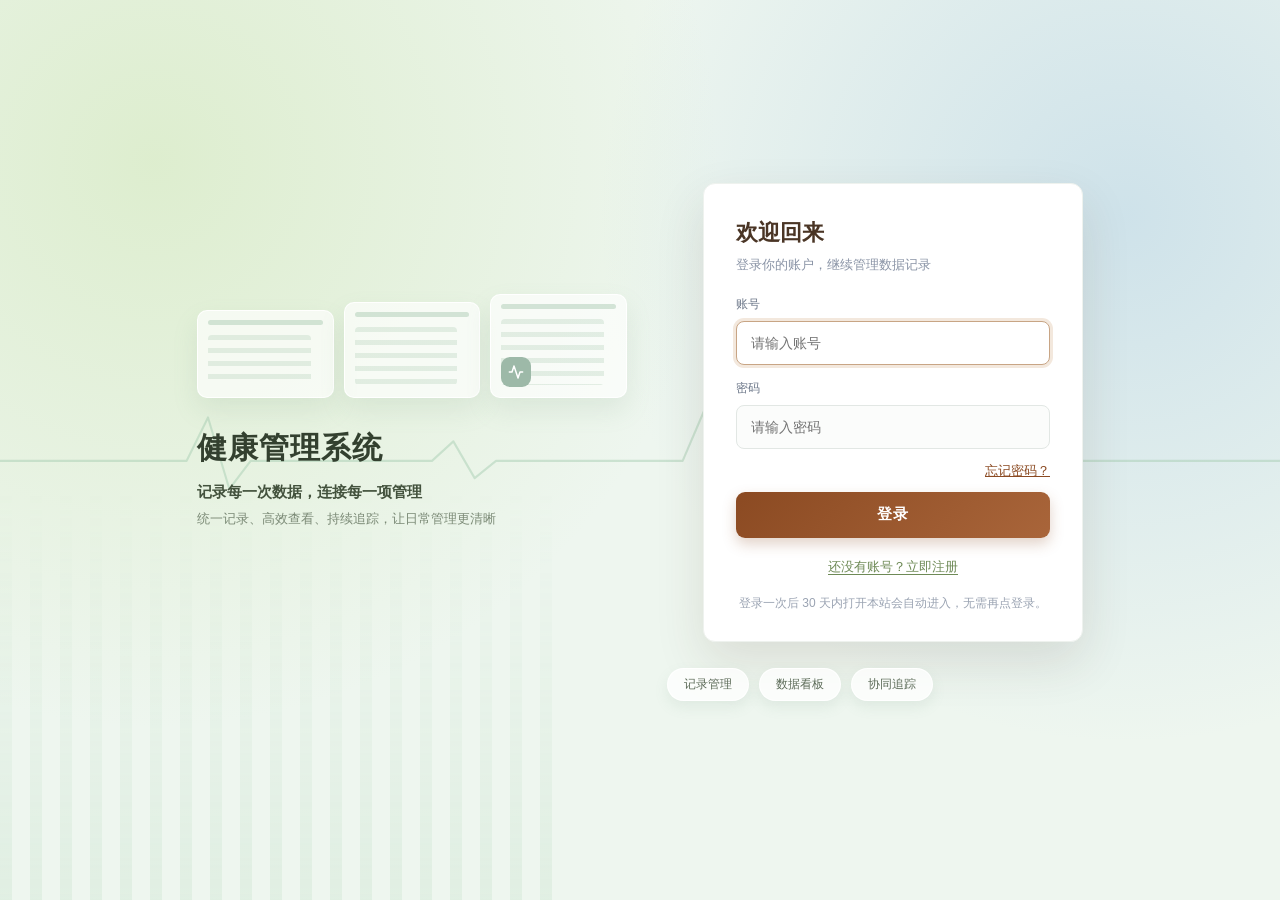
==== index.html @ 3d92cdf7 "fix: 评分空态改为待完善，科普封面补齐 alt 描述，侧边栏去掉写死的女/165cm" ====
<!DOCTYPE html>
<html lang="zh-CN">
<head>
<meta charset="UTF-8">
<meta name="viewport" content="width=device-width, initial-scale=1.0">
<title>健康管理系统</title>
<style>
/* ==========================================================
   1. 全局基础样式
   ========================================================== */
* { margin: 0; padding: 0; box-sizing: border-box; }

[hidden] { display: none !important; }

:root {
  --teal: #8b4a22;
  --teal-dark: #6e3a18;
  --text: #433326;
  --muted: #8b7d70;
  --line: #e4ece4;
  --bg: #edf5ee;
  --shadow: 0 2px 14px rgba(74, 53, 37, 0.06);
}

body {
  font-family: -apple-system, BlinkMacSystemFont, "Segoe UI", "PingFang SC",
               "Microsoft YaHei", "Helvetica Neue", Arial, sans-serif;
  background: var(--bg);
  color: var(--text);
  -webkit-font-smoothing: antialiased;
}

button, input, textarea, select { font-family: inherit; }
button { cursor: pointer; }
a { text-decoration: none; }

/* 通用线性图标（配合页面顶部的 SVG symbol 雪碧图使用） */
.icon {
  width: 18px;
  height: 18px;
  display: inline-block;
  vertical-align: middle;
  fill: none;
  stroke: currentColor;
  stroke-width: 1.8;
  stroke-linecap: round;
  stroke-linejoin: round;
  flex: none;
}

.container {
  max-width: 1180px;
  margin: 0 auto;
  padding: 0 24px;
}

/* ==========================================================
   2. 侧边导航
   ========================================================== */
.sidebar {
  position: fixed;
  top: 0;
  left: 0;
  bottom: 0;
  z-index: 50;
  width: 220px;
  padding: 22px 16px 18px;
  background: #fff;
  border-right: 1px solid var(--line);
  display: flex;
  flex-direction: column;
  gap: 26px;
}

.side-brand {
  display: flex;
  align-items: center;
  gap: 10px;
  padding: 0 8px;
  font-size: 17px;
  font-weight: 700;
  white-space: nowrap;
}

.logo {
  width: 34px;
  height: 34px;
  border-radius: 10px;
  background: linear-gradient(135deg, #4ed3b0, #35b9a1);
  color: #fff;
  display: flex;
  align-items: center;
  justify-content: center;
  flex: none;
}

.logo .icon { width: 19px; height: 19px; stroke-width: 2.2; }

.side-nav {
  display: flex;
  flex-direction: column;
  gap: 6px;
  flex: 1;
}

.side-nav button {
  position: relative;
  display: flex;
  align-items: center;
  gap: 10px;
  width: 100%;
  padding: 11px 12px;
  border: 0;
  border-radius: 10px;
  background: transparent;
  color: #6b7688;
  font-size: 14px;
  text-align: left;
  transition: background 0.2s, color 0.2s;
}

.side-nav button .icon { opacity: 0.8; }

.side-nav button:hover { background: #f5f8f7; color: var(--text); }

.side-nav button.active {
  background: #eefaf6;
  color: #1f2d3d;
  font-weight: 600;
}

.side-nav button.active::before {
  content: '';
  position: absolute;
  left: 0;
  top: 9px;
  bottom: 9px;
  width: 3px;
  border-radius: 3px;
  background: var(--teal);
}

.side-user {
  display: flex;
  align-items: center;
  gap: 10px;
  padding: 10px;
  border-radius: 12px;
  cursor: pointer;
  transition: background 0.2s;
}

.side-user:hover { background: #f5f7fa; }

.avatar {
  width: 34px;
  height: 34px;
  border-radius: 50%;
  background: #e3e8ef;
  color: #7b8798;
  display: flex;
  align-items: center;
  justify-content: center;
  flex: none;
}

.avatar .icon { width: 16px; height: 16px; }

.side-user-info {
  display: flex;
  flex-direction: column;
  flex: 1;
  min-width: 0;
}

.side-user-name {
  font-size: 13px;
  font-weight: 600;
  color: #39404f;
  white-space: nowrap;
  overflow: hidden;
  text-overflow: ellipsis;
}

.side-user-sub {
  font-size: 11px;
  color: #8a94a6;
  margin-top: 2px;
  white-space: nowrap;
  overflow: hidden;
  text-overflow: ellipsis;
}

.caret { width: 14px; height: 14px; color: #8a94a6; }

.main-area { margin-left: 220px; min-height: 100vh; }

/* ==========================================================
   3. 顶部横幅（浅绿卡片式，含插画与三条评分）
   ========================================================== */
.hero {
  margin-top: 20px;
  border-radius: 14px;
  padding: 16px 24px;
  position: relative;
  overflow: hidden;
  color: #24512f;
  display: flex;
  align-items: center;
  gap: 26px;
  background:
    radial-gradient(90% 130% at 94% 4%, #ffffff 0%, rgba(255, 255, 255, 0) 58%),
    linear-gradient(112deg, #f0f8e7 0%, #f7fbf2 38%, #eef7f1 68%, #e6f2f5 100%);
  border: 1px solid #e3eedd;
  box-shadow: 0 8px 22px rgba(84, 112, 74, 0.07);
}

/* 底部柔和的草地与水色弧线 */
.hero::before {
  content: '';
  position: absolute;
  left: -12%;
  right: -12%;
  bottom: -104px;
  height: 130px;
  background:
    radial-gradient(58% 100% at 28% 100%, #dfefd3, rgba(223, 239, 211, 0) 72%),
    radial-gradient(52% 100% at 84% 100%, #d4e9f3, rgba(212, 233, 243, 0) 72%);
  pointer-events: none;
}

.hero-head {
  position: relative;
  z-index: 2;
  flex: none;
}

.hero-title h1 {
  font-size: 22px;
  font-weight: 800;
  letter-spacing: 2px;
  color: #1c5a30;
  line-height: 1.25;
  white-space: nowrap;
}

.hero-title p {
  font-size: 12.5px;
  font-weight: 500;
  letter-spacing: 1px;
  color: #47704f;
  margin-top: 4px;
}

.hero-underline {
  width: 42px;
  height: 3px;
  border-radius: 3px;
  background: #6ea75b;
  margin-top: 7px;
}

/* 新用户提示：还没记录时解释评分为何偏低 */
.hero-hint {
  margin-top: 7px;
  font-size: 11.5px;
  line-height: 1.5;
  color: #6f7f66;
  letter-spacing: 0.2px;
}

/* 顶部插画与角落装饰在紧凑版中不再展示 */
.hero-illus, .hero-leaf, .hero-leaf-sm, .hero-bowl, .hero-glass { display: none; }
.hero-illus {
  position: relative;
  flex: none;
  width: 336px;
  height: 110px;
}

.hi-heart {
  position: absolute;
  left: 6px;
  top: 2px;
  width: 64px;
  height: 60px;
}

.hi-heart svg { width: 100%; height: 100%; }

.hi-slogan {
  position: absolute;
  left: 76px;
  top: 8px;
  font-size: 15px;
  line-height: 1.55;
  letter-spacing: 1px;
  color: #2f6b45;
  font-style: italic;
  transform: rotate(-7deg);
  white-space: nowrap;
}

.hi-runner {
  position: absolute;
  right: 4px;
  top: -4px;
  width: 100px;
  height: 100px;
  border-radius: 50%;
  background: radial-gradient(circle at 42% 40%, rgba(180, 214, 239, 0.6), rgba(180, 214, 239, 0.04) 72%);
  color: #5b9ec9;
  display: flex;
  align-items: center;
  justify-content: center;
}

.hi-runner svg {
  width: 60px;
  height: 60px;
  stroke-width: 1.6;
}

.hi-runner::before,
.hi-runner::after {
  content: '';
  position: absolute;
  left: 0;
  height: 4px;
  border-radius: 4px;
  background: #c7e0f0;
  transform: rotate(-18deg);
}

.hi-runner::before { width: 28px; top: 62px; }
.hi-runner::after { width: 17px; top: 74px; left: -4px; opacity: 0.8; }

.hero-leaf {
  position: absolute;
  left: -14px;
  top: -14px;
  width: 132px;
  color: #8cbf6a;
  opacity: 0.7;
  z-index: 1;
  pointer-events: none;
}

.hero-leaf-sm {
  position: absolute;
  left: 196px;
  top: 30px;
  width: 46px;
  color: #8cbf6a;
  opacity: 0.55;
  z-index: 1;
  pointer-events: none;
}

/* 空状态提示与可点击引导 */
.hint-link {
  border: 0;
  background: none;
  padding: 0 2px;
  font-size: inherit;
  color: var(--teal-dark);
  font-weight: 600;
  text-decoration: underline;
  text-underline-offset: 2px;
}

.hint-link:hover { color: #4d2610; }

.vitals-tip {
  margin-top: 8px;
  font-size: 12px;
  color: var(--muted);
}

/* 三条评分：同一行排布，图标 + 标题 + 进度条 + 分数 */
.score-group {
  position: relative;
  z-index: 2;
  flex: 1;
  min-width: 0;
  display: grid;
  grid-template-columns: repeat(3, minmax(0, 1fr));
  gap: 10px;
  margin-top: 0;
}

.score {
  display: grid;
  grid-template-columns: 32px minmax(0, 1fr);
  align-items: center;
  gap: 9px;
  padding: 8px 12px 9px 9px;
  border-radius: 10px;
  border: 1px solid transparent;
  margin-top: 0;
  max-width: none;
  cursor: pointer;
  transition: transform 0.2s, box-shadow 0.2s;
}

.score:hover {
  transform: translateY(-1px);
  box-shadow: 0 6px 14px rgba(80, 100, 70, 0.1);
}

.score .score-ico {
  width: 32px;
  height: 32px;
  border-radius: 50%;
  display: flex;
  align-items: center;
  justify-content: center;
  color: #fff;
  flex: none;
}

.score .score-ico .icon { width: 17px; height: 17px; stroke-width: 2; }

.score .row {
  display: flex;
  justify-content: space-between;
  align-items: baseline;
  gap: 6px;
  font-size: 12px;
  color: #5b4636;
  margin-bottom: 5px;
  opacity: 1;
  white-space: nowrap;
}

.score .score-num {
  font-size: 10.5px;
  color: #9a8a7c;
  white-space: nowrap;
}

.score .score-num b {
  font-size: 17px;
  font-weight: 800;
  margin-right: 1px;
  letter-spacing: 0.3px;
}

.score .score-num b.is-empty {
  font-size: 11.5px;
  font-weight: 600;
  color: #9a8a7c;
  letter-spacing: 0;
}

.bar {
  height: 6px;
  border-radius: 99px;
  background: rgba(74, 53, 37, 0.08);
  overflow: hidden;
}

.bar i {
  display: block;
  height: 100%;
  width: 0;
  border-radius: 99px;
  transition: width 0.8s ease;
}

.score-total { background: #fdf2f3; border-color: #f8e2e6; }
.score-total .score-ico { background: linear-gradient(135deg, #f9808f, #ec4f6b); }
.score-total .score-num b { color: #e8465f; }
.score-total .bar i { background: linear-gradient(90deg, #f79aa9, #ec4f6b); }

.score-diet { background: #f2f8ec; border-color: #e1edd6; }
.score-diet .score-ico { background: linear-gradient(135deg, #93c96f, #5d9c43); }
.score-diet .score-num b { color: #4f8a37; }
.score-diet .bar i { background: linear-gradient(90deg, #a9d886, #5d9c43); }

.score-sport { background: #fdf7e9; border-color: #f6ebc9; }
.score-sport .score-ico { background: linear-gradient(135deg, #f4cf62, #dea31f); }
.score-sport .score-num b { color: #c58f13; }
.score-sport .bar i { background: linear-gradient(90deg, #f8d97e, #dea31f); }

/* 角落的蔬果碗与一杯水 */
.hero-bowl {
  position: absolute;
  left: -10px;
  bottom: -16px;
  width: 96px;
  z-index: 1;
  pointer-events: none;
}

.hero-glass {
  position: absolute;
  right: 16px;
  bottom: -6px;
  width: 40px;
  z-index: 1;
  pointer-events: none;
}

/* ==========================================================
   4. 页面切换与通用卡片
   ========================================================== */
.content { margin: 24px 0 48px; }

.page { display: none; }
.page.active { display: block; animation: fadeUp 0.35s ease both; }

@keyframes fadeUp {
  from { opacity: 0; transform: translateY(8px); }
  to   { opacity: 1; transform: translateY(0); }
}

.card {
  background: #fff;
  border-radius: 16px;
  box-shadow: var(--shadow);
  padding: 24px;
}

.card-head {
  display: flex;
  align-items: center;
  justify-content: space-between;
  margin-bottom: 20px;
}

.card-title {
  display: flex;
  align-items: center;
  gap: 8px;
  font-size: 18px;
  font-weight: 700;
}

.card-title .icon { width: 20px; height: 20px; }

.sub-title {
  font-size: 14px;
  font-weight: 500;
  color: #4a5568;
  margin: 24px 0 10px;
}

/* ==========================================================
   5. 健康数据页
   ========================================================== */
.health-card {
  display: flex;
  gap: 28px;
  align-items: flex-start;
  padding: 24px 28px;
}

.health-main { flex: 1; min-width: 0; }

.health-main .card-head { margin-bottom: 20px; }
.heart { color: #ef5b5b; }

.vitals {
  display: grid;
  grid-template-columns: repeat(3, 1fr);
  gap: 14px;
}

.vital {
  background: #f8f9fc;
  border-radius: 12px;
  padding: 16px 18px;
  transition: background 0.2s;
  min-width: 0;
}

.vital:hover { background: #f4f6fa; }

.vital .label {
  font-size: 12px;
  color: var(--muted);
  margin-bottom: 10px;
}

.vital .value {
  font-size: 22px;
  font-weight: 700;
  color: #222f3e;
  display: flex;
  align-items: center;
  flex-wrap: wrap;
  word-break: break-all;
}

.vital .unit {
  font-size: 12px;
  color: var(--muted);
  font-weight: 400;
  margin-left: 4px;
}

.badge {
  font-size: 12px;
  color: #27b389;
  background: #e8f8f2;
  border-radius: 6px;
  padding: 2px 8px;
  margin-left: 8px;
  font-weight: 500;
}

.badge.warn { color: #d99a3f; background: #fdf3e0; }

/* 右侧健康参考面板：正常值范围 + 异常提醒 + BMI 公式 */
.vital-side {
  width: 330px;
  flex: 0 0 330px;
  display: flex;
  flex-direction: column;
  gap: 12px;
  padding-top: 2px;
}

.range-head {
  display: flex;
  align-items: center;
  justify-content: space-between;
  gap: 10px;
  font-size: 13px;
  font-weight: 700;
  color: #4a3525;
}

.range-head .report-link { margin: 0; align-self: auto; }

.report-link {
  align-self: flex-end;
  background: none;
  border: 0;
  font-size: 12px;
  color: #2fbf9b;
  padding: 0;
  margin-bottom: 6px;
}

.report-link:hover { text-decoration: underline; }

.range-list {
  display: flex;
  flex-direction: column;
  gap: 6px;
}

.range-row {
  display: grid;
  grid-template-columns: 58px 1fr auto;
  gap: 8px;
  align-items: center;
  padding: 7px 10px;
  border-radius: 8px;
  background: #faf8f3;
  font-size: 12px;
}

.rr-name { color: #6f6154; white-space: nowrap; }
.rr-ref { color: #8b7d70; font-size: 11.5px; }

.rr-state {
  font-size: 11px;
  padding: 1px 7px;
  border-radius: 99px;
  background: #e8f8f2;
  color: #278f70;
  white-space: nowrap;
}

.rr-state.warn { background: #fdf3e0; color: #c07d20; }
.rr-state.muted { background: #f0efec; color: #8b7d70; }

.abnormal-box {
  background: #fff8f2;
  border: 1px solid #f4e2d3;
  border-radius: 10px;
  padding: 10px 12px;
  font-size: 12px;
  color: #866a58;
}

.abnormal-box b { display: block; font-size: 12px; color: #b4614a; margin-bottom: 6px; }
.abnormal-box ul { margin: 0; padding-left: 16px; line-height: 1.7; }

.abnormal-box.ok { background: #f2fbf7; border-color: #d8f3e7; color: #2b9a7d; }
.abnormal-box.ok b { color: #278f70; }

.bmi-formula {
  background: #f4f8f0;
  border-radius: 10px;
  padding: 10px 12px;
  font-size: 11.5px;
  line-height: 1.7;
  color: #7c7367;
}

.bmi-formula b { color: #6e3a18; font-size: 12px; }
.bmi-formula .formula-line { color: #6e3a18; font-weight: 600; }

/* 头像上传 + 裁剪 */
.avatar-option.avatar-upload {
  background: #f4f1ec;
  border: 1px dashed #d5c9bb;
  color: #9c8b7b;
  font-size: 17px;
}

.avatar-option img,
.side-user .avatar img {
  width: 100%;
  height: 100%;
  object-fit: cover;
  border-radius: inherit;
  display: block;
}

.side-user .avatar { overflow: hidden; }

.crop-modal { width: 348px; }

.crop-stage {
  position: relative;
  width: 240px;
  height: 240px;
  margin: 0 auto 14px;
  border-radius: 12px;
  overflow: hidden;
  background: #f1eee9;
  cursor: grab;
  touch-action: none;
  user-select: none;
}

.crop-stage.dragging { cursor: grabbing; }

.crop-stage img {
  position: absolute;
  left: 50%;
  top: 50%;
  transform: translate(-50%, -50%);
  pointer-events: none;
  user-select: none;
}

.crop-overlay {
  position: absolute;
  inset: 12px;
  pointer-events: none;
  border-radius: 50%;
  box-shadow: 0 0 0 2000px rgba(30, 22, 16, 0.38);
}

.crop-overlay::after {
  content: '';
  position: absolute;
  inset: 0;
  border: 2px dashed rgba(255, 255, 255, 0.9);
  border-radius: 50%;
}

.crop-zoom {
  display: flex;
  align-items: center;
  gap: 10px;
  font-size: 12px;
  color: #6b7688;
}

.crop-zoom input[type="range"] {
  flex: 1;
  accent-color: #8b4a22;
}

.crop-hint {
  font-size: 11.5px;
  color: #9c8b7b;
  text-align: center;
  margin-bottom: 4px;
}

/* AI 智能体标志：跑步插画 + 轻微律动，表现「正在跑」的智能体 */
.fab .ai-run {
  position: relative;
  display: block;
  width: 100%;
  height: 100%;
  animation: aiRun 0.95s ease-in-out infinite;
  transform-origin: 50% 80%;
}

.fab .ai-run img {
  display: block;
  width: 100%;
  height: 100%;
  border-radius: 50%;
  object-fit: cover;
  box-shadow: 0 0 0 2px #fff, 0 10px 22px rgba(76, 122, 82, 0.32);
}

@keyframes aiRun {
  0%, 100% { transform: translateY(0) rotate(-1.4deg); }
  50%      { transform: translateY(-3px) rotate(1.4deg); }
}

.fab .ai-tag {
  position: absolute;
  right: -7px;
  bottom: -6px;
  padding: 1px 4px;
  border-radius: 5px;
  background: #3f9c72;
  color: #fff;
  font-size: 9px;
  font-weight: 800;
  line-height: 1.25;
  letter-spacing: 0.2px;
  box-shadow: 0 2px 6px rgba(63, 156, 114, 0.4);
}

.chat-head .ico { background: #fff; }
.chat-head .ico img {
  display: block;
  width: 100%;
  height: 100%;
  border-radius: 50%;
  object-fit: cover;
}


/* ==========================================================
   6. 饮食页
   ========================================================== */
.diet-wrap { max-width: none; margin: 0; }

.fork { color: #d98b5f; }

.macros {
  display: grid;
  grid-template-columns: repeat(5, 1fr);
  gap: 12px;
}

.macro {
  background: #fdf7f1;
  border-radius: 10px;
  padding: 14px 6px;
  text-align: center;
}

.macro .label { font-size: 12px; color: #a58e7e; }

.macro .value {
  font-size: 17px;
  font-weight: 700;
  color: #c8834f;
  margin-top: 9px;
}

.meal {
  display: flex;
  align-items: center;
  gap: 14px;
  margin-top: 12px;
}

.meal-tag {
  width: 28px;
  height: 28px;
  border-radius: 50%;
  display: flex;
  align-items: center;
  justify-content: center;
  font-size: 12px;
  font-weight: 600;
  flex: none;
}

.meal-tag.morning { background: #eaf2ff; color: #5b8def; }
.meal-tag.noon    { background: #fdf4dd; color: #d9a340; }
.meal-tag.night   { background: #efeaff; color: #8a6cf0; }

.meal input {
  flex: 1;
  height: 42px;
  border: 0;
  border-radius: 10px;
  background: #f8f9fc;
  padding: 0 16px;
  font-size: 13px;
  color: #475467;
  outline: none;
  transition: box-shadow 0.2s, background 0.2s;
}

.meal input::placeholder { color: #aab2c0; }

.meal-btn {
  flex: none;
  height: 34px;
  padding: 0 14px;
  border: 1px solid #d9c3ae;
  border-radius: 9px;
  background: #fdf7f0;
  color: #8b4a22;
  font-size: 12.5px;
  font-weight: 600;
  transition: background 0.2s, border-color 0.2s;
}

.meal-btn:hover { background: #f7eee4; border-color: #c9a98d; }

.meal input:focus {
  background: #fff;
  box-shadow: 0 0 0 2px #d9f3ec;
}

.tip-card {
  margin-top: 20px;
  background: #f0fbf6;
  border: 1px solid #d8f3e7;
  border-radius: 12px;
  padding: 16px 18px;
  display: flex;
  align-items: flex-start;
  gap: 12px;
}

.tip-card .icon { color: #2fbf9b; margin-top: 2px; }

.tip-card b { font-size: 14px; color: #2b9a7d; }

.tip-card p {
  font-size: 12px;
  color: #7b8a86;
  line-height: 1.8;
  margin-top: 6px;
}

/* ==========================================================
   7. 运动页
   ========================================================== */
.exercise-wrap { max-width: none; margin: 0; }

.activity-icon { color: #6b7cf0; }

.btn-primary {
  display: inline-flex;
  align-items: center;
  gap: 6px;
  background: linear-gradient(135deg, #6b8cff, #5b6cf6);
  color: #fff;
  border: 0;
  border-radius: 10px;
  padding: 10px 18px;
  font-size: 13px;
  box-shadow: 0 6px 14px rgba(91, 108, 246, 0.25);
  transition: transform 0.15s, box-shadow 0.2s;
}

.btn-primary:hover {
  transform: translateY(-1px);
  box-shadow: 0 9px 18px rgba(91, 108, 246, 0.32);
}

.btn-primary .icon { width: 14px; height: 14px; }

.tabs {
  display: flex;
  gap: 28px;
  border-bottom: 1px solid var(--line);
  margin-bottom: 20px;
}

.tabs button {
  position: relative;
  background: none;
  border: 0;
  padding: 0 0 12px;
  font-size: 14px;
  color: #7c8698;
}

.tabs button.active { color: var(--text); font-weight: 600; }

.tabs button.active::after {
  content: '';
  position: absolute;
  left: 0;
  right: 0;
  bottom: -1px;
  height: 2px;
  background: var(--teal);
}

.ex-stats {
  display: grid;
  grid-template-columns: repeat(4, 1fr);
  gap: 14px;
}

.ex-stat {
  background: #f8f9fc;
  border-radius: 12px;
  padding: 20px 8px 18px;
  text-align: center;
}

.ex-stat .ico {
  height: 44px;
  display: flex;
  align-items: center;
  justify-content: center;
  margin-bottom: 8px;
}

.ex-stat .ico .icon { width: 26px; height: 26px; }
.ico-flame { color: #f08a4b; }
.ico-step  { color: #3fc7a4; }
.ico-clock { color: #5b8def; }

.ex-stat .value { font-size: 18px; font-weight: 700; color: #222f3e; }

/* 点「点击填写」后就地变成输入框 */
.ex-inline-input {
  width: 88px;
  height: 30px;
  padding: 0 8px;
  border: 1px solid #cbb9a4;
  border-radius: 8px;
  background: #fff;
  color: #222f3e;
  font-size: 16px;
  font-weight: 700;
}

.ex-stat .label {
  font-size: 12px;
  color: var(--muted);
  margin-top: 6px;
}

.mood {
  margin-top: 22px;
  background: #fdf9e9;
  border: 1px solid #fbf3d2;
  border-radius: 12px;
  padding: 18px;
}

.mood-title {
  display: flex;
  align-items: center;
  gap: 8px;
  font-size: 14px;
  font-weight: 600;
  color: #5c5340;
}

.mood-title .icon { color: #e8a93c; }

.mood textarea {
  width: 100%;
  height: 84px;
  border: 0;
  border-radius: 10px;
  background: #fff;
  padding: 12px 14px;
  font-size: 13px;
  color: #475467;
  resize: none;
  outline: none;
  margin-top: 12px;
  line-height: 1.7;
}

.mood textarea::placeholder { color: #b3ac97; }

/* ==========================================================
   8. 女性健康与家人健康页
   ========================================================== */
.female-wrap { max-width: 720px; margin: 0 auto; }

.female-card {
  background: #fdf1f6;
  border: 1px solid #fbe3ee;
  border-radius: 16px;
  padding: 24px;
}

.female-head {
  display: flex;
  align-items: center;
  justify-content: space-between;
  margin-bottom: 18px;
  gap: 12px;
}

.female-title {
  display: flex;
  align-items: center;
  gap: 8px;
  font-size: 18px;
  font-weight: 700;
  color: #39404f;
}

.female-title .icon { color: #e0679a; }

.btn-soft {
  background: #fff;
  border: 1px solid #f3d6e4;
  color: #e0679a;
  border-radius: 10px;
  padding: 9px 16px;
  font-size: 13px;
  transition: background 0.2s;
}

.btn-soft:hover { background: #fff6fa; }

.female-grid {
  display: grid;
  grid-template-columns: 1fr 1.1fr;
  gap: 20px;
}

.f-item {
  display: flex;
  align-items: center;
  justify-content: space-between;
  background: #fff;
  border-radius: 10px;
  padding: 14px 16px;
  margin-bottom: 12px;
  font-size: 13px;
  color: #6b7688;
}

.f-item:last-child { margin-bottom: 0; }

.f-item .left { display: flex; align-items: center; gap: 8px; }
.f-item .icon { color: #e0679a; width: 16px; height: 16px; }
.f-item b { font-size: 16px; color: #39404f; }

.status-card {
  background: #fff;
  border-radius: 12px;
  padding: 16px;
  position: relative;
}

.status-title {
  display: flex;
  align-items: center;
  gap: 8px;
  font-size: 14px;
  font-weight: 600;
  color: #39404f;
}

.status-title .icon { color: #e0679a; width: 16px; height: 16px; }

.tags {
  display: flex;
  flex-wrap: wrap;
  gap: 8px;
  margin: 12px 0;
}

.tag {
  background: #fdeaf2;
  color: #dd6d9c;
  border-radius: 6px;
  padding: 4px 10px;
  font-size: 12px;
}

.tag.add {
  background: #fff;
  border: 1px dashed #eabfd3;
  color: #c992ac;
  cursor: pointer;
}

.tag.add:hover { background: #fff7fb; }

.tip-pink {
  background: #fdeef5;
  border-radius: 8px;
  padding: 10px 12px;
  font-size: 12px;
  color: #a06c82;
  line-height: 1.8;
}

/* 可自由选择的周期字段（下拉框伪装成普通文字） */
.f-item select {
  border: 0;
  background-color: transparent;
  padding: 0 16px 0 0;
  font-size: 16px;
  font-weight: 700;
  color: #39404f;
  text-align: right;
  outline: none;
  cursor: pointer;
  appearance: none;
  -webkit-appearance: none;
  background-image: linear-gradient(45deg, transparent 50%, #b7bfcc 50%),
                    linear-gradient(135deg, #b7bfcc 50%, transparent 50%);
  background-position: calc(100% - 7px) 55%, calc(100% - 3px) 55%;
  background-size: 4px 4px, 4px 4px;
  background-repeat: no-repeat;
}

/* 标签移除小叉号（扩大点击区域） */
.tag .x {
  display: inline-flex;
  align-items: center;
  justify-content: center;
  width: 16px;
  height: 16px;
  margin-left: 4px;
  padding: 0;
  border: 0;
  border-radius: 50%;
  background: transparent;
  color: inherit;
  font-size: 12px;
  line-height: 1;
  font-style: normal;
  cursor: pointer;
  opacity: 0.6;
}

.tag .x:hover {
  opacity: 1;
  background: rgba(221, 109, 156, 0.14);
}

/* 标签多选浮层 */
.tag-menu {
  position: absolute;
  top: 46px;
  right: 12px;
  z-index: 30;
  display: none;
  width: 252px;
  padding: 14px;
  background: #fff;
  border: 1px solid var(--line);
  border-radius: 12px;
  box-shadow: 0 14px 34px rgba(30, 42, 70, 0.18);
}

.tag-menu.open { display: block; animation: pop 0.18s ease both; }

.tag-menu h4 {
  font-size: 12px;
  font-weight: 600;
  color: #6b7688;
  margin-bottom: 10px;
}

.tag-options { display: flex; flex-wrap: wrap; gap: 8px; }

.tag-option {
  border: 1px solid #eef0f5;
  background: #f8f9fc;
  color: #6b7688;
  border-radius: 6px;
  padding: 5px 10px;
  font-size: 12px;
  transition: all 0.15s;
}

.tag-option:hover { border-color: #d9dee8; }

.tag-option.selected {
  background: #fdeaf2;
  border-color: #f6d3e3;
  color: #d76596;
  font-weight: 600;
}

.tag-menu-foot {
  display: flex;
  justify-content: flex-end;
  margin-top: 12px;
}

.btn-mini {
  border: 0;
  border-radius: 6px;
  background: #4ecdc4;
  color: #fff;
  padding: 6px 14px;
  font-size: 12px;
}

/* 男性模式：家人健康关怀 */
.family-card {
  background: #f2f8ff;
  border: 1px solid #dfeaf8;
  border-radius: 16px;
  padding: 24px;
}

.family-title .icon { color: #5b8def; }

.family-card .btn-soft {
  border-color: #d5e5fb;
  color: #4f86e8;
}

.family-card .btn-soft:hover { background: #f6faff; }

.family-grid {
  display: grid;
  grid-template-columns: 1fr 1fr;
  gap: 16px;
  margin-bottom: 16px;
}

.person-card {
  background: #fff;
  border-radius: 12px;
  padding: 16px;
}

.person-head {
  display: flex;
  align-items: center;
  gap: 10px;
  margin-bottom: 14px;
}

.person-avatar {
  width: 36px;
  height: 36px;
  border-radius: 50%;
  background: #eaf2ff;
  color: #5b8def;
  display: flex;
  align-items: center;
  justify-content: center;
  font-size: 13px;
  font-weight: 700;
  flex: none;
}

.person-name { font-size: 14px; font-weight: 700; color: #39404f; }

.person-age { font-size: 11px; color: var(--muted); margin-left: 6px; }

.family-line {
  display: flex;
  align-items: center;
  justify-content: space-between;
  gap: 10px;
  font-size: 12px;
  color: #6b7688;
  padding: 8px 0;
  border-top: 1px dashed #eef1f6;
}

.family-line b {
  color: #39404f;
  font-weight: 600;
  max-width: 64%;
  text-align: right;
  line-height: 1.5;
}

/* 家人卡片可点击进入完整档案 */
.person-card {
  cursor: pointer;
  transition: transform 0.2s, box-shadow 0.2s;
}

.person-card:hover {
  transform: translateY(-2px);
  box-shadow: 0 8px 20px rgba(74, 53, 37, 0.1);
}

/* 家人健康档案弹窗 */
.member-detail-head {
  display: flex;
  align-items: center;
  gap: 12px;
  padding-bottom: 14px;
  border-bottom: 1px dashed #eef1f6;
  margin-bottom: 14px;
}

.member-detail-name { display: flex; flex-direction: column; gap: 3px; }
.member-detail-name b { font-size: 15px; color: #39404f; }
.member-detail-name span { font-size: 12px; color: #8a94a6; }

.detail-grid {
  display: grid;
  grid-template-columns: repeat(3, minmax(0, 1fr));
  gap: 10px;
  margin-bottom: 16px;
}

.detail-item {
  padding: 10px 12px;
  border-radius: 10px;
  background: #f8faf7;
  display: flex;
  flex-direction: column;
  gap: 5px;
}

.detail-item span { font-size: 11.5px; color: #8b7d70; }
.detail-item b { font-size: 13px; color: #39404f; line-height: 1.5; word-break: break-all; }

.detail-title {
  font-size: 13px;
  color: #433326;
  margin: 14px 0 8px;
}

@media (max-width: 620px) {
  .detail-grid { grid-template-columns: 1fr; }
}

.family-card .status-title .icon { color: #5b8def; }

.family-card .tag {
  background: #eaf2ff;
  color: #4f7fd0;
}

.family-card .tag.add {
  background: #fff;
  border-color: #c5daf7;
  color: #86a6ce;
}

.family-card .tag-option.selected {
  background: #eaf2ff;
  border-color: #d5e5fb;
  color: #4f7fd0;
}

.tip-blue {
  background: #eef5ff;
  border-radius: 8px;
  padding: 10px 12px;
  font-size: 12px;
  color: #6b84a3;
  line-height: 1.8;
}

.family-records {
  margin-top: 14px;
  background: #fff;
  border-radius: 10px;
  padding: 12px 14px;
}

.family-records h4 {
  font-size: 12px;
  font-weight: 600;
  color: #6b7688;
  margin-bottom: 6px;
}

.record-empty { font-size: 12px; color: #aab2c0; }

.record-item {
  display: flex;
  gap: 10px;
  font-size: 12px;
  color: #6b7688;
  padding: 5px 0;
  border-top: 1px dashed #f1f4f8;
}

.record-item .date { color: #9aa6b6; flex: none; }

/* 弹窗中的取消按钮与说明文字 */
.btn-cancel {
  background: #f1f3f7;
  color: #6b7688;
  border: 0;
  border-radius: 8px;
  padding: 9px 14px;
  font-size: 12px;
  margin-right: 10px;
}

.btn-cancel:hover { background: #e8ebf1; }

.form-hint {
  font-size: 12px;
  color: #9aa3b2;
  line-height: 1.7;
  margin: 2px 0 8px;
}

/* 女性健康档案嵌入「健康数据」页 */
.female-health { margin-top: 20px; }
.female-health .female-card { padding: 24px 28px; }

/* 家人健康页：关怀提醒 */
.family-wrap { max-width: none; margin: 0; }

.reminder-card {
  background: #fff;
  border-radius: 16px;
  box-shadow: var(--shadow);
  padding: 24px;
  margin-bottom: 20px;
}

.reminder-count {
  font-size: 12px;
  font-weight: 500;
  color: #d98a3f;
  background: #fdf3e0;
  border-radius: 999px;
  padding: 3px 9px;
  margin-left: 6px;
}

.reminder-list { display: flex; flex-direction: column; gap: 10px; }

.reminder-item {
  display: flex;
  align-items: center;
  gap: 12px;
  background: #f8f9fc;
  border-radius: 10px;
  padding: 12px 14px;
}

.reminder-item.done { opacity: 0.5; }

.reminder-check {
  width: 22px;
  height: 22px;
  border: 1.5px solid #cbd3df;
  border-radius: 50%;
  background: #fff;
  color: transparent;
  display: flex;
  align-items: center;
  justify-content: center;
  font-size: 11px;
  flex: none;
  padding: 0;
}

.reminder-item.done .reminder-check {
  background: #4ecdc4;
  border-color: #4ecdc4;
  color: #fff;
}

.reminder-main { flex: 1; min-width: 0; }

.reminder-title { font-size: 13px; font-weight: 600; color: #39404f; }
.reminder-item.done .reminder-title { text-decoration: line-through; color: #9aa3b2; }

.reminder-meta { font-size: 11px; color: #8a94a6; margin-top: 4px; }

.reminder-badge {
  flex: none;
  font-size: 11px;
  color: #e0679a;
  background: #fdeaf2;
  border-radius: 6px;
  padding: 3px 8px;
}

.reminder-badge.overdue { color: #d9534f; background: #fdeceb; }
.reminder-badge.today { color: #d98a3f; background: #fdf3e0; }
.reminder-badge.done { color: #8a94a6; background: #f1f3f7; }

.reminder-empty {
  font-size: 12px;
  color: #aab2c0;
  padding: 4px 0;
}

.head-actions { display: flex; gap: 8px; flex-wrap: wrap; }

.btn-small { padding: 8px 12px; font-size: 12px; }

.family-record-head {
  display: flex;
  align-items: center;
  justify-content: space-between;
  margin: 4px 0 10px;
}

.family-record-head h3 {
  font-size: 14px;
  font-weight: 600;
  color: #4a5568;
}

.family-card .family-records { margin-top: 0; }

/* 图片上传与识别 */
.upload-box {
  background: #f8f9fc;
  border: 1px dashed #d8dee9;
  border-radius: 12px;
  padding: 16px;
  transition: border-color 0.2s, background 0.2s;
}

.upload-box:hover {
  border-color: #9fe3d5;
  background: #f7fbfa;
}

.upload-empty { text-align: center; color: #8a94a6; font-size: 12px; }

.upload-empty .icon {
  width: 30px;
  height: 30px;
  color: #aab7c8;
  margin-bottom: 8px;
}

.upload-empty p { line-height: 1.7; margin-bottom: 10px; }

.upload-preview {
  display: flex;
  gap: 14px;
  align-items: flex-start;
}

.upload-preview img {
  width: 120px;
  height: 92px;
  object-fit: cover;
  border-radius: 10px;
  background: #e9edf3;
  flex: none;
}

.upload-info { flex: 1; min-width: 0; }

.upload-file {
  font-size: 12px;
  font-weight: 600;
  color: #4a5568;
  white-space: nowrap;
  overflow: hidden;
  text-overflow: ellipsis;
}

.upload-status { font-size: 12px; color: #8a94a6; margin-top: 6px; }

.upload-status.scanning { color: #2fbf9b; }

.upload-status.scanning::before {
  content: '';
  display: inline-block;
  width: 12px;
  height: 12px;
  margin-right: 6px;
  border: 2px solid #d9f3ec;
  border-top-color: #2fbf9b;
  border-radius: 50%;
  vertical-align: -2px;
  animation: spin 0.8s linear infinite;
}

@keyframes spin { to { transform: rotate(360deg); } }

.upload-result {
  margin-top: 8px;
  font-size: 12px;
  color: #4a5568;
  line-height: 1.9;
}

.chip {
  display: inline-block;
  background: #e8f8f2;
  color: #2b9a7d;
  border-radius: 6px;
  padding: 2px 8px;
  font-size: 11px;
  margin: 0 6px 6px 0;
}

.upload-actions { margin-top: 10px; display: flex; gap: 8px; flex-wrap: wrap; }

.upload-meal {
  margin-top: 10px;
  display: flex;
  align-items: center;
  gap: 8px;
  font-size: 12px;
  color: #6b7688;
}

.upload-meal select {
  border: 1px solid #d8dee9;
  border-radius: 7px;
  padding: 5px 8px;
  font-size: 12px;
  color: var(--text);
  background: #fff;
}

.ai-foods { margin-top: 6px; display: flex; flex-direction: column; gap: 4px; }

.ai-food {
  display: flex;
  justify-content: space-between;
  gap: 12px;
  font-size: 12px;
  color: var(--text);
}

.ai-food b { color: #2b9a7d; font-weight: 600; white-space: nowrap; }

.ai-total {
  margin-top: 8px;
  padding: 8px 10px;
  border-radius: 8px;
  background: #eefaf6;
  color: #2b7f6b;
  font-size: 12px;
  line-height: 1.7;
}

.ai-note { margin-top: 6px; font-size: 11.5px; color: #8a94a6; line-height: 1.7; }

.report-items {
  margin-top: 12px;
  display: flex;
  flex-direction: column;
  gap: 6px;
  max-height: 280px;
  overflow-y: auto;
}

.report-item-row {
  display: grid;
  grid-template-columns: minmax(0, 1fr) auto;
  gap: 2px 10px;
  padding: 7px 10px;
  border-radius: 8px;
  background: #f7faf5;
  font-size: 12px;
}

.report-item-row.is-abnormal { background: #fdf2f3; }

.report-item-row .ri-name { color: #4a5568; }

.report-item-row .ri-value {
  color: #2b7f6b;
  font-weight: 600;
  text-align: right;
  white-space: nowrap;
}

.report-item-row.is-abnormal .ri-value { color: #d9534f; }

.report-item-row .ri-unit { font-size: 11px; font-weight: 400; color: #8a94a6; }

.report-item-row .ri-ref {
  grid-column: 1 / -1;
  font-style: normal;
  font-size: 11px;
  color: #9aa7a0;
}

.report-summary.is-warn {
  background: #fdf2f3;
  border-color: #f8e2e6;
  color: #a94442;
}

.btn-ghost-sm {
  background: #fff;
  border: 1px solid #d8dee9;
  color: #6b7688;
  border-radius: 7px;
  padding: 6px 12px;
  font-size: 12px;
}

.btn-ghost-sm:hover { border-color: #9fe3d5; color: #2fbf9b; }

/* 体检报告分析 */
.report-card { margin-top: 20px; }

.report-sub { font-size: 12px; color: #8a94a6; }

.report-result {
  margin-top: 16px;
  border-top: 1px solid #f0f2f7;
  padding-top: 16px;
}

.report-meta {
  font-size: 12px;
  font-weight: 600;
  color: #4a5568;
  margin-bottom: 10px;
}

.report-grid {
  display: grid;
  grid-template-columns: repeat(5, 1fr);
  gap: 10px;
}

.report-item {
  background: #f8f9fc;
  border-radius: 10px;
  padding: 12px 14px;
}

.report-item .label { font-size: 11px; color: #8a94a6; }

.report-item .value {
  font-size: 17px;
  font-weight: 700;
  color: #222f3e;
  margin-top: 6px;
}

.report-item .value .unit {
  font-size: 11px;
  color: #8a94a6;
  font-weight: 400;
  margin-left: 3px;
}

.report-summary {
  margin-top: 12px;
  background: #f0fbf6;
  border: 1px solid #d8f3e7;
  border-radius: 10px;
  padding: 12px 14px;
  font-size: 12px;
  color: #5c7a72;
  line-height: 1.8;
}

.report-actions { display: flex; justify-content: flex-end; margin-top: 12px; }

/* 运动类型选择 */
.sport-modal { width: 560px; }

.sport-grid {
  display: grid;
  grid-template-columns: repeat(3, 1fr);
  gap: 10px;
}

.sport-option {
  display: flex;
  align-items: center;
  gap: 10px;
  text-align: left;
  background: #f8f9fc;
  border: 1px solid #eef0f5;
  border-radius: 10px;
  padding: 10px 12px;
  transition: border-color 0.15s, background 0.15s, box-shadow 0.15s;
}

.sport-option:hover { border-color: #cfd8e5; }

.sport-option.selected {
  background: #eefaf6;
  border-color: #9fe3d5;
  box-shadow: 0 0 0 2px #e6faf5;
}

.sport-avatar {
  width: 32px;
  height: 32px;
  border-radius: 50%;
  display: flex;
  align-items: center;
  justify-content: center;
  color: #fff;
  font-size: 12px;
  font-weight: 700;
  flex: none;
}

.sport-avatar .icon { width: 17px; height: 17px; stroke-width: 1.9; }

.sport-name { font-size: 13px; font-weight: 600; color: #39404f; }
.sport-cal { font-size: 10px; color: #8a94a6; margin-top: 2px; }

.active-sport {
  display: flex;
  align-items: center;
  gap: 8px;
  margin: 0 0 14px;
  padding: 10px 12px;
  border-radius: 10px;
  background: #eefaf6;
  border: 1px solid #d8f3e7;
  font-size: 12px;
  color: #2b9a7d;
}

.active-sport b { color: #1f8f75; }

.active-sport .end {
  margin-left: auto;
  background: none;
  border: 0;
  color: #8a94a6;
  font-size: 12px;
}

.active-sport .end:hover { color: #d9534f; }

/* ==========================================================
   登录界面
   ========================================================== */
.auth-layer {
  position: fixed;
  inset: 0;
  z-index: 100;
  overflow-y: auto;
  display: flex;
  flex-direction: column;
  align-items: center;
  /* 用 auto 外边距做垂直居中：内容超高时自动靠上，保证可以完整滚动查看 */
  justify-content: flex-start;
  padding: 40px 24px 56px;
  background:
    radial-gradient(70% 55% at 14% 16%, rgba(255, 255, 255, 0.96), rgba(255, 255, 255, 0) 62%),
    radial-gradient(58% 46% at 90% 84%, rgba(232, 246, 228, 0.92), rgba(232, 246, 228, 0) 70%),
    linear-gradient(135deg, #e6f4e2 0%, #f3fbf0 36%, #edf8f3 66%, #f8fcf5 100%);
}

/* 背景装饰：心电曲线（上）与柱状图（左下） */
.auth-layer::before {
  content: '';
  position: absolute;
  left: 0;
  right: 0;
  top: 50%;
  height: 130px;
  transform: translateY(-50%);
  background: url("data:image/svg+xml,%3Csvg xmlns='http://www.w3.org/2000/svg' viewBox='0 0 1200 120' preserveAspectRatio='none'%3E%3Cpolyline points='0,70 150,70 175,70 195,30 215,96 235,70 380,70 405,70 425,52 445,86 465,70 620,70 640,70 660,24 680,100 700,70 860,70 885,70 905,54 925,84 945,70 1200,70' fill='none' stroke='%23a9cfb4' stroke-width='2' stroke-linejoin='round'/%3E%3C/svg%3E") center / 100% 100% no-repeat;
  opacity: 0.5;
  pointer-events: none;
}

.auth-layer::after {
  content: '';
  position: absolute;
  left: 0;
  bottom: 0;
  width: 44%;
  height: 46%;
  background-image: repeating-linear-gradient(90deg, rgba(150, 200, 160, 0.26) 0 12px, transparent 12px 30px);
  -webkit-mask-image: linear-gradient(to top, rgba(0, 0, 0, 0.9), rgba(0, 0, 0, 0));
  mask-image: linear-gradient(to top, rgba(0, 0, 0, 0.9), rgba(0, 0, 0, 0));
  opacity: 0.65;
  pointer-events: none;
}

.login-shell {
  position: relative;
  z-index: 1;
  display: flex;
  align-items: center;
  justify-content: center;
  gap: 76px;
  width: 100%;
  max-width: 1040px;
  flex: none;
  margin-top: auto;
}

.login-hero {
  flex: 1;
  min-width: 0;
  max-width: 430px;
}

/* 左上角几层半透明“窗口”卡片 */
.lh-panes {
  display: flex;
  align-items: flex-end;
  gap: 10px;
  height: 104px;
  margin-bottom: 30px;
}

.lh-pane {
  flex: 1;
  height: 88px;
  border-radius: 10px;
  background: rgba(255, 255, 255, 0.66);
  border: 1px solid rgba(255, 255, 255, 0.92);
  box-shadow: 0 12px 26px rgba(118, 158, 128, 0.14);
  position: relative;
  overflow: hidden;
}

.lh-pane::before {
  content: '';
  position: absolute;
  left: 10px;
  right: 10px;
  top: 9px;
  height: 5px;
  border-radius: 3px;
  background: rgba(157, 194, 166, 0.42);
}

.lh-pane::after {
  content: '';
  position: absolute;
  left: 10px;
  right: 22px;
  top: 24px;
  bottom: 12px;
  border-radius: 4px;
  background: repeating-linear-gradient(180deg, rgba(167, 200, 174, 0.28) 0 5px, transparent 5px 13px);
}

.lh-pane:nth-child(2) { height: 96px; }
.lh-pane:nth-child(3) { height: 104px; }

.lh-pane .lh-mark {
  position: absolute;
  left: 10px;
  bottom: 10px;
  width: 30px;
  height: 30px;
  border-radius: 9px;
  background: #9db9a8;
  color: #fff;
  display: flex;
  align-items: center;
  justify-content: center;
  z-index: 1;
}

.lh-pane .lh-mark .icon { width: 16px; height: 16px; stroke-width: 2.2; }

.login-hero h2 {
  font-size: 30px;
  font-weight: 800;
  letter-spacing: 1px;
  color: #33402f;
}

.login-hero .lh-sub {
  margin-top: 14px;
  font-size: 15px;
  font-weight: 600;
  color: #43523d;
}

.login-hero .lh-desc {
  margin-top: 7px;
  font-size: 12.5px;
  line-height: 1.7;
  color: #7b8a76;
}

.login-chips {
  position: relative;
  z-index: 1;
  display: flex;
  gap: 10px;
  flex: none;
  margin-top: 26px;
  margin-bottom: auto;
  margin-left: 320px;
}

.login-chips span {
  padding: 7px 16px;
  border-radius: 99px;
  background: rgba(255, 255, 255, 0.78);
  border: 1px solid rgba(255, 255, 255, 0.95);
  box-shadow: 0 6px 14px rgba(118, 158, 128, 0.12);
  font-size: 12px;
  color: #5c6b58;
}

.login-card {
  width: 380px;
  max-width: 100%;
  background: #fff;
  border-radius: 12px;
  padding: 34px 32px 28px;
  border: 1px solid #eef2ee;
  box-shadow: 0 22px 54px rgba(84, 108, 88, 0.16);
}

.login-card h1 { font-size: 22px; color: #1f2d3d; font-weight: 700; }

.login-sub {
  font-size: 13px;
  color: #8a94a6;
  margin: 8px 0 22px;
}

.login-tip {
  font-size: 12px;
  line-height: 1.6;
  color: #9aa3b2;
  text-align: center;
  margin-top: 12px;
}

.login-field { margin-bottom: 15px; }

.login-field label {
  display: block;
  font-size: 12px;
  color: #6b7688;
  margin-bottom: 8px;
}

.login-field input {
  width: 100%;
  height: 44px;
  border: 1px solid #e2e7e4;
  border-radius: 8px;
  background: #fbfcfb;
  padding: 0 14px;
  font-size: 14px;
  color: #39404f;
  outline: none;
  transition: border-color 0.2s, background 0.2s, box-shadow 0.2s;
}

.login-field input:focus {
  background: #fff;
  border-color: #c8a585;
  box-shadow: 0 0 0 3px #f7ece2;
}

.login-error {
  font-size: 12px;
  color: #d9534f;
  margin: 2px 0 10px;
}

/* 忘记密码：文字入口 + 重置弹窗 */
.login-forgot-row {
  display: flex;
  justify-content: flex-end;
  margin: -4px 0 10px;
}

.login-forgot {
  border: 0;
  background: transparent;
  color: #8b4a22;
  font-size: 13px;
  padding: 8px 8px;
  margin: -6px -8px -6px 0;
  min-height: 34px;
  border-radius: 8px;
  text-decoration: underline;
}

.login-forgot:active { background: #f7efe8; }

.reset-layer {
  position: fixed;
  inset: 0;
  z-index: 200;
  background: rgba(38, 28, 20, 0.42);
  display: flex;
  align-items: center;
  justify-content: center;
  padding: 18px;
}

.reset-card {
  width: 100%;
  max-width: 380px;
  background: #fff;
  border-radius: 16px;
  padding: 22px 20px 18px;
  box-shadow: 0 18px 44px rgba(60, 40, 24, 0.24);
}

.reset-card h2 {
  font-size: 18px;
  color: #6e3a18;
  margin-bottom: 6px;
}

.reset-sub {
  font-size: 12px;
  color: #8b7d70;
  line-height: 1.6;
  margin-bottom: 14px;
}

.reset-field {
  margin-bottom: 12px;
}

.reset-field label {
  display: block;
  font-size: 12px;
  color: #8b7d70;
  margin-bottom: 5px;
}

.reset-field input {
  width: 100%;
  height: 40px;
  border: 1px solid #e4ece4;
  border-radius: 9px;
  padding: 0 12px;
  font-size: 14px;
  background: #fbfdfa;
  color: var(--text);
}

.reset-field input:focus {
  outline: none;
  border-color: #c8a585;
  background: #fff;
}

.reset-code-row {
  display: flex;
  gap: 8px;
}

.reset-code-row input { flex: 1; }

.reset-code-row button {
  flex: none;
  height: 40px;
  padding: 0 12px;
  border-radius: 9px;
  border: 1px solid #e0d3c6;
  background: #fdf7f1;
  color: #8b4a22;
  font-size: 12px;
  white-space: nowrap;
}

.reset-code-row button:disabled {
  color: #b3a89c;
  background: #f6f2ee;
}

.reset-error {
  font-size: 12px;
  line-height: 1.6;
  color: #b3482f;
  margin-bottom: 10px;
}

.reset-error.is-ok { color: #3f7a4f; }

.reset-actions {
  display: flex;
  gap: 10px;
  margin-top: 4px;
}

.reset-actions .btn-cancel {
  flex: 0 0 34%;
  height: 42px;
  border-radius: 10px;
  border: 1px solid #e4ece4;
  background: #fff;
  color: #6f6154;
  font-size: 14px;
}

.reset-actions .btn-primary {
  flex: 1;
  height: 42px;
  border-radius: 10px;
}

.login-notice {
  font-size: 12px;
  line-height: 1.7;
  padding: 8px 10px;
  margin: 2px 0 10px;
  border-radius: 8px;
  background: #eefaf6;  color: #2b7f6b;
}

.login-notice.is-warn { background: #fdf2f3; color: #a94442; }

.login-btn {
  width: 100%;
  justify-content: center;
  height: 46px;
  padding: 0 12px;
  border: 0;
  border-radius: 9px;
  background: linear-gradient(135deg, #a2652f, #8b4a22);
  color: #fff;
  font-size: 15px;
  font-weight: 600;
  letter-spacing: 1px;
  box-shadow: 0 10px 22px rgba(139, 74, 34, 0.22);
  transition: transform 0.15s, box-shadow 0.15s;
}

.login-btn:active {
  transform: translateY(1px);
  box-shadow: 0 6px 14px rgba(139, 74, 34, 0.2);
}

.login-switch {
  display: block;
  width: 100%;
  margin-top: 14px;
  border: 0;
  background: transparent;
  color: #8b4a22;
  font-size: 12.5px;
  padding: 6px 0;
}

/* 窄屏：装饰图案整体缩小保留，标题与卡片上下排列 */
@media (max-width: 900px) {
  .login-shell {
    flex-direction: column;
    gap: 18px;
  }
  .login-hero {
    display: block;
    max-width: 380px;
    text-align: center;
  }
  .lh-panes {
    height: 60px;
    gap: 8px;
    margin: 0 auto 14px;
    max-width: 300px;
  }
  .lh-pane {
    height: 50px;
    border-radius: 9px;
    box-shadow: 0 8px 18px rgba(118, 158, 128, 0.12);
  }
  .lh-pane:nth-child(2) { height: 55px; }
  .lh-pane:nth-child(3) { height: 60px; }
  .lh-pane::before { left: 7px; right: 7px; top: 7px; height: 4px; }
  .lh-pane::after { left: 7px; right: 14px; top: 17px; bottom: 9px; }
  .lh-pane .lh-mark {
    left: 6px;
    bottom: 6px;
    width: 20px;
    height: 20px;
    border-radius: 7px;
  }
  .lh-pane .lh-mark .icon { width: 12px; height: 12px; }
  .login-hero h2 { font-size: 21px; letter-spacing: 1px; }
  .login-hero .lh-sub { margin-top: 8px; font-size: 13px; }
  .login-hero .lh-desc { display: none; }
  .login-chips {
    display: flex;
    justify-content: center;
    gap: 8px;
    margin: 16px 0 auto;
  }
  .login-chips span { padding: 5px 13px; font-size: 11.5px; }
  .auth-layer { padding: 24px 18px 34px; }
}

.mobile-hint {
  margin-top: 10px;
  font-size: 12px;
  line-height: 1.7;
  color: #8b7d70;
  text-align: center;
  word-break: break-all;
}

.mobile-hint a { color: #8b4a22; text-decoration: underline; }

/* 睡眠板块并入健康数据 */
.sleep-inline { margin-top: 20px; }
.sleep-inline .sleep-card { padding: 34px 32px 32px; }

/* ==========================================================
   登录后的基本信息填写
   ========================================================== */
.onboarding-wrap {
  max-width: 1000px;
  margin: 0 auto;
  padding: 42px 24px 56px;
}

.onboarding-head {
  display: flex;
  align-items: center;
  justify-content: space-between;
  gap: 16px;
  margin-bottom: 26px;
}

.onboarding-head h1 { font-size: 24px; color: #1f2d3d; }

.onboarding-head p {
  font-size: 13px;
  color: #8a94a6;
  margin-top: 6px;
}

.onboarding-grid {
  display: grid;
  grid-template-columns: repeat(3, 1fr);
  gap: 18px;
  align-items: start;
}

.onboarding-card {
  background: #fff;
  border-radius: 16px;
  padding: 22px;
  box-shadow: var(--shadow);
}

.onboarding-card h2 {
  display: flex;
  align-items: center;
  gap: 8px;
  font-size: 15px;
  color: #2c3648;
  margin-bottom: 18px;
}

.onboarding-card h2 .icon { color: #4ecdc4; }

.ob-field { margin-bottom: 14px; }

.ob-field label {
  display: block;
  font-size: 12px;
  color: #6b7688;
  margin-bottom: 7px;
}

.ob-field input,
.ob-field select {
  width: 100%;
  height: 38px;
  border: 1px solid #e9edf2;
  border-radius: 8px;
  background: #f8f9fc;
  padding: 0 12px;
  font-size: 13px;
  color: #39404f;
  outline: none;
  transition: border-color 0.2s, background 0.2s;
}

.ob-field input:focus,
.ob-field select:focus {
  background: #fff;
  border-color: #7fdccd;
}

.ob-row {
  display: grid;
  grid-template-columns: 1fr 1fr;
  gap: 10px;
}

.pref-chips { display: flex; flex-wrap: wrap; gap: 8px; }

.pref-chip {
  border: 1px solid #eef0f5;
  background: #f8f9fc;
  color: #6b7688;
  border-radius: 6px;
  padding: 5px 10px;
  font-size: 12px;
  transition: all 0.15s;
}

.pref-chip:hover { border-color: #d9dee8; }

.pref-chip.selected {
  background: #eefaf6;
  border-color: #9fe3d5;
  color: #2b9a7d;
  font-weight: 600;
}

.onboarding-actions {
  display: flex;
  align-items: center;
  justify-content: flex-end;
  gap: 14px;
  margin-top: 24px;
}

.link-skip {
  background: none;
  border: 0;
  color: #8a94a6;
  font-size: 13px;
}

.link-skip:hover { color: #4a5568; }

.onboarding-actions .btn-primary { padding: 12px 24px; font-size: 14px; }

/* ==========================================================
   运动计划 · 目标与计划
   ========================================================== */
.beauty-card { margin-top: 20px; }

.beauty-sub { font-size: 12px; color: #8a94a6; }

.beauty-body {
  display: grid;
  grid-template-columns: 300px 1fr;
  gap: 22px;
  align-items: start;
}

.beauty-form .field { margin-bottom: 12px; }

.beauty-form .btn-primary {
  width: 100%;
  justify-content: center;
  margin-top: 4px;
}

.beauty-result {
  background: #f8f9fc;
  border-radius: 12px;
  padding: 18px;
  min-height: 210px;
}

.beauty-empty {
  height: 174px;
  display: flex;
  align-items: center;
  justify-content: center;
  text-align: center;
  font-size: 12px;
  color: #aab2c0;
  line-height: 1.8;
  padding: 0 24px;
}

.goal-stats {
  display: grid;
  grid-template-columns: repeat(3, 1fr);
  gap: 10px;
}

.goal-stat {
  background: #fff;
  border-radius: 10px;
  padding: 12px;
}

.goal-stat .label { font-size: 11px; color: #8a94a6; }

.goal-stat .value {
  font-size: 16px;
  font-weight: 700;
  color: #222f3e;
  margin-top: 6px;
}

.goal-stat .value .unit {
  font-size: 11px;
  color: #8a94a6;
  font-weight: 400;
  margin-left: 3px;
}

.progress-wrap { margin-top: 14px; }

.progress-label {
  display: flex;
  justify-content: space-between;
  font-size: 12px;
  color: #6b7688;
  margin-bottom: 7px;
}

.progress-label b { color: #2fbf9b; }

.progress-bar {
  height: 9px;
  border-radius: 999px;
  background: #e8edf4;
  overflow: hidden;
}

.progress-bar i {
  display: block;
  height: 100%;
  width: 0;
  border-radius: 999px;
  background: linear-gradient(90deg, #4ed3b0, #5b8def);
  transition: width 0.4s ease;
}

.plan-summary {
  font-size: 12px;
  color: #6b7688;
  line-height: 1.8;
  margin-top: 14px;
  background: #fff;
  border-radius: 8px;
  padding: 10px 12px;
}

.plan-week {
  display: grid;
  grid-template-columns: repeat(2, 1fr);
  gap: 8px;
  margin-top: 12px;
}

.plan-day {
  display: flex;
  justify-content: space-between;
  gap: 8px;
  background: #fff;
  border-radius: 8px;
  padding: 9px 12px;
  font-size: 12px;
  color: #4a5568;
}

.plan-day span:last-child { color: #8a94a6; text-align: right; }

.weight-log {
  display: flex;
  align-items: center;
  gap: 8px;
  margin-top: 14px;
  font-size: 12px;
  color: #6b7688;
}

.weight-log input {
  width: 92px;
  height: 34px;
  border: 1px solid #e9edf2;
  border-radius: 8px;
  background: #fff;
  padding: 0 10px;
  font-size: 12px;
  color: #39404f;
  outline: none;
}

.weight-log input:focus { border-color: #7fdccd; }

/* ==========================================================
   9. 睡眠页
   ========================================================== */
.sleep-wrap { max-width: 620px; margin: 0 auto; }

.sleep-card {
  background: linear-gradient(135deg, #3b2b7d, #4a3797);
  border-radius: 18px;
  padding: 46px 32px 42px;
  text-align: center;
  color: #fff;
  box-shadow: 0 18px 40px rgba(59, 43, 125, 0.28);
}

.sleep-icon {
  width: 64px;
  height: 64px;
  margin: 0 auto 20px;
  border-radius: 50%;
  background: rgba(255, 255, 255, 0.08);
  color: #b7a8ff;
  display: flex;
  align-items: center;
  justify-content: center;
}

.sleep-icon .icon { width: 32px; height: 32px; }

.sleep-card h2 { font-size: 24px; letter-spacing: 1px; }

.sleep-card p {
  font-size: 13px;
  color: #cfc8f2;
  margin-top: 12px;
  line-height: 1.8;
}

.btn-sleep {
  margin-top: 26px;
  background: #7f74e8;
  color: #fff;
  border: 0;
  border-radius: 999px;
  padding: 12px 28px;
  font-size: 13px;
  transition: background 0.2s, transform 0.15s;
}

.btn-sleep:hover {
  background: #8d83ef;
  transform: translateY(-1px);
}

/* 睡眠记录表单 */
.sleep-form {
  margin-top: 22px;
  display: flex;
  justify-content: center;
  gap: 10px;
  flex-wrap: wrap;
}

.sleep-form input,
.sleep-form select {
  height: 40px;
  padding: 0 16px;
  border-radius: 999px;
  border: 1px solid rgba(255, 255, 255, 0.28);
  background: rgba(255, 255, 255, 0.12);
  color: #fff;
  font-size: 13px;
  outline: none;
}

.sleep-form input { width: 180px; }

.sleep-form input::placeholder { color: rgba(255, 255, 255, 0.72); }

.sleep-form select option { color: #433326; }

.sleep-form .btn-sleep { margin-top: 0; }

.sleep-today {
  margin-top: 16px;
  min-height: 18px;
  font-size: 12.5px;
  color: #eadfce;
}

/* ==========================================================
   10. 科普资讯页
   ========================================================== */
.news-grid {
  display: grid;
  grid-template-columns: repeat(3, 1fr);
  gap: 20px;
}

.news-card {
  background: #fff;
  border-radius: 14px;
  overflow: hidden;
  box-shadow: var(--shadow);
  transition: transform 0.2s, box-shadow 0.2s;
  cursor: pointer;
}

.news-card:hover {
  transform: translateY(-4px);
  box-shadow: 0 12px 26px rgba(30, 42, 70, 0.12);
}

/* 科普封面：渐变底 + 白点纹理 + 光斑 + 主题图标，全部本地绘制，不依赖网络 */
.news-img {
  height: 150px;
  display: flex;
  align-items: center;
  justify-content: center;
  position: relative;
  overflow: hidden;
}

.news-img::before {
  content: '';
  position: absolute;
  inset: 0;
  background-image:
    radial-gradient(120px 120px at 88% -12%, rgba(255, 255, 255, 0.9), rgba(255, 255, 255, 0) 70%),
    radial-gradient(90px 90px at 4% 110%, rgba(255, 255, 255, 0.72), rgba(255, 255, 255, 0) 70%),
    radial-gradient(rgba(255, 255, 255, 0.5) 1.1px, transparent 1.2px);
  background-size: auto, auto, 14px 14px;
  pointer-events: none;
}

.news-img img {
  position: absolute;
  inset: 0;
  width: 100%;
  height: 100%;
  object-fit: cover;
  display: block;
  z-index: 1;
  opacity: 0;
  transition: opacity 0.3s ease;
}

.news-img img.is-ready { opacity: 1; }

.news-img::after {
  content: '健康 · 科普';
  position: absolute;
  right: 12px;
  bottom: 12px;
  padding: 3px 9px;
  border-radius: 99px;
  font-size: 11px;
  letter-spacing: 1px;
  font-weight: 600;
  color: #3b6152;
  background: rgba(255, 255, 255, 0.84);
  box-shadow: 0 2px 6px rgba(30, 50, 40, 0.14);
  pointer-events: none;
  z-index: 2;
}

.news-img .icon {
  width: 54px;
  height: 54px;
  stroke-width: 1.2;
  opacity: 0.8;
  position: relative;
  z-index: 1;
  filter: drop-shadow(0 8px 12px rgba(60, 90, 80, 0.16));
}
.news-img.green  { background: linear-gradient(135deg, #e8f8f2, #d6f2e8); color: #3fc7a4; }
.news-img.blue   { background: linear-gradient(135deg, #eaf2ff, #dbe8ff); color: #5b8def; }
.news-img.purple { background: linear-gradient(135deg, #efebff, #e2dcff); color: #7f74e8; }
.news-img.orange { background: linear-gradient(135deg, #fff1e6, #ffe3cc); color: #e98b3c; }
.news-img.pink   { background: linear-gradient(135deg, #ffeef4, #ffdfe9); color: #e8709a; }

.news-body { padding: 18px; }

.news-cat { font-size: 12px; font-weight: 600; }
.news-cat.green  { color: #27b389; }
.news-cat.blue   { color: #5b8def; }
.news-cat.purple { color: #7f74e8; }
.news-cat.orange { color: #e98b3c; }
.news-cat.pink   { color: #e8709a; }

.news-title mark {
  background: #fff3c4;
  color: inherit;
  border-radius: 3px;
  padding: 0 1px;
}

.news-title {
  font-size: 15px;
  font-weight: 700;
  color: var(--text);
  margin-top: 8px;
  line-height: 1.5;
}

.news-desc {
  font-size: 12px;
  color: #9099a8;
  line-height: 1.7;
  margin-top: 8px;
}

/* ==========================================================
   11. 个人信息档案弹窗
   ========================================================== */
.mask {
  position: fixed;
  inset: 0;
  z-index: 80;
  display: none;
  align-items: center;
  justify-content: center;
  padding: 20px;
  background: rgba(20, 28, 45, 0.35);
  backdrop-filter: blur(3px);
}

.mask.open { display: flex; }

.modal {
  width: 380px;
  max-width: 100%;
  max-height: calc(100vh - 40px);
  display: flex;
  flex-direction: column;
  background: #fff;
  border-radius: 14px;
  overflow: hidden;
  box-shadow: 0 24px 60px rgba(0, 0, 0, 0.25);
  animation: pop 0.25s ease both;
}

@keyframes pop {
  from { opacity: 0; transform: translateY(12px) scale(0.98); }
  to   { opacity: 1; transform: translateY(0) scale(1); }
}

.modal-head {
  display: flex;
  align-items: center;
  gap: 8px;
  flex: 0 0 auto;
  padding: 12px 16px;
  background: linear-gradient(135deg, #4ed3b0, #3bb8a3);
  color: #fff;
  font-size: 13px;
}

.modal-head .icon { width: 16px; height: 16px; }

.modal-close {
  margin-left: auto;
  background: none;
  border: 0;
  color: #fff;
  display: flex;
  padding: 2px;
}

.modal-close .icon { width: 16px; height: 16px; }

.modal-body { padding: 20px 20px 6px; overflow-y: auto; }

.field { margin-bottom: 14px; }

.field label {
  display: block;
  font-size: 12px;
  color: #6b7688;
  margin-bottom: 8px;
}

.field input,
.field select {
  width: 100%;
  height: 38px;
  border: 1px solid #e9edf2;
  border-radius: 8px;
  background: #f8f9fc;
  padding: 0 12px;
  font-size: 13px;
  color: #39404f;
  outline: none;
  transition: border-color 0.2s, background 0.2s, box-shadow 0.2s;
}

.field input:focus,
.field select:focus {
  background: #fff;
  border-color: #7fdccd;
  box-shadow: 0 0 0 2px #e6faf5;
}

/* 只读字段（如账号）：视觉上弱化，提示不可编辑 */
.field input[readonly] {
  background: #f1f3f6;
  color: #7b8798;
  cursor: not-allowed;
}

.field-row {
  display: grid;
  grid-template-columns: 1fr 1fr;
  gap: 14px;
}

/* 头像选择器：预设头像 + 当前选中态 */
.avatar-picker {
  display: grid;
  grid-template-columns: repeat(6, 1fr);
  gap: 9px;
}

.avatar-option {
  position: relative;
  height: 48px;
  border: 2px solid transparent;
  border-radius: 12px;
  display: flex;
  align-items: center;
  justify-content: center;
  font-size: 22px;
  line-height: 1;
  color: #fff;
  transition: transform 0.15s, border-color 0.15s, box-shadow 0.15s;
}

.avatar-option:hover { transform: translateY(-2px); }

.avatar-option.selected {
  border-color: #8b4a22;
  box-shadow: 0 0 0 2px rgba(139, 74, 34, 0.16);
}

.avatar-option.selected::after {
  content: '✓';
  position: absolute;
  right: -5px;
  bottom: -5px;
  width: 16px;
  height: 16px;
  border-radius: 50%;
  background: #8b4a22;
  color: #fff;
  font-size: 10px;
  display: flex;
  align-items: center;
  justify-content: center;
}

.side-user .avatar { font-size: 19px; line-height: 1; }

.modal-foot {
  display: flex;
  justify-content: flex-end;
  flex: 0 0 auto;
  padding: 2px 20px 18px;
}

.btn-save {
  background: #4ecdc4;
  color: #fff;
  border: 0;
  border-radius: 8px;
  padding: 9px 14px;
  font-size: 12px;
  transition: background 0.2s;
}

.btn-save:hover { background: #3fc0b6; }

/* 个人信息弹窗中的退出登录（仅连后端时显示） */
.btn-logout {
  margin-right: auto;
  background: #f2efe9;
  color: #8b7d70;
  border: 0;
  border-radius: 8px;
  padding: 9px 14px;
  font-size: 12px;
  transition: background 0.2s, color 0.2s;
}

.btn-logout:hover { background: #fbeee9; color: #b3482f; }

/* ==========================================================
   12. 悬浮客服按钮 + AI 聊天窗口
   ========================================================== */
.fab {
  position: fixed;
  right: 26px;
  bottom: 26px;
  z-index: 60;
  width: 58px;
  height: 58px;
  padding: 0;
  border: 0;
  border-radius: 50%;
  background: transparent;
  color: #fff;
  display: flex;
  align-items: center;
  justify-content: center;
  transition: transform 0.2s;
  touch-action: none;
  cursor: grab;
}

.fab.dragging { transition: none; cursor: grabbing; }
.fab.dragging .ai-run { animation-play-state: paused; }

.fab:hover { transform: scale(1.06); }

/* 弹窗打开时隐藏悬浮球，避免遮挡按钮与上传入口 */
body:has(.mask.open) .fab {
  opacity: 0;
  pointer-events: none;
}
.fab .icon { width: 26px; height: 26px; }

.fab .dot {
  position: absolute;
  top: 0;
  right: 0;
  width: 9px;
  height: 9px;
  border-radius: 50%;
  background: #ff5a5f;
  border: 2px solid #fff;
  animation: pulse 1.8s infinite;
}

@keyframes pulse {
  0%, 100% { transform: scale(1); opacity: 1; }
  50%      { transform: scale(1.35); opacity: 0.7; }
}

.chat {
  position: fixed;
  right: 24px;
  bottom: 94px;
  z-index: 60;
  width: 322px;
  height: 440px;
  background: #fff;
  border-radius: 16px;
  box-shadow: 0 24px 60px rgba(30, 42, 70, 0.22);
  display: none;
  flex-direction: column;
  overflow: hidden;
  animation: pop 0.25s ease both;
}

.chat.open { display: flex; }

.chat-head {
  display: flex;
  align-items: center;
  gap: 10px;
  padding: 14px 16px;
  background: linear-gradient(135deg, #4ed3b0, #3bb8a3);
  color: #fff;
}

.chat-head .ico {
  width: 30px;
  height: 30px;
  border-radius: 50%;
  background: rgba(255, 255, 255, 0.2);
  display: flex;
  align-items: center;
  justify-content: center;
  flex: none;
}

.chat-head .ico .icon { width: 17px; height: 17px; }
.chat-head .t { font-size: 14px; font-weight: 700; }
.chat-head .s { font-size: 11px; opacity: 0.85; margin-top: 2px; }

.chat-close {
  margin-left: auto;
  background: none;
  border: 0;
  color: #fff;
  display: flex;
  padding: 3px;
}

.chat-close .icon { width: 16px; height: 16px; }

.chat-body {
  flex: 1;
  overflow-y: auto;
  padding: 14px;
  background: #f7f8fb;
  display: flex;
  flex-direction: column;
  gap: 10px;
}

.msg {
  max-width: 82%;
  padding: 10px 12px;
  border-radius: 12px;
  font-size: 12px;
  line-height: 1.7;
  white-space: pre-wrap;
  word-break: break-word;
}

.msg.bot {
  align-self: flex-start;
  background: #fff;
  color: #4a5568;
  border-top-left-radius: 4px;
  box-shadow: 0 1px 4px rgba(30, 42, 70, 0.05);
}

.msg.user {
  align-self: flex-end;
  background: #4ecdc4;
  color: #fff;
  border-top-right-radius: 4px;
}

.msg.typing { color: #a3adbd; }

.chat-input {
  display: flex;
  align-items: center;
  gap: 8px;
  padding: 10px 12px;
  border-top: 1px solid var(--line);
  background: #fff;
}

.chat-input input {
  flex: 1;
  height: 36px;
  border: 1px solid #e6e9f0;
  border-radius: 999px;
  padding: 0 14px;
  font-size: 12px;
  color: #39404f;
  outline: none;
}

.chat-input input::placeholder { color: #aab2c0; }
.chat-input input:focus { border-color: #9fe3d5; }

.chat-mic {
  width: 34px;
  height: 34px;
  border: 1px solid #e6e9f0;
  border-radius: 50%;
  background: #fff;
  color: #7b8798;
  display: flex;
  align-items: center;
  justify-content: center;
  flex: none;
  transition: background 0.2s, color 0.2s, border-color 0.2s;
}

.chat-mic:hover { background: #f5f8f7; color: #4a9d8f; }
.chat-mic.listening {
  background: #fdecec;
  border-color: #f5b5b5;
  color: #e05656;
  animation: voicePulse 1.2s ease-in-out infinite;
}

.chat-note {
  padding: 7px 12px 0;
  font-size: 11px;
  line-height: 1.4;
  color: #9aa4b2;
  text-align: center;
  background: #fff;
}

.chat-send {
  width: 34px;
  height: 34px;
  border: 0;
  border-radius: 50%;
  background: #4ecdc4;
  color: #fff;
  display: flex;
  align-items: center;
  justify-content: center;
  flex: none;
  transition: background 0.2s;
}

.chat-send:hover { background: #3fc0b6; }
.chat-send .icon { width: 15px; height: 15px; }

/* ==========================================================
   13. 轻提示 Toast
   ========================================================== */
.toast {
  position: fixed;
  left: 50%;
  bottom: 40px;
  z-index: 99;
  transform: translate(-50%, 20px);
  background: rgba(35, 45, 60, 0.92);
  color: #fff;
  font-size: 13px;
  padding: 10px 18px;
  border-radius: 8px;
  opacity: 0;
  pointer-events: none;
  transition: opacity 0.3s, transform 0.3s;
  max-width: 80vw;
}

.toast.show {
  opacity: 1;
  transform: translate(-50%, 0);
}

/* ==========================================================
   主题配色：棕 / 薄荷 / 浅绿 / 浅蓝
   ========================================================== */
body { color: var(--text); }

/* 侧边栏 */
.sidebar { background: #e6f1e7; border-right-color: #d6e6d9; }
.side-brand { color: #6e3a18; }
.logo { background: linear-gradient(135deg, #8b4a22, #a9653a); }
.side-nav button { color: #6f6154; }
.side-nav button:hover { background: #dcebdc; color: #4a3525; }
.side-nav button.active { background: #d7e8b9; color: #6e3a18; }
.side-nav button.active::before { background: #8b4a22; }
.avatar { background: #cfe4f2; color: #4f7898; }
.side-user-name, .onboarding-card h2, .news-title { color: #4a3525; }

/* 图标 */
.heart { color: #8b4a22; }
.fork { color: #b06a3a; }
.activity-icon { color: #5f8fae; }

/* 核心体征 */
.vital { background: #f4f8f1; }
.vital:hover { background: #eef5e9; }
.vital .value { color: #4a3525; }
.badge { color: #6b8f3f; background: #e8f2d8; }
.badge.warn { color: #a9653a; background: #f8ece3; }
.report-link { color: #8b4a22; }

/* 按钮 */
.btn-primary {
  background: linear-gradient(135deg, #8b4a22, #a9653a);
  box-shadow: 0 6px 14px rgba(139, 74, 34, 0.25);
}
.btn-primary:hover { box-shadow: 0 9px 18px rgba(139, 74, 34, 0.32); }
.btn-soft { border-color: #e3d3c4; color: #8b4a22; }
.btn-soft:hover { background: #fdf7f2; }
.btn-mini { background: #8b4a22; }
.btn-ghost-sm:hover { border-color: #c8dcae; color: #6e3a18; }
.btn-cancel { background: #f2efe9; color: #7c7065; }
.btn-cancel:hover { background: #ebe6de; }
.btn-save { background: #8b4a22; }
.btn-save:hover { background: #a9653a; }

/* 饮食 */
.macro { background: #fbf3e9; }
.macro .label { color: #a08066; }
.macro .value { color: #8b4a22; }
.meal-tag.morning { background: #e3eff8; color: #4f7898; }
.meal-tag.noon { background: #edf5df; color: #6b8f3f; }
.meal-tag.night { background: #f6ede4; color: #8b4a22; }
.meal input { background: #f5f8f1; }
.meal input:focus { box-shadow: 0 0 0 2px #d7e8b9; }
.tip-card { background: #f1f8e9; border-color: #dfeacd; }
.tip-card .icon, .tip-card b { color: #6e3a18; }
.tip-card p { color: #7a6b4c; }

/* 运动 */
.tabs { border-bottom-color: #e4ece4; }
.tabs button { color: #8b7d70; }
.tabs button.active { color: #4a3525; }
.ex-stat { background: #f4f8f1; }
.ex-stat .value { color: #4a3525; }
.ico-flame { color: #b06a3a; }
.ico-step { color: #6b8f3f; }
.ico-clock { color: #5f8fae; }
.mood { background: #fbf6e8; border-color: #f1e7cd; }
.mood-title { color: #6f5a3a; }
.mood-title .icon { color: #a9653a; }
.mood textarea::placeholder { color: #b3a58c; }

/* 运动类型 */
.sport-option { background: #f5f8f1; border-color: #e4ece4; }
.sport-option:hover { border-color: #cfdcc7; }
.sport-option.selected {
  background: #e8f2d8;
  border-color: #c8dcae;
  box-shadow: 0 0 0 2px #edf5df;
}
.active-sport {
  background: #e8f2d8;
  border-color: #d5e6bd;
  color: #6e3a18;
}
.active-sport b { color: #8b4a22; }

.sport-strip {
  display: flex;
  flex-wrap: wrap;
  gap: 8px;
  margin: 0 0 16px;
}

.sport-pill {
  display: inline-flex;
  align-items: center;
  gap: 6px;
  background: #f1f7e8;
  color: #6e3a18;
  border-radius: 999px;
  padding: 6px 12px;
  font-size: 12px;
}

.sport-pill .icon { width: 15px; height: 15px; color: #8b4a22; }

/* 科学变美 */
.beauty-result { background: #f4f8f1; }
.goal-stat .value { color: #4a3525; }
.progress-label b { color: #8b4a22; }
.progress-bar { background: #e4ece0; }
.progress-bar i { background: linear-gradient(90deg, #8b4a22, #9fc6e4); }
.plan-summary { color: #7a6b4c; }
.plan-day { color: #4a3525; }

/* 女性健康 */
.female-card { background: #f1f7e8; border-color: #dfeacd; }
.female-title .icon, .f-item .icon, .status-title .icon { color: #8b4a22; }
.female-title { color: #4a3525; }
.f-item b { color: #4a3525; }
.f-item select { color: #4a3525; }
.tag { background: #e4f0cf; color: #6e3a18; }
.tag.add { background: #fff; border-color: #c9dcae; color: #8b6b4a; }
.tag.add:hover { background: #f8fbef; }
.tip-pink { background: #f3f8ea; color: #7a6b4c; }
.tag-option.selected { background: #e4f0cf; border-color: #c9dcae; color: #6e3a18; }
.tag .x:hover { background: rgba(110, 58, 24, 0.12); }

/* 家人健康 */
.family-card { background: #fff; border-color: var(--line); }

/* 家人档案空状态 */
.family-empty {
  grid-column: 1 / -1;
  padding: 26px 16px;
  border: 1px dashed #e2d6c8;
  border-radius: 12px;
  background: #fbfaf7;
  text-align: center;
  color: #8b7d70;
}

.family-empty p { font-size: 14px; font-weight: 600; color: #5b4636; margin-bottom: 4px; }
.family-empty span { display: block; font-size: 12.5px; margin-bottom: 12px; }
.family-title .icon { color: #5f8fae; }
.family-card .btn-soft { border-color: #cfe0ef; color: #4f7898; }
.family-card .btn-soft:hover { background: #f6faff; }
.family-card .tag { background: #dcecf8; color: #4f7898; }
.family-card .tag.add { background: #fff; border-color: #c5daf7; color: #86a6ce; }
.family-card .tag-option.selected { background: #dcecf8; border-color: #c5daf7; color: #4f7898; }
.tip-blue { background: #eef6fd; color: #5f7f96; }
.reminder-count { background: #f6ede4; color: #8b4a22; }
.reminder-badge.today { background: #f6ede4; color: #8b4a22; }
.reminder-check { border-color: #cfd8c5; }
.reminder-item.done .reminder-check {
  background: #8b4a22;
  border-color: #8b4a22;
  color: #fff;
}

/* 睡眠 */
.sleep-card {
  background: linear-gradient(135deg, #8b4a22, #6e3a18);
  box-shadow: 0 18px 40px rgba(110, 58, 24, 0.28);
}
.sleep-icon { background: rgba(255, 255, 255, 0.1); color: #d7e8b9; }
.sleep-card p { color: #eadfce; }
.btn-sleep { background: #d7e8b9; color: #6e3a18; }
.btn-sleep:hover { background: #e2f0c9; }

/* 科普 */
.news-img.purple { background: linear-gradient(135deg, #f7ece2, #f1e1d4); color: #8b4a22; }
.news-cat.purple { color: #8b4a22; }

/* 上传与识别 */
.upload-box { background: #f5f8f1; border-color: #dbe6d8; }
.upload-box:hover { border-color: #c8dcae; background: #f8fbf3; }
.upload-status.scanning { color: #8b4a22; }
.upload-status.scanning::before {
  border-color: #f0e4d7;
  border-top-color: #8b4a22;
}
.chip { background: #e4f0cf; color: #6e3a18; }
.report-summary { background: #f1f8e9; border-color: #dfeacd; color: #6e5a3a; }
.report-summary.is-warn { background: #fdf2f3; border-color: #f8e2e6; color: #a94442; }
.report-item { background: #f4f8f1; }
.report-item .value { color: #4a3525; }
.report-item-row { background: #f7faf5; }
.report-item-row.is-abnormal { background: #fdf2f3; }
.report-item-row .ri-name { color: #4a3525; }
.report-item-row .ri-value { color: #6e3a18; }
.report-item-row.is-abnormal .ri-value { color: #c0392b; }
.ai-total { background: #f1f8e9; color: #6e3a18; }
.ai-food b { color: #6e3a18; }

/* 弹窗与表单 */
.modal-head { background: linear-gradient(135deg, #8b4a22, #a9653a); }
.field input:focus, .field select:focus {
  border-color: #c8a585;
  box-shadow: 0 0 0 2px #f6ede4;
}
.modal { box-shadow: 0 24px 60px rgba(74, 53, 37, 0.25); }
.tag-menu { border-color: #e4ece4; box-shadow: 0 14px 34px rgba(74, 53, 37, 0.16); }
.tag-menu h4 { color: #8b7d70; }

/* 登录与资料填写 */
.auth-layer {
  background:
    radial-gradient(circle at 12% 18%, rgba(201, 227, 167, 0.45), transparent 42%),
    radial-gradient(circle at 88% 24%, rgba(147, 189, 224, 0.35), transparent 40%),
    #eef6ef;
}
.login-brand { color: #6e3a18; }
.login-card { box-shadow: 0 20px 50px rgba(74, 53, 37, 0.12); }
.login-card h1 { color: #4a3525; }
.login-field input:focus {
  border-color: #c8a585;
  box-shadow: 0 0 0 3px #f3e8dd;
}
.login-error { color: #b3482f; }
.login-notice { background: #f1f8e9; color: #6e3a18; }
.login-notice.is-warn { background: #fdf2f3; color: #a94442; }
.pref-chip { background: #f5f8f1; border-color: #e4ece4; color: #6f6154; }
.pref-chip.selected { background: #e4f0cf; border-color: #c8dcae; color: #6e3a18; }
.ob-field input:focus, .ob-field select:focus { border-color: #c8a585; }

/* 聊天 */
.chat-head { background: linear-gradient(135deg, #5d9c43, #3f9c72); }
.msg.user { background: #8b4a22; }
.chat-send { background: #8b4a22; }
.chat-send:hover { background: #a9653a; }
.chat-input input:focus { border-color: #c8a585; }
.chat-body { background: #f5f8f1; }
.msg.bot { color: #5c4d40; }

/* 轻提示 */
.toast { background: rgba(74, 53, 37, 0.94); }

/* ==========================================================
   14. 响应式适配（窄屏）
   ========================================================== */
/* 平板横屏：核心体征改为上下排列，避免右侧正常值范围被数值挤占 */
@media (max-width: 1120px) {
  .health-card { flex-direction: column; }
  .vital-side { width: 100%; flex: none; }
  .report-link { align-self: flex-end; }
  .vitals { grid-template-columns: repeat(2, minmax(0, 1fr)); }
}

@media (max-width: 900px) {
  /* 侧边栏在窄屏改为顶部两行导航，具体规则见样式表末尾「窄屏顶部导航」 */
  .main-area { margin-left: 0; }

  .health-card { flex-direction: column; }
  .vital-side { width: 100%; flex: none; }
  .report-link { align-self: flex-end; }
  .hero { gap: 14px; padding: 14px 16px; }
  .score-group { gap: 8px; }
  .vitals { grid-template-columns: repeat(2, 1fr); }
  .report-grid { grid-template-columns: repeat(2, 1fr); }
  .sport-modal { width: 100%; }
  .sport-grid { grid-template-columns: repeat(2, 1fr); }

  .ex-stats { grid-template-columns: repeat(2, 1fr); }
  .female-grid { grid-template-columns: 1fr; }
  .family-grid { grid-template-columns: 1fr; }
  .news-grid { grid-template-columns: 1fr; }
  .onboarding-grid { grid-template-columns: 1fr; }
  .beauty-body { grid-template-columns: 1fr; }
  .chat { right: 12px; left: 12px; width: auto; }
}

/* 窄屏：标题在上，三个评分仍保持一行 */
@media (max-width: 700px) {
  .hero { flex-direction: column; align-items: stretch; gap: 10px; padding: 14px 16px; }
  .score-group { grid-template-columns: repeat(3, minmax(0, 1fr)); }
}

@media (max-width: 560px) {
  .container { padding: 0 16px; }
  /* 顶部横幅压缩：标题、提示与三条评分同屏，避免首屏被挤占 */
  .hero { padding: 10px 12px; flex-direction: column; align-items: stretch; gap: 6px; }
  .hero-title h1 { font-size: 19px; letter-spacing: 1px; }
  .hero-title p { font-size: 11.5px; margin-top: 2px; }
  .hero-underline { width: 34px; height: 2px; margin-top: 4px; }
  .hero-hint { margin-top: 4px; font-size: 10.5px; }
  .score-group { grid-template-columns: repeat(3, minmax(0, 1fr)); gap: 6px; }
  .score { grid-template-columns: minmax(0, 1fr); padding: 7px 8px; gap: 0; }
  .score .score-ico { display: none; }
  .score .row { font-size: 10.5px; margin-bottom: 4px; gap: 2px; }
  .score .row span:first-child { overflow: hidden; text-overflow: ellipsis; }
  .score .score-num { font-size: 9px; }
  .score .score-num b { font-size: 14px; }
  .score .bar { height: 4px; }
  .side-nav button { padding: 7px 8px; font-size: 13px; }
  .fab { width: 52px; height: 52px; right: 16px; bottom: 16px; }
  .macros { grid-template-columns: repeat(2, 1fr); }
  .female-card { padding: 18px; }
  .family-card { padding: 18px; }
  .tag-menu { width: 230px; right: 6px; }
  .sleep-card { padding: 36px 20px; }
  .login-card { padding: 24px; }
  .onboarding-wrap { padding: 28px 16px 40px; }
  .onboarding-head { flex-direction: column; align-items: flex-start; }
  .goal-stats { grid-template-columns: 1fr; }
  .plan-week { grid-template-columns: 1fr; }
}
/* ==========================================================
   12. 新增功能样式：体征编辑 / 体重曲线 / 每日计划勾选 /
       饮食营养 / 每日心情 / 运动目标 / 科普详情 / 提醒删除
   ========================================================== */

/* 体征编辑 */
.vital-head {
  display: flex;
  align-items: center;
  justify-content: space-between;
  gap: 8px;
}

.vital-edit {
  border: none;
  border-radius: 6px;
  background: transparent;
  color: #a98a72;
  font-size: 12px;
  padding: 6px 8px;
  margin: -6px -8px;
  cursor: pointer;
}

.vital-edit:hover { color: #8b4a22; }

.vital-edit-box {
  display: flex;
  align-items: center;
  gap: 6px;
  margin-top: 8px;
  flex-wrap: wrap;
}

.vital-edit-box input {
  width: 62px;
  height: 32px;
  border: 1px solid #e2d6c8;
  border-radius: 8px;
  padding: 0 8px;
  font-size: 13px;
  color: #4a3525;
  background: #fff;
}

.vital-edit-box button {
  border: none;
  border-radius: 8px;
  background: #8b4a22;
  color: #fff;
  font-size: 12px;
  padding: 7px 12px;
  cursor: pointer;
}

.vital-edit-box button.ghost { background: #f1ece5; color: #8b6b52; }

/* 体重趋势图 */
.weight-chart {
  margin-top: 14px;
  background: #fbf7f1;
  border-radius: 12px;
  padding: 10px 8px 6px;
}

.weight-chart svg { width: 100%; height: auto; display: block; }
.weight-chart svg text { font-size: 9px; fill: #a08d7d; }

.weight-chart-head {
  display: flex;
  justify-content: space-between;
  align-items: center;
  font-size: 12px;
  color: #8b7d70;
  padding: 0 6px 4px;
}

.weight-chart-head b { color: #8b4a22; }

.weight-chart-empty {
  font-size: 12px;
  color: #a08d7d;
  text-align: center;
  padding: 18px 6px;
  line-height: 1.8;
}

/* 每日计划勾选 */
.plan-day {
  display: grid;
  grid-template-columns: 22px 48px 1fr;
  align-items: center;
  justify-content: initial;
}

.plan-day-label b { font-weight: 600; }

.plan-day .plan-date {
  display: block;
  font-style: normal;
  font-size: 10px;
  line-height: 1.15;
  color: #a89a8b;
  margin-top: 1px;
}

/* 今天那一行：跟随日历高亮，跨周自动移动 */
.plan-day.today {
  background: #fdf3ea;
  border-radius: 8px;
}

.plan-day.today .plan-date {
  color: #8b4a22;
  font-weight: 600;
}

.plan-check {
  width: 20px;
  height: 20px;
  border: 1.5px solid #d3c4b2;
  border-radius: 6px;
  background: #fff;
  color: transparent;
  font-size: 11px;
  line-height: 1;
  padding: 0;
  cursor: pointer;
  display: flex;
  align-items: center;
  justify-content: center;
}

.plan-day.done .plan-check {
  background: #8b4a22;
  border-color: #8b4a22;
  color: #fff;
}

.plan-day.done span:last-child {
  text-decoration: line-through;
  color: #b3a595;
}

/* 科学变美：饮食种类推荐 */
.beauty-diet {
  margin-top: 14px;
  background: #f4f9ea;
  border: 1px solid #e2ecd0;
  border-radius: 12px;
  padding: 12px 14px;
}

.beauty-diet b { font-size: 13px; color: #5d7a35; }

.beauty-diet ul {
  margin: 8px 0 0;
  padding-left: 18px;
  color: #6f7b57;
  font-size: 12px;
  line-height: 1.9;
}

/* 饮食：每日营养摄入 */
.nutri-list {
  display: flex;
  flex-direction: column;
  gap: 10px;
  margin-top: 12px;
}

.nutri-head {
  display: flex;
  justify-content: space-between;
  font-size: 12px;
  color: #7a6b5c;
  margin-bottom: 5px;
}

.nutri-head b { color: #8b4a22; }

.nutri-bar {
  height: 8px;
  border-radius: 999px;
  background: #f0eae2;
  overflow: hidden;
}

.nutri-bar i {
  display: block;
  height: 100%;
  width: 0;
  border-radius: 999px;
  background: linear-gradient(90deg, #8b4a22, #c08a5a);
  transition: width 0.35s ease;
}

.nutri-bar.over i { background: linear-gradient(90deg, #b06a3a, #d9a340); }

/* 饮食：今日记录标签 */
.meal-log {
  display: flex;
  flex-wrap: wrap;
  gap: 8px;
  margin-top: 10px;
}

.meal-log-item {
  display: flex;
  align-items: center;
  gap: 6px;
  background: #f8f2e9;
  color: #7a6350;
  font-size: 12px;
  padding: 5px 10px;
  border-radius: 999px;
  line-height: 1.6;
}

.meal-thumb {
  width: 22px;
  height: 22px;
  border-radius: 50%;
  object-fit: cover;
  flex: none;
}

.meal-log-item button {
  border: none;
  background: transparent;
  color: #b99b85;
  font-size: 13px;
  line-height: 1;
  padding: 0;
  cursor: pointer;
}

.meal-log-item button:hover { color: #b0402f; }

.meal-log-empty {
  font-size: 12px;
  color: #a08d7d;
  padding: 4px 0;
}

/* 饮食：两周对比 */
.week-compare table {
  width: 100%;
  border-collapse: collapse;
  font-size: 12px;
}

.week-compare th,
.week-compare td {
  padding: 8px 4px;
  text-align: center;
  border-bottom: 1px solid #f1eae0;
  color: #7a6b5c;
}

.week-compare th { color: #a08d7d; font-weight: 600; }
.week-compare td.up { color: #b06a3a; }
.week-compare td.down { color: #6b8f3f; }

.mini-bars {
  display: flex;
  align-items: flex-end;
  gap: 8px;
  height: 86px;
  margin-top: 14px;
}

.mini-bar {
  flex: 1;
  text-align: center;
  display: flex;
  flex-direction: column;
  justify-content: flex-end;
  height: 100%;
  gap: 4px;
}

.mini-bar i {
  display: block;
  border-radius: 5px 5px 0 0;
  background: linear-gradient(180deg, #c08a5a, #8b4a22);
  min-height: 4px;
}

.mini-bar span { font-size: 10px; color: #a08d7d; }

.mini-bar em { font-style: normal; font-size: 10px; color: #8b4a22; }

/* 运动：目标与数据填写 */
.sport-inputs {
  display: grid;
  grid-template-columns: repeat(3, 1fr);
  gap: 10px;
  margin-top: 12px;
}

.sport-inputs .field label { font-size: 12px; color: #8b7d70; }

.sport-inputs input {
  width: 100%;
  height: 38px;
  border: 1px solid #e6dbcd;
  border-radius: 10px;
  background: #fbf8f4;
  padding: 0 10px;
  font-size: 13px;
  color: #4a3525;
}

.sport-actions {
  margin-top: 12px;
  display: flex;
  gap: 8px;
  flex-wrap: wrap;
}

/* 每日心情 */
.mood-picker {
  display: flex;
  flex-wrap: wrap;
  gap: 8px;
  margin-top: 12px;
}

.mood-opt {
  border: 1px solid #efe4cd;
  background: #fff;
  border-radius: 999px;
  padding: 7px 14px;
  font-size: 12px;
  color: #7a6b5c;
  cursor: pointer;
}

.mood-opt.selected {
  background: #8b4a22;
  border-color: #8b4a22;
  color: #fff;
}

.mood-tip {
  margin-top: 10px;
  font-size: 12px;
  color: #7a6b5c;
  line-height: 1.85;
  background: #fffdf7;
  border-radius: 10px;
  padding: 10px 12px;
}

/* 科普资讯详情 */
.news-detail { max-width: 720px; }

.news-article h4 {
  font-size: 14px;
  color: #4a3525;
  margin: 16px 0 6px;
}

.news-article p {
  font-size: 13px;
  color: #6b5c4c;
  line-height: 1.9;
  margin: 6px 0;
}

.news-article ul {
  margin: 6px 0 6px 18px;
  color: #6b5c4c;
  font-size: 13px;
  line-height: 1.9;
}

.news-article .note {
  font-size: 12px;
  color: #a08d7d;
  border-top: 1px dashed #e8ded0;
  padding-top: 10px;
  margin-top: 14px;
}

.news-body .read-more {
  display: inline-block;
  margin-top: 10px;
  margin-right: 12px;
  padding: 0;
  border: 0;
  background: none;
  font-family: inherit;
  font-size: 12px;
  color: #8b4a22;
  font-weight: 600;
  cursor: pointer;
}

.news-body .read-more:focus-visible,
.news-body .news-quick:focus-visible {
  outline: 2px solid #8b4a22;
  outline-offset: 3px;
  border-radius: 4px;
}

.news-body .news-quick { margin-left: 4px; }

/* 关怀提醒删除 */
.reminder-del {
  flex: none;
  border: none;
  background: transparent;
  color: #c0a895;
  font-size: 12px;
  padding: 2px 4px;
  cursor: pointer;
  margin-left: 4px;
}

.reminder-del:hover { color: #b0402f; }

/* 顶部三项评分：综合 / 饮食 / 运动，随数据自动更新 */
.score-group .score {
  flex: 1;
  margin-top: 0;
  max-width: none;
}

.score-group .score .row b { font-weight: 700; }
.score-group .bar i { width: 0; }

/* 科普资讯搜索 */
.news-toolbar {
  display: flex;
  align-items: center;
  gap: 10px;
  margin-bottom: 16px;
  flex-wrap: wrap;
}

.news-search {
  flex: 1;
  min-width: 200px;
  display: flex;
  align-items: center;
  gap: 8px;
  height: 42px;
  padding: 0 14px;
  background: #fff;
  border: 1px solid #e6dbcd;
  border-radius: 12px;
}

.news-search .icon {
  width: 16px;
  height: 16px;
  color: #a08d7d;
  flex: none;
}

.news-search input {
  flex: 1;
  border: 0;
  outline: none;
  background: transparent;
  font-size: 13px;
  color: #4a3525;
}

.news-count { font-size: 12px; color: #8b7d70; }

/* 热门搜索词 */
.news-tags {
  display: flex;
  flex-wrap: wrap;
  align-items: center;
  gap: 8px;
  margin: 12px 0 4px;
  font-size: 12px;
  color: #a08d7d;
}

.news-tag {
  padding: 5px 11px;
  border: 1px solid #e8ded1;
  border-radius: 99px;
  background: #fff;
  color: #7a644f;
  font-size: 12px;
  transition: background 0.2s, border-color 0.2s;
}

.news-tag:hover { background: #fdf6ec; border-color: #dcc7a9; }
.news-tag.active { background: #f6ead9; border-color: #d9b98f; color: #6e3a18; }

.news-refresh {
  display: inline-flex;
  align-items: center;
  gap: 6px;
  height: 42px;
  padding: 0 16px;
  border: 1px solid #e6dbcd;
  border-radius: 12px;
  background: #fff;
  color: #6b5a4a;
  font-size: 13px;
  font-weight: 600;
}

.news-refresh:hover { background: #fbf6ef; }
.news-refresh:active { transform: scale(0.97); }
.news-refresh .icon { width: 15px; height: 15px; }

.news-quick {
  margin-left: 10px;
  font-size: 12px;
  color: #a08d7d;
  text-decoration: underline;
}

/* ---------- 健康小管家整页 ---------- */
.assistant-card { padding: 24px 28px; }

.assistant-card .card-head {
  flex-wrap: wrap;
  gap: 10px;
}

.assistant-ico {
  width: 30px;
  height: 30px;
  border-radius: 9px;
  overflow: hidden;
  display: inline-flex;
  flex: none;
}

.assistant-ico img { width: 100%; height: 100%; object-fit: cover; }

.assistant-tip {
  font-size: 12px;
  color: var(--muted);
  margin-bottom: 14px;
  line-height: 1.6;
}

.assistant-log {
  height: 56vh;
  min-height: 320px;
  overflow-y: auto;
  padding: 16px;
  background: #f5f8f1;
  border: 1px solid var(--line);
  border-radius: 12px;
  display: flex;
  flex-direction: column;
  gap: 10px;
}

.assistant-input {
  display: flex;
  align-items: center;
  gap: 10px;
  margin-top: 14px;
}

.assistant-input input {
  flex: 1;
  height: 44px;
  border: 1px solid #e6dbcd;
  border-radius: 999px;
  padding: 0 16px;
  font-size: 14px;
  color: #4a3525;
  outline: none;
}

.assistant-input input:focus { border-color: #c8a585; }

.assistant-send {
  width: 44px;
  height: 44px;
  border: 0;
  border-radius: 50%;
  background: var(--teal);
  color: #fff;
  display: flex;
  align-items: center;
  justify-content: center;
  flex: none;
}

.assistant-send .icon { width: 18px; height: 18px; }

.assistant-new {
  height: 32px;
  padding: 0 14px;
  border: 1px solid #e6dbcd;
  border-radius: 999px;
  background: #fff;
  color: #6b5a4a;
  font-size: 12px;
}

.assistant-new:hover { background: #fbf6ef; }

.assistant-actions {
  display: flex;
  gap: 8px;
  flex: none;
  flex-wrap: wrap;
}

/* 历史对话列表 */
.assistant-hist {
  margin-bottom: 14px;
  padding: 10px;
  border: 1px solid var(--line);
  border-radius: 12px;
  background: #fbfaf6;
  max-height: 240px;
  overflow-y: auto;
}

.assistant-hist-empty {
  font-size: 12.5px;
  color: var(--muted);
  text-align: center;
  padding: 14px 0;
}

.assistant-hist-list {
  display: flex;
  flex-direction: column;
  gap: 6px;
}

.assistant-hist-item {
  display: flex;
  align-items: center;
  gap: 10px;
  width: 100%;
  padding: 9px 10px;
  border: 1px solid transparent;
  border-radius: 9px;
  background: #fff;
  text-align: left;
}

.assistant-hist-item:hover { border-color: #e6dbcd; }

.assistant-hist-item.active {
  border-color: #d9b98f;
  background: #fdf8f1;
}

.assistant-hist-main { flex: 1; min-width: 0; }

.assistant-hist-title {
  font-size: 13px;
  color: #4a3525;
  white-space: nowrap;
  overflow: hidden;
  text-overflow: ellipsis;
}

.assistant-hist-time {
  font-size: 11px;
  color: #a08d7d;
  margin-top: 2px;
}

.assistant-hist-del {
  width: 26px;
  height: 26px;
  border: 0;
  border-radius: 7px;
  background: transparent;
  color: #b3a294;
  display: flex;
  align-items: center;
  justify-content: center;
  flex: none;
}

.assistant-hist-del:hover { background: #fdeaec; color: #d9534f; }
.assistant-hist-del .icon { width: 14px; height: 14px; }

.news-empty {
  font-size: 13px;
  color: #a08d7d;
  text-align: center;
  padding: 40px 0;
  background: #fff;
  border-radius: 14px;
}

/* 可点击的运动数据卡片 */
.ex-stat {
  cursor: pointer;
  transition: transform 0.15s, box-shadow 0.15s;
}

.ex-stat:hover {
  transform: translateY(-2px);
  box-shadow: 0 8px 18px rgba(74, 53, 37, 0.1);
}

.ex-stat .hint {
  font-size: 10px;
  color: #b3a595;
  margin-top: 4px;
}

/* 运动分类可直接点击开始 */
.sport-pill { cursor: pointer; }
.sport-pill:hover { background: #f3ece3; }

.active-sport .timer {
  font-variant-numeric: tabular-nums;
  color: #8b4a22;
  font-weight: 700;
  margin-left: 8px;
}

/* 本周统计：日历图标 */
.week-panel { display: none; }
.week-panel.active { display: block; }

.week-grid {
  display: grid;
  grid-template-columns: repeat(7, 1fr);
  gap: 8px;
}

.week-day {
  background: #fff;
  border: 1px solid #efe6da;
  border-radius: 12px;
  padding: 10px 5px;
  text-align: center;
  cursor: pointer;
}

.week-day .date { font-size: 11px; color: #a08d7d; display: flex; align-items: center; gap: 3px; }
.week-day .date em {
  font-style: normal;
  font-size: 9px;
  padding: 0 3px;
  border-radius: 4px;
  background: #eefaf6;
  color: var(--teal-dark);
}

.week-day .icon {
  width: 22px;
  height: 22px;
  margin: 6px auto 4px;
  color: #8b4a22;
  display: block;
}

.week-day .emoji { font-size: 16px; display: block; margin: 4px 0; }
.week-day .kcal { font-size: 10px; color: #8b7d70; }

.week-day.selected {
  border-color: #8b4a22;
  background: #fbf3ea;
}

.week-day.empty { opacity: 0.55; }

.week-day:hover { border-color: #d9c3a8; }

.week-edit { color: #a08d7d; font-size: 11.5px; }

.week-detail {
  margin-top: 12px;
  background: #fbf7f1;
  border-radius: 12px;
  padding: 12px 14px;
  font-size: 12px;
  color: #7a6b5c;
  line-height: 1.9;
}

/* 每日心情：一周表情记录 */
.mood-week {
  display: flex;
  gap: 8px;
  margin-top: 10px;
}

.mood-week .day {
  flex: 1;
  text-align: center;
  background: #fff;
  border: 1px solid #efe4cd;
  border-radius: 10px;
  padding: 8px 4px;
  cursor: pointer;
}

.mood-week .day .emoji { font-size: 18px; display: block; line-height: 1.3; }
.mood-week .day .mood-label { display: block; font-size: 11px; color: #6f5a3a; margin-top: 2px; }
.mood-week .day .date { font-size: 10px; color: #a08d7d; }

.mood-week .day.selected {
  border-color: #8b4a22;
  background: #fbf3ea;
}

/* 营养计算依据说明 */
.nutri-note {
  margin-top: 10px;
  font-size: 11px;
  color: #a08d7d;
  line-height: 1.8;
}

/* 自定义标签输入 */
.pref-custom-row { margin-top: 8px; }

.pref-custom-input {
  width: 100%;
  height: 38px;
  border: 1px dashed #cfc0ae;
  border-radius: 10px;
  padding: 0 12px;
  font-size: 12px;
  color: #4a3525;
  background: #fbf8f4;
  outline: none;
}

.pref-custom-input:focus { border-color: #8b4a22; border-style: solid; }

/* 核心数据修改弹窗 */
.vital-history-title {
  font-size: 13px;
  color: #4a3525;
  margin: 16px 0 8px;
}

.vital-history { font-size: 12px; color: #7a6b5c; }

.vital-history-row {
  display: flex;
  justify-content: space-between;
  padding: 7px 2px;
  border-bottom: 1px dashed #f0e9df;
}

.vital-history-row span:first-child { color: #a08d7d; }
.vital-history-empty { color: #a08d7d; font-size: 12px; padding: 6px 0; }

/* 生理期弹窗美化 */
.period-modal .modal-head {
  background: linear-gradient(135deg, #8b4a22, #b06a3a);
}

.period-tip {
  display: flex;
  gap: 8px;
  align-items: flex-start;
  background: #fdf1f6;
  color: #8a5b6b;
  border-radius: 10px;
  padding: 10px 12px;
  font-size: 12px;
  line-height: 1.7;
  margin-bottom: 14px;
}

.period-tip .icon { width: 16px; height: 16px; color: #c9789a; flex: none; margin-top: 2px; }

.period-dates { display: flex; align-items: flex-end; gap: 8px; }

.period-date-field {
  flex: 1;
  display: flex;
  flex-direction: column;
  gap: 6px;
}

.period-date-field label { font-size: 12px; color: #8b7d70; }

.period-date-field input {
  width: 100%;
  height: 46px;
  border: 1px solid #e6dbcd;
  border-radius: 12px;
  padding: 0 12px;
  font-size: 14px;
  color: #4a3525;
  background: #fbf8f4;
}

.period-arrow { padding-bottom: 12px; color: #c0a895; }
.period-arrow .icon { width: 18px; height: 18px; }

.period-act { width: 100%; height: 36px; border-radius: 10px; font-size: 13px; }

.period-hint { margin-top: 10px; font-size: 12px; line-height: 1.6; color: #a08d7d; }

.period-preview { display: flex; gap: 10px; margin-top: 14px; }

.period-preview .pp-item {
  flex: 1;
  background: #fdf5ef;
  border: 1px solid #f3e3d6;
  border-radius: 12px;
  padding: 10px 12px;
}

.period-preview span { display: block; font-size: 11px; color: #a08d7d; }
.period-preview b { display: block; margin-top: 4px; font-size: 15px; color: #8b4a22; }

/* 食物分量弹窗 */
.food-modal { max-width: 560px; }

.food-summary {
  font-size: 13px;
  color: #4a3525;
  line-height: 1.8;
  margin-bottom: 12px;
}

.food-portions {
  display: flex;
  flex-direction: column;
  gap: 8px;
  margin-bottom: 12px;
}

.food-portion-row {
  display: flex;
  justify-content: space-between;
  background: #fbf7f1;
  border-radius: 10px;
  padding: 9px 12px;
  font-size: 12px;
  color: #7a6b5c;
}

.food-portion-row b { color: #8b4a22; }

.food-total {
  margin-top: 10px;
  background: #f4f9ea;
  border-radius: 10px;
  padding: 10px 12px;
  font-size: 12px;
  color: #5d7a35;
  line-height: 1.8;
}

/* 运动板块选择 */
.sport-boards {
  display: grid;
  grid-template-columns: repeat(2, 1fr);
  gap: 10px;
}

.sport-board {
  background: #fbf7f1;
  border: 1px solid #efe4d7;
  border-radius: 14px;
  padding: 16px 14px;
  text-align: left;
  cursor: pointer;
}

.sport-board:hover { border-color: #c9a98d; background: #f8f1e8; }
.sport-board b { display: block; font-size: 14px; color: #4a3525; }
.sport-board span { display: block; font-size: 11px; color: #a08d7d; margin-top: 4px; }

.sport-board-head {
  display: flex;
  align-items: center;
  justify-content: space-between;
  margin-bottom: 10px;
  font-size: 12px;
  color: #8b7d70;
}

/* 评分可点击查看分析 */
.score { cursor: pointer; }
.score:hover .row span:first-child { text-decoration: underline; }

/* 常用提醒 */
.quick-reminders {
  display: flex;
  flex-wrap: wrap;
  align-items: center;
  gap: 8px;
  margin-bottom: 14px;
  font-size: 12px;
  color: #a08d7d;
}

/* 提醒弹窗：多日期选择 */
.date-quick { display: flex; flex-wrap: wrap; gap: 8px; margin-bottom: 8px; }

.date-add { display: flex; align-items: center; gap: 8px; }

.date-add input {
  flex: 1;
  height: 38px;
  padding: 0 12px;
  border: 1px solid var(--line);
  border-radius: 9px;
  background: #f8faf7;
  color: #475467;
  font-size: 13px;
}

.date-selected {
  display: flex;
  flex-wrap: wrap;
  gap: 8px;
  margin-top: 10px;
}

.date-tag {
  display: inline-flex;
  align-items: center;
  gap: 6px;
  padding: 5px 10px;
  border-radius: 999px;
  background: #f2f8ec;
  border: 1px solid #dbe9cd;
  color: #4f7a37;
  font-size: 12px;
}

.date-tag button {
  border: 0;
  background: transparent;
  color: #8aa377;
  font-size: 13px;
  line-height: 1;
  padding: 0;
}

.date-tag button:hover { color: #b0402f; }

.date-empty { font-size: 12px; color: #aab2c0; }

.quick-chip {
  border: 1px solid #e6dbcd;
  background: #fbf8f4;
  color: #8b6b52;
  border-radius: 999px;
  padding: 5px 12px;
  font-size: 12px;
  cursor: pointer;
}

.quick-chip:hover { border-color: #c9a98d; background: #f7eee4; }

/* 家人卡片上的「最近记录」可点击 */
.family-line.clickable { cursor: pointer; }
.family-line.clickable:hover b { color: #8b4a22; text-decoration: underline; }

/* 家人记录弹窗 */
.member-record {
  display: flex;
  justify-content: space-between;
  gap: 10px;
  padding: 9px 2px;
  border-bottom: 1px dashed #f0e9df;
  font-size: 12px;
  color: #7a6b5c;
}

.member-record .date { color: #a08d7d; flex: none; }
.member-record-empty { font-size: 12px; color: #a08d7d; padding: 8px 0; }

/* 评分分析弹窗 */
.score-modal { max-width: 560px; }

.score-hero { display: flex; align-items: baseline; gap: 6px; margin-bottom: 14px; }
.score-hero b { font-size: 34px; color: #8b4a22; line-height: 1; }
.score-hero span { font-size: 13px; color: #a08d7d; }

.score-hero em {
  font-style: normal;
  margin-left: auto;
  font-size: 12px;
  padding: 4px 10px;
  border-radius: 999px;
  background: #f4f9ea;
  color: #5d7a35;
}

.score-body p { font-size: 13px; color: #6b5c4c; line-height: 1.9; margin: 6px 0; }
.score-body h4 { font-size: 13px; color: #4a3525; margin: 14px 0 6px; }
.score-body ul { margin: 6px 0 6px 18px; font-size: 13px; color: #6b5c4c; line-height: 1.9; }

@media (max-width: 700px) {
  .sport-inputs { grid-template-columns: 1fr; }
  .plan-day { grid-template-columns: 22px 36px 1fr; }
  .week-grid { grid-template-columns: repeat(4, 1fr); }
  .mood-week { flex-wrap: wrap; }
  .mood-week .day { flex: 1 1 28%; }
  .sport-boards { grid-template-columns: 1fr; }
  .period-dates { flex-direction: column; align-items: stretch; }
  .period-arrow { display: none; }
}

/* ==========================================================
   语音输入入口（侧边栏，位于「修改基本信息」上方）
   ========================================================== */
.voice-fab {
  display: flex;
  align-items: center;
  gap: 10px;
  width: 100%;
  padding: 11px 12px;
  border: 0;
  border-radius: 10px;
  background: transparent;
  color: #6b7688;
  font-size: 14px;
  text-align: left;
  transition: background 0.2s, color 0.2s;
}

.voice-fab:hover { background: #f5f8f7; color: var(--text); }

.voice-fab .icon { width: 18px; height: 18px; opacity: 0.8; }

.voice-fab.listening {
  background: #fdecef;
  color: #c72a63;
  font-weight: 600;
  animation: voicePulse 1.2s ease-in-out infinite;
}

@keyframes voicePulse {
  0%, 100% { box-shadow: 0 0 0 0 rgba(232, 70, 95, 0.28); }
  50% { box-shadow: 0 0 0 8px rgba(232, 70, 95, 0); }
}

/* 语音输入面板 */
.voice-panel {
  position: fixed;
  left: 50%;
  bottom: 88px;
  z-index: 90;
  width: min(520px, calc(100vw - 32px));
  transform: translateX(-50%);
  padding: 14px 16px 12px;
  border-radius: 16px;
  background: #fff;
  border: 1px solid #e8ded2;
  box-shadow: 0 16px 40px rgba(58, 44, 32, 0.18);
}

.vp-head {
  display: flex;
  align-items: center;
  justify-content: space-between;
  gap: 10px;
  margin-bottom: 10px;
}

.vp-title {
  display: flex;
  align-items: center;
  gap: 6px;
  font-size: 14px;
  font-weight: 700;
  color: #433326;
}

.vp-title .icon { width: 16px; height: 16px; }

.vp-status {
  font-size: 12px;
  color: #8b7d70;
  white-space: nowrap;
  overflow: hidden;
  text-overflow: ellipsis;
}

.voice-panel textarea {
  width: 100%;
  min-height: 74px;
  max-height: 160px;
  padding: 10px 12px;
  border: 1px solid #e6dccf;
  border-radius: 10px;
  background: #fbf8f3;
  color: var(--text);
  font-size: 14px;
  line-height: 1.6;
  resize: vertical;
}

.voice-panel textarea:focus { outline: none; border-color: #9fd3b8; background: #fff; }

.vp-actions {
  display: flex;
  justify-content: flex-end;
  gap: 10px;
  margin-top: 10px;
}

.vp-cancel,
.vp-ok {
  height: 36px;
  padding: 0 18px;
  border-radius: 10px;
  border: 1px solid #e6dccf;
  background: #fff;
  color: #6b5a4a;
  font-size: 13px;
  font-weight: 600;
}

.vp-ok {
  border-color: #2ec27e;
  background: #2ec27e;
  color: #fff;
}

.vp-ok:hover { background: #27ad70; }

@media (max-width: 560px) {
  .voice-panel { bottom: 76px; padding: 12px; }
}

/* ==========================================================
   健康小管家快捷提问
   ========================================================== */
.assistant-quick {
  display: flex;
  flex-wrap: wrap;
  gap: 8px;
  padding: 0 18px 10px;
}

.assistant-quick button {
  padding: 7px 13px;
  border: 1px solid #dce7d4;
  border-radius: 999px;
  background: #f6faf2;
  color: #5d7a4a;
  font-size: 12.5px;
  transition: background 0.2s, border-color 0.2s;
}

.assistant-quick button:hover { background: #eaf4e1; border-color: #c8dcb8; }

/* ==========================================================
   登录页注册切换 / 注销账号
   ========================================================== */
.login-switch {
  display: block;
  width: 100%;
  margin-top: 14px;
  border: 0;
  background: transparent;
  color: #6e8a56;
  font-size: 13px;
  text-align: center;
  text-decoration: underline;
  text-underline-offset: 3px;
}

.login-switch:hover { color: #4f6b3a; }

.btn-delete-account {
  margin-right: auto;
  padding: 9px 14px;
  border: 1px solid #f0c9cf;
  border-radius: 9px;
  background: #fdf2f3;
  color: #d0445a;
  font-size: 13px;
}

.btn-delete-account:hover { background: #fbe4e7; }

/* ==========================================================
   真实资讯卡片
   ========================================================== */
.news-card.live { cursor: pointer; }

.news-card.live .news-desc { -webkit-line-clamp: 4; }

.news-live-meta {
  display: flex;
  flex-wrap: wrap;
  gap: 8px;
  margin-top: 8px;
  font-size: 11.5px;
  color: #9a8a7c;
}

.news-live-meta .src {
  padding: 2px 8px;
  border-radius: 999px;
  background: #f4f9ea;
  color: #5d7a35;
}

.news-source-hint {
  margin-top: 10px;
  font-size: 12px;
  color: #8b7d70;
}

.news-source-hint b { color: #5d7a35; font-weight: 600; }
/* ---------- 本轮新增样式 ---------- */
.sleep-time { display: flex; align-items: center; justify-content: center; gap: 6px; }
.sleep-form .sleep-time input { width: 84px; padding: 0 12px; text-align: center; }
.sleep-time span { font-size: 12px; color: #eadfce; }
.sleep-bars { display: flex; align-items: flex-end; gap: 8px; height: 86px; margin-top: 12px; }
.sleep-bar { flex: 1; display: flex; flex-direction: column; justify-content: flex-end; gap: 4px; text-align: center; height: 100%; }
.sleep-bar i { display: block; border-radius: 5px 5px 0 0; background: linear-gradient(180deg, #cbb9ff, #8a6cf0); min-height: 4px; }
.sleep-bar .em { font-style: normal; font-size: 10px; color: #eadfce; }
.sleep-bar span { font-size: 10px; color: #d8cbb8; }
.cycle-forecast { margin-top: 14px; padding: 12px 14px; border-radius: 12px; background: #fff7f4; border: 1px dashed #f0d3c6; font-size: 12.5px; line-height: 1.8; color: #8b6f5e; }
.cycle-forecast b { color: #a9653a; }
.cycle-forecast .fc-chip { display: inline-block; margin: 2px 6px 2px 0; padding: 2px 8px; border-radius: 999px; background: #fbe3d8; color: #a9653a; font-size: 11.5px; }
.side-edit { display: flex; align-items: center; gap: 10px; width: 100%; padding: 11px 12px; border: 0; border-radius: 10px; background: transparent; color: #6b7688; font-size: 14px; text-align: left; }
.side-edit:hover { background: #f5f8f7; color: var(--text); }
.side-edit .icon { opacity: .8; }
.meal-date-row, .mood-date-row, .sport-date-row { display: flex; align-items: center; gap: 10px; flex-wrap: wrap; margin: 8px 0 12px; font-size: 12.5px; color: #8b7d70; }
.meal-date-row input[type="date"], .mood-date-row input[type="date"], .sport-date-row input[type="date"] { height: 36px; padding: 0 10px; border: 1px solid #e6dbcd; border-radius: 9px; font-size: 13px; color: #433326; background: #fff; }
.recent-advice { margin-top: 10px; padding: 14px 16px; border-radius: 12px; background: #f6f9f2; border: 1px solid #e4edd9; font-size: 13px; line-height: 1.9; color: #5b6b4f; }
.recent-advice ul { margin: 6px 0 0 18px; }
.recent-advice li { margin: 2px 0; }
.recent-advice .ra-head { font-weight: 700; color: #4a5c3c; }
.recent-advice .ra-empty { color: #8b7d70; }
.mini-bar { border: 0; background: none; padding: 0; font: inherit; color: inherit; cursor: pointer; border-radius: 6px; }
.mini-bar:hover { background: rgba(139, 74, 34, .06); }
.mini-bar.active { background: rgba(139, 74, 34, .12); }
.day-meal-list { display: flex; flex-direction: column; gap: 8px; }
.day-meal-item { padding: 9px 12px; border-radius: 10px; background: #faf6f0; border: 1px solid #f0e6d8; font-size: 13px; color: #5d4a3a; display: flex; justify-content: space-between; gap: 10px; }
.day-meal-item b { color: #8b4a22; white-space: nowrap; }
.day-meal-empty { padding: 22px 10px; text-align: center; color: #8b7d70; font-size: 13.5px; }
.day-meal-total { margin-top: 12px; padding-top: 10px; border-top: 1px dashed #e8dccb; font-size: 13px; color: #6b5645; }

/* ==========================================================
   15. 经期感受记录（流量 / 颜色 / 痛经）
   ========================================================== */
.period-feel { margin-top: 20px; padding-top: 16px; border-top: 1px dashed var(--line); }
.pf-head { display: flex; align-items: center; justify-content: space-between; gap: 10px; flex-wrap: wrap; }
.pf-head input[type="date"] {
  height: 34px; padding: 0 10px; border: 1px solid #e6dbcd; border-radius: 9px;
  background: #fff; font-size: 13px; color: var(--text);
}
.pf-group { margin-top: 14px; }
.pf-group h4 { font-size: 13.5px; font-weight: 700; color: #5d4a3a; margin-bottom: 10px; }
.pf-options { display: flex; gap: 10px; overflow-x: auto; padding: 2px 2px 6px; scrollbar-width: none; }
.pf-options::-webkit-scrollbar { display: none; }
.pf-opt {
  flex: 0 0 auto; display: flex; flex-direction: column; align-items: center; gap: 6px;
  padding: 2px; border: 0; background: none; color: #8b7d70; font-size: 12px; line-height: 1.2;
}
.pf-dot {
  width: 42px; height: 42px; border-radius: 50%; background: #fde8ef;
  border: 2px solid transparent; overflow: hidden;
  display: flex; align-items: flex-end; justify-content: center;
  transition: border-color 0.2s, box-shadow 0.2s;
}
.pf-dot i { display: block; width: 100%; background: linear-gradient(180deg, #f9a8c1, #ef6d97); }
.pf-opt[aria-pressed="true"] .pf-dot { border-color: #2ec27e; box-shadow: 0 0 0 3px rgba(46, 194, 126, 0.16); }
.pf-opt[aria-pressed="true"] .pf-label { color: #2f8a63; font-weight: 700; }

/* ==========================================================
   16. 窄屏顶部导航（手机）
   第一行：品牌 + 修改基本信息 + 头像
   第二行：可横向滑动的功能导航（6 个入口，保证在手机上一定可见）
   ========================================================== */
@media (max-width: 900px) {
  .sidebar {
    position: sticky;
    top: 0;
    left: auto;
    bottom: auto;
    z-index: 60;
    width: auto;
    height: auto;
    padding: 8px 12px 10px;
    border-right: 0;
    border-bottom: 1px solid var(--line);
    flex-direction: row;
    flex-wrap: wrap;
    align-items: center;
    gap: 6px 10px;
    overflow: visible;
  }
  .side-brand { order: 1; padding: 0; flex: none; }
  .side-brand span { display: none; }
  .voice-fab {
    order: 2;
    width: auto;
    flex: none;
    margin-left: auto;
    padding: 7px 11px;
    font-size: 12.5px;
    gap: 6px;
    border-radius: 999px;
    background: #f3f7f3;
    white-space: nowrap;
  }
  .voice-fab .icon { width: 15px; height: 15px; }
  .side-edit {
    order: 3;
    width: auto;
    flex: none;
    margin-left: 6px;
    padding: 7px 11px;
    font-size: 12.5px;
    gap: 6px;
    border-radius: 999px;
    background: #f3f7f3;
    white-space: nowrap;
  }
  .side-edit .icon { width: 15px; height: 15px; }
  .side-user { order: 4; padding: 2px; margin-left: 0; flex: none; }
  .side-user-info { display: none; }
  .side-nav {
    order: 5;
    flex: 0 0 100%;
    width: 100%;
    min-width: 0;
    flex-direction: row;
    gap: 6px;
    padding: 2px 0;
    overflow-x: auto;
    overflow-y: hidden;
    -webkit-overflow-scrolling: touch;
    scrollbar-width: none;
  }
  .side-nav::-webkit-scrollbar { display: none; }
  .side-nav button {
    flex: none;
    width: auto;
    padding: 8px 12px;
    font-size: 13px;
    white-space: nowrap;
    border-radius: 999px;
    background: #f3f7f3;
  }
  .side-nav button .icon { width: 15px; height: 15px; }
  .side-nav button.active { background: #eefaf6; }
  .side-nav button.active::before { display: none; }
}
/* ==========================================================
   管理员数据大屏
   ========================================================== */
.admin-head {
  display: flex;
  align-items: flex-end;
  justify-content: space-between;
  gap: 12px;
  margin-bottom: 14px;
}

.admin-head h2 { font-size: 19px; color: #3a2a1d; letter-spacing: 0.5px; }
.admin-head p { font-size: 12.5px; color: #8b7d70; margin-top: 4px; }

.admin-refresh {
  border: 1px solid #e2d6c8;
  background: #fff;
  color: #8b4a22;
  font-size: 13px;
  padding: 8px 14px;
  border-radius: 9px;
  flex: none;
}

.admin-refresh:active { background: #fdf3ea; }

.admin-kpis {
  display: grid;
  grid-template-columns: repeat(4, minmax(0, 1fr));
  gap: 12px;
  margin-bottom: 14px;
}

.admin-kpi {
  background: #fff;
  border: 1px solid #eee3d8;
  border-radius: 12px;
  padding: 14px 16px;
  box-shadow: var(--shadow);
}

.admin-kpi span { display: block; font-size: 12px; color: #8b7d70; }
.admin-kpi b {
  display: block;
  font-size: 22px;
  color: #3a2a1d;
  margin-top: 6px;
  font-weight: 800;
  letter-spacing: 0.5px;
}
.admin-kpi em {
  display: block;
  font-style: normal;
  font-size: 11.5px;
  color: #a89a8b;
  margin-top: 4px;
}

.admin-grid {
  display: grid;
  grid-template-columns: repeat(2, minmax(0, 1fr));
  gap: 14px;
  margin-bottom: 14px;
}

.admin-card {
  background: #fff;
  border: 1px solid #eee3d8;
  border-radius: 12px;
  padding: 14px 16px 8px;
  box-shadow: var(--shadow);
}

.admin-card h3 { font-size: 14px; color: #4a3525; font-weight: 600; margin-bottom: 8px; }
.admin-card h3 .admin-log-hint {
  font-size: 11px;
  color: #a89a8b;
  font-weight: 400;
  margin-left: 6px;
}

.admin-chart { height: 220px; width: 100%; }

.admin-logs-card { padding-bottom: 14px; }

.admin-logs {
  max-height: 340px;
  overflow: auto;
  font-family: ui-monospace, SFMono-Regular, Consolas, monospace;
  font-size: 12px;
}

.admin-log-row {
  display: flex;
  gap: 8px;
  padding: 6px 2px;
  border-bottom: 1px dashed #f0e8df;
  align-items: flex-start;
}

.admin-log-time { color: #a89a8b; flex: none; }
.admin-log-level {
  flex: none;
  border-radius: 4px;
  padding: 0 5px;
  font-size: 11px;
  line-height: 18px;
}
.admin-log-level.INFO { background: #eef7f1; color: #4f8a37; }
.admin-log-level.WARN { background: #fff5e6; color: #c07a1e; }
.admin-log-level.ERROR { background: #fdecec; color: #d24b4b; }
.admin-log-text { color: #5c4a3b; word-break: break-all; }

@media (max-width: 820px) {
  .admin-kpis { grid-template-columns: repeat(2, minmax(0, 1fr)); }
  .admin-grid { grid-template-columns: 1fr; }
}

</style>
</head>
<body>

<!-- ========================================================
     SVG 图标库：集中定义，页面中通过 <use href="#id"> 引用
     ======================================================== -->
<svg xmlns="http://www.w3.org/2000/svg" style="display:none" aria-hidden="true">
  <symbol id="i-pulse" viewBox="0 0 24 24"><path d="M3 12h4l2.5-6 4 12L16 12h5"/></symbol>
  <symbol id="i-heart" viewBox="0 0 24 24"><path d="M20.8 4.6a5.5 5.5 0 0 0-7.8 0L12 5.7l-1.1-1.1a5.5 5.5 0 1 0-7.8 7.8L12 21l8.9-8.7a5.5 5.5 0 0 0-.1-7.7z"/></symbol>
  <symbol id="i-fork" viewBox="0 0 24 24"><path d="M7 3v8a2 2 0 0 0 4 0V3M9 11v10"/><path d="M17 3c-1.6 1.4-2.5 3.6-2.5 6.5 0 2.2 1 3.5 2.5 3.5V3z"/><path d="M17 13v8"/></symbol>
  <symbol id="i-dumbbell" viewBox="0 0 24 24"><path d="M6.5 6.5v11M3.5 9v6M17.5 6.5v11M20.5 9v6M6.5 12h11"/></symbol>
  <symbol id="i-activity" viewBox="0 0 24 24"><path d="M22 12h-4l-3 9L9 3l-3 9H2"/></symbol>
  <symbol id="i-female" viewBox="0 0 24 24"><circle cx="12" cy="8.5" r="4.5"/><path d="M12 13v8M9 18h6"/></symbol>
  <symbol id="i-moon" viewBox="0 0 24 24"><path d="M21 12.8A9 9 0 1 1 11.2 3a7 7 0 0 0 9.8 9.8z"/></symbol>
  <symbol id="i-user" viewBox="0 0 24 24"><circle cx="12" cy="8" r="4"/><path d="M4 21c0-4 3.6-6.5 8-6.5s8 2.5 8 6.5"/></symbol>
  <symbol id="i-chevron" viewBox="0 0 24 24"><polyline points="6 9 12 15 18 9"/></symbol>
  <symbol id="i-close" viewBox="0 0 24 24"><line x1="18" y1="6" x2="6" y2="18"/><line x1="6" y1="6" x2="18" y2="18"/></symbol>
  <symbol id="i-calendar" viewBox="0 0 24 24"><rect x="3" y="5" width="18" height="16" rx="2"/><line x1="16" y1="3" x2="16" y2="7"/><line x1="8" y1="3" x2="8" y2="7"/><line x1="3" y1="11" x2="21" y2="11"/></symbol>
  <symbol id="i-refresh" viewBox="0 0 24 24"><polyline points="23 4 23 10 17 10"/><path d="M20.5 15a9 9 0 1 1-2.1-9.4L23 10"/></symbol>
  <symbol id="i-droplet" viewBox="0 0 24 24"><path d="M12 2.7 6.5 9.2a7 7 0 1 0 11 0L12 2.7z"/></symbol>
  <symbol id="i-flame" viewBox="0 0 24 24"><path d="M12 2c3 4 6 6.5 6 10a6 6 0 0 1-12 0c0-2 1-3.5 2.5-5C9.5 8 10 6 12 2z"/></symbol>
  <symbol id="i-footprints" viewBox="0 0 24 24"><path d="M8.5 3.5c1.6 0 2.6 1.4 2.6 3.1 0 1.3-.5 2.1-.4 3 .1 1-.4 1.8-1.4 1.8H8c-1 0-1.6-.8-1.5-1.8.1-.9-.4-1.7-.4-3C6.1 4.9 7 3.5 8.5 3.5z"/><path d="M15.5 11c1.6 0 2.6 1.4 2.6 3.1 0 1.3-.5 2.1-.4 3 .1 1-.4 1.8-1.4 1.8H15c-1 0-1.6-.8-1.5-1.8.1-.9-.4-1.7-.4-3 0-1.7.9-3.1 2.4-3.1z"/></symbol>
  <symbol id="i-clock" viewBox="0 0 24 24"><circle cx="12" cy="12" r="9"/><polyline points="12 7 12 12 15 14"/></symbol>
  <symbol id="i-target" viewBox="0 0 24 24"><circle cx="12" cy="12" r="9"/><circle cx="12" cy="12" r="5"/><circle cx="12" cy="12" r="1"/></symbol>
  <symbol id="i-play" viewBox="0 0 24 24"><polygon points="8 5 19 12 8 19 8 5"/></symbol>
  <symbol id="i-send" viewBox="0 0 24 24"><path d="M22 2 11 13"/><path d="M22 2l-7 20-4-9-9-4 20-7z"/></symbol>
  <symbol id="i-mic" viewBox="0 0 24 24"><rect x="9" y="3" width="6" height="11" rx="3"/><path d="M5 11a7 7 0 0 0 14 0"/><path d="M12 18v3M9 21h6"/></symbol>
  <symbol id="i-plus" viewBox="0 0 24 24"><line x1="12" y1="5" x2="12" y2="19"/><line x1="5" y1="12" x2="19" y2="12"/></symbol>
  <symbol id="i-spark" viewBox="0 0 24 24"><path d="M12 3l1.9 5.1L19 10l-5.1 1.9L12 17l-1.9-5.1L5 10l5.1-1.9L12 3z"/><path d="M19 16l.8 2.2L22 19l-2.2.8L19 22l-.8-2.2L16 19l2.2-.8L19 16z"/></symbol>
  <symbol id="i-image" viewBox="0 0 24 24"><rect x="3" y="3" width="18" height="18" rx="2"/><circle cx="8.5" cy="8.5" r="1.5"/><polyline points="21 15 16 10 5 21"/></symbol>
  <symbol id="i-smile" viewBox="0 0 24 24"><circle cx="12" cy="12" r="9"/><path d="M8 14s1.5 2 4 2 4-2 4-2"/><line x1="9" y1="9" x2="9.01" y2="9"/><line x1="15" y1="9" x2="15.01" y2="9"/></symbol>
  <symbol id="i-chat" viewBox="0 0 24 24"><path d="M21 11.5a8.4 8.4 0 0 1-9 8.4 9 9 0 0 1-3.9-.9L3 21l1.9-5a8.4 8.4 0 0 1-.9-3.9 8.4 8.4 0 0 1 8.4-8.4 8.4 8.4 0 0 1 8.6 8.3z"/><line x1="8" y1="12" x2="8.01" y2="12"/><line x1="12" y1="12" x2="12.01" y2="12"/><line x1="16" y1="12" x2="16.01" y2="12"/></symbol>
  <symbol id="i-book" viewBox="0 0 24 24"><path d="M4 19.5A2.5 2.5 0 0 1 6.5 17H20"/><path d="M6.5 2H20v20H6.5A2.5 2.5 0 0 1 4 19.5v-15A2.5 2.5 0 0 1 6.5 2z"/></symbol>
  <symbol id="i-search" viewBox="0 0 24 24"><circle cx="11" cy="11" r="7"/><path d="M20 20l-3.6-3.6"/></symbol>
  <symbol id="i-bell" viewBox="0 0 24 24"><path d="M18 8a6 6 0 0 0-12 0c0 7-3 7-3 9h18c0-2-3-2-3-9"/><path d="M13.7 21a2 2 0 0 1-3.4 0"/></symbol>
  <symbol id="i-ball" viewBox="0 0 24 24"><circle cx="12" cy="12" r="9"/><path d="M12 7.2l3 2.2-1.1 3.4h-3.8L9 9.4l3-2.2z"/><path d="M12 3.2v4M4.3 9.6l4.7 1.6M19.7 9.6L15 11.2M7.2 20.1l2-4.3M16.8 20.1l-2-4.3"/></symbol>
  <symbol id="i-bike" viewBox="0 0 24 24"><circle cx="5.5" cy="17.5" r="3.5"/><circle cx="18.5" cy="17.5" r="3.5"/><path d="M5.5 17.5h5l3-7h-3M14.5 17.5l-2-7M12 7h3M15 6l3.5 11.5"/></symbol>
  <symbol id="i-run" viewBox="0 0 24 24"><circle cx="15" cy="4.5" r="2"/><path d="M13 8l-3 5 4 2 1 6M10 13l-4 3M14 15l4 2M9 21l2-6"/></symbol>
  <symbol id="i-swim" viewBox="0 0 24 24"><circle cx="7" cy="8" r="2"/><path d="M9 10l5 2 3-2M3 17c2-1.5 4-1.5 6 0s4 1.5 6 0 4-1.5 6 0"/><path d="M3 21c2-1.5 4-1.5 6 0s4 1.5 6 0 4-1.5 6 0"/></symbol>
  <symbol id="i-yoga" viewBox="0 0 24 24"><circle cx="12" cy="4.5" r="2"/><path d="M12 7v5M12 12l-5 3M12 12l5 3M7 21l5-6M17 21l-5-6"/></symbol>
  <symbol id="i-mountain" viewBox="0 0 24 24"><path d="M3 20l6-11 4 6 3-4 5 9H3z"/><circle cx="18" cy="5" r="2"/></symbol>
  <symbol id="i-leaf" viewBox="0 0 24 24"><path d="M20 4c-8 0-14 5-14 11 0 2 1 4 3 5 6 0 11-6 11-16z"/><path d="M4 21c2-5 6-9 11-12"/></symbol>
</svg>

<!-- ========================================================
     登录界面
     ======================================================== -->
<div class="auth-layer" id="loginView">
  <div class="login-shell">
    <section class="login-hero">
      <div class="lh-panes">
        <span class="lh-pane"></span>
        <span class="lh-pane"></span>
        <span class="lh-pane"><i class="lh-mark"><svg class="icon"><use href="#i-activity"/></svg></i></span>
      </div>
      <h2>健康管理系统</h2>
      <p class="lh-sub">记录每一次数据，连接每一项管理</p>
      <p class="lh-desc">统一记录、高效查看、持续追踪，让日常管理更清晰</p>
    </section>

    <div class="login-card">
      <h1 id="authTitle">欢迎回来</h1>
      <p class="login-sub" id="authSub">登录你的账户，继续管理数据记录</p>

      <div class="login-notice" id="loginNotice" hidden></div>

      <form id="loginForm" novalidate>
        <div class="login-field">
          <label for="loginAccount">账号</label>
          <input id="loginAccount" type="text" autocomplete="username" placeholder="请输入账号">
        </div>
        <div class="login-field">
          <label for="loginPassword">密码</label>
          <input id="loginPassword" type="password" autocomplete="current-password" placeholder="请输入密码">
        </div>
        <div class="login-forgot-row">
          <button class="login-forgot" type="button" id="forgotBtn">忘记密码？</button>
        </div>
        <div class="login-field" id="loginNicknameField" hidden>
          <label for="loginNickname">昵称（可选）</label>
          <input id="loginNickname" type="text" autocomplete="nickname" placeholder="不填则默认使用账号名">
        </div>
        <div class="login-error" id="loginError" hidden></div>
        <button class="btn-primary login-btn" type="submit" id="loginSubmit">登录</button>
      </form>

      <button class="login-switch" type="button" id="authModeSwitch">还没有账号？立即注册</button>

      <p class="login-tip">登录一次后 30 天内打开本站会自动进入，无需再点登录。</p>

      <button class="btn-primary login-btn" type="button" id="demoEnter" hidden>进入本地演示（不校验账号）</button>
    </div>
  </div>

  <div class="login-chips">
    <span>记录管理</span>
    <span>数据看板</span>
    <span>协同追踪</span>
  </div>
</div>

<!-- ========================================================
     忘记密码弹窗（邮箱验证码）
     ======================================================== -->
<div class="reset-layer" id="resetLayer" hidden>
  <div class="reset-card">
    <h2>重置密码</h2>
    <p class="reset-sub">输入登录账号（不是昵称），验证码会发送到该账号绑定的 QQ 邮箱。没收到请检查垃圾邮件。</p>
    <div class="reset-field">
      <label for="resetAccount">账号（登录用的账号，不是昵称）</label>
      <input id="resetAccount" type="text" autocomplete="username" placeholder="请输入登录账号">
    </div>
    <div class="reset-field">
      <label for="resetCode">验证码</label>
      <div class="reset-code-row">
        <input id="resetCode" type="text" inputmode="numeric" maxlength="6" placeholder="6 位数字">
        <button type="button" id="resetSendCode">发送验证码</button>
      </div>
    </div>
    <div class="reset-field">
      <label for="resetPassword">新密码</label>
      <input id="resetPassword" type="password" autocomplete="new-password" placeholder="至少 6 位">
    </div>
    <div class="reset-error" id="resetError" hidden></div>
    <div class="reset-actions">
      <button class="btn-cancel" type="button" id="resetCancel">取消</button>
      <button class="btn-primary" type="button" id="resetSubmit">重置密码</button>
    </div>
  </div>
</div>

<!-- ========================================================
     登录后的基本信息填写
     ======================================================== -->
<div class="auth-layer" id="onboardingView" hidden>
  <div class="onboarding-wrap">
    <div class="onboarding-head">
      <div>
        <h1>完善你的健康信息</h1>
        <p>填写后，我们会为你生成更贴合的健康建议与运动计划。</p>
      </div>
    </div>

    <form id="onboardingForm">
      <div class="onboarding-grid">

        <!-- 基本信息 -->
        <section class="onboarding-card">
          <h2><svg class="icon"><use href="#i-user"/></svg>基本信息</h2>
          <div class="ob-field">
            <label for="obName">昵称</label>
            <input id="obName" type="text" placeholder="例如 小美">
          </div>
          <div class="ob-field">
            <label for="obEmail">QQ 邮箱（忘记密码时接收验证码）</label>
            <input id="obEmail" type="email" placeholder="例如 12345678@qq.com">
          </div>
          <div class="ob-row">
            <div class="ob-field">
              <label for="obGender">性别</label>
              <select id="obGender">
                <option value="女" selected>女</option>
                <option value="男">男</option>
              </select>
            </div>
            <div class="ob-field">
              <label for="obAge">年龄</label>
              <input id="obAge" type="number" placeholder="28" min="1" max="120">
            </div>
          </div>
          <div class="ob-row">
            <div class="ob-field">
              <label for="obHeight">身高（cm）</label>
              <input id="obHeight" type="number" placeholder="165">
            </div>
            <div class="ob-field">
              <label for="obWeight">体重（kg）</label>
              <input id="obWeight" type="number" step="0.1" placeholder="60.0">
            </div>
          </div>
        </section>

        <!-- 健康情况 -->
        <section class="onboarding-card">
          <h2><svg class="icon"><use href="#i-heart"/></svg>健康情况</h2>
          <div class="ob-field">
            <label for="obSleep">睡眠质量</label>
            <select id="obSleep">
              <option>良好</option>
              <option selected>一般</option>
              <option>较差</option>
            </select>
          </div>
          <div class="ob-field">
            <label for="obExercise">运动频率</label>
            <select id="obExercise">
              <option>很少运动</option>
              <option selected>每周 1-2 次</option>
              <option>每周 3-4 次</option>
              <option>几乎每天</option>
            </select>
          </div>
          <div class="ob-field">
            <label for="obGoal">健康目标</label>
            <select id="obGoal">
              <option selected>减脂塑形</option>
              <option>增肌紧致</option>
              <option>保持健康</option>
              <option>改善睡眠</option>
              <option>改善体态</option>
            </select>
          </div>
          <div class="ob-field">
            <label>健康情况（可多选）</label>
            <div class="pref-chips" id="obConditions">
              <button type="button" class="pref-chip selected" data-value="无">无</button>
              <button type="button" class="pref-chip" data-value="高血压">高血压</button>
              <button type="button" class="pref-chip" data-value="高血脂">高血脂</button>
              <button type="button" class="pref-chip" data-value="糖尿病">糖尿病</button>
              <button type="button" class="pref-chip" data-value="脂肪肝">脂肪肝</button>
              <button type="button" class="pref-chip" data-value="胃病">胃病</button>
              <button type="button" class="pref-chip" data-value="贫血">贫血</button>
              <button type="button" class="pref-chip" data-value="甲状腺问题">甲状腺问题</button>
              <button type="button" class="pref-chip" data-value="过敏体质">过敏体质</button>
              <button type="button" class="pref-chip" data-value="颈椎不适">颈椎不适</button>
              <button type="button" class="pref-chip" data-value="关节不适">关节不适</button>
              <button type="button" class="pref-chip" data-value="睡眠不佳">睡眠不佳</button>
              <button type="button" class="pref-chip" data-value="月经不调">月经不调</button>
              <button type="button" class="pref-chip" data-value="焦虑情绪">焦虑情绪</button>
            </div>
            <div class="pref-custom-row">
              <input class="pref-custom-input" data-group="obConditions" placeholder="其他健康情况，输入后按回车添加">
            </div>
          </div>
        </section>

        <!-- 饮食偏好 -->
        <section class="onboarding-card">
          <h2><svg class="icon"><use href="#i-fork"/></svg>饮食偏好</h2>
          <div class="ob-row">
            <div class="ob-field">
              <label for="obTaste">口味</label>
              <select id="obTaste">
                <option selected>清淡</option>
                <option>适中</option>
                <option>重口</option>
              </select>
            </div>
            <div class="ob-field">
              <label for="obDietType">饮食类型</label>
              <select id="obDietType">
                <option selected>均衡饮食</option>
                <option>素食</option>
                <option>低糖</option>
                <option>高蛋白</option>
              </select>
            </div>
          </div>
          <div class="ob-field">
            <label for="obMeals">每日餐数</label>
            <select id="obMeals">
              <option>2 餐</option>
              <option selected>3 餐</option>
              <option>3 餐 + 加餐</option>
            </select>
          </div>
          <div class="ob-field">
            <label>忌口 / 过敏（可多选）</label>
            <div class="pref-chips" id="obRestrictions">
              <button type="button" class="pref-chip selected" data-value="无">无</button>
              <button type="button" class="pref-chip" data-value="辛辣">辛辣</button>
              <button type="button" class="pref-chip" data-value="海鲜">海鲜</button>
              <button type="button" class="pref-chip" data-value="花生">花生</button>
              <button type="button" class="pref-chip" data-value="坚果">坚果</button>
              <button type="button" class="pref-chip" data-value="乳制品">乳制品</button>
              <button type="button" class="pref-chip" data-value="鸡蛋">鸡蛋</button>
              <button type="button" class="pref-chip" data-value="牛肉">牛肉</button>
              <button type="button" class="pref-chip" data-value="大豆">大豆</button>
              <button type="button" class="pref-chip" data-value="麸质">麸质</button>
              <button type="button" class="pref-chip" data-value="酒精">酒精</button>
              <button type="button" class="pref-chip" data-value="咖啡因">咖啡因</button>
              <button type="button" class="pref-chip" data-value="高糖">高糖</button>
            </div>
            <div class="pref-custom-row">
              <input class="pref-custom-input" data-group="obRestrictions" placeholder="其他忌口，输入后按回车添加">
            </div>
          </div>
        </section>
      </div>

      <div class="onboarding-actions">
        <button type="button" class="link-skip" id="skipOnboarding">稍后完善</button>
        <button type="submit" class="btn-primary">保存并进入系统</button>
      </div>
    </form>
  </div>
</div>

<!-- ========================================================
     主应用（登录并完善信息后显示）
     ======================================================== -->
<div id="appShell" hidden>

<!-- ========================================================
     侧边导航
     ======================================================== -->
<aside class="sidebar">
  <div class="side-brand">
    <div class="logo"><svg class="icon"><use href="#i-pulse"/></svg></div>
    <span>健康管理系统</span>
  </div>

  <nav class="side-nav" id="nav">
    <button class="active" data-page="data"><svg class="icon"><use href="#i-pulse"/></svg>健康数据</button>
    <button data-page="diet"><svg class="icon"><use href="#i-fork"/></svg>饮食</button>
    <button data-page="sport"><svg class="icon"><use href="#i-dumbbell"/></svg>运动</button>
    <button data-page="family"><svg class="icon"><use href="#i-heart"/></svg>家人健康</button>
    <button data-page="assistant"><svg class="icon"><use href="#i-chat"/></svg>健康小管家</button>
    <button data-page="news"><svg class="icon"><use href="#i-book"/></svg>科普资讯</button>
    <button data-page="admin" id="navAdmin" hidden><svg class="icon"><use href="#i-activity"/></svg>数据大屏</button>
  </nav>

  <button class="voice-fab" id="voiceFab" type="button" aria-label="语音输入">
    <svg class="icon"><use href="#i-mic"/></svg>
    <span id="voiceFabText">语音输入</span>
  </button>

  <button class="side-edit" id="editBasicBtn" type="button">
    <svg class="icon"><use href="#i-user"/></svg>修改基本信息
  </button>

  <div class="side-user" id="userBtn" title="个人信息">
    <div class="avatar" id="sideAvatar"><svg class="icon"><use href="#i-user"/></svg></div>
    <div class="side-user-info">
      <span class="side-user-name" id="sideUserName">未登录</span>
      <span class="side-user-sub" id="sideUserSub">待完善资料</span>
    </div>
    <svg class="icon caret"><use href="#i-chevron"/></svg>
  </div>
</aside>

<div class="main-area">
<main class="container">

  <!-- 所有页面共用的顶部横幅（紧凑版：标题 + 三评分同一行） -->
  <section class="hero">
    <div class="hero-head">
      <div class="hero-title">
        <h1>科学管理健康</h1>
        <p>遇见更好的自己</p>
        <div class="hero-underline"></div>
      </div>
      <p class="hero-hint" id="heroHint">还没有饮食与运动记录：综合评分 = 饮食 40% + 运动 40% + BMI 20%，记录后自动更新。
        <button type="button" class="hint-link" data-goto="diet">记录饮食</button>
        <button type="button" class="hint-link" data-goto="sport">记录运动</button>
      </p>
    </div>

    <div class="score-group">
      <div class="score score-total" data-score="total" title="点击查看分析">
        <span class="score-ico"><svg class="icon"><use href="#i-heart"/></svg></span>
        <div class="score-main">
          <div class="row"><span>综合健康评分</span><span class="score-num"><b id="scoreTotal">—</b><span class="score-den" hidden>/100</span></span></div>
          <div class="bar"><i id="scoreTotalBar"></i></div>
        </div>
      </div>

      <div class="score score-diet" data-score="diet" title="点击查看分析">
        <span class="score-ico"><svg class="icon"><use href="#i-leaf"/></svg></span>
        <div class="score-main">
          <div class="row"><span>饮食健康评分</span><span class="score-num"><b id="scoreDiet">—</b><span class="score-den" hidden>/100</span></span></div>
          <div class="bar"><i id="scoreDietBar"></i></div>
        </div>
      </div>

      <div class="score score-sport" data-score="sport" title="点击查看分析">
        <span class="score-ico"><svg class="icon"><use href="#i-run"/></svg></span>
        <div class="score-main">
          <div class="row"><span>运动完成评分</span><span class="score-num"><b id="scoreSport">—</b><span class="score-den" hidden>/100</span></span></div>
          <div class="bar"><i id="scoreSportBar"></i></div>
        </div>
      </div>
    </div>
  </section>

  <div class="content">

    <!-- ====================================================
         页面一：健康数据
         ==================================================== -->
    <section class="page active" id="page-data">
      <div class="card health-card">
        <div class="health-main">
          <div class="card-head">
            <div class="card-title">
              <svg class="icon heart"><use href="#i-heart"/></svg>核心体征
            </div>
          </div>

          <div class="vitals">
            <div class="vital">
              <div class="vital-head">
                <div class="label">体重</div>
                <button class="vital-edit" type="button" data-vital="weight">修改</button>
              </div>
              <div class="value"><span id="weightValue">—</span><span class="unit">kg</span></div>
            </div>
            <div class="vital">
              <div class="vital-head">
                <div class="label">体脂率</div>
                <button class="vital-edit" type="button" data-vital="fat">修改</button>
              </div>
              <div class="value"><span id="fatValue">—</span><span class="unit">%</span></div>
            </div>
            <div class="vital">
              <div class="vital-head">
                <div class="label">BMI</div>
                <button class="vital-edit" type="button" data-vital="bmi">修改</button>
              </div>
              <div class="value">
                <span id="bmiValue">—</span>
                <span class="badge" id="bmiBadge" hidden></span>
              </div>
            </div>
            <div class="vital">
              <div class="vital-head">
                <div class="label">血压</div>
                <button class="vital-edit" type="button" data-vital="bp">修改</button>
              </div>
              <div class="value"><span id="bpValue">—</span><span class="unit">mmHg</span></div>
            </div>
            <div class="vital">
              <div class="vital-head">
                <div class="label">血糖（空腹）</div>
                <button class="vital-edit" type="button" data-vital="glucose">修改</button>
              </div>
              <div class="value"><span id="glucoseValue">—</span><span class="unit">mmol/L</span></div>
            </div>
          </div>
        </div>

        <!-- 右侧：正常值范围、异常提醒与 BMI 公式 -->
        <div class="vital-side">
          <div class="range-head">
            <span>正常值范围</span>
            <button class="report-link" id="quickReportUpload">上传体检报告 ›</button>
          </div>

          <div class="range-list">
            <div class="range-row">
              <span class="rr-name">体重</span>
              <span class="rr-ref" id="refWeight">—</span>
              <span class="rr-state muted" id="stateWeight">—</span>
            </div>
            <div class="range-row">
              <span class="rr-name">BMI</span>
              <span class="rr-ref">18.5–23.9</span>
              <span class="rr-state muted" id="stateBmi">—</span>
            </div>
            <div class="range-row">
              <span class="rr-name">体脂率</span>
              <span class="rr-ref" id="refFat">女 20%–30%</span>
              <span class="rr-state muted" id="stateFat">—</span>
            </div>
            <div class="range-row">
              <span class="rr-name">血压</span>
              <span class="rr-ref">＜120/80 mmHg</span>
              <span class="rr-state muted" id="stateBp">—</span>
            </div>
            <div class="range-row">
              <span class="rr-name">空腹血糖</span>
              <span class="rr-ref">3.9–6.1 mmol/L</span>
              <span class="rr-state muted" id="stateGlucose">—</span>
            </div>
          </div>

          <div class="abnormal-box ok" id="abnormalBox">
            <b>异常提醒</b>
            <ul id="abnormalList"><li>尚未记录体征数据，点击各指标右侧「修改」即可录入并自动判断。</li></ul>
          </div>

          <div class="bmi-formula">
            <b>BMI 计算公式</b><br>
            <span class="formula-line">BMI = 体重（kg）÷ 身高（m）²</span><br>
            <span id="bmiFormulaValue">填写身高体重后自动计算</span><br>
            <span>参考标准：中国成人 BMI 18.5–23.9 为正常（WS/T 428-2013）；血压、血糖参考《中国高血压防治指南》《中国 2 型糖尿病防治指南》。异常结果请以医院检查为准。</span>
          </div>

          <p class="vitals-tip" id="vitalsTip" hidden>还没填写身高，BMI 与体重参考范围要等身高补充后才能计算。
            <button type="button" class="hint-link" id="vitalsTipBtn">去填写身高</button>
          </p>
        </div>
      </div>

      <!-- 体检报告分析：上传图片并识别关键指标 -->
      <div class="card report-card" id="reportCard">
        <div class="card-head">
          <div class="card-title">
            <svg class="icon"><use href="#i-book"/></svg>体检报告分析
          </div>
          <span class="report-sub">上传报告图片，自动识别关键指标</span>
        </div>

        <div class="upload-box" id="reportUploadBox">
          <input type="file" id="reportImageInput" accept="image/*" hidden>

          <div class="upload-empty" id="reportUploadEmpty">
            <svg class="icon"><use href="#i-image"/></svg>
            <p>上传体检报告照片，识别体重、体脂、BMI、血压、血糖等指标</p>
            <button class="btn-soft" type="button" id="reportChooseBtn">选择图片</button>
          </div>

          <div class="upload-preview" id="reportPreview" hidden>
            <img id="reportPreviewImg" alt="体检报告照片">
            <div class="upload-info">
              <div class="upload-file" id="reportFileName"></div>
              <div class="upload-status" id="reportStatus"></div>
              <div class="upload-actions">
                <button class="btn-ghost-sm" type="button" id="reportReselect">重新上传</button>
              </div>
            </div>
          </div>
        </div>

        <div class="report-result" id="reportResult" hidden>
          <div class="report-meta">识别结果 · 报告日期 <span id="reportDateText">—</span></div>
          <div class="report-grid">
            <div class="report-item">
              <div class="label">体重</div>
              <div class="value"><span id="reportWeight">—</span><span class="unit">kg</span></div>
            </div>
            <div class="report-item">
              <div class="label">体脂率</div>
              <div class="value"><span id="reportFat">—</span><span class="unit">%</span></div>
            </div>
            <div class="report-item">
              <div class="label">BMI</div>
              <div class="value" id="reportBmi">—</div>
            </div>
            <div class="report-item">
              <div class="label">血压</div>
              <div class="value"><span id="reportBp">—</span><span class="unit">mmHg</span></div>
            </div>
            <div class="report-item">
              <div class="label">血糖</div>
              <div class="value"><span id="reportGlucose">—</span><span class="unit">mmol/L</span></div>
            </div>
          </div>
          <div class="report-items" id="reportItems" hidden></div>
          <div class="report-summary" id="reportSummary"></div>
          <div class="report-actions">
            <button class="btn-primary" id="applyReport">同步到核心体征</button>
          </div>
        </div>
      </div>

      <!-- 睡眠板块（并入健康数据） -->
      <div class="sleep-inline" id="sleepSection">
        <div class="sleep-card">
          <div class="sleep-icon"><svg class="icon"><use href="#i-moon"/></svg></div>
          <h2>优质睡眠，恢复活力</h2>
          <p>记录昨晚的睡眠时长与质量，数据会保存在你的健康档案里。</p>
          <form class="sleep-form" id="sleepForm">
            <div class="sleep-time">
              <input id="sleepHour" type="number" step="1" min="0" max="24" placeholder="7">
              <span>小时</span>
              <input id="sleepMinute" type="number" step="1" min="0" max="59" placeholder="30">
              <span>分钟</span>
            </div>
            <select id="sleepQuality" aria-label="睡眠质量">
              <option>良好</option>
              <option selected>一般</option>
              <option>较差</option>
            </select>
            <button class="btn-sleep" type="submit">保存睡眠记录</button>
          </form>
          <div class="sleep-today" id="sleepToday"></div>
          <div class="sleep-week" id="sleepWeek"></div>
        </div>
      </div>

      <!-- 女性用户专属：女性健康档案（男性用户会自动隐藏） -->
      <div class="female-health" id="femaleHealthSection">
        <div class="female-card">
          <div class="female-head">
            <div class="female-title">
              <svg class="icon"><use href="#i-droplet"/></svg>女性健康档案
            </div>
            <button class="btn-soft" id="openPeriod">记录生理期</button>
          </div>

          <div class="female-grid">
            <!-- 左侧：周期数据（长度可自由选择） -->
            <div>
              <div class="f-item">
                <span class="left"><svg class="icon"><use href="#i-calendar"/></svg>经期长度</span>
                <select id="periodDays" aria-label="经期长度"></select>
              </div>
              <div class="f-item">
                <span class="left"><svg class="icon"><use href="#i-refresh"/></svg>周期长度</span>
                <select id="cycleDaysMain" aria-label="周期长度"></select>
              </div>
              <div class="f-item">
                <span class="left"><svg class="icon"><use href="#i-droplet"/></svg>排卵日预测</span>
                <b id="ovulationDate">—</b>
              </div>
              <div class="f-item">
                <span class="left"><svg class="icon"><use href="#i-calendar"/></svg>最近一次经期</span>
                <b id="lastPeriodRange">—</b>
              </div>
              <div class="f-item">
                <span class="left"><svg class="icon"><use href="#i-droplet"/></svg>易孕期</span>
                <b id="fertileWindow">—</b>
              </div>
              <div class="f-item">
                <span class="left"><svg class="icon"><use href="#i-calendar"/></svg>下次预计经期</span>
                <b id="nextPeriodDate">—</b>
              </div>
              <div class="f-item">
                <span class="left"><svg class="icon"><use href="#i-calendar"/></svg>距离下次经期</span>
                <b id="daysToPeriod">—</b>
              </div>
              <div class="cycle-forecast" id="cycleForecast"></div>
            </div>

            <!-- 右侧：今日状态（从预设选项中多选） -->
            <div class="status-card">
              <div class="status-title">
                <svg class="icon"><use href="#i-calendar"/></svg>今日状态记录
              </div>
              <div class="tags" id="femaleTags">
                <button class="tag add" id="femaleAddTag" type="button">+ 添加标签</button>
              </div>
              <div class="tag-menu" id="femaleTagMenu">
                <h4>选择今日状态（可多选）</h4>
                <div class="tag-options" id="femaleTagOptions"></div>
                <div class="tag-menu-foot">
                  <button class="btn-mini" type="button" data-close-tag>确定</button>
                </div>
              </div>
              <div class="tip-pink" id="statusTip">科学建议：记录今日状态后，这里会给出对应的护理建议。</div>
            </div>
          </div>

          <!-- 经期感受：流量 / 颜色 / 痛经，按日期记录 -->
          <div class="period-feel" id="periodFeel">
            <div class="pf-head">
              <div class="status-title">
                <svg class="icon"><use href="#i-droplet"/></svg>经期感受记录
              </div>
              <input type="date" id="feelDate" aria-label="记录日期">
            </div>
            <div id="periodFeelOptions"></div>
            <div class="tip-pink" id="feelTip">选择后会按日期自动保存，可左右滑动查看全部选项。</div>
          </div>
        </div>
      </div>
    </section>

    <!-- ====================================================
         页面二：饮食
         ==================================================== -->
    <section class="page" id="page-diet">
      <div class="diet-wrap">
        <div class="card">
          <div class="card-head">
            <div class="card-title">
              <svg class="icon fork"><use href="#i-fork"/></svg>饮食与营养计算
            </div>
          </div>

          <!-- 每日营养目标：数值由 JavaScript 根据个人资料自动计算 -->
          <div class="macros">
            <div class="macro"><div class="label">蛋白质</div><div class="value" id="macroProtein">0g</div></div>
            <div class="macro"><div class="label">碳水</div><div class="value" id="macroCarb">0g</div></div>
            <div class="macro"><div class="label">纤维素</div><div class="value" id="macroFiber">0g</div></div>
            <div class="macro"><div class="label">脂肪</div><div class="value" id="macroFat">0g</div></div>
            <div class="macro"><div class="label">总热量</div><div class="value" id="macroKcal">0k</div></div>
          </div>

          <!-- 活动水平由用户选择，避免系统凭空猜测运动量 -->
          <div class="field" style="margin-top:16px;max-width:340px">
            <label for="dietActivity">日常活动水平（决定热量目标）</label>
            <select id="dietActivity">
              <option value="1.2">久坐为主 · 几乎不运动</option>
              <option value="1.375" selected>轻度活动 · 每周 1-3 次</option>
              <option value="1.55">中度活动 · 每周 3-5 次</option>
              <option value="1.725">高强度 · 每周 6-7 次</option>
            </select>
          </div>

          <h3 class="sub-title" id="mealLogTitle">今日饮食记录</h3>
          <div class="meal-date-row">
            <label for="mealDate">记录日期</label>
            <input id="mealDate" type="date">
            <span>可切换到前几日补记饮食</span>
          </div>

          <!-- 回车或点击「记录」即可记录一条饮食 -->
          <div class="meal">
            <span class="meal-tag morning">早</span>
            <input data-meal="早餐" placeholder="例如：一杯牛奶，两片全麦面包...">
            <button class="meal-btn" type="button" data-meal-btn="早餐">记录</button>
          </div>
          <div class="meal">
            <span class="meal-tag noon">中</span>
            <input data-meal="午餐" placeholder="记录午餐...">
            <button class="meal-btn" type="button" data-meal-btn="午餐">记录</button>
          </div>
          <div class="meal">
            <span class="meal-tag night">晚</span>
            <input data-meal="晚餐" placeholder="记录晚餐...">
            <button class="meal-btn" type="button" data-meal-btn="晚餐">记录</button>
          </div>

          <!-- 今日已记录的食物，可单条删除 -->
          <div class="meal-log" id="mealLog"></div>

          <h3 class="sub-title">今日营养摄入</h3>
          <div class="nutri-list" id="nutriList"></div>
          <div class="nutri-note" id="nutriNote"></div>

          <h3 class="sub-title">近两周饮食分析</h3>
          <div class="week-compare" id="weekCompare"></div>

          <h3 class="sub-title">综合饮食建议</h3>
          <div class="recent-advice" id="recentDietAdvice"></div>

          <h3 class="sub-title">餐食图片识别</h3>

          <!-- 上传餐食照片，识别食物与热量 -->
          <div class="upload-box" id="dietUploadBox">
            <input type="file" id="dietImageInput" accept="image/*" hidden>

            <div class="upload-empty" id="dietUploadEmpty">
              <svg class="icon"><use href="#i-image"/></svg>
              <p>上传餐食照片，自动识别食物种类与大致热量</p>
              <button class="btn-soft" type="button" id="dietChooseBtn">选择图片</button>
            </div>

            <div class="upload-preview" id="dietPreview" hidden>
              <img id="dietPreviewImg" alt="餐食照片">
              <div class="upload-info">
                <div class="upload-file" id="dietFileName"></div>
                <div class="upload-status" id="dietStatus"></div>
                <div class="upload-result" id="dietResult" hidden></div>
                <div class="upload-meal" id="dietMealRow" hidden>
                  <label for="dietMealType">记录到</label>
                  <select id="dietMealType">
                    <option value="早餐">早餐</option>
                    <option value="午餐" selected>午餐</option>
                    <option value="晚餐">晚餐</option>
                    <option value="加餐">加餐</option>
                  </select>
                </div>
                <div class="upload-actions">
                  <button class="btn-ghost-sm" type="button" id="dietReselect">重新上传</button>
                  <button class="btn-ghost-sm" type="button" id="dietFillMeal" hidden>加入今日饮食</button>
                </div>
              </div>
            </div>
          </div>

          <div class="tip-card">
            <svg class="icon"><use href="#i-spark"/></svg>
            <div>
              <b>推荐补充</b>
              <p id="dietTipText">今日蛋白质摄入略低，晚餐可增加一份鸡胸肉、鸡蛋或豆制品，帮助肌肉修复与饱腹感提升。</p>
            </div>
          </div>
        </div>
      </div>
    </section>

    <!-- ====================================================
         页面三：运动
         ==================================================== -->
    <section class="page" id="page-sport">
      <div class="exercise-wrap">
        <div class="card">
          <div class="card-head">
            <div class="card-title">
              <svg class="icon activity-icon"><use href="#i-activity"/></svg>运动与心理状态
            </div>
            <button class="btn-primary" id="startSport">
              <svg class="icon"><use href="#i-play"/></svg>开始运动
            </button>
          </div>

          <!-- 当前正在进行的运动 -->
          <div class="active-sport" id="activeSport" hidden>
            <svg class="icon"><use href="#i-activity"/></svg>
            <span>当前运动：<b id="activeSportName"></b></span>
            <span class="timer" id="sportTimer">00:00</span>
            <button class="end" type="button" id="stopSport">结束</button>
          </div>

          <!-- 运动元素：点击任意分类可直接开始该运动 -->
          <div class="sport-strip">
            <span class="sport-pill" data-sport="球类运动"><svg class="icon"><use href="#i-ball"/></svg>球类</span>
            <span class="sport-pill" data-sport="户外骑行"><svg class="icon"><use href="#i-bike"/></svg>骑行</span>
            <span class="sport-pill" data-sport="跑步"><svg class="icon"><use href="#i-run"/></svg>跑步</span>
            <span class="sport-pill" data-sport="游泳"><svg class="icon"><use href="#i-swim"/></svg>游泳</span>
            <span class="sport-pill" data-sport="登山"><svg class="icon"><use href="#i-mountain"/></svg>登山</span>
            <span class="sport-pill" data-sport="瑜伽"><svg class="icon"><use href="#i-yoga"/></svg>瑜伽</span>
          </div>

          <!-- 今日 / 近 7 天 数据切换 -->
          <div class="tabs" id="sportTabs">
            <button class="active" data-tab="today">今日运动</button>
            <button data-tab="week">近 7 天</button>
          </div>

          <div class="ex-stats" id="todayStats">
            <div class="ex-stat" data-field="kcal" title="点击修改已消耗热量">
              <div class="ico ico-flame"><svg class="icon"><use href="#i-flame"/></svg></div>
              <div class="value"><span id="exKcal">320</span> <span class="unit">kcal</span></div>
              <div class="label">已消耗</div>
              <div class="hint">点击填写</div>
            </div>
            <div class="ex-stat" data-field="steps" title="点击修改今日步数">
              <div class="ico ico-step"><svg class="icon"><use href="#i-footprints"/></svg></div>
              <div class="value"><span id="exSteps">6,540</span> <span class="unit">步</span></div>
              <div class="label">今日步数</div>
              <div class="hint">点击填写</div>
            </div>
            <div class="ex-stat" data-field="minutes" title="点击修改活动时长">
              <div class="ico ico-clock"><svg class="icon"><use href="#i-clock"/></svg></div>
              <div class="value"><span id="exMinutes">45</span> <span class="unit">分钟</span></div>
              <div class="label">活动时长</div>
              <div class="hint">点击填写</div>
            </div>
            <div class="ex-stat">
              <div class="ico">
                <svg width="44" height="44" viewBox="0 0 44 44" aria-hidden="true">
                  <circle cx="22" cy="22" r="18" fill="none" stroke="#e8eaf2" stroke-width="4"/>
                  <circle id="exGaugeArc" cx="22" cy="22" r="18" fill="none" stroke="#7f74e8"
                          stroke-width="4" stroke-linecap="round" stroke-dasharray="113.1"
                          stroke-dashoffset="39.6" transform="rotate(-90 22 22)"/>
                  <text id="exPercent" x="22" y="25.5" text-anchor="middle"
                        font-size="9.5" font-weight="700" fill="#4a5568">65%</text>
                </svg>
              </div>
              <div class="label">目标完成率</div>
            </div>
          </div>

          <!-- 本周统计：日期 + 图标，点击查看当天详情 -->
          <div class="week-panel" id="weekPanel"></div>

          <!-- 目标设置 -->
          <h3 class="sub-title">目标设置</h3>
          <div class="sport-inputs">
            <div class="field">
              <label for="goalKcal">每日热量目标（kcal）</label>
              <input id="goalKcal" type="number" min="50" max="3000" step="10" value="500">
            </div>
            <div class="field">
              <label for="goalSteps">每日步数目标</label>
              <input id="goalSteps" type="number" min="1000" max="50000" step="100" value="8000">
            </div>
            <div class="field">
              <label for="goalMinutes">每日运动时长（分钟）</label>
              <input id="goalMinutes" type="number" min="5" max="300" step="5" value="60">
            </div>
          </div>
          <div class="sport-actions">
            <button class="btn-soft" type="button" id="saveSportGoal">保存目标</button>
          </div>

          <!-- 每日心情 -->
          <div class="mood">
            <div class="mood-title">
              <svg class="icon"><use href="#i-smile"/></svg>每日心情
            </div>
            <div class="mood-date-row">
              <label for="moodDate">记录日期</label>
              <input id="moodDate" type="date">
              <span>可选择前几日补记心情</span>
            </div>
            <div class="mood-picker" id="moodPicker">
              <button class="mood-opt" type="button" data-mood="开心">😄 开心</button>
              <button class="mood-opt" type="button" data-mood="平静">🙂 平静</button>
              <button class="mood-opt" type="button" data-mood="疲惫">😴 疲惫</button>
              <button class="mood-opt" type="button" data-mood="焦虑">😰 焦虑</button>
              <button class="mood-opt" type="button" data-mood="低落">😔 低落</button>
            </div>
            <textarea id="moodNote" placeholder="今天心情怎么样？发生了什么？记录一下吧..."></textarea>
            <div class="sport-actions">
              <button class="btn-soft" type="button" id="saveMood">保存今日心情</button>
            </div>
            <div class="mood-tip" id="moodTip">选择今天的心情后，这里会给出对应的小贴士。</div>
            <div class="mood-week" id="moodWeek"></div>
          </div>
        </div>

        <!-- 运动计划：目标与训练安排 -->
        <div class="card beauty-card">
          <div class="card-head">
            <div class="card-title">
              <svg class="icon"><use href="#i-spark"/></svg>运动计划
            </div>
            <span class="beauty-sub">目标 · 训练安排</span>
          </div>

          <div class="beauty-body">
            <!-- 目标设置 -->
            <div class="beauty-form">
              <div class="field">
                <label for="beautyType">计划类型</label>
                <select id="beautyType">
                  <option>健身减脂</option>
                  <option>增肌塑形</option>
                  <option>体态改善</option>
                  <option>提升体能</option>
                  <option>缓解压力</option>
                  <option>改善睡眠</option>
                  <option>经期舒缓</option>
                </select>
              </div>
              <div class="field-row">
                <div class="field">
                  <label for="beautyTarget">目标体重（kg）</label>
                  <input id="beautyTarget" type="number" step="0.1" value="58">
                </div>
                <div class="field">
                  <label for="beautyWeeks">目标周期（周）</label>
                  <input id="beautyWeeks" type="number" value="12" min="2" max="52">
                </div>
              </div>
              <div class="field">
                <label for="beautyTimes">每周运动次数</label>
                <select id="beautyTimes">
                  <option value="2">2 次</option>
                  <option value="3">3 次</option>
                  <option value="4" selected>4 次</option>
                  <option value="5">5 次</option>
                  <option value="6">6 次</option>
                  <option value="7">7 次</option>
                </select>
              </div>
              <button class="btn-primary" id="generatePlan" type="button">生成运动计划</button>
            </div>

            <!-- 计划结果 -->
            <div class="beauty-result">
              <div class="beauty-empty" id="beautyEmpty">
                设置目标体重与周期后，<br>这里会生成属于你的运动计划。
              </div>

              <div id="beautyResultBody" hidden>
                <div class="goal-stats">
                  <div class="goal-stat">
                    <div class="label">当前 → 目标</div>
                    <div class="value"><span id="beautyCurrent">—</span> → <span id="beautyTargetText">—</span><span class="unit">kg</span></div>
                  </div>
                  <div class="goal-stat">
                    <div class="label">每周变化</div>
                    <div class="value"><span id="beautyWeekly">—</span><span class="unit">kg/周</span></div>
                  </div>
                  <div class="goal-stat">
                    <div class="label">每日热量</div>
                    <div class="value"><span id="beautyDeficit">—</span><span class="unit">kcal/天</span></div>
                  </div>
                </div>

                <div class="progress-wrap">
                  <div class="progress-label"><span>目标进度</span><b id="beautyProgressText">0%</b></div>
                  <div class="progress-bar"><i id="beautyProgress"></i></div>
                </div>

                <!-- 体重变化曲线：每次记录体重后自动重绘 -->
                <div class="weight-chart" id="weightChart"></div>

                <div class="plan-summary" id="beautySummary"></div>
                <div class="plan-week" id="beautyWeek"></div>

                <!-- 按计划类型推荐的饮食种类 -->
                <div class="beauty-diet" id="beautyDietTip" hidden></div>

                <div class="weight-log">
                  <label for="beautyWeightNow">记录当前体重</label>
                  <input id="beautyWeightNow" type="number" step="0.1" placeholder="">
                  <button class="btn-ghost-sm" type="button" id="logBeautyWeight">记录</button>
                </div>
              </div>
            </div>
          </div>
        </div>
      </div>
    </section>

    <!-- ====================================================
         页面四：家人健康
         ==================================================== -->
    <section class="page" id="page-family">
      <div class="family-wrap">

        <!-- 关怀提醒：提醒用户主动关照家人 -->
        <div class="reminder-card">
          <div class="female-head">
            <div class="female-title family-title">
              <svg class="icon"><use href="#i-bell"/></svg>关怀提醒
              <span class="reminder-count" id="reminderCount">0 条待办</span>
            </div>
            <button class="btn-soft" id="openReminder">添加提醒</button>
          </div>

          <!-- 常用提醒：点击后自动带入标题，直接选日期保存；支持自定义并长期保留 -->
          <div class="quick-reminders" id="quickReminderBox">
            <span>常用提醒</span>
          </div>

          <div class="reminder-list" id="reminderList"></div>
        </div>

        <!-- 家人档案：支持添加家人与健康记录 -->
        <div class="family-card">
          <div class="female-head">
            <div class="female-title family-title">
              <svg class="icon"><use href="#i-heart"/></svg>家人健康档案
            </div>
            <div class="head-actions">
              <button class="btn-soft btn-small" id="openFamilyRecord">添加记录</button>
              <button class="btn-soft btn-small" id="openMember">添加家人</button>
            </div>
          </div>

          <!-- 家人卡片由 JavaScript 根据数据动态生成，点击「最近记录」查看该家人全部记录 -->
          <div class="family-grid" id="familyGrid"></div>
        </div>

      </div>
    </section>

    <!-- ====================================================
         页面五：科普资讯
         ==================================================== -->
    <section class="page" id="page-news">
      <!-- 资讯搜索：按标题、摘要和正文关键词过滤 -->
      <div class="news-toolbar">
        <label class="news-search">
          <svg class="icon"><use href="#i-search"/></svg>
          <input id="newsSearch" type="search" placeholder="搜索科普内容，例如：睡眠、血压、拉伸、蛋白质">
        </label>
        <span class="news-count" id="newsCount"></span>
        <button class="news-refresh" id="newsRefresh" type="button">
          <svg class="icon"><use href="#i-refresh"/></svg>刷新
        </button>
      </div>
      <div class="news-tags" id="newsTags">
        <span>热门：</span>
        <button class="news-tag" type="button" data-tag="失眠">失眠</button>
        <button class="news-tag" type="button" data-tag="减肥">减肥</button>
        <button class="news-tag" type="button" data-tag="颈椎">颈椎</button>
        <button class="news-tag" type="button" data-tag="早餐">早餐</button>
        <button class="news-tag" type="button" data-tag="血压">血压</button>
        <button class="news-tag" type="button" data-tag="护眼">护眼</button>
      </div>
      <div class="news-empty" id="newsEmpty" hidden>没有找到相关内容，换个关键词试试。</div>
      <div class="news-source-hint" id="newsSourceHint" hidden></div>

      <div class="news-grid">
        <article class="news-card" data-article="diet">
          <div class="news-img green"><svg class="icon"><use href="#i-fork"/></svg></div>
          <div class="news-body">
            <div class="news-cat green">饮食营养</div>
            <div class="news-title">如何科学搭配三餐饮食？</div>
            <p class="news-desc">合理的饮食搭配不仅能提供充足的能量，还能帮助预防慢性疾病，让身体保持良好状态。</p>
            <button type="button" class="read-more">在浏览器中查看全文 ›</button>
            <span class="news-quick" data-quick="1">速读摘要</span>
          </div>
        </article>

        <article class="news-card" data-article="stretch">
          <div class="news-img blue"><svg class="icon"><use href="#i-dumbbell"/></svg></div>
          <div class="news-body">
            <div class="news-cat blue">运动指南</div>
            <div class="news-title">久坐族的5分钟拉伸指南</div>
            <p class="news-desc">长时间面对电脑工作，肩颈酸痛？这几个动作帮你缓解疲劳，恢复身体活力。</p>
            <button type="button" class="read-more">在浏览器中查看全文 ›</button>
            <span class="news-quick" data-quick="1">速读摘要</span>
          </div>
        </article>

        <article class="news-card" data-article="sleep">
          <div class="news-img purple"><svg class="icon"><use href="#i-moon"/></svg></div>
          <div class="news-body">
            <div class="news-cat purple">睡眠健康</div>
            <div class="news-title">为什么你总是睡不够？</div>
            <p class="news-desc">了解深度睡眠的重要性，以及如何通过改善卧室环境提升睡眠质量，找回好状态。</p>
            <button type="button" class="read-more">在浏览器中查看全文 ›</button>
            <span class="news-quick" data-quick="1">速读摘要</span>
          </div>
        </article>

        <article class="news-card" data-article="bp">
          <div class="news-img green"><svg class="icon"><use href="#i-heart"/></svg></div>
          <div class="news-body">
            <div class="news-cat green">慢病管理</div>
            <div class="news-title">血压血糖，家庭自测怎么做才准？</div>
            <p class="news-desc">测压姿势、测量时间、记录方式都会影响结果，掌握几个细节让数据更可信。</p>
            <button type="button" class="read-more">在浏览器中查看全文 ›</button>
            <span class="news-quick" data-quick="1">速读摘要</span>
          </div>
        </article>
      </div>
    </section>

    <!-- ====================================================
         健康小管家：整页聊天，与悬浮窗共用同一份对话记录
         ==================================================== -->
    <section class="page" id="page-assistant">
      <div class="card assistant-card">
        <div class="card-head">
          <div class="card-title">
            <span class="assistant-ico"><img src="__AI_LOGO__" alt="AI 健康小管家"></span>
            AI 健康小管家
          </div>
          <div class="assistant-actions">
            <button class="assistant-new" id="assistantHistory" type="button">历史对话</button>
            <button class="assistant-new" id="assistantNew" type="button">开启新对话</button>
          </div>
        </div>
        <p class="assistant-tip">对话记录会自动保存，换个设备登录同一账号也能接着聊。AI 内容仅供参考，不构成医疗建议。</p>
        <div class="assistant-quick" id="assistantQuick">
          <button type="button" data-question="这个网页怎么用？请按模块简单说明。">这个网页怎么用</button>
          <button type="button" data-question="怎么用语音输入？">怎么用语音输入</button>
          <button type="button" data-question="我现在要开始跑步，帮我记录一下">开始跑步并记录</button>
          <button type="button" data-question="我今天吃了一碗米饭和一份青菜，帮我填入今日饮食的午餐部分">语音式记录饮食</button>
        </div>
        <div class="assistant-hist" id="assistantHistPanel" hidden>
          <div class="assistant-hist-empty" id="assistantHistEmpty" hidden>还没有历史对话</div>
          <div class="assistant-hist-list" id="assistantHistList"></div>
        </div>
        <div class="assistant-log" id="assistantLog"></div>
        <div class="assistant-input">
          <input id="assistantInput" type="text" placeholder="输入你想咨询的健康问题...">
          <button class="assistant-send" id="assistantSend" type="button" aria-label="发送">
            <svg class="icon"><use href="#i-send"/></svg>
          </button>
        </div>
      </div>
    </section>

    <!-- 管理员数据大屏：终端日志 / 接口请求 / 模型调用可视化 -->
    <section class="page" id="page-admin">
      <div class="admin-head">
        <div>
          <h2>数据大屏</h2>
          <p>管理员视图 · 与服务器终端同源的运行状态、接口请求、报错与模型调用</p>
        </div>
        <button class="admin-refresh" id="adminRefresh" type="button">刷新数据</button>
      </div>

      <div class="admin-kpis" id="adminKpis"></div>

      <div class="admin-grid">
        <div class="admin-card">
          <h3>近 12 小时接口请求</h3>
          <div class="admin-chart" id="adminChartRequests"></div>
        </div>
        <div class="admin-card">
          <h3>近 12 小时报错数量</h3>
          <div class="admin-chart" id="adminChartErrors"></div>
        </div>
        <div class="admin-card">
          <h3>模型响应耗时（最近 20 次）</h3>
          <div class="admin-chart" id="adminChartAi"></div>
        </div>
        <div class="admin-card">
          <h3>数据量分布</h3>
          <div class="admin-chart" id="adminChartData"></div>
        </div>
      </div>

      <div class="admin-card admin-logs-card">
        <h3>终端日志<span class="admin-log-hint">就是服务器上打印的那部分内容</span></h3>
        <div class="admin-logs" id="adminLogs"></div>
      </div>
    </section>

  </div>
</main>
</div>
</div>

<!-- ========================================================
     个人信息档案弹窗
     ======================================================== -->
<div class="mask" id="profileMask">
  <div class="modal">
    <div class="modal-head">
      <svg class="icon"><use href="#i-user"/></svg>个人信息档案
      <button class="modal-close" id="profileClose" aria-label="关闭">
        <svg class="icon"><use href="#i-close"/></svg>
      </button>
    </div>

    <div class="modal-body">
      <div class="field">
        <label>头像</label>
        <div class="avatar-picker" id="avatarPicker"></div>
        <input type="file" id="avatarUploadInput" accept="image/*" hidden>
      </div>
      <div class="field">
        <label for="pAccount">账号（登录用，找回密码时要填的就是它）</label>
        <input id="pAccount" type="text" readonly placeholder="登录账号">
      </div>
      <div class="field">
        <label for="pNickname">昵称（显示名称，不是账号）</label>
        <input id="pNickname" type="text" placeholder="给自己取个昵称，仅用于展示">
      </div>
      <div class="field">
        <label for="pName">姓名（选填）</label>
        <input id="pName" type="text" placeholder="可不填，仅用于档案归档">
      </div>
      <div class="field">
        <label for="pEmail">QQ 邮箱（用于找回密码）</label>
        <input id="pEmail" type="email" placeholder="例如 12345678@qq.com">
      </div>
      <div class="field">
        <label for="pGender">性别</label>
        <select id="pGender">
          <option value="女" selected>女</option>
          <option value="男">男</option>
        </select>
      </div>
      <div class="field-row">
        <div class="field">
          <label for="pHeight">身高（cm）</label>
          <input id="pHeight" type="number" placeholder="如 165">
        </div>
        <div class="field">
          <label for="pWeight">体重（kg）</label>
          <input id="pWeight" type="number" step="0.1" value="60.0">
        </div>
      </div>
    </div>

    <div class="modal-foot">
      <button class="btn-delete-account" id="deleteAccountBtn" hidden>注销账号</button>
      <button class="btn-logout" id="logoutBtn" hidden>退出登录</button>
      <button class="btn-save" id="saveProfile">保存修改</button>
    </div>
  </div>
</div>

<!-- ========================================================
     头像裁剪弹窗：拖拽移动 + 滑块缩放
     ======================================================== -->
<div class="mask" id="cropMask">
  <div class="modal crop-modal">
    <div class="modal-head">
      <svg class="icon"><use href="#i-image"/></svg>裁剪头像
      <button class="modal-close" id="cropClose" aria-label="关闭">
        <svg class="icon"><use href="#i-close"/></svg>
      </button>
    </div>

    <div class="modal-body">
      <div class="crop-stage" id="cropStage">
        <img id="cropImage" alt="待裁剪头像">
        <div class="crop-overlay"></div>
      </div>
      <div class="crop-hint">拖动图片调整位置，滑动缩放，圆形区域为最终头像</div>
      <div class="crop-zoom">
        <span>缩放</span>
        <input type="range" id="cropZoom" min="100" max="300" value="100">
      </div>
    </div>

    <div class="modal-foot">
      <button class="btn-cancel" id="cropCancel">取消</button>
      <button class="btn-save" id="cropSave">使用这张头像</button>
    </div>
  </div>
</div>

<!-- ========================================================
     生理期记录弹窗：可选择开始/结束日期与周期长度
     ======================================================== -->
<div class="mask" id="periodMask">
  <div class="modal period-modal">
    <div class="modal-head">
      <svg class="icon"><use href="#i-calendar"/></svg>记录生理期
      <button class="modal-close" id="periodClose" aria-label="关闭">
        <svg class="icon"><use href="#i-close"/></svg>
      </button>
    </div>

    <div class="modal-body">
      <div class="period-tip">
        <svg class="icon"><use href="#i-droplet"/></svg>
        <span>经期还没结束？先只记录开始日期，等结束后再回来补记结束日期。</span>
      </div>

      <div class="period-dates">
        <div class="period-date-field">
          <label for="periodStart">开始日期</label>
          <input id="periodStart" type="date">
          <button type="button" class="btn-soft period-act" id="savePeriodStart">记录开始日期</button>
        </div>
        <div class="period-arrow">
          <svg class="icon"><use href="#i-refresh"/></svg>
        </div>
        <div class="period-date-field">
          <label for="periodEnd">结束日期（可稍后再填）</label>
          <input id="periodEnd" type="date">
          <button type="button" class="btn-soft period-act" id="savePeriodEnd">记录结束日期</button>
        </div>
      </div>

      <div class="period-hint">只记录开始日期时，经期长度会显示「进行中」，下次经期预测仍按周期长度估算。</div>

      <div class="field">
        <label for="cycleDaysInput">周期长度</label>
        <select id="cycleDaysInput"></select>
      </div>

      <div class="period-preview">
        <div class="pp-item">
          <span>经期长度</span>
          <b id="periodPreviewDays">5 天</b>
        </div>
        <div class="pp-item">
          <span>排卵日预测</span>
          <b id="periodPreviewOvulation">—</b>
        </div>
      </div>
    </div>

    <div class="modal-foot">
      <button class="btn-cancel" id="periodCancel">关闭</button>
    </div>
  </div>
</div>

<!-- ========================================================
     家人记录弹窗（男性视图）
     ======================================================== -->
<div class="mask" id="familyMask">
  <div class="modal">
    <div class="modal-head">
      <svg class="icon"><use href="#i-heart"/></svg>添加家人记录
      <button class="modal-close" id="familyClose" aria-label="关闭">
        <svg class="icon"><use href="#i-close"/></svg>
      </button>
    </div>

    <div class="modal-body">
      <div class="field-row">
        <div class="field">
          <label for="familyPerson">关怀对象</label>
          <select id="familyPerson">
            <option value="母亲">母亲</option>
            <option value="爱人">爱人</option>
          </select>
        </div>
        <div class="field">
          <label for="familyType">记录类型</label>
          <select id="familyType">
            <option value="体检">体检</option>
            <option value="用药">用药</option>
            <option value="生理期">生理期</option>
            <option value="其他">其他</option>
          </select>
        </div>
      </div>
      <div class="field">
        <label for="familyDate">日期</label>
        <input id="familyDate" type="date">
      </div>
      <div class="field">
        <label for="familyContent">记录内容</label>
        <input id="familyContent" type="text" placeholder="例如：血压 135/85，每日服用降压药">
      </div>
    </div>

    <div class="modal-foot">
      <button class="btn-cancel" id="familyCancel">取消</button>
      <button class="btn-save" id="familySave">保存记录</button>
    </div>
  </div>
</div>

<!-- ========================================================
     添加家人信息弹窗
     ======================================================== -->
<div class="mask" id="memberMask">
  <div class="modal">
    <div class="modal-head">
      <svg class="icon"><use href="#i-user"/></svg>添加家人信息
      <button class="modal-close" id="memberClose" aria-label="关闭">
        <svg class="icon"><use href="#i-close"/></svg>
      </button>
    </div>

    <div class="modal-body">
      <div class="field-row">
        <div class="field">
          <label for="memberRelation">称呼 / 关系</label>
          <input id="memberRelation" type="text" placeholder="如：母亲、父亲、爱人">
        </div>
        <div class="field">
          <label for="memberAge">年龄</label>
          <input id="memberAge" type="number" placeholder="如：58">
        </div>
      </div>
      <div class="field">
        <label for="memberName">姓名（选填）</label>
        <input id="memberName" type="text" placeholder="如：李秀兰">
      </div>
      <div class="field">
        <label for="memberConditions">基础病史</label>
        <input id="memberConditions" type="text" placeholder="如：高血压、糖尿病（没有可填“无”）">
      </div>
      <div class="field">
        <label for="memberMedications">常用药物</label>
        <input id="memberMedications" type="text" placeholder="如：降压药 每日 1 片">
      </div>
      <div class="field-row">
        <div class="field">
          <label for="memberEmergencyName">紧急联系人</label>
          <input id="memberEmergencyName" type="text" placeholder="如：王小明（儿子）">
        </div>
        <div class="field">
          <label for="memberEmergencyPhone">联系电话</label>
          <input id="memberEmergencyPhone" type="tel" placeholder="如：13800000000">
        </div>
      </div>
    </div>

    <div class="modal-foot">
      <button class="btn-cancel" id="memberCancel">取消</button>
      <button class="btn-save" id="memberSave">保存</button>
    </div>
  </div>
</div>

<!-- ========================================================
     添加关怀提醒弹窗
     ======================================================== -->
<div class="mask" id="reminderMask">
  <div class="modal">
    <div class="modal-head">
      <svg class="icon"><use href="#i-bell"/></svg>添加关怀提醒
      <button class="modal-close" id="reminderClose" aria-label="关闭">
        <svg class="icon"><use href="#i-close"/></svg>
      </button>
    </div>

    <div class="modal-body">
      <div class="field">
        <label for="reminderMember">提醒家人</label>
        <select id="reminderMember"></select>
      </div>
      <div class="field">
        <label for="reminderTitle">提醒内容</label>
        <input id="reminderTitle" type="text" placeholder="如：提醒母亲测量血压">
      </div>
      <div class="field">
        <label>提醒日期（可一次多选）</label>
        <div class="date-quick">
          <button class="quick-chip date-chip" type="button" data-day="0">今天</button>
          <button class="quick-chip date-chip" type="button" data-day="1">明天</button>
          <button class="quick-chip date-chip" type="button" data-day="3">3 天后</button>
          <button class="quick-chip date-chip" type="button" data-day="7">一周后</button>
          <button class="quick-chip date-chip" type="button" data-day="14">两周后</button>
        </div>
        <div class="date-add">
          <input id="reminderDate" type="date">
          <button class="btn-soft" type="button" id="reminderDateAdd">添加日期</button>
        </div>
        <div class="date-selected" id="reminderDateList"></div>
      </div>
    </div>

    <div class="modal-foot">
      <button class="btn-cancel" id="reminderCancel">取消</button>
      <button class="btn-save" id="reminderSave">保存</button>
    </div>
  </div>
</div>

<!-- ========================================================
     家人健康记录弹窗：点击家人卡片的「最近记录」查看
     ======================================================== -->
<div class="mask" id="memberRecordsMask">
  <div class="modal">
    <div class="modal-head">
      <svg class="icon"><use href="#i-heart"/></svg><span id="memberRecordsTitle">家人健康记录</span>
      <button class="modal-close" id="memberRecordsClose" aria-label="关闭">
        <svg class="icon"><use href="#i-close"/></svg>
      </button>
    </div>
    <div class="modal-body">
      <div id="memberDetailBody"></div>
    </div>
  </div>
</div>

<!-- ========================================================
     健康评分分析弹窗：点击顶部任一评分打开
     ======================================================== -->
<div class="mask" id="scoreMask">
  <div class="modal score-modal">
    <div class="modal-head">
      <svg class="icon"><use href="#i-spark"/></svg><span id="scoreModalTitle">健康评分分析</span>
      <button class="modal-close" id="scoreClose" aria-label="关闭">
        <svg class="icon"><use href="#i-close"/></svg>
      </button>
    </div>

    <div class="modal-body">
      <div class="score-hero">
        <b id="scoreModalValue">0</b><span>/100</span>
        <em id="scoreModalLevel">—</em>
      </div>
      <div class="score-body" id="scoreModalBody"></div>
      <p class="form-hint">分析基于你填写的饮食、运动、体重与心情数据自动生成，数据越完整结论越准确。</p>
    </div>
  </div>
</div>

<!-- ========================================================
     核心数据修改弹窗：输入新值并查看近一个月记录
     ======================================================== -->
<div class="mask" id="vitalMask">
  <div class="modal">
    <div class="modal-head">
      <svg class="icon"><use href="#i-heart"/></svg><span id="vitalTitle">修改核心数据</span>
      <button class="modal-close" id="vitalClose" aria-label="关闭">
        <svg class="icon"><use href="#i-close"/></svg>
      </button>
    </div>

    <div class="modal-body">
      <div id="vitalFields"></div>

      <h4 class="vital-history-title">近一个月记录</h4>
      <div class="vital-history" id="vitalHistory"></div>
    </div>

    <div class="modal-foot">
      <button class="btn-cancel" id="vitalCancel">取消</button>
      <button class="btn-save" id="vitalSave">保存</button>
    </div>
  </div>
</div>

<!-- ========================================================
     食物分量参考弹窗：输入食物后弹出，按份数换算营养
     ======================================================== -->
<div class="mask" id="foodMask">
  <div class="modal food-modal">
    <div class="modal-head">
      <svg class="icon"><use href="#i-fork"/></svg>食物分量参考
      <button class="modal-close" id="foodClose" aria-label="关闭">
        <svg class="icon"><use href="#i-close"/></svg>
      </button>
    </div>

    <div class="modal-body">
      <div class="food-summary" id="foodSummary"></div>

      <div class="food-portions" id="foodPortions"></div>

      <div class="field">
        <label for="foodCount">食用份数</label>
        <input id="foodCount" type="number" min="0.25" max="10" step="0.25" value="1">
      </div>
      <p class="form-hint">支持 0.25～10 份，例如半碗填 0.5，两杯填 2。</p>
      <p class="form-hint">热量与营养素参照《中国食物成分表（第6版）》与 USDA FoodData Central 的常见一人份数值，同一食物重复记录结果一致。</p>

      <div class="food-total" id="foodTotal"></div>
    </div>

    <div class="modal-foot">
      <button class="btn-cancel" id="foodCancel">取消</button>
      <button class="btn-save" id="foodSave">记录</button>
    </div>
  </div>
</div>

<!-- ========================================================
     运动类型选择弹窗
     ======================================================== -->
<div class="mask" id="sportMask">
  <div class="modal sport-modal">
    <div class="modal-head">
      <svg class="icon"><use href="#i-dumbbell"/></svg>选择运动类型
      <button class="modal-close" id="sportClose" aria-label="关闭">
        <svg class="icon"><use href="#i-close"/></svg>
      </button>
    </div>

    <div class="modal-body">
      <div class="sport-boards" id="sportBoards"></div>
      <div class="sport-board-head" id="sportBoardHead" hidden>
        <button class="btn-ghost-sm" type="button" id="sportBack">‹ 返回板块</button>
        <span id="sportBoardName"></span>
      </div>
      <div class="sport-grid" id="sportGrid" hidden></div>
    </div>

    <div class="modal-foot">
      <button class="btn-cancel" id="sportCancel">取消</button>
      <button class="btn-save" id="sportConfirm">开始运动</button>
    </div>
  </div>
</div>

<!-- ========================================================
     运动数据填写弹窗：点击运动数据卡片后打开
     ======================================================== -->
<div class="mask" id="sportDataMask">
  <div class="modal">
    <div class="modal-head">
      <svg class="icon"><use href="#i-activity"/></svg><span id="sdTitle">填写今日运动数据</span>
      <button class="modal-close" id="sdClose" aria-label="关闭">
        <svg class="icon"><use href="#i-close"/></svg>
      </button>
    </div>

    <div class="modal-body">
      <div class="sport-date-row">
        <label for="sdDate">记录日期</label>
        <input id="sdDate" type="date">
        <span>可选择前几日补记运动</span>
      </div>
      <div class="field">
        <label for="sdKcal">已消耗热量（kcal）</label>
        <input id="sdKcal" type="number" min="0" max="5000" step="10">
      </div>
      <div class="field">
        <label for="sdSteps">今日步数</label>
        <input id="sdSteps" type="number" min="0" max="80000" step="100">
      </div>
      <div class="field">
        <label for="sdMinutes">活动时长（分钟）</label>
        <input id="sdMinutes" type="number" min="0" max="600" step="5">
      </div>
    </div>

    <div class="modal-foot">
      <button class="btn-cancel" id="sdCancel">取消</button>
      <button class="btn-save" id="sdSave">保存</button>
    </div>
  </div>
</div>

<!-- ========================================================
     某天饮食记录弹窗：点击热量柱形图后打开
     ======================================================== -->
<div class="mask" id="dayMealMask">
  <div class="modal">
    <div class="modal-head">
      <svg class="icon"><use href="#i-fork"/></svg><span id="dayMealTitle">当天饮食记录</span>
      <button class="modal-close" id="dayMealClose" aria-label="关闭">
        <svg class="icon"><use href="#i-close"/></svg>
      </button>
    </div>
    <div class="modal-body">
      <div class="day-meal-list" id="dayMealBody"></div>
      <div class="day-meal-total" id="dayMealTotal"></div>
    </div>
    <div class="modal-foot">
      <button class="btn-cancel" id="dayMealCancel">关闭</button>
    </div>
  </div>
</div>

<!-- ========================================================
     科普资讯详情弹窗：点击资讯卡片后展示正文
     ======================================================== -->
<div class="mask" id="newsMask">
  <div class="modal news-detail">
    <div class="modal-head">
      <svg class="icon"><use href="#i-book"/></svg><span id="newsTitle">科普详情</span>
      <button class="modal-close" id="newsClose" aria-label="关闭">
        <svg class="icon"><use href="#i-close"/></svg>
      </button>
    </div>
    <div class="modal-body">
      <div class="news-article" id="newsBody"></div>
    </div>
  </div>
</div>

<!-- ========================================================
     悬浮客服按钮与 AI 聊天窗口
     ======================================================== -->
<!-- 语音输入面板：实时显示识别内容，确认后再填入 -->
<div class="voice-panel" id="voicePanel" hidden>
  <div class="vp-head">
    <span class="vp-title"><svg class="icon"><use href="#i-mic"/></svg>语音输入</span>
    <span class="vp-status" id="voiceStatus">正在听，请说话…</span>
  </div>
  <textarea id="voiceText" rows="3" placeholder="说的话会实时显示在这里，也可以直接修改"></textarea>
  <div class="vp-actions">
    <button type="button" class="vp-cancel" id="voiceCancel">取消</button>
    <button type="button" class="vp-ok" id="voiceOk">✓ 填入</button>
  </div>
</div>

<button class="fab" id="fab" aria-label="打开 AI 健康小管家">
  <span class="ai-run">
    <img src="__AI_LOGO__" alt="AI 健康小管家">
    <span class="ai-tag">AI</span>
  </span>
  <span class="dot" id="fabDot"></span>
</button>

<div class="chat" id="chat">
  <div class="chat-head">
    <div class="ico"><img src="__AI_LOGO__" alt="AI 健康小管家"></div>
    <div>
      <div class="t">健康小管家 (AI)</div>
      <div class="s">随时随地问答健康问题</div>
    </div>
    <button class="chat-close" id="chatClose" aria-label="关闭聊天">
      <svg class="icon"><use href="#i-close"/></svg>
    </button>
  </div>

  <div class="chat-body" id="chatBody">
    <div class="msg bot">你好！我是你的专属 AI 健康助理。请问今天有什么我可以帮你的？关于饮食计算、运动建议或是生理期护理，都可以问我。</div>
  </div>

  <div class="chat-note">AI 生成内容仅供参考，不构成医疗建议</div>

  <div class="chat-input">
    <button class="chat-mic" id="chatVoice" type="button" aria-label="语音输入">
      <svg class="icon"><use href="#i-mic"/></svg>
    </button>
    <input id="chatInput" type="text" placeholder="输入你想咨询的健康问题...">
    <button class="chat-send" id="chatSend" aria-label="发送">
      <svg class="icon"><use href="#i-send"/></svg>
    </button>
  </div>
</div>

<!-- 轻提示 -->
<div class="toast" id="toast"></div>

<script>
/* ==========================================================
   零、登录与首次健康信息填写
   ========================================================== */
const loginView = document.getElementById('loginView');
const onboardingView = document.getElementById('onboardingView');
const appShell = document.getElementById('appShell');
const loginNotice = document.getElementById('loginNotice');

// ---------- 后端接口封装 ----------
// 通过 python web.py 打开时走 /api/*；直接双击 static 版页面（file: 协议）时只能用本地演示逻辑
const IS_FILE_PROTOCOL = window.location.protocol === 'file:';
let serverMode = !IS_FILE_PROTOCOL;
let currentUser = null;

async function api(path, options) {
  const config = Object.assign({ method: 'GET', credentials: 'same-origin' }, options || {});
  if (config.body && typeof config.body !== 'string') {
    config.headers = Object.assign({ 'Content-Type': 'application/json' }, config.headers || {});
    config.body = JSON.stringify(config.body);
  }
  const response = await fetch(path, config);
  let data = {};
  try {
    data = await response.json();
  } catch (error) {
    data = {};
  }
  return { ok: response.ok, status: response.status, data: data };
}

// ---------- 数据层：内存缓存 + localStorage + 后端整包同步 ----------
const SYNC_KEYS = [
  'profile', 'weightHistory', 'vitalsHistory', 'bp', 'glucose', 'mealLog',
  'moodLog', 'dietActivity', 'sport', 'reminders', 'quickReminders',
  'familyMembers', 'familyRecords', 'preferences', 'femaleProfile',
  'femaleStatus', 'reports', 'beautyPlan', 'sleepLog'
];
const dataCache = Object.create(null);
const OWNER_KEY = 'hm_owner';
let syncTimer = null;
// 当前登录账号的存储目录：不同账号各用一套 hm_<账号>_<key>，互不影响
let dataScope = '';

function scopeSlug(account) {
  return String(account || '').trim().toLowerCase().replace(/[^a-z0-9_-]/g, '_');
}

function storageKey(key) {
  return dataScope ? 'hm_' + dataScope + '_' + key : 'hm_' + key;
}

// 切换账号时换一整套本地存储目录，并丢掉上一个账号的内存缓存
function useAccountScope(user) {
  const next = scopeSlug(user && user.account);
  if (next === dataScope) return;
  dataScope = next;
  Object.keys(dataCache).forEach(function (key) {
    delete dataCache[key];
  });
}

function loadData(key, fallback) {
  if (Object.prototype.hasOwnProperty.call(dataCache, key)) {
    return dataCache[key];
  }
  try {
    const raw = window.localStorage.getItem(storageKey(key));
    if (raw !== null) {
      const parsed = JSON.parse(raw);
      dataCache[key] = parsed;
      return parsed;
    }
  } catch (error) {
    // 隐私模式或数据损坏时退回默认值
  }
  return fallback;
}

function saveData(key, value) {
  dataCache[key] = value;
  try {
    window.localStorage.setItem(storageKey(key), JSON.stringify(value));
  } catch (error) {
    // 无痕模式等场景下写入失败，忽略即可
  }
  scheduleSync();
}

function hasLocalData() {
  try {
    return window.localStorage.getItem(storageKey('profile')) !== null;
  } catch (error) {
    return false;
  }
}

// 本机缓存属于哪个账号（空表示是接入账号之前的旧版演示数据）
function localOwner() {
  try {
    return window.localStorage.getItem(OWNER_KEY);
  } catch (error) {
    return null;
  }
}

function setLocalOwner(userId) {
  try {
    window.localStorage.setItem(OWNER_KEY, String(userId));
  } catch (error) {
    // 忽略写入失败
  }
}

function clearLocalData() {
  SYNC_KEYS.forEach(function (key) {
    delete dataCache[key];
    try {
      window.localStorage.removeItem(storageKey(key));
      window.localStorage.removeItem('hm_' + key);   // 旧版未分账号的残留
    } catch (error) {
      // 忽略清理失败
    }
  });
  try {
    window.localStorage.removeItem(OWNER_KEY);
    window.localStorage.removeItem(storageKey('chatLog'));
    window.localStorage.removeItem(storageKey('chatSessions'));
    window.localStorage.removeItem('hm_chatLog');
    window.localStorage.removeItem('hm_chatSessions');
  } catch (error) {
    // 忽略清理失败
  }
}

// 旧版本把所有账号都存在同一套 hm_<key> 里：确认属于当前账号时迁到当前账号目录，
// 迁移后删除旧键，避免以后被别的账号再次读走
function adoptLegacyLocalData() {
  if (!dataScope || !currentUser) return;
  const owner = localOwner();
  if (!owner || owner !== String(currentUser.id)) return;
  if (hasLocalData()) return;
  SYNC_KEYS.forEach(function (key) {
    try {
      const raw = window.localStorage.getItem('hm_' + key);
      if (raw === null) return;
      dataCache[key] = JSON.parse(raw);
      window.localStorage.setItem(storageKey(key), raw);
      window.localStorage.removeItem('hm_' + key);
    } catch (error) {
      // 单条损坏就跳过
    }
  });
}

// 账号里是否已经有业务数据（有记录就不再重复引导填写）
function hasAnyRecord() {
  if ((loadData('weightHistory', []) || []).length) return true;
  if ((loadData('mealLog', []) || []).length) return true;
  if (Object.keys(loadData('moodLog', {}) || {}).length) return true;
  if ((loadData('reminders', []) || []).length) return true;
  if ((loadData('familyMembers', []) || []).length) return true;
  const sport = loadData('sport', null);
  return !!(sport && sport.history && Object.keys(sport.history).length);
}

// 每日状态标签以 { 日期: {tags, note} } 存放，提交前转成后端需要的数组
function femaleStatusList() {
  const status = loadData('femaleStatus', {}) || {};
  return Object.keys(status).map(function (date) {
    const entry = status[date] || {};
    return {
      date: date,
      tags: entry.tags || [],
      note: entry.note || '',
      flow: entry.flow || '',
      color: entry.color || '',
      pain: entry.pain || ''
    };
  });
}

// 把当前数据整理成 /api/sync/import 需要的整包
function buildSyncPayload() {
  const glucose = loadData('glucose', null);
  return {
    replace: true,
    profile: loadData('profile', {}) || {},
    weightHistory: loadData('weightHistory', []),
    vitalsHistory: loadData('vitalsHistory', {}),
    bp: loadData('bp', null),
    glucose: (glucose && typeof glucose === 'object') ? glucose.value : glucose,
    dietActivity: loadData('dietActivity', null),
    mealLog: loadData('mealLog', []),
    sport: loadData('sport', {}),
    moodLog: loadData('moodLog', {}),
    familyMembers: loadData('familyMembers', []),
    familyRecords: loadData('familyRecords', []),
    reminders: loadData('reminders', []),
    quickReminders: loadData('quickReminders', []),
    preferences: loadData('preferences', {}),
    female: {
      profile: loadData('femaleProfile', {}),
      status: femaleStatusList()
    },
    reports: loadData('reports', []),
    beautyPlan: loadData('beautyPlan', null),
    sleepLog: loadData('sleepLog', [])
  };
}

// 500ms 内的多次保存合并为一次整包提交，避免频繁请求
function scheduleSync() {
  if (!serverMode || !currentUser) return;
  clearTimeout(syncTimer);
  syncTimer = setTimeout(flushSync, 500);
}

async function flushSync() {
  syncTimer = null;
  if (!serverMode || !currentUser) return false;
  try {
    const result = await api('/api/sync/import', { method: 'POST', body: buildSyncPayload() });
    if (!result.ok) throw new Error(result.data.error || '保存失败');
    return true;
  } catch (error) {
    // 失败时保留本地数据，并明确提示，避免用户以为已经保存
    showToast('数据未能保存到服务器，请检查网络后重试');
    return false;
  }
}

// 服务端整包里是否有真正的业务数据（quickReminders、运动目标为注册时的默认值，不算）
function bundleHasData(bundle) {
  if (!bundle) return false;
  const profile = bundle.profile || {};
  if (profile.nickname || profile.height || profile.weight) return true;
  if ((bundle.weightHistory || []).length) return true;
  if ((bundle.mealLog || []).length) return true;
  if (Object.keys(bundle.moodLog || {}).length) return true;
  if ((bundle.reminders || []).length) return true;
  if ((bundle.familyMembers || []).length) return true;
  if ((bundle.familyRecords || []).length) return true;
  if (Object.keys((bundle.sport || {}).history || {}).length) return true;
  const vitals = bundle.vitalsHistory || {};
  return Object.keys(vitals).some(function (key) {
    return (vitals[key] || []).length > 0;
  });
}

// 用服务端整包覆盖本地缓存
function applyBundle(bundle) {
  const settings = bundle.settings || {};
  let bp = settings.bp || null;
  if (bp && bp.systolic && bp.diastolic) {
    bp = { systolic: bp.systolic, diastolic: bp.diastolic };
  }
  const glucoseState = settings.glucose;
  const glucose = (glucoseState && typeof glucoseState === 'object')
    ? glucoseState.value
    : glucoseState;

  const femaleStatus = {};
  ((bundle.female || {}).status || []).forEach(function (item) {
    if (!item || !item.date) return;
    femaleStatus[item.date] = {
      tags: item.tags || [],
      note: item.note || '',
      flow: item.flow || '',
      color: item.color || '',
      pain: item.pain || ''
    };
  });

  const values = {
    profile: bundle.profile || {},
    weightHistory: bundle.weightHistory || [],
    vitalsHistory: bundle.vitalsHistory || {},
    bp: bp,
    glucose: glucose,
    dietActivity: settings.dietActivity,
    mealLog: bundle.mealLog || [],
    moodLog: bundle.moodLog || {},
    sport: bundle.sport && bundle.sport.goal
      ? bundle.sport
      : { goal: { kcal: 500, steps: 8000, minutes: 60 }, history: {} },
    reminders: bundle.reminders || [],
    quickReminders: bundle.quickReminders || [],
    familyMembers: bundle.familyMembers || [],
    familyRecords: bundle.familyRecords || [],
    preferences: bundle.preferences || {},
    femaleProfile: (bundle.female || {}).profile || {},
    femaleStatus: femaleStatus,
    reports: bundle.reports || [],
    beautyPlan: settings.beautyPlan || null,
    sleepLog: bundle.sleepLog || []
  };

  Object.keys(values).forEach(function (key) {
    if (values[key] === undefined) return;
    dataCache[key] = values[key];
    try {
      window.localStorage.setItem(storageKey(key), JSON.stringify(values[key]));
    } catch (error) {
      // 忽略写入失败
    }
  });
  if (currentUser && currentUser.id) setLocalOwner(currentUser.id);

  // 内存里的运动对象、活动水平也要立即换成新账号的数据
  reloadSportState();
  applyDietActivity();
}

// 登录 / 会话恢复后，从后端取回整包数据；账号为空而本机有旧数据时先迁移
async function hydrateFromServer() {
  if (!serverMode || !currentUser) return;

  adoptLegacyLocalData();

  let bundle = null;
  try {
    const result = await api('/api/sync/export');
    if (result.ok) bundle = result.data;
  } catch (error) {
    return;
  }
  if (!bundle) return;

  // 本机有数据时先迁移：未绑定账号的旧版数据，或属于当前账号但服务器还没有记录
  const owner = localOwner();
  const sameOwner = !!(owner && currentUser && owner === String(currentUser.id));
  const isLegacy = hasLocalData() && !owner;
  if (!bundleHasData(bundle) && (isLegacy || sameOwner)) {
    const pushed = await flushSync();
    if (!pushed) return;   // 推不上去就保留本机数据，不用空数据覆盖
    try {
      const again = await api('/api/sync/export');
      if (again.ok) bundle = again.data;
    } catch (error) {
      // 迁移失败时沿用本机数据
    }
  }

  applyBundle(bundle);
}

// ---------- 登录成功后的页面切换 ----------

function showAuthError(id, message) {
  const box = document.getElementById(id);
  box.hidden = false;
  box.textContent = message;
}

// 登录成功后：档案已填过身高体重（或已有记录）直接进主界面，否则进入信息填写页
// 注意：新注册账号的昵称默认就是账号名，不能只凭昵称判断档案是否填过
function afterLogin(profile) {
  loginView.hidden = true;
  onboardingView.hidden = true;
  const hasProfile = !!(profile && profile.height && profile.weight);
  if (hasProfile || hasAnyRecord()) {
    enterApp();
    loadProfileView();
    renderVitalRanges();
  } else {
    onboardingView.hidden = false;
    window.scrollTo(0, 0);
    document.getElementById('obName').focus();
  }
}

// 刚完成登录：拉取账号信息后决定进入哪个页面
// 已经拿到刚登录的用户信息时直接使用，省掉一次 /api/auth/me 往返
async function afterAuthenticated(knownUser) {
  let profile = null;
  if (knownUser) {
    currentUser = knownUser;
  } else {
    const result = await api('/api/auth/me');
    if (!result.ok) {
      showAuthError('loginError', result.data.error || '会话已失效，请重新登录');
      return false;
    }
    currentUser = result.data.user || currentUser;
    profile = result.data.profile;
  }
  useAccountScope(currentUser);
  // 记住上次登录的账号名，下次打开只需输密码（密码由浏览器决定是否记住）
  try {
    window.localStorage.setItem('hm_last_account', (currentUser && currentUser.account) || '');
  } catch (error) {}
  await restoreSession(profile);
  return true;
}

// ---------- 运行模式：连后端 / 纯静态演示 ----------
function setServerMode(enabled) {
  serverMode = !!enabled;
  document.getElementById('logoutBtn').hidden = !serverMode;
  document.getElementById('deleteAccountBtn').hidden = !serverMode;
}

function showLoginNotice(message, warn) {
  loginNotice.hidden = false;
  loginNotice.className = warn ? 'login-notice is-warn' : 'login-notice';
  loginNotice.textContent = message;
}

// 没有后端时：隐藏账号密码表单，只留「进入本地演示」，避免任意账号被当成登录成功
function switchToLocalDemo(message, warn) {
  serverMode = false;
  const form = document.getElementById('loginForm');
  form.hidden = true;
  document.getElementById('authModeSwitch').hidden = true;
  document.getElementById('loginError').hidden = true;
  document.getElementById('authTitle').textContent = '本地演示';
  document.getElementById('authSub').textContent = '数据只保存在本机，不会同步';
  document.getElementById('demoEnter').hidden = false;
  showLoginNotice(message, warn);
}

async function detectBackend() {
  try {
    const result = await api('/api/health');
    return !!(result && result.ok && result.data && result.data.ok);
  } catch (error) {
    return false;
  }
}

// 打开页面时先确认后端可用，再恢复已登录的会话
async function bootAuth() {
  if (IS_FILE_PROTOCOL) {
    setServerMode(false);
    switchToLocalDemo('这是静态演示版，没有后端，无法登录指定账号。正式使用请用电脑运行 python web.py，再通过局域网地址访问。', false);
    return;
  }

  // 直接问会话：即使返回 401 也说明后端在线，省掉一次 /api/health 往返
  let result = null;
  try {
    result = await api('/api/auth/me');
  } catch (error) {
    result = null;
  }

  // 只有请求本身失败（网络不通）时，才额外确认后端是否可达
  if (!result) {
    const backendReady = await detectBackend();
    if (!backendReady) {
      setServerMode(false);
      switchToLocalDemo('这个地址没有运行后端服务，无法登录。请用电脑运行 python web.py，再用它提示的局域网地址访问。', true);
      return;
    }
    try {
      result = await api('/api/auth/me');
    } catch (error) {
      result = null;
    }
    if (!result) {
      showLoginNotice('连接后端失败，请确认电脑上的服务仍在运行。', true);
      return;
    }
  }

  setServerMode(true);

  if (result.ok) {
    currentUser = result.data.user || null;
    useAccountScope(currentUser);
    await restoreSession(result.data.profile);
    return;
  }

  // 会话已过期或从未登录：自动填上上次用的账号，只需输密码
  try {
    const last = window.localStorage.getItem('hm_last_account') || '';
    const input = document.getElementById('loginAccount');
    if (last && input && !input.value) {
      input.value = last;
      const pwd = document.getElementById('loginPassword');
      if (pwd) pwd.focus();
    }
  } catch (error) {}
}

document.getElementById('demoEnter').addEventListener('click', function () {
  document.getElementById('loginError').hidden = true;
  afterLogin(loadData('profile', null));
});

// 已登录会话恢复：先取回账号数据，再决定进入哪个页面并重绘
async function restoreSession(profile) {
  await hydrateFromServer();
  // 登录接口不带档案，取回整包后再从本地缓存读一次，避免已填档案的老账号被要求重填
  afterLogin(profile || loadData('profile', null));
  refreshAllViews();
  await loadChatHistory();
}

document.getElementById('logoutBtn').addEventListener('click', async function () {
  // 退出前先确保最后一次修改已经写入服务器，否则直接把本地数据清掉会真的丢失
  const saved = await flushSync();
  if (serverMode && !saved) return;

  if (serverMode) {
    try {
      await api('/api/auth/logout', { method: 'POST' });
    } catch (error) {
      // 网络异常时也允许本地退出
    }
  }
  // 清掉本机的账号数据，避免下一个登录的账号读到上一个账号的内容
  clearLocalData();
  window.location.reload();
});

// 注销账号：永久删除服务器上的账号与全部数据
document.getElementById('deleteAccountBtn').addEventListener('click', async function () {
  if (!serverMode || !currentUser) {
    showToast('当前是本地演示模式，没有可注销的账号');
    return;
  }
  if (!window.confirm('注销账号会删除所有历史数据，请确认是否注销')) return;

  const password = window.prompt('请输入当前账号的密码以确认注销：');
  if (!password) return;

  try {
    const result = await api('/api/account', { method: 'DELETE', body: { password: password } });
    if (!result.ok) {
      showToast(result.data.error || '注销失败，请检查密码后重试');
      return;
    }
    clearLocalData();
    window.alert('账号已注销，数据已清除。');
    window.location.reload();
  } catch (error) {
    showToast('网络异常，注销失败，请稍后再试');
  }
});

// 关闭页面或切到后台时，把还没来得及提交的修改补发一次
window.addEventListener('pagehide', function () {
  if (!serverMode || !currentUser) return;
  try {
    const payload = new Blob([JSON.stringify(buildSyncPayload())], { type: 'application/json' });
    navigator.sendBeacon('/api/sync/import', payload);
  } catch (error) {
    // 浏览器不支持时忽略，下次打开仍会同步
  }
});

// 登录 / 注册两种模式共用同一张卡片
let authMode = 'login';

function setAuthMode(mode) {
  authMode = mode;
  const isRegister = mode === 'register';
  document.getElementById('authTitle').textContent = isRegister ? '创建账号' : '欢迎回来';
  document.getElementById('authSub').textContent = isRegister
    ? '注册后数据会保存在你的账号里，换设备也能同步'
    : '登录后开始科学管理你的健康';
  document.getElementById('loginNicknameField').hidden = !isRegister;
  document.getElementById('loginPassword').setAttribute(
    'autocomplete', isRegister ? 'new-password' : 'current-password');
  document.getElementById('authModeSwitch').textContent = isRegister
    ? '已有账号？去登录'
    : '还没有账号？立即注册';
  document.getElementById('loginSubmit').textContent = isRegister ? '注册并登录' : '登录';
  document.getElementById('loginError').hidden = true;
}

document.getElementById('authModeSwitch').addEventListener('click', function () {
  setAuthMode(authMode === 'login' ? 'register' : 'login');
});

document.getElementById('loginForm').addEventListener('submit', async function (event) {
  event.preventDefault();

  const account = document.getElementById('loginAccount').value.trim();
  const password = document.getElementById('loginPassword').value;
  const nickname = document.getElementById('loginNickname').value.trim();
  const submit = document.getElementById('loginSubmit');
  const isRegister = authMode === 'register';

  if (!account || !password) {
    showAuthError('loginError', '请输入账号与密码');
    return;
  }
  if (isRegister && password.length < 6) {
    showAuthError('loginError', '密码至少 6 位');
    return;
  }

  if (!serverMode) {
    showAuthError('loginError', '当前没有连接到后端，无法登录。');
    return;
  }

  submit.disabled = true;
  submit.textContent = isRegister ? '注册中…' : '登录中…';
  try {
    const result = await api(isRegister ? '/api/auth/register' : '/api/auth/login', {
      method: 'POST',
      body: isRegister ? { account, password, nickname } : { account, password }
    });
    if (!result.ok) {
      showAuthError('loginError', result.data.error ||
        (isRegister ? '注册失败，请更换账号后再试' : '账号或密码不正确'));
      return;
    }
    document.getElementById('loginError').hidden = true;
    currentUser = result.data.user || null;
    document.getElementById('loginAccount').value = account;
    await afterAuthenticated(currentUser);
  } catch (error) {
    showAuthError('loginError', '无法连接服务器，请确认服务已启动');
  } finally {
    submit.disabled = false;
    submit.textContent = authMode === 'register' ? '注册并登录' : '登录';
  }
});

// ---------- 忘记密码：邮箱验证码 ----------
const resetLayer = document.getElementById('resetLayer');
const resetError = document.getElementById('resetError');
let resetTimer = null;

function setResetError(text, ok) {
  resetError.textContent = text || '';
  resetError.hidden = !text;
  resetError.classList.toggle('is-ok', !!ok);
}

function openResetLayer() {
  resetLayer.hidden = false;
  setResetError('');
  const account = document.getElementById('loginAccount').value.trim();
  if (account) document.getElementById('resetAccount').value = account;
  document.getElementById('resetCode').value = '';
  document.getElementById('resetPassword').value = '';
  if (!account) document.getElementById('resetAccount').focus();
}

function closeResetLayer() {
  resetLayer.hidden = true;
  if (resetTimer) { clearInterval(resetTimer); resetTimer = null; }
  const send = document.getElementById('resetSendCode');
  send.disabled = false;
  send.textContent = '发送验证码';
}

function startResetCountdown(seconds) {
  const send = document.getElementById('resetSendCode');
  let left = seconds;
  send.disabled = true;
  send.textContent = left + 's 后重发';
  if (resetTimer) clearInterval(resetTimer);
  resetTimer = setInterval(function () {
    left -= 1;
    if (left <= 0) {
      clearInterval(resetTimer);
      resetTimer = null;
      send.disabled = false;
      send.textContent = '重新发送';
      return;
    }
    send.textContent = left + 's 后重发';
  }, 1000);
}

document.getElementById('forgotBtn').addEventListener('click', function () {
  openResetLayer();
});

// 整行也可点击：手机上文字按钮较小，扩大可点区域
const forgotRow = document.querySelector('.login-forgot-row');
if (forgotRow) {
  forgotRow.addEventListener('click', function () {
    openResetLayer();
  });
}

document.getElementById('resetCancel').addEventListener('click', closeResetLayer);

document.getElementById('resetSendCode').addEventListener('click', async function () {
  const account = document.getElementById('resetAccount').value.trim();
  if (!account) { setResetError('请先输入账号'); return; }
  const send = document.getElementById('resetSendCode');
  send.disabled = true;
  send.textContent = '发送中…';
  setResetError('');
  try {
    const result = await api('/api/auth/forgot', { method: 'POST', body: { account } });
    if (!result.ok) {
      send.disabled = false;
      send.textContent = '发送验证码';
      setResetError(result.data.error || '验证码发送失败，请稍后再试');
      return;
    }
    setResetError('验证码已发送至 ' + (result.data.email || '绑定邮箱') +
      '，10 分钟内有效', true);
    startResetCountdown(60);
    document.getElementById('resetCode').focus();
  } catch (error) {
    send.disabled = false;
    send.textContent = '发送验证码';
    setResetError('无法连接服务器，请检查网络');
  }
});

document.getElementById('resetSubmit').addEventListener('click', async function () {
  const account = document.getElementById('resetAccount').value.trim();
  const code = document.getElementById('resetCode').value.replace(/\D/g, '');
  const password = document.getElementById('resetPassword').value;
  if (!account) { setResetError('请先输入账号'); return; }
  if (code.length !== 6) { setResetError('请输入 6 位数字验证码'); return; }
  if (password.length < 6) { setResetError('新密码至少 6 位'); return; }

  const submit = document.getElementById('resetSubmit');
  submit.disabled = true;
  submit.textContent = '提交中…';
  setResetError('');
  try {
    const result = await api('/api/auth/reset', {
      method: 'POST',
      body: { account, code, newPassword: password }
    });
    if (!result.ok) {
      setResetError(result.data.error || '重置失败，请稍后再试');
      return;
    }
    closeResetLayer();
    document.getElementById('loginAccount').value = account;
    document.getElementById('loginPassword').value = '';
    const notice = document.getElementById('loginNotice');
    notice.textContent = '密码已重置，请用新密码登录';
    notice.hidden = false;
    document.getElementById('loginPassword').focus();
  } catch (error) {
    setResetError('无法连接服务器，请检查网络');
  } finally {
    submit.disabled = false;
    submit.textContent = '重置密码';
  }
});

// 页面打开时聚焦账号输入框
window.addEventListener('load', function () {
  document.getElementById('loginAccount').focus();
});

// 标签式多选（健康状况、忌口）
document.querySelectorAll('.pref-chips').forEach(function (group) {
  group.addEventListener('click', function (event) {
    const chip = event.target.closest('.pref-chip');
    if (!chip) return;

    const noneChip = group.querySelector('.pref-chip[data-value="无"]');

    if (chip.dataset.value === '无') {
      group.querySelectorAll('.pref-chip').forEach(function (item) {
        item.classList.remove('selected');
      });
      chip.classList.add('selected');
      return;
    }

    if (noneChip) noneChip.classList.remove('selected');
    chip.classList.toggle('selected');

    // 一个都没选时，自动回到「无」
    if (!group.querySelector('.pref-chip.selected') && noneChip) {
      noneChip.classList.add('selected');
    }
  });
});

function getChipValues(groupId) {
  return Array.from(document.querySelectorAll('#' + groupId + ' .pref-chip.selected'))
    .map(function (chip) { return chip.dataset.value; })
    .filter(function (value) { return value !== '无'; });
}

// 手动录入自定义健康情况 / 忌口
document.querySelectorAll('.pref-custom-input').forEach(function (input) {
  input.addEventListener('keydown', function (event) {
    if (event.key !== 'Enter') return;
    event.preventDefault();

    const value = input.value.trim();
    if (!value) return;

    const group = document.getElementById(input.dataset.group);
    const exists = Array.from(group.querySelectorAll('.pref-chip')).some(function (chip) {
      return chip.dataset.value === value;
    });
    if (exists) {
      showToast('这个选项已经存在');
      input.value = '';
      return;
    }

    const chip = document.createElement('button');
    chip.type = 'button';
    chip.className = 'pref-chip selected';
    chip.dataset.value = value;
    chip.textContent = value;
    group.appendChild(chip);

    const noneChip = group.querySelector('.pref-chip[data-value="无"]');
    if (noneChip) noneChip.classList.remove('selected');

    input.value = '';
    showToast('已添加：' + value);
  });
});

function enterApp() {
  loginView.hidden = true;
  onboardingView.hidden = true;
  appShell.hidden = false;
  window.scrollTo(0, 0);
}

// ---------- 侧边栏：修改基本信息（复用注册问卷） ----------
let editingBasic = false;

function setSelectValue(id, value) {
  const select = document.getElementById(id);
  if (!select || value === undefined || value === null || value === '') return;
  const target = String(value);
  const exists = Array.from(select.options).some(function (option) {
    return option.value === target || option.textContent === target;
  });
  if (exists) select.value = target;
}

function setChipValues(groupId, values) {
  const group = document.getElementById(groupId);
  if (!group) return;
  const list = Array.isArray(values) ? values : [];
  if (!list.length) {
    const none = group.querySelector('.pref-chip[data-value="无"]');
    if (none) {
      group.querySelectorAll('.pref-chip').forEach(function (chip) {
        chip.classList.toggle('selected', chip === none);
      });
    }
    return;
  }
  group.querySelectorAll('.pref-chip').forEach(function (chip) {
    chip.classList.toggle('selected', list.indexOf(chip.dataset.value) !== -1);
  });
}

function prefillOnboarding() {
  const profile = readProfile();
  const preferences = loadData('preferences', {}) || {};

  document.getElementById('obName').value = profile.nickname || '';
  document.getElementById('obEmail').value = profile.email || '';
  setSelectValue('obGender', profile.gender || '女');
  document.getElementById('obAge').value = preferences.age || '';
  document.getElementById('obHeight').value = profile.height || '';
  document.getElementById('obWeight').value = profile.weight || '';
  setSelectValue('obSleep', preferences.sleepQuality || '一般');
  setSelectValue('obExercise', preferences.exerciseFrequency || '每周 1-2 次');
  setSelectValue('obGoal', preferences.goal || '减脂塑形');
  setSelectValue('obTaste', preferences.taste || '清淡');
  setSelectValue('obDietType', preferences.dietType || '均衡饮食');
  setSelectValue('obMeals', preferences.meals || '3 餐');
  setChipValues('obConditions', preferences.conditions || []);
  setChipValues('obRestrictions', preferences.restrictions || []);
  document.querySelectorAll('.pref-custom-input').forEach(function (input) {
    input.value = '';
  });
}

document.getElementById('editBasicBtn').addEventListener('click', function () {
  editingBasic = true;
  prefillOnboarding();
  loginView.hidden = true;
  appShell.hidden = true;
  onboardingView.hidden = false;
  window.scrollTo(0, 0);
});

// 跳过填写 / 取消编辑，直接进入系统
document.getElementById('skipOnboarding').addEventListener('click', function () {
  editingBasic = false;
  enterApp();
});

// 保存基本信息、健康情况与饮食偏好
document.getElementById('onboardingForm').addEventListener('submit', function (event) {
  event.preventDefault();

  const name = document.getElementById('obName').value.trim() ||
    (currentUser && (currentUser.nickname || currentUser.account)) || '';
  const email = document.getElementById('obEmail').value.trim();
  const gender = document.getElementById('obGender').value;
  const height = parseFloat(document.getElementById('obHeight').value);
  const weight = parseFloat(document.getElementById('obWeight').value);
  const goal = document.getElementById('obGoal').value;
  const taste = document.getElementById('obTaste').value;
  const dietType = document.getElementById('obDietType').value;
  const restrictions = getChipValues('obRestrictions');

  // 同步到侧边栏
  document.getElementById('sideUserName').textContent = name || '健康用户';
  document.getElementById('sideUserSub').textContent =
    gender + ' · ' + (height > 0 ? height + 'cm' : '未填写身高');

  // 同步到个人信息弹窗（昵称用于展示，姓名选填）
  document.getElementById('pNickname').value = name;
  document.getElementById('pName').value = '';
  document.getElementById('pGender').value = gender;
  if (height > 0) document.getElementById('pHeight').value = height;
  if (weight > 0) document.getElementById('pWeight').value = weight.toFixed(1);

  // 保存档案，再次打开系统时沿用昵称、头像与基础信息
  saveData('profile', {
    nickname: name,
    name: '',
    avatar: currentAvatar,
    avatarImage: customAvatarImage,
    gender: gender,
    height: height > 0 ? height : 0,
    weight: weight > 0 ? weight : 0,
    email: email
  });

  // 邮箱同步到服务器，忘记密码时用来接收验证码
  if (serverMode && email) {
    api('/api/profile', { method: 'PUT', body: { email: email } }).then(function (result) {
      if (!result.ok) showToast(result.data.error || '邮箱保存失败');
    }).catch(function () {
      showToast('邮箱保存失败，请检查网络');
    });
  }

  // 健康情况与饮食偏好单独存档，用于饮食建议与后续个性化
  const previousPreferences = loadData('preferences', {}) || {};
  const ageValue = parseFloat(document.getElementById('obAge').value);
  saveData('preferences', {
    age: ageValue > 0 ? ageValue : (previousPreferences.age || ''),
    sleepQuality: document.getElementById('obSleep').value,
    exerciseFrequency: document.getElementById('obExercise').value,
    goal: goal,
    conditions: getChipValues('obConditions'),
    taste: taste,
    dietType: dietType,
    restrictions: restrictions,
    meals: document.getElementById('obMeals').value
  });

  // 同步到核心体征并重算 BMI
  if (weight > 0) {
    document.getElementById('weightValue').textContent = weight.toFixed(1);
  }
  if (height > 0 && weight > 0) {
    setBmiDisplay(weight / Math.pow(height / 100, 2));
  }

  // 性别联动女性健康档案
  currentGender = gender;
  applyGenderView();

  // 健康目标联动「科学变美」计划类型
  const beautyType = document.getElementById('beautyType');
  if (goal === '增肌紧致') {
    beautyType.value = '增肌塑形';
  } else if (goal === '改善体态') {
    beautyType.value = '体态改善';
  } else {
    beautyType.value = '健身减脂';
  }

  // 饮食偏好联动饮食建议
  document.getElementById('dietTipText').textContent =
    '根据你的' + taste + '口味与' + dietType + '偏好' +
    (restrictions.length ? '（忌口：' + restrictions.join('、') + '）' : '') +
    '，建议三餐规律、优先选择天然食材，并保证每日蛋白质摄入。';

  editingBasic = false;
  enterApp();
  renderVitalRanges();
  loadProfileView();
  refreshDietViews();
  applyGenderView();
  showToast('健康档案已保存');
});

/* ==========================================================
   一、顶部导航：切换六个页面
   ========================================================== */
const navButtons = Array.from(document.querySelectorAll('#nav button'));
const pages = Array.from(document.querySelectorAll('.page'));

// 空状态里的引导按钮：跳转页面 / 聚焦输入框
document.addEventListener('click', function (event) {
  const goto = event.target.closest('[data-goto]');
  if (goto) {
    switchPage(goto.getAttribute('data-goto'));
    return;
  }
  const focus = event.target.closest('[data-focus]');
  if (focus) {
    const el = document.getElementById(focus.getAttribute('data-focus'));
    if (el) el.focus();
  }
});

document.getElementById('vitalsTipBtn').addEventListener('click', openProfile);

function switchPage(name) {
  // 数据大屏仅管理员可进入，普通用户即使触发也直接忽略
  if (name === 'admin' && !(serverMode && currentUser && currentUser.role === 'admin')) {
    return;
  }
  // 高亮当前导航
  navButtons.forEach(function (btn) {
    btn.classList.toggle('active', btn.dataset.page === name);
  });
  // 显示对应页面（其余隐藏）
  pages.forEach(function (page) {
    page.classList.toggle('active', page.id === 'page-' + name);
  });
  // 数据大屏只给管理员看，打开时刷新一次，之后每 20 秒自动更新
  if (name === 'admin') {
    loadAdminDashboard();
    if (!adminTimer) adminTimer = setInterval(loadAdminDashboard, 20000);
  } else if (adminTimer) {
    clearInterval(adminTimer);
    adminTimer = null;
  }
  window.scrollTo({ top: 0, behavior: 'smooth' });
}

navButtons.forEach(function (btn) {
  btn.addEventListener('click', function () {
    switchPage(btn.dataset.page);
  });
});

/* ==========================================================
   管理员数据大屏：把终端里刷的运行信息画成图
   ========================================================== */
let adminTimer = null;
const adminCharts = {};

// 只有 admin 账号能看到入口，普通用户完全不可见
function updateAdminEntry() {
  const btn = document.getElementById('navAdmin');
  if (!btn) return;
  const allowed = !!(serverMode && currentUser && currentUser.role === 'admin');
  btn.hidden = !allowed;
  const adminPage = document.getElementById('page-admin');
  if (adminPage) adminPage.hidden = !allowed;
  if (!allowed && adminPage && adminPage.classList.contains('active')) {
    switchPage('data');
  }
}

function ensureECharts() {
  if (window.echarts) return Promise.resolve(true);
  if (window.__hmEChartsLoading) return window.__hmEChartsLoading;
  window.__hmEChartsLoading = new Promise(function (resolve) {
    const script = document.createElement('script');
    script.src = 'https://cdn.jsdelivr.net/npm/echarts@5.5.0/dist/echarts.min.js';
    script.onload = function () { resolve(true); };
    script.onerror = function () { resolve(false); };
    document.head.appendChild(script);
  });
  return window.__hmEChartsLoading;
}

const ADMIN_CHART_TEXT = { color: '#8b7d70', fontSize: 11 };

function adminBaseOption(extra) {
  return Object.assign({
    grid: { left: 40, right: 16, top: 26, bottom: 28 },
    tooltip: { trigger: 'axis' },
    textStyle: ADMIN_CHART_TEXT
  }, extra);
}

function drawAdminChart(id, option) {
  const box = document.getElementById(id);
  if (!box || !window.echarts) return;
  if (!adminCharts[id]) adminCharts[id] = window.echarts.init(box);
  adminCharts[id].setOption(option, true);
}

function renderAdminKpis(d) {
  const items = [
    { label: '注册账号', value: d.users, note: '今日新增 ' + d.usersToday + ' 个 · 在线 ' + d.online + ' 个' },
    { label: '本次运行', value: Math.floor(d.uptime / 3600) + ' 小时', note: '服务启动至今' },
    { label: '接口请求', value: d.requests24h, note: '平均 ' + d.avgMs + ' ms · 报错 ' + d.errors24h + ' 次' },
    { label: '模型调用', value: d.aiCalls, note: '成功率 ' + d.aiOkRate + '% · 平均 ' + d.aiAvgMs + ' ms' },
    { label: '饮食记录', value: d.meals, note: '累计条数' },
    { label: '体重记录', value: d.weights, note: '累计条数' },
    { label: '运动记录', value: d.sports, note: '累计天数' },
    { label: 'AI 对话', value: d.aiMessages, note: '累计消息数' }
  ];
  document.getElementById('adminKpis').innerHTML = items.map(function (item) {
    return '<div class="admin-kpi"><span>' + item.label + '</span><b>' + item.value +
      '</b><em>' + item.note + '</em></div>';
  }).join('');
}

function renderAdminLogs(logs) {
  const box = document.getElementById('adminLogs');
  if (!logs.length) {
    box.innerHTML = '<div class="admin-log-row"><span class="admin-log-text">' +
      '暂无日志，操作一下页面再刷新。</span></div>';
    return;
  }
  box.innerHTML = logs.slice().reverse().map(function (log) {
    return '<div class="admin-log-row"><span class="admin-log-time">' +
      escapeNewsHtml(log.time) + '</span><span class="admin-log-level ' + log.level + '">' +
      log.level + '</span><span class="admin-log-text">' + escapeNewsHtml(log.text) + '</span></div>';
  }).join('');
}

function renderAdminCharts(d) {
  if (!window.echarts) return;

  drawAdminChart('adminChartRequests', adminBaseOption({
    xAxis: {
      type: 'category', data: d.hours,
      axisLine: { lineStyle: { color: '#e6dccf' } }, axisLabel: ADMIN_CHART_TEXT
    },
    yAxis: {
      type: 'value', minInterval: 1,
      splitLine: { lineStyle: { color: '#f3ece3' } }, axisLabel: ADMIN_CHART_TEXT
    },
    series: [{
      type: 'bar', data: d.hourRequests, barWidth: 12,
      itemStyle: { color: '#c98a5a', borderRadius: [4, 4, 0, 0] }
    }]
  }));

  drawAdminChart('adminChartErrors', adminBaseOption({
    xAxis: {
      type: 'category', data: d.hours,
      axisLine: { lineStyle: { color: '#e6dccf' } }, axisLabel: ADMIN_CHART_TEXT
    },
    yAxis: {
      type: 'value', minInterval: 1,
      splitLine: { lineStyle: { color: '#f3ece3' } }, axisLabel: ADMIN_CHART_TEXT
    },
    series: [{
      type: 'line', data: d.hourErrors, smooth: true, symbolSize: 6,
      lineStyle: { color: '#d24b4b', width: 2 },
      itemStyle: { color: '#d24b4b' },
      areaStyle: { color: 'rgba(210, 75, 75, 0.10)' }
    }]
  }));

  const aiSeries = d.aiSeries || [];
  drawAdminChart('adminChartAi', adminBaseOption({
    xAxis: {
      type: 'category', data: aiSeries.map(function (item) { return item.time.slice(6); }),
      axisLine: { lineStyle: { color: '#e6dccf' } }, axisLabel: ADMIN_CHART_TEXT
    },
    yAxis: {
      type: 'value', name: 'ms',
      splitLine: { lineStyle: { color: '#f3ece3' } }, axisLabel: ADMIN_CHART_TEXT
    },
    series: [{
      type: 'line', smooth: true, symbolSize: 6,
      data: aiSeries.map(function (item) {
        return {
          value: item.ms,
          itemStyle: { color: item.ok ? '#5d9c43' : '#d24b4b' }
        };
      }),
      lineStyle: { color: '#8b4a22', width: 2 }
    }]
  }));

  drawAdminChart('adminChartData', {
    tooltip: { trigger: 'item' },
    legend: { bottom: 0, textStyle: ADMIN_CHART_TEXT },
    series: [{
      type: 'pie',
      radius: ['42%', '68%'],
      center: ['50%', '44%'],
      itemStyle: { borderColor: '#fff', borderWidth: 2 },
      label: { color: '#6b5a4a', fontSize: 11 },
      data: [
        { name: '饮食', value: d.meals },
        { name: '体重', value: d.weights },
        { name: '运动', value: d.sports },
        { name: '睡眠', value: d.sleeps },
        { name: '心情', value: d.moods },
        { name: '报告', value: d.reports }
      ]
    }]
  });
}

async function loadAdminDashboard() {
  if (!serverMode || !currentUser) return;

  const libReady = await ensureECharts();
  const result = await api('/api/admin/overview');
  if (!result.ok) {
    showToast((result.data && result.data.error) || '数据大屏加载失败');
    return;
  }

  const d = result.data;
  renderAdminKpis(d);
  renderAdminLogs(d.logs || []);
  if (libReady) renderAdminCharts(d);
}

const adminRefreshBtn = document.getElementById('adminRefresh');
if (adminRefreshBtn) adminRefreshBtn.addEventListener('click', loadAdminDashboard);

window.addEventListener('resize', function () {
  Object.keys(adminCharts).forEach(function (id) {
    adminCharts[id].resize();
  });
});

/* ==========================================================
   二、轻提示 Toast
   ========================================================== */
let toastTimer = null;

function showToast(message) {
  const toast = document.getElementById('toast');
  toast.textContent = message;
  toast.classList.add('show');
  clearTimeout(toastTimer);
  toastTimer = setTimeout(function () {
    toast.classList.remove('show');
  }, 2200);
}

// 所有带 data-toast 的按钮，点击后弹出对应提示
document.querySelectorAll('[data-toast]').forEach(function (el) {
  el.addEventListener('click', function () {
    showToast(el.dataset.toast);
  });
});

/* ==========================================================
   三、个人信息档案弹窗
   ========================================================== */
const profileMask = document.getElementById('profileMask');

/* ---------- 头像预设：用户可自由选择 ---------- */
const avatarPresets = [
  { emoji: '🌿', bg: 'linear-gradient(135deg, #8fd9b6, #4ecdc4)' },
  { emoji: '🌻', bg: 'linear-gradient(135deg, #ffd36e, #f5a623)' },
  { emoji: '🍑', bg: 'linear-gradient(135deg, #ffb3b3, #ff7a8a)' },
  { emoji: '🐱', bg: 'linear-gradient(135deg, #a8c8f0, #7aa6e8)' },
  { emoji: '🐼', bg: 'linear-gradient(135deg, #c9d6e3, #8fa6bd)' },
  { emoji: '🦊', bg: 'linear-gradient(135deg, #ffbe8a, #f08a4b)' },
  { emoji: '🐳', bg: 'linear-gradient(135deg, #8fd3f4, #5aa9e6)' },
  { emoji: '🌙', bg: 'linear-gradient(135deg, #b6a7f0, #8a6cf0)' },
  { emoji: '☀️', bg: 'linear-gradient(135deg, #ffe08a, #ffb74d)' },
  { emoji: '🍀', bg: 'linear-gradient(135deg, #9be89b, #5cc46a)' }
];

let currentAvatar = 0;
let customAvatarImage = null; // 用户上传并裁剪后的头像（dataURL）

function readProfile() {
  const saved = loadData('profile', null);
  return saved && typeof saved === 'object' ? saved : {};
}

// 侧边栏头像：优先显示用户上传的头像，否则使用预设表情
function renderSideAvatar() {
  const avatar = document.getElementById('sideAvatar');
  if (customAvatarImage) {
    avatar.innerHTML = '<img src="' + customAvatarImage + '" alt="我的头像">';
    avatar.style.background = '#f4f1ec';
    return;
  }
  const preset = avatarPresets[currentAvatar] || avatarPresets[0];
  avatar.textContent = preset.emoji;
  avatar.style.background = preset.bg;
}

function updateAvatarSelection() {
  document.querySelectorAll('.avatar-option').forEach(function (btn) {
    const isUpload = btn.classList.contains('avatar-upload');
    btn.classList.toggle('selected', isUpload
      ? !!customAvatarImage
      : !customAvatarImage && Number(btn.dataset.avatar) === currentAvatar);

    if (isUpload) {
      btn.innerHTML = customAvatarImage
        ? '<img src="' + customAvatarImage + '" alt="自定义头像">'
        : '＋';
    }
  });
}

// 选择预设头像：会清除已上传的自定义头像
function applyAvatar(index) {
  const safe = (index >= 0 && index < avatarPresets.length) ? index : 0;
  currentAvatar = safe;
  customAvatarImage = null;
  renderSideAvatar();
  updateAvatarSelection();
}

function renderAvatarPicker() {
  const picker = document.getElementById('avatarPicker');
  picker.innerHTML = '';
  avatarPresets.forEach(function (preset, index) {
    const btn = document.createElement('button');
    btn.type = 'button';
    btn.className = 'avatar-option';
    btn.dataset.avatar = index;
    btn.style.background = preset.bg;
    btn.textContent = preset.emoji;
    btn.title = '头像 ' + (index + 1);
    btn.addEventListener('click', function () {
      applyAvatar(index);
    });
    picker.appendChild(btn);
  });

  // 最后一个：上传自定义头像
  const uploadBtn = document.createElement('button');
  uploadBtn.type = 'button';
  uploadBtn.className = 'avatar-option avatar-upload';
  uploadBtn.title = '上传头像';
  uploadBtn.addEventListener('click', function () {
    document.getElementById('avatarUploadInput').click();
  });
  picker.appendChild(uploadBtn);
}

// 页面加载：回显已保存的昵称、姓名、头像与体重
function loadProfileView() {
  const profile = readProfile();
  const nickname = profile.nickname ||
    (currentUser && (currentUser.nickname || currentUser.account)) || '健康用户';

  document.getElementById('sideUserName').textContent = nickname;
  if (profile.gender) {
    document.getElementById('sideUserSub').textContent =
      profile.gender + ' · ' + (profile.height ? profile.height + 'cm' : '未填写身高');
  }

  currentAvatar = typeof profile.avatar === 'number' ? profile.avatar : 0;
  customAvatarImage = profile.avatarImage || null;

  renderAvatarPicker();
  renderSideAvatar();
  updateAvatarSelection();

  // 恢复体重与 BMI：与变美计划、营养目标使用同一个体重来源，避免一处有值一处显示「—」
  const restoredWeight = getCurrentWeight();
  if (restoredWeight > 0) {
    document.getElementById('weightValue').textContent = restoredWeight.toFixed(1);
    const restoredHeight = currentHeightCm();
    setBmiDisplay(restoredHeight > 0
      ? restoredWeight / Math.pow(restoredHeight / 100, 2)
      : 0);
  } else {
    document.getElementById('weightValue').textContent = '—';
    setBmiDisplay(0);
  }

  // 体重 / 身高变化后同步正常值范围与异常提醒
  renderVitalRanges();
}

function openProfile() {
  const profile = readProfile();
  // 打开弹窗时回显当前资料
  document.getElementById('pAccount').value = (currentUser && currentUser.account) || '';
  document.getElementById('pEmail').value = profile.email || '';
  document.getElementById('pNickname').value = profile.nickname || '';
  document.getElementById('pName').value = profile.name || '';
  document.getElementById('pGender').value = currentGender;
  if (profile.height) document.getElementById('pHeight').value = profile.height;
  if (profile.weight) document.getElementById('pWeight').value = profile.weight.toFixed(1);
  currentAvatar = typeof profile.avatar === 'number' ? profile.avatar : currentAvatar;
  customAvatarImage = profile.avatarImage || null;
  renderAvatarPicker();
  renderSideAvatar();
  updateAvatarSelection();
  profileMask.classList.add('open');
  document.body.style.overflow = 'hidden'; // 弹窗打开时禁止页面滚动
}

function closeProfile() {
  profileMask.classList.remove('open');
  if (!document.querySelector('.mask.open')) document.body.style.overflow = '';
}

document.getElementById('userBtn').addEventListener('click', openProfile);
document.getElementById('profileClose').addEventListener('click', closeProfile);

// 点击遮罩空白处也能关闭
profileMask.addEventListener('click', function (event) {
  if (event.target === profileMask) closeProfile();
});

// 保存档案：同步更新「健康数据」中的体重与 BMI
document.getElementById('saveProfile').addEventListener('click', function () {
  const nickname = document.getElementById('pNickname').value.trim() || '健康用户';
  const name = document.getElementById('pName').value.trim(); // 姓名选填，允许为空
  const email = document.getElementById('pEmail').value.trim(); // QQ 邮箱，用于找回密码
  const gender = document.getElementById('pGender').value;
  const height = parseFloat(document.getElementById('pHeight').value);
  const weight = parseFloat(document.getElementById('pWeight').value);

  if (!height || !weight || height <= 0 || weight <= 0) {
    showToast('请填写正确身高和体重');
    return;
  }

  if (email && !/^[^\s@]+@[^\s@]+\.[^\s@]{2,}$/.test(email)) {
    showToast('QQ 邮箱格式不对，例如 12345678@qq.com');
    return;
  }

  // 体重
  document.getElementById('weightValue').textContent = weight.toFixed(1);
  addWeightRecord(weight);

  // BMI = 体重(kg) / 身高(m) 的平方
  const bmi = weight / Math.pow(height / 100, 2);
  setBmiDisplay(bmi);

  // 昵称用于展示，姓名仅在填写后写入档案
  document.getElementById('userBtn').title = '个人信息 · ' + nickname + '（' + gender + '）';
  document.getElementById('sideUserName').textContent = nickname;
  document.getElementById('sideUserSub').textContent = gender + ' · ' + height + 'cm';

  // 头像、昵称、姓名等一并存入本地，刷新后仍然保留
  saveData('profile', {
    nickname: nickname,
    name: name,
    avatar: currentAvatar,
    avatarImage: customAvatarImage,
    gender: gender,
    height: height,
    weight: weight,
    email: email
  });

  // 邮箱同步到服务器，忘记密码时用它接收验证码
  if (serverMode) {
    api('/api/profile', { method: 'PUT', body: { email: email } }).then(function (result) {
      if (!result.ok) showToast(result.data.error || '邮箱保存失败');
    }).catch(function () {
      showToast('邮箱保存失败，请检查网络');
    });
  }

  // 根据性别显示/隐藏「健康数据」页中的女性健康档案
  currentGender = gender;
  applyGenderView();

  // 营养目标与体重相关，档案变化后重新计算
  refreshDietViews();

  // 身高或体重变化后同步正常值范围、异常提醒与 BMI 公式
  renderVitalRanges();

  closeProfile();
  showToast(name ? '个人信息已保存' : '个人信息已保存（姓名可稍后补充）');
});

/* ---------- 头像上传与裁剪 ---------- */
const cropMask = document.getElementById('cropMask');
const cropStage = document.getElementById('cropStage');
const cropImg = document.getElementById('cropImage');
const cropZoom = document.getElementById('cropZoom');
const CROP_SIZE = 240;

let cropSource = null;
let cropBaseScale = 1;
let cropScale = 1;
let cropOffsetX = 0;
let cropOffsetY = 0;
let cropDragging = false;
let cropPointerStart = { x: 0, y: 0, ox: 0, oy: 0 };

function cropDisplaySize() {
  return {
    w: cropSource.naturalWidth * cropBaseScale * cropScale,
    h: cropSource.naturalHeight * cropBaseScale * cropScale
  };
}

// 图片始终铺满裁剪框，并限制拖动范围，避免出现空白边缘
function layoutCropImage() {
  if (!cropSource) return;
  const size = cropDisplaySize();
  const maxX = Math.max(0, (size.w - CROP_SIZE) / 2);
  const maxY = Math.max(0, (size.h - CROP_SIZE) / 2);
  cropOffsetX = Math.min(maxX, Math.max(-maxX, cropOffsetX));
  cropOffsetY = Math.min(maxY, Math.max(-maxY, cropOffsetY));

  cropImg.style.width = size.w + 'px';
  cropImg.style.height = size.h + 'px';
  cropImg.style.marginLeft = cropOffsetX + 'px';
  cropImg.style.marginTop = cropOffsetY + 'px';
}

function closeCrop() {
  cropMask.classList.remove('open');
  if (!document.querySelector('.mask.open')) document.body.style.overflow = '';
}

document.getElementById('avatarUploadInput').addEventListener('change', function () {
  const file = this.files && this.files[0];
  this.value = ''; // 允许连续选择同一张图片
  if (!file) return;
  if (file.type.indexOf('image/') !== 0) {
    showToast('请选择图片文件');
    return;
  }

  const reader = new FileReader();
  reader.onload = function () {
    const image = new Image();
    image.onload = function () {
      cropSource = image;
      cropBaseScale = Math.max(CROP_SIZE / image.naturalWidth, CROP_SIZE / image.naturalHeight);
      cropScale = 1;
      cropZoom.value = 100;
      cropOffsetX = 0;
      cropOffsetY = 0;
      cropImg.src = image.src;
      layoutCropImage();
      cropMask.classList.add('open');
      document.body.style.overflow = 'hidden';
    };
    image.onerror = function () {
      showToast('图片加载失败，请换一张试试');
    };
    image.src = reader.result;
  };
  reader.onerror = function () {
    showToast('图片读取失败，请重试');
  };
  reader.readAsDataURL(file);
});

cropStage.addEventListener('pointerdown', function (event) {
  if (!cropSource) return;
  cropDragging = true;
  cropStage.classList.add('dragging');
  cropStage.setPointerCapture(event.pointerId);
  cropPointerStart = {
    x: event.clientX,
    y: event.clientY,
    ox: cropOffsetX,
    oy: cropOffsetY
  };
});

cropStage.addEventListener('pointermove', function (event) {
  if (!cropDragging) return;
  cropOffsetX = cropPointerStart.ox + (event.clientX - cropPointerStart.x);
  cropOffsetY = cropPointerStart.oy + (event.clientY - cropPointerStart.y);
  layoutCropImage();
});

function endCropDrag() {
  cropDragging = false;
  cropStage.classList.remove('dragging');
}

cropStage.addEventListener('pointerup', endCropDrag);
cropStage.addEventListener('pointercancel', endCropDrag);

cropZoom.addEventListener('input', function () {
  cropScale = Number(cropZoom.value) / 100;
  layoutCropImage();
});

document.getElementById('cropSave').addEventListener('click', function () {
  if (!cropSource) {
    closeCrop();
    return;
  }

  const display = cropDisplaySize();
  const left = CROP_SIZE / 2 + cropOffsetX - display.w / 2;
  const top = CROP_SIZE / 2 + cropOffsetY - display.h / 2;
  const ratio = cropSource.naturalWidth / display.w;

  const canvas = document.createElement('canvas');
  canvas.width = CROP_SIZE;
  canvas.height = CROP_SIZE;
  const ctx = canvas.getContext('2d');
  ctx.fillStyle = '#ffffff';
  ctx.fillRect(0, 0, CROP_SIZE, CROP_SIZE);
  ctx.drawImage(
    cropSource,
    -left * ratio, -top * ratio, CROP_SIZE * ratio, CROP_SIZE * ratio,
    0, 0, CROP_SIZE, CROP_SIZE
  );

  customAvatarImage = canvas.toDataURL('image/jpeg', 0.88);
  renderSideAvatar();
  updateAvatarSelection();
  closeCrop();
  showToast('头像已更新，记得点击「保存修改」');
});

document.getElementById('cropClose').addEventListener('click', closeCrop);
document.getElementById('cropCancel').addEventListener('click', closeCrop);
cropMask.addEventListener('click', function (event) {
  if (event.target === cropMask) closeCrop();
});

/* ==========================================================
   四、饮食记录：输入框回车即可记录
   ========================================================== */
document.querySelectorAll('.meal input').forEach(function (input) {
  input.addEventListener('keydown', function (event) {
    if (event.key !== 'Enter' && event.keyCode !== 13) return;
    // 中文输入法选词时的回车不算提交，避免把未上屏的拼音当成食物
    if (event.isComposing || event.keyCode === 229) return;
    event.preventDefault();
    requestMealRecord(input.dataset.meal, input.value, input);
  });
});

// 点「记录」按钮同样可以提交，避免部分输入法 / 移动端回车无效
document.querySelectorAll('.meal-btn').forEach(function (btn) {
  btn.addEventListener('click', function () {
    const input = btn.parentElement.querySelector('input');
    if (!input) return;
    requestMealRecord(input.dataset.meal, input.value, input);
  });
});

/* ==========================================================
   四之二、图片上传
   说明：图片上传到后端 /api/uploads 并随记录一起存档；
        识别结果仍为示例数据，接入豆包视觉模型 / OCR 后可替换。
   ========================================================== */

// 上传前先把图片压小：手机原图常有 3–10MB，压缩后约 150KB，
// 上传更快、模型读取也更稳，还能顺带把 iPhone 的 HEIC 转成 JPEG
function compressImageFile(file, maxSide, quality) {
  return new Promise(function (resolve) {
    if (!file || !file.type || file.type.indexOf('image/') !== 0) {
      resolve(file);
      return;
    }
    const reader = new FileReader();
    reader.onerror = function () { resolve(file); };
    reader.onload = function () {
      const image = new Image();
      image.onerror = function () { resolve(file); };
      image.onload = function () {
        const scale = Math.min(1, maxSide / Math.max(image.width, image.height));
        if (scale >= 1 && file.size < 400 * 1024) {
          resolve(file);
          return;
        }
        const canvas = document.createElement('canvas');
        canvas.width = Math.max(1, Math.round(image.width * scale));
        canvas.height = Math.max(1, Math.round(image.height * scale));
        const context = canvas.getContext('2d');
        context.drawImage(image, 0, 0, canvas.width, canvas.height);
        canvas.toBlob(function (blob) {
          if (!blob) { resolve(file); return; }
          const name = (file.name || 'photo').replace(/\.[^.]+$/, '') + '.jpg';
          resolve(new File([blob], name, { type: 'image/jpeg' }));
        }, 'image/jpeg', quality);
      };
      image.src = reader.result;
    };
    reader.readAsDataURL(file);
  });
}

// 上传图片到后端，返回可访问的图片地址；静态演示模式不落库，返回 null
async function uploadImage(file) {
  if (!serverMode) return null;
  const prepared = await compressImageFile(file, 1280, 0.82);
  const headers = {
    'Content-Type': prepared.type || 'application/octet-stream',
    'X-File-Name': encodeURIComponent(prepared.name || 'upload')
  };
  return fetch('/api/uploads', {
    method: 'POST',
    credentials: 'same-origin',
    headers: headers,
    body: prepared
  }).then(function (response) {
    return response.json().then(function (data) {
      if (!response.ok || !data.file || !data.file.url) {
        throw new Error(data.error || '图片上传失败');
      }
      return data.file.url;
    });
  });
}

// ---------- 餐食图片上传 ----------
const dietImageInput = document.getElementById('dietImageInput');
const dietPreview = document.getElementById('dietPreview');
const dietUploadEmpty = document.getElementById('dietUploadEmpty');
const dietPreviewImg = document.getElementById('dietPreviewImg');
const dietFileName = document.getElementById('dietFileName');
const dietStatus = document.getElementById('dietStatus');

// 识别期间禁用「选择图片」并给出即时反馈
function setDietBusy(busy) {
  const btn = document.getElementById('dietChooseBtn');
  if (!btn) return;
  btn.disabled = busy;
  btn.setAttribute('aria-busy', busy ? 'true' : 'false');
  btn.textContent = busy ? '识别中…' : '选择图片';
}
const dietResult = document.getElementById('dietResult');
const dietFillMeal = document.getElementById('dietFillMeal');
const dietMealRow = document.getElementById('dietMealRow');
const dietMealType = document.getElementById('dietMealType');

let dietImageUrl = null;        // 本地预览地址
let pendingMealImage = '';      // 待写入下一条饮食记录的图片地址
let mealRecognition = null;     // 最近一次识别出的食物与营养

function chooseDietImage() {
  dietImageInput.value = '';
  dietImageInput.click();
}

document.getElementById('dietChooseBtn').addEventListener('click', chooseDietImage);
document.getElementById('dietReselect').addEventListener('click', chooseDietImage);

// 点击空白上传区也能选择图片
dietUploadEmpty.addEventListener('click', function (event) {
  if (event.target.tagName !== 'BUTTON') chooseDietImage();
});

// 按当前时间推测该记录到哪一餐
function defaultMealType() {
  const hour = new Date().getHours();
  if (hour < 10) return '早餐';
  if (hour < 15) return '午餐';
  if (hour < 21) return '晚餐';
  return '加餐';
}

function nutritionNumber(value, digits) {
  const number = Number(value);
  const safe = isFinite(number) ? number : 0;
  return digits ? Math.round(safe * 10) / 10 : Math.round(safe);
}

// 渲染识别出的食物清单、合计营养与说明
function renderMealRecognition(result) {
  mealRecognition = result || null;
  const foods = (result && result.foods) || [];
  const total = (result && result.total) || {};

  if (!foods.length) {
    dietResult.innerHTML = '<div>没有识别出明确的食物，可以换一张更清晰的照片，或在下方手动记录。</div>';
    dietResult.hidden = false;
    dietMealRow.hidden = true;
    dietFillMeal.hidden = true;
    return;
  }

  const rows = foods.map(function (item) {
    return '<div class="ai-food"><span>' + escapeHtml(item.name) +
      (item.portion ? ' · ' + escapeHtml(item.portion) : '') + '</span><b>' +
      nutritionNumber(item.kcal) + ' kcal</b></div>';
  }).join('');

  const note = result.note
    ? '<div class="ai-note">' + escapeHtml(result.note) + '</div>'
    : '';

  dietResult.innerHTML =
    '<div class="ai-foods">' + rows + '</div>' +
    '<div class="ai-total">共约 ' + nutritionNumber(total.kcal) + ' kcal · 蛋白质 ' +
    nutritionNumber(total.protein, true) + 'g · 碳水 ' + nutritionNumber(total.carb, true) +
    'g · 脂肪 ' + nutritionNumber(total.fat, true) + 'g · 纤维 ' +
    nutritionNumber(total.fiber, true) + 'g</div>' + note;
  dietResult.hidden = false;
  dietMealRow.hidden = false;
  dietFillMeal.hidden = false;
}

// 调用后端多模态识别接口
async function recognizeMealImage(url) {
  dietStatus.className = 'upload-status scanning';
  dietStatus.textContent = 'AI 正在识别食物与热量...';
  mealRecognition = null;
  dietResult.hidden = true;
  dietMealRow.hidden = true;
  dietFillMeal.hidden = true;
  setDietBusy(true);

  async function askVision() {
    return api('/api/ai/vision', {
      method: 'POST',
      body: { task: 'meal', imageUrl: url }
    });
  }

  let response = null;
  try {
    response = await askVision();
    // 大模型偶尔超时或返回 5xx，自动再试一次通常就能成功
    if (!response.ok) {
      dietStatus.textContent = '第一次识别超时，正在自动重试...';
      response = await askVision();
    }
  } catch (error) {
    try {
      dietStatus.textContent = '网络有点慢，正在自动重试...';
      response = await askVision();
    } catch (again) {
      response = null;
    }
  }

  dietStatus.className = 'upload-status';

  if (!response) {
    dietStatus.textContent = '网络不太稳定，识别没能完成。图片已保存，可在下方手动记录。';
    showToast('网络不稳定，请稍后再试或手动记录');
    setDietBusy(false);
    return;
  }

  if (!response.ok) {
    const message = (response.data && response.data.error) || '图片识别失败';
    dietStatus.textContent = message + '。图片已保存，也可以直接在下方手动记录。';
    showToast(message);
    setDietBusy(false);
    return;
  }

  const result = (response.data && response.data.result) || {};
  renderMealRecognition(result);
  const left = response.data.quotaLeft;
  dietStatus.textContent = '识别完成' +
    (typeof left === 'number' ? '（今日还可识别 ' + left + ' 次）' : '') +
    '，确认餐次后点「加入今日饮食」。';
  setDietBusy(false);
}

dietImageInput.addEventListener('change', function () {
  const file = dietImageInput.files[0];
  if (!file) return;

  if (!file.type || file.type.indexOf('image/') !== 0) {
    showToast('请选择图片文件');
    return;
  }

  // 预览图片
  if (dietImageUrl) URL.revokeObjectURL(dietImageUrl);
  dietImageUrl = URL.createObjectURL(file);
  dietPreviewImg.src = dietImageUrl;
  dietFileName.textContent = file.name;
  dietUploadEmpty.hidden = true;
  dietPreview.hidden = false;

  mealRecognition = null;
  pendingMealImage = '';
  dietResult.hidden = true;
  dietResult.innerHTML = '';
  dietMealRow.hidden = true;
  dietFillMeal.hidden = true;
  dietMealType.value = defaultMealType();

  if (!serverMode) {
    dietStatus.className = 'upload-status';
    dietStatus.textContent = '静态演示版无法连接识别服务，请在下方手动记录饮食。';
    return;
  }

  dietStatus.className = 'upload-status scanning';
  dietStatus.textContent = '图片上传中...';

  uploadImage(file).then(function (url) {
    pendingMealImage = url || '';
    if (!url) {
      dietStatus.className = 'upload-status';
      dietStatus.textContent = '图片上传失败，暂时无法识别；可在下方手动记录。';
      return;
    }
    return recognizeMealImage(url);
  }).catch(function (error) {
    dietStatus.className = 'upload-status';
    dietStatus.textContent = '图片上传失败：' + error.message + '。仍可手动记录饮食。';
  });
});

// 把识别结果写入选定的餐次
dietFillMeal.addEventListener('click', function () {
  if (!mealRecognition || !(mealRecognition.foods || []).length) {
    showToast('没有可记录的食物');
    return;
  }

  const meal = dietMealType.value || '午餐';
  const text = mealRecognition.foods.map(function (item) {
    return item.name;
  }).join(' ');
  const total = mealRecognition.total || {};

  saveMealRecord(meal, text, {
    kcal: nutritionNumber(total.kcal),
    protein: nutritionNumber(total.protein, true),
    carb: nutritionNumber(total.carb, true),
    fat: nutritionNumber(total.fat, true),
    fiber: nutritionNumber(total.fiber, true)
  });

  dietFillMeal.hidden = true;
  dietMealRow.hidden = true;
  dietResult.innerHTML = '<div>已记录到今天的' + escapeHtml(meal) + '，可以继续上传下一张照片。</div>';
  showToast('已加入今天的' + meal + '：' + text);
});

// ---------- 体检报告图片识别 ----------
const reportImageInput = document.getElementById('reportImageInput');
const reportPreview = document.getElementById('reportPreview');
const reportUploadEmpty = document.getElementById('reportUploadEmpty');
const reportPreviewImg = document.getElementById('reportPreviewImg');
const reportFileName = document.getElementById('reportFileName');
const reportStatus = document.getElementById('reportStatus');
const reportResult = document.getElementById('reportResult');

let reportImageUrl = null;      // 本地预览地址
let reportImagePath = '';       // 已上传到后端的图片地址
let reportUploadTask = null;    // 正在上传的任务，点击同步前先等它完成

// 识别结果可能缺少某些指标，用 null 表示“报告上没有”，避免误填 0
let reportMetrics = { weight: null, fat: null, systolic: null, diastolic: null, glucose: null };
let reportMetricsDate = toISODate(new Date());

function reportNumber(value) {
  if (value === null || value === undefined || value === '') return null;
  const number = Number(value);
  return isFinite(number) ? number : null;
}

function reportText(value, digits) {
  return value === null ? '—' : value.toFixed(digits === undefined ? 1 : digits);
}

// 渲染识别出的报告明细与总结
function renderReportItems(items, abnormal, hasMetrics) {
  const box = document.getElementById('reportItems');
  const summary = document.getElementById('reportSummary');
  const list = (items || []).filter(function (item) {
    return item && item.name;
  });

  if (!list.length) {
    box.hidden = true;
    box.innerHTML = '';
  } else {
    box.innerHTML = list.slice(0, 60).map(function (item) {
      return '<div class="report-item-row' + (item.abnormal ? ' is-abnormal' : '') + '">' +
        '<span class="ri-name">' + escapeHtml(item.name) + '</span>' +
        '<b class="ri-value">' + escapeHtml(item.value) +
        (item.unit ? '<span class="ri-unit"> ' + escapeHtml(item.unit) + '</span>' : '') + '</b>' +
        (item.ref ? '<em class="ri-ref">参考范围 ' + escapeHtml(item.ref) + '</em>' : '') +
        '</div>';
    }).join('');
    box.hidden = false;
  }

  if (abnormal && abnormal.length) {
    summary.className = 'report-summary is-warn';
    summary.textContent = '有 ' + abnormal.length + ' 项需要留意：' + abnormal.join('；') +
      '。识别结果仅供参考，请以报告原文和医生意见为准。';
  } else if (list.length) {
    summary.className = 'report-summary';
    summary.textContent = '这些指标未见明显异常标记。识别结果仅供参考，请以报告原文和医生意见为准。';
  } else {
    summary.className = 'report-summary';
    summary.textContent = hasMetrics
      ? '已回填基础指标。识别结果仅供参考，请以报告原文和医生意见为准。'
      : '这次没有识别到可回填的指标，可以换一张更清晰的照片，或手动填写核心体征。';
  }
}

// 把一份报告指标渲染到结果卡片
function renderReportResult(record, date) {
  reportMetrics = {
    weight: reportNumber(record.weight),
    fat: reportNumber(record.fat),
    systolic: reportNumber(record.systolic),
    diastolic: reportNumber(record.diastolic),
    glucose: reportNumber(record.glucose)
  };
  reportMetricsDate = date || toISODate(new Date());

  // 报告存档里带了图片地址时，把预览区换成存档图片（刷新后也能看到）
  if (record.imageUrl) {
    reportImagePath = record.imageUrl;
    reportPreviewImg.src = record.imageUrl;
    reportFileName.textContent = '体检报告图片';
    reportUploadEmpty.hidden = true;
    reportPreview.hidden = false;
  }

  document.getElementById('reportWeight').textContent = reportText(reportMetrics.weight);
  document.getElementById('reportFat').textContent = reportText(reportMetrics.fat);
  document.getElementById('reportBp').textContent =
    reportMetrics.systolic === null || reportMetrics.diastolic === null
      ? '—'
      : Math.round(reportMetrics.systolic) + '/' + Math.round(reportMetrics.diastolic);
  document.getElementById('reportGlucose').textContent = reportText(reportMetrics.glucose);

  const reportHeightM = currentHeightMeters();
  const bmi = reportNumber(record.bmi) || (reportMetrics.weight && reportHeightM
    ? reportMetrics.weight / (reportHeightM * reportHeightM)
    : null);
  document.getElementById('reportBmi').textContent = reportText(bmi);

  const parsed = parseISODate(reportMetricsDate);
  document.getElementById('reportDateText').textContent =
    parsed ? formatYMD(parsed) : reportMetricsDate;

  renderReportItems(record.items, record.abnormal,
    reportMetrics.weight !== null || reportMetrics.systolic !== null ||
    reportMetrics.glucose !== null);
  reportResult.hidden = false;
}

// 调用后端 OCR 接口识别体检报告
async function recognizeReportImage(url) {
  reportStatus.className = 'upload-status scanning';
  reportStatus.textContent = 'AI 正在识别报告指标...';

  const response = await api('/api/ai/vision', {
    method: 'POST',
    body: { task: 'report', imageUrl: url }
  });

  reportStatus.className = 'upload-status';

  if (!response.ok) {
    const message = (response.data && response.data.error) || '识别失败';
    reportStatus.textContent = message + '。可以换一张清晰照片，或手动填写核心体征。';
    showToast(message);
    return;
  }

  const result = (response.data && response.data.result) || {};
  renderReportResult(Object.assign({ imageUrl: reportImagePath }, result),
    result.date || toISODate(new Date()));

  const found = ['weight', 'fat', 'systolic', 'diastolic', 'glucose'].filter(function (key) {
    return reportNumber(result[key]) !== null;
  }).length;
  const left = response.data.quotaLeft;
  reportStatus.textContent = '识别完成，回填 ' + found + ' 项基础指标' +
    (typeof left === 'number' ? '（今日还可识别 ' + left + ' 次）' : '') +
    '，核对后点「同步到核心体征」。';
  showToast('报告识别完成，请核对结果');
}

// 同一天的报告只保留一条，避免重复堆积
function saveReportRecord(record) {
  const list = (loadData('reports', []) || []).slice();
  const date = record.date;
  const index = list.findIndex(function (item) {
    return item.date === date;
  });
  if (index >= 0) {
    list[index] = Object.assign({}, list[index], record);
  } else {
    list.push(record);
  }
  saveData('reports', list);
}

function chooseReportImage() {
  reportImageInput.value = '';
  reportImageInput.click();
}

document.getElementById('reportChooseBtn').addEventListener('click', chooseReportImage);
document.getElementById('reportReselect').addEventListener('click', chooseReportImage);

reportUploadEmpty.addEventListener('click', function (event) {
  if (event.target.tagName !== 'BUTTON') chooseReportImage();
});

// 核心体征右上角的快捷入口
document.getElementById('quickReportUpload').addEventListener('click', function () {
  chooseReportImage();
  document.getElementById('reportCard').scrollIntoView({ behavior: 'smooth', block: 'center' });
});

reportImageInput.addEventListener('change', function () {
  const file = reportImageInput.files[0];
  if (!file) return;

  if (!file.type || file.type.indexOf('image/') !== 0) {
    showToast('请选择图片文件');
    return;
  }

  if (reportImageUrl) URL.revokeObjectURL(reportImageUrl);
  reportImageUrl = URL.createObjectURL(file);
  reportPreviewImg.src = reportImageUrl;
  reportFileName.textContent = file.name;
  reportUploadEmpty.hidden = true;
  reportPreview.hidden = false;

  reportResult.hidden = true;
  reportImagePath = '';

  if (!serverMode) {
    reportStatus.className = 'upload-status';
    reportStatus.textContent = '静态演示版无法调用 OCR，请在下方手动填写核心体征。';
    return;
  }

  reportStatus.className = 'upload-status scanning';
  reportStatus.textContent = '图片上传中，随后开始识别...';

  reportUploadTask = uploadImage(file).then(function (url) {
    reportImagePath = url || '';
    return reportImagePath;
  });

  reportUploadTask.then(function (url) {
    if (!url) {
      reportStatus.className = 'upload-status';
      reportStatus.textContent = '图片上传失败，无法识别；可以手动填写核心体征。';
      return;
    }
    return recognizeReportImage(url);
  }).catch(function (error) {
    reportStatus.className = 'upload-status';
    reportStatus.textContent = '图片识别失败：' + error.message + '。可以手动填写核心体征。';
  });
});

// 将识别结果同步到核心体征，并把这份报告存档
document.getElementById('applyReport').addEventListener('click', async function () {
  // 图片可能还在上传，先等上传完成再存档
  if (reportUploadTask) {
    try {
      reportImagePath = (await reportUploadTask) || '';
    } catch (error) {
      reportImagePath = '';
      showToast('报告图片上传失败：' + error.message);
    }
    reportUploadTask = null;
  }

  const hasAny = reportMetrics.weight !== null || reportMetrics.fat !== null ||
    reportMetrics.systolic !== null || reportMetrics.diastolic !== null ||
    reportMetrics.glucose !== null;
  if (!hasAny) {
    showToast('还没有可同步的指标，请先上传报告或手动填写');
    return;
  }

  if (reportMetrics.weight !== null) {
    document.getElementById('weightValue').textContent = reportMetrics.weight.toFixed(1);
    // 体检同步的体重也进入趋势记录
    addWeightRecord(reportMetrics.weight);
    // BMI 由体重和身高算出，身高未填写时不显示数值
    const reportHeightM = currentHeightMeters();
    setBmiDisplay(reportHeightM ? reportMetrics.weight / (reportHeightM * reportHeightM) : 0);
  }

  if (reportMetrics.fat !== null) {
    document.getElementById('fatValue').textContent = reportMetrics.fat.toFixed(1);
  }

  if (reportMetrics.systolic !== null && reportMetrics.diastolic !== null) {
    document.getElementById('bpValue').textContent =
      Math.round(reportMetrics.systolic) + '/' + Math.round(reportMetrics.diastolic);
    saveData('bp', { systolic: reportMetrics.systolic, diastolic: reportMetrics.diastolic });
  }

  if (reportMetrics.glucose !== null) {
    document.getElementById('glucoseValue').textContent = reportMetrics.glucose.toFixed(1);
    saveData('glucose', reportMetrics.glucose);
  }

  saveReportRecord({
    date: reportMetricsDate,
    weight: reportMetrics.weight,
    fat: reportMetrics.fat,
    systolic: reportMetrics.systolic,
    diastolic: reportMetrics.diastolic,
    glucose: reportMetrics.glucose,
    imageUrl: reportImagePath || ''
  });
  refreshDietViews();
  renderVitalRanges();

  showToast('体检指标已同步到核心体征并保存');
});

/* ==========================================================
   五、运动页：目标与数据由用户填写，完成度自动计算
   ========================================================== */
const SPORT_DEFAULT = {
  goal: { kcal: 500, steps: 8000, minutes: 60 },
  history: {}
};

let sportState = loadData('sport', SPORT_DEFAULT);

// 运动记录只保留最近 7 天，避免旧数据长期堆积
function pruneSportHistory() {
  const cutoff = toISODate(addDays(new Date(), -6));
  Object.keys(sportState.history).forEach(function (date) {
    if (date < cutoff) delete sportState.history[date];
  });
}

// 登录 / 切换账号后重新读取运动数据，避免继续使用脚本加载时的旧对象
// （旧对象会导致页面显示为空，并在下次保存时把服务器记录覆盖掉）
function reloadSportState() {
  const saved = loadData('sport', null);
  if (saved && saved.goal) {
    sportState = {
      goal: saved.goal,
      history: saved.history || {}
    };
  } else {
    sportState = {
      goal: { kcal: SPORT_DEFAULT.goal.kcal, steps: SPORT_DEFAULT.goal.steps,
              minutes: SPORT_DEFAULT.goal.minutes },
      history: {}
    };
  }
  pruneSportHistory();
}

reloadSportState();

// 小圆环半径 18，周长 = 2πr ≈ 113.1
const gaugeLength = 2 * Math.PI * 18;

// 今日实际数据：按日期存在 history 里，换天自动从 0 开始
function todaySport() {
  return sportState.history[toISODate(new Date())] || { kcal: 0, steps: 0, minutes: 0 };
}

// 本周合计：从本周一到今天
function weekSport() {
  const today = new Date();
  const monday = addDays(today, -((today.getDay() + 6) % 7));
  const startStr = toISODate(monday);
  const endStr = toISODate(today);
  const total = { kcal: 0, steps: 0, minutes: 0 };

  Object.keys(sportState.history).forEach(function (date) {
    if (date >= startStr && date <= endStr) {
      total.kcal += sportState.history[date].kcal || 0;
      total.steps += sportState.history[date].steps || 0;
      total.minutes += sportState.history[date].minutes || 0;
    }
  });
  return total;
}

// 完成率 = 热量 50% + 步数 30% + 时长 20%，三项分别封顶 100%
function sportPercent(actual, goal) {
  function ratio(value, target) {
    if (!target || target <= 0) return 0;
    return Math.min(1, (value || 0) / target);
  }
  return Math.round((ratio(actual.kcal, goal.kcal) * 0.5 +
    ratio(actual.steps, goal.steps) * 0.3 +
    ratio(actual.minutes, goal.minutes) * 0.2) * 100);
}

function formatNumber(value) {
  return Number(value || 0).toLocaleString('zh-CN');
}

function renderExercise(key) {
  const isWeek = key === 'week';
  const data = isWeek ? weekSport() : todaySport();

  // 本周目标按已过天数折算，避免周初完成率永远很低
  const elapsed = isWeek ? ((new Date().getDay() + 6) % 7) + 1 : 1;
  const goal = {
    kcal: sportState.goal.kcal * elapsed,
    steps: sportState.goal.steps * elapsed,
    minutes: sportState.goal.minutes * elapsed
  };
  const percent = sportPercent(data, goal);

  document.getElementById('exKcal').textContent = formatNumber(data.kcal);
  document.getElementById('exSteps').textContent = formatNumber(data.steps);
  document.getElementById('exMinutes').textContent = formatNumber(data.minutes);
  document.getElementById('exPercent').textContent = percent + '%';

  const arc = document.getElementById('exGaugeArc');
  // 通过虚线偏移量控制圆弧长度
  arc.setAttribute('stroke-dashoffset', (gaugeLength * (1 - percent / 100)).toFixed(1));
}

// 把已保存的目标回填到输入框
function fillSportInputs() {
  document.getElementById('goalKcal').value = sportState.goal.kcal;
  document.getElementById('goalSteps').value = sportState.goal.steps;
  document.getElementById('goalMinutes').value = sportState.goal.minutes;
}

// 保存今日实际数据到对应日期，并刷新统计与评分
function saveSportForDate(key, data) {
  sportState.history[key] = data;
  pruneSportHistory();
  saveData('sport', sportState);

  const activeTab = document.querySelector('#sportTabs button.active');
  renderExercise(activeTab ? activeTab.dataset.tab : 'today');
  renderWeekPanel();
  refreshDietViews();
}

// 计时结束等场景仍默认写今天
function saveTodaySport(data) {
  saveSportForDate(toISODate(new Date()), data);
}

// 点「点击填写」：卡片里的数字就地变成输入框，回车或点别处保存
const sportFieldMeta = {
  kcal: { max: 9999, name: '热量' },
  steps: { max: 100000, name: '步数' },
  minutes: { max: 1440, name: '时长' }
};
document.querySelectorAll('#todayStats .ex-stat[data-field]').forEach(function (card) {
  card.addEventListener('click', function () {
    if (card.querySelector('.ex-inline-input')) return;
    const field = card.dataset.field;
    const meta = sportFieldMeta[field];
    const valueEl = card.querySelector('.value');
    const numberEl = valueEl ? valueEl.querySelector('span') : null;
    if (!meta || !numberEl) return;

    const input = document.createElement('input');
    input.type = 'number';
    input.min = '0';
    input.step = '1';
    input.className = 'ex-inline-input';
    input.value = String(todaySport()[field] || 0);
    numberEl.hidden = true;
    numberEl.after(input);
    input.focus();
    input.select();

    let finished = false;
    function finish(save) {
      if (finished) return;
      finished = true;
      if (save) {
        const value = parseInt(input.value, 10);
        if (!isFinite(value) || value < 0) {
          showToast('请输入 0 或正整数');
        } else {
          const data = Object.assign({}, todaySport());
          data[field] = Math.min(value, meta.max);
          saveTodaySport(data);
          showToast('已更新' + meta.name + '：' + data[field]);
        }
      }
      input.remove();
      numberEl.hidden = false;
      const activeTab = document.querySelector('#sportTabs button.active');
      renderExercise(activeTab ? activeTab.dataset.tab : 'today');
    }

    input.addEventListener('blur', function () { finish(true); });
    input.addEventListener('keydown', function (event) {
      if (event.key === 'Enter') {
        event.preventDefault();
        finish(true);
      } else if (event.key === 'Escape') {
        finish(false);
      }
    });
  });
});

document.getElementById('saveSportGoal').addEventListener('click', function () {
  const goal = {
    kcal: parseInt(document.getElementById('goalKcal').value, 10),
    steps: parseInt(document.getElementById('goalSteps').value, 10),
    minutes: parseInt(document.getElementById('goalMinutes').value, 10)
  };

  if (!goal.kcal || !goal.steps || !goal.minutes ||
      goal.kcal <= 0 || goal.steps <= 0 || goal.minutes <= 0) {
    showToast('目标值需要大于 0');
    return;
  }

  sportState.goal = goal;
  saveData('sport', sportState);
  renderExercise('today');
  updateScores();
  showToast('运动目标已保存');
});

// ---------- 点击数据卡片填写今日数据 ----------
const sportDataMask = document.getElementById('sportDataMask');

// 当前选择用于记录 / 补记运动的日期
function sportDateValue() {
  const input = document.getElementById('sdDate');
  const today = toISODate(new Date());
  if (!input || !input.value) return today;
  return input.value > today ? today : input.value;
}

function fillSportDateData(key) {
  const data = sportState.history[key] || { kcal: 0, steps: 0, minutes: 0 };
  document.getElementById('sdKcal').value = data.kcal || 0;
  document.getElementById('sdSteps').value = data.steps || 0;
  document.getElementById('sdMinutes').value = data.minutes || 0;
}

// 打开运动数据弹窗：可指定日期（默认今天），用于补记某一天
function openSportDataForDate(key) {
  const today = toISODate(new Date());
  const dayKey = key && key <= today ? key : today;
  const input = document.getElementById('sdDate');
  if (input) {
    input.max = today;
    input.value = dayKey;
  }
  fillSportDateData(dayKey);

  const parts = dayKey.split('-');
  const title = document.getElementById('sdTitle');
  if (title) {
    title.textContent = dayKey === today
      ? '填写今日运动数据'
      : '填写 ' + Number(parts[1]) + ' 月 ' + Number(parts[2]) + ' 日运动数据';
  }
  openMask(sportDataMask);
}

const sdDateInput = document.getElementById('sdDate');
if (sdDateInput) {
  sdDateInput.addEventListener('change', function () {
    const today = toISODate(new Date());
    if (!sdDateInput.value || sdDateInput.value > today) sdDateInput.value = today;
    fillSportDateData(sdDateInput.value);
  });
}

document.querySelectorAll('.ex-stat[data-field]').forEach(function (card) {
  card.addEventListener('click', function () {
    openSportDataForDate(toISODate(new Date()));
  });
});

document.getElementById('sdClose').addEventListener('click', function () {
  closeMask(sportDataMask);
});

document.getElementById('sdCancel').addEventListener('click', function () {
  closeMask(sportDataMask);
});

sportDataMask.addEventListener('click', function (event) {
  if (event.target === sportDataMask) closeMask(sportDataMask);
});

document.getElementById('sdSave').addEventListener('click', function () {
  const data = {
    kcal: parseInt(document.getElementById('sdKcal').value, 10) || 0,
    steps: parseInt(document.getElementById('sdSteps').value, 10) || 0,
    minutes: parseInt(document.getElementById('sdMinutes').value, 10) || 0
  };

  if (data.kcal < 0 || data.steps < 0 || data.minutes < 0) {
    showToast('数据不能为负数');
    return;
  }

  const key = sportDateValue();
  saveSportForDate(key, data);
  closeMask(sportDataMask);
  showToast((key === toISODate(new Date()) ? '今日' : dayLabelText(key)) + '运动数据已更新');
});

// ---------- 运动计时：开始后自动累计时长与热量 ----------
let sportStartTime = null;
let sportTimerId = null;

// 热量 = MET × 体重(kg) × 小时数（国际通用的 MET 估算公式）
function estimateSportKcal(name, minutes) {
  const sport = sportTypes.filter(function (item) {
    return item.name === name;
  })[0];
  const met = sport ? sport.met : 4;
  return Math.round(met * getCurrentWeight() * (minutes / 60));
}

function updateSportTimer() {
  if (!sportStartTime) return;
  const seconds = Math.floor((Date.now() - sportStartTime) / 1000);
  const minutes = String(Math.floor(seconds / 60)).padStart(2, '0');
  const rest = String(seconds % 60).padStart(2, '0');
  document.getElementById('sportTimer').textContent = minutes + ':' + rest;
}

function startSportSession(name) {
  selectedSport = name;
  document.getElementById('activeSportName').textContent = name;
  document.getElementById('activeSport').hidden = false;
  sportStartTime = Date.now();
  updateSportTimer();
  clearInterval(sportTimerId);
  sportTimerId = setInterval(updateSportTimer, 1000);
  showToast('已开始运动：' + name + '，结束后自动统计时长与热量');
}

function stopSportSession() {
  if (!sportStartTime) return;

  const name = document.getElementById('activeSportName').textContent;
  const minutes = Math.max(1, Math.round((Date.now() - sportStartTime) / 60000));
  const kcal = estimateSportKcal(name, minutes);
  const today = todaySport();

  clearInterval(sportTimerId);
  sportTimerId = null;
  sportStartTime = null;
  document.getElementById('activeSport').hidden = true;
  document.getElementById('sportTimer').textContent = '00:00';

  saveTodaySport({
    kcal: today.kcal + kcal,
    steps: today.steps,
    minutes: today.minutes + minutes
  });

  showToast('已结束' + name + '：' + minutes + ' 分钟，约消耗 ' + kcal +
    ' kcal。可点击上方卡片按手环数据修正。');
}

// 点击运动分类直接开始；「球类」先让用户选择具体项目
document.querySelectorAll('.sport-pill').forEach(function (pill) {
  pill.addEventListener('click', function () {
    const name = pill.dataset.sport || pill.textContent.trim();

    if (name === '球类运动') {
      selectedSport = '';
      resetSportModal();
      renderSportBoards();
      renderSportBoard('球类运动');
      openMask(sportMask);
      return;
    }

    startSportSession(name);
  });
});

// ---------- 本周统计：点击某个日期，直接补记/修改那天的运动 ----------
let weekDaysCache = [];
let weekSelectedKey = '';

function weekDetailText(item) {
  const todayKey = toISODate(new Date());
  const head = '<b>' + (item.date.getMonth() + 1) + ' 月 ' + item.date.getDate() + ' 日</b><br>';

  if (item.key > todayKey) return head + '这天还没到，等当天再记录吧。';

  return head +
    '消耗：' + Math.round(item.data.kcal || 0) + ' kcal　步数：' + formatNumber(item.data.steps || 0) +
    '　时长：' + Math.round(item.data.minutes || 0) + ' 分钟' +
    '<br><span class="week-edit">点击日期可补记或修改这一天的运动</span>';
}

function selectWeekDay(key) {
  weekSelectedKey = key;
  const grid = document.getElementById('weekGrid');
  if (grid) {
    grid.querySelectorAll('.week-day').forEach(function (node) {
      node.classList.toggle('selected', node.dataset.date === key);
    });
  }

  const detail = document.getElementById('weekDetail');
  const item = weekDaysCache.filter(function (day) { return day.key === key; })[0];
  if (!detail) return;
  detail.innerHTML = item ? weekDetailText(item) : '点击上方任意日期，可查看并记录当天的运动。';
}

function renderWeekPanel() {
  const panel = document.getElementById('weekPanel');
  if (!panel) return;

  const today = new Date();
  const start = addDays(today, -6); // 与睡眠、体重、饮食图表一致：近 7 天，今天在最后
  const days = [];

  for (let index = 0; index < 7; index++) {
    const day = addDays(start, index);
    const key = toISODate(day);
    const data = sportState.history[key] || { kcal: 0, steps: 0, minutes: 0 };
    days.push({ date: day, key: key, data: data });
  }
  weekDaysCache = days;

  const maxKcal = Math.max.apply(null, days.map(function (item) {
    return item.data.kcal || 0;
  }).concat([1]));

  panel.innerHTML = '<div class="week-grid" id="weekGrid"></div><div class="week-detail" id="weekDetail">点击上方任意日期，可查看并记录当天（近 7 天）的运动。</div>';
  const grid = document.getElementById('weekGrid');

  days.forEach(function (item) {
    const tile = document.createElement('div');
    tile.className = 'week-day' + (item.data.kcal || item.data.steps ? '' : ' empty');
    tile.dataset.date = item.key;
    const icon = item.data.kcal >= maxKcal * 0.6 && item.data.kcal > 0 ? 'i-flame' : 'i-activity';

    const isToday = item.key === toISODate(today);
    tile.innerHTML = '<div class="date">' + (item.date.getMonth() + 1) + '/' + item.date.getDate() +
      (isToday ? '<em>今天</em>' : '') + '</div>' +
      '<svg class="icon"><use href="#' + icon + '"></use></svg>' +
      '<div class="kcal">' + (item.data.kcal ? Math.round(item.data.kcal) + ' kcal' : '无记录') + '</div>';

    tile.addEventListener('click', function () {
      selectWeekDay(item.key);
      if (item.key > toISODate(new Date())) {
        showToast('这天还没到，不能提前记录');
        return;
      }
      openSportDataForDate(item.key);
    });

    grid.appendChild(tile);
  });

  if (weekSelectedKey && days.some(function (item) { return item.key === weekSelectedKey; })) {
    selectWeekDay(weekSelectedKey);
  }
}

document.querySelectorAll('#sportTabs button').forEach(function (btn) {
  btn.addEventListener('click', function () {
    document.querySelectorAll('#sportTabs button').forEach(function (b) {
      b.classList.toggle('active', b === btn);
    });

    const isWeek = btn.dataset.tab === 'week';
    document.getElementById('todayStats').hidden = isWeek;
    document.getElementById('weekPanel').classList.toggle('active', isWeek);
    renderExercise(btn.dataset.tab);
  });
});

// ---------- 运动类型：先选大类板块，再选具体项目 ----------
const sportBoards = [
  { name: '户外运动', desc: '健走、快走、慢跑、骑行、徒步、登山、游泳、轮滑' },
  { name: '球类运动', desc: '乒乓球、羽毛球、篮球、足球、网球、排球、台球' },
  { name: '形体运动', desc: '瑜伽、普拉提、健身操、力量训练、太极、舞蹈' },
  { name: '碎片化运动', desc: '爬楼梯、跳绳、开合跳、深蹲、平板支撑、工间操' }
];

const sportTypes = [
  { name: '健走', board: '户外运动', cal: '约 280 kcal/小时', color: '#6b8f3f', icon: 'i-footprints', met: 4.3 },
  { name: '快走', board: '户外运动', cal: '约 260 kcal/小时', color: '#7a9b5c', icon: 'i-footprints', met: 4.0 },
  { name: '慢跑', board: '户外运动', cal: '约 455 kcal/小时', color: '#c08a5a', icon: 'i-run', met: 7.0 },
  { name: '户外骑行', board: '户外运动', cal: '约 350 kcal/小时', color: '#5f8fae', icon: 'i-bike', met: 6.8 },
  { name: '徒步', board: '户外运动', cal: '约 320 kcal/小时', color: '#4f7898', icon: 'i-mountain', met: 6.0 },
  { name: '跑步', board: '户外运动', cal: '约 450 kcal/小时', color: '#b06a3a', icon: 'i-run', met: 8.3 },
  { name: '登山', board: '户外运动', cal: '约 420 kcal/小时', color: '#6e3a18', icon: 'i-mountain', met: 7.5 },
  { name: '游泳', board: '户外运动', cal: '约 500 kcal/小时', color: '#4f7898', icon: 'i-swim', met: 7.0 },
  { name: '轮滑 / 滑板', board: '户外运动', cal: '约 455 kcal/小时', color: '#8b7d70', icon: 'i-activity', met: 7.0 },
  { name: '飞盘', board: '户外运动', cal: '约 260 kcal/小时', color: '#6b8f3f', icon: 'i-activity', met: 4.0 },
  { name: '乒乓球', board: '球类运动', cal: '约 360 kcal/小时', color: '#8b4a22', icon: 'i-ball', met: 4.0 },
  { name: '羽毛球', board: '球类运动', cal: '约 420 kcal/小时', color: '#a9653a', icon: 'i-ball', met: 5.5 },
  { name: '篮球', board: '球类运动', cal: '约 470 kcal/小时', color: '#b06a3a', icon: 'i-ball', met: 6.5 },
  { name: '足球', board: '球类运动', cal: '约 500 kcal/小时', color: '#6b8f3f', icon: 'i-ball', met: 7.0 },
  { name: '网球', board: '球类运动', cal: '约 440 kcal/小时', color: '#7a9b5c', icon: 'i-ball', met: 6.0 },
  { name: '排球', board: '球类运动', cal: '约 260 kcal/小时', color: '#5f8fae', icon: 'i-ball', met: 4.0 },
  { name: '匹克球', board: '球类运动', cal: '约 295 kcal/小时', color: '#9c7a4f', icon: 'i-ball', met: 4.5 },
  { name: '台球', board: '球类运动', cal: '约 165 kcal/小时', color: '#8b7d70', icon: 'i-ball', met: 2.5 },
  { name: '瑜伽', board: '形体运动', cal: '约 180 kcal/小时', color: '#9c7a4f', icon: 'i-yoga', met: 3.0 },
  { name: '普拉提', board: '形体运动', cal: '约 200 kcal/小时', color: '#9c7a4f', icon: 'i-yoga', met: 3.0 },
  { name: '健身操', board: '形体运动', cal: '约 300 kcal/小时', color: '#c08a5a', icon: 'i-dumbbell', met: 5.0 },
  { name: '力量训练', board: '形体运动', cal: '约 330 kcal/小时', color: '#8b4a22', icon: 'i-dumbbell', met: 5.0 },
  { name: '拉伸放松', board: '形体运动', cal: '约 120 kcal/小时', color: '#8b7d70', icon: 'i-activity', met: 2.3 },
  { name: '太极', board: '形体运动', cal: '约 195 kcal/小时', color: '#6b8f3f', icon: 'i-yoga', met: 3.0 },
  { name: '八段锦', board: '形体运动', cal: '约 165 kcal/小时', color: '#7a9b5c', icon: 'i-yoga', met: 2.5 },
  { name: '舞蹈', board: '形体运动', cal: '约 325 kcal/小时', color: '#c08a5a', icon: 'i-activity', met: 5.0 },
  { name: '爬楼梯', board: '碎片化运动', cal: '约 500 kcal/小时', color: '#6e3a18', icon: 'i-mountain', met: 8.8 },
  { name: '快走 10 分钟', board: '碎片化运动', cal: '约 280 kcal/小时', color: '#6b8f3f', icon: 'i-footprints', met: 4.3 },
  { name: '跳绳', board: '碎片化运动', cal: '约 600 kcal/小时', color: '#a9653a', icon: 'i-activity', met: 10.0 },
  { name: '开合跳', board: '碎片化运动', cal: '约 480 kcal/小时', color: '#b06a3a', icon: 'i-activity', met: 8.0 },
  { name: '深蹲', board: '碎片化运动', cal: '约 325 kcal/小时', color: '#8b4a22', icon: 'i-dumbbell', met: 5.0 },
  { name: '平板支撑', board: '碎片化运动', cal: '约 245 kcal/小时', color: '#9c7a4f', icon: 'i-activity', met: 3.8 },
  { name: '原地高抬腿', board: '碎片化运动', cal: '约 520 kcal/小时', color: '#b06a3a', icon: 'i-run', met: 8.0 },
  { name: '靠墙静蹲', board: '碎片化运动', cal: '约 195 kcal/小时', color: '#7a9b5c', icon: 'i-dumbbell', met: 3.0 },
  { name: '工间操', board: '碎片化运动', cal: '约 210 kcal/小时', color: '#8b7d70', icon: 'i-activity', met: 3.5 }
];

const sportMask = document.getElementById('sportMask');
let selectedSport = '';

// 第一层：四个运动板块
function renderSportBoards() {
  const box = document.getElementById('sportBoards');
  box.innerHTML = '';

  sportBoards.forEach(function (board) {
    const btn = document.createElement('button');
    btn.type = 'button';
    btn.className = 'sport-board';
    btn.innerHTML = '<b>' + board.name + '</b><span>' + board.desc + '</span>';
    btn.addEventListener('click', function () {
      renderSportBoard(board.name);
    });
    box.appendChild(btn);
  });
}

function resetSportModal() {
  document.getElementById('sportBoards').hidden = false;
  document.getElementById('sportBoardHead').hidden = true;

  const grid = document.getElementById('sportGrid');
  grid.hidden = true;
  grid.innerHTML = '';
}

// 第二层：某个板块下的具体项目
function renderSportBoard(board) {
  document.getElementById('sportBoards').hidden = true;
  document.getElementById('sportBoardHead').hidden = false;
  document.getElementById('sportBoardName').textContent = board;

  const grid = document.getElementById('sportGrid');
  grid.hidden = false;
  grid.innerHTML = '';

  sportTypes.filter(function (sport) {
    return sport.board === board;
  }).forEach(function (sport) {
    const option = document.createElement('button');
    option.type = 'button';
    option.className = 'sport-option' + (selectedSport === sport.name ? ' selected' : '');

    const avatar = document.createElement('span');
    avatar.className = 'sport-avatar';
    avatar.style.background = sport.color;
    avatar.innerHTML = '<svg class="icon"><use href="#' + sport.icon + '"></use></svg>';

    const info = document.createElement('span');
    const name = document.createElement('span');
    name.className = 'sport-name';
    name.textContent = sport.name;
    const cal = document.createElement('span');
    cal.className = 'sport-cal';
    cal.textContent = sport.cal;
    info.appendChild(name);
    info.appendChild(cal);

    option.appendChild(avatar);
    option.appendChild(info);

    option.addEventListener('click', function () {
      selectedSport = sport.name;
      grid.querySelectorAll('.sport-option').forEach(function (item) {
        item.classList.remove('selected');
      });
      option.classList.add('selected');
    });

    grid.appendChild(option);
  });
}

document.getElementById('sportBack').addEventListener('click', function () {
  selectedSport = '';
  resetSportModal();
  renderSportBoards();
});

document.getElementById('startSport').addEventListener('click', function () {
  selectedSport = '';
  resetSportModal();
  renderSportBoards();
  openMask(sportMask);
});

document.getElementById('sportClose').addEventListener('click', function () {
  closeMask(sportMask);
});

document.getElementById('sportCancel').addEventListener('click', function () {
  closeMask(sportMask);
});

sportMask.addEventListener('click', function (event) {
  if (event.target === sportMask) closeMask(sportMask);
});

document.getElementById('sportConfirm').addEventListener('click', function () {
  if (!selectedSport) {
    showToast('请先选择一种运动类型');
    return;
  }

  closeMask(sportMask);
  startSportSession(selectedSport);
});

document.getElementById('stopSport').addEventListener('click', function () {
  stopSportSession();
});

// ---------- 科学变美：目标与计划 ----------
const beautyState = {
  type: '',
  startWeight: 0,
  currentWeight: 0,
  targetWeight: 0,
  weeks: 0,
  times: 0
};

const beautyDays = ['周一', '周二', '周三', '周四', '周五', '周六', '周日'];

// 每周运动次数对应的训练日
const beautyDayIndexes = {
  2: [0, 3],
  3: [0, 2, 4],
  4: [0, 2, 4, 6],
  5: [0, 1, 3, 5, 6],
  6: [0, 1, 2, 4, 5, 6],
  7: [0, 1, 2, 3, 4, 5, 6]
};

const beautyActivityPools = {
  '健身减脂': ['健走 40 分钟 + 拉伸', '力量训练 30 分钟', '户外骑行 45 分钟', '跳绳 20 分钟', '瑜伽拉伸 30 分钟'],
  '增肌塑形': ['上肢力量训练 30 分钟', '下肢力量训练 30 分钟', '核心训练 25 分钟', '游泳 30 分钟', '蛋白质补充 + 拉伸'],
  '体态改善': ['肩颈拉伸 15 分钟', '核心稳定训练 25 分钟', '瑜伽 30 分钟', '靠墙站立 10 分钟', '散步 30 分钟'],
  '提升体能': ['间歇跑 20 分钟', '跳绳 15 分钟', '核心训练 25 分钟', '游泳 30 分钟', '爬楼梯 10 分钟'],
  '缓解压力': ['瑜伽 30 分钟', '户外散步 30 分钟', '拉伸放松 20 分钟', '呼吸训练 10 分钟', '慢跑 20 分钟'],
  '改善睡眠': ['睡前拉伸 15 分钟', '晚饭后散步 30 分钟', '瑜伽 20 分钟', '呼吸训练 10 分钟', '轻力量训练 20 分钟'],
  '经期舒缓': ['经期拉伸 15 分钟', '散步 20 分钟', '猫式伸展 10 分钟', '腹式呼吸 10 分钟', '热敷放松 15 分钟']
};

function updateBeautyProgress() {
  let percent = 0;

  if (beautyState.type === '健身减脂' && beautyState.startWeight > beautyState.targetWeight) {
    percent = (beautyState.startWeight - beautyState.currentWeight) /
      (beautyState.startWeight - beautyState.targetWeight) * 100;
  } else if (beautyState.type === '增肌塑形' && beautyState.targetWeight > beautyState.startWeight) {
    percent = (beautyState.currentWeight - beautyState.startWeight) /
      (beautyState.targetWeight - beautyState.startWeight) * 100;
  }

  percent = Math.max(0, Math.min(100, percent));
  document.getElementById('beautyProgress').style.width = percent.toFixed(0) + '%';

  const isWeightType = beautyState.type === '健身减脂' || beautyState.type === '增肌塑形';
  document.getElementById('beautyProgressText').textContent =
    isWeightType ? Math.round(percent) + '%' : '进行中';
}

// 本周一到周日对应的日期，用于按日期记住每天的计划完成状态
function currentWeekDates() {
  const today = new Date();
  const monday = addDays(today, -((today.getDay() + 6) % 7));
  const dates = [];
  for (let i = 0; i < 7; i++) dates.push(toISODate(addDays(monday, i)));
  return dates;
}

// 生成计划：点击按钮与登录后恢复共用同一套逻辑，silent 时跳过校验与提示
function generateBeautyPlan(type, target, weeks, times, silent) {
  // 当前体重统一取记录/档案，不再用固定 60kg 兜底
  const current = getCurrentWeight();

  if (!silent) {
    if (!current) {
      showToast('请先在个人信息里填写体重，再制定变美计划');
      return false;
    }
    if (!target || target < 20 || target > 200) {
      showToast('请输入 20-200 kg 的目标体重');
      return false;
    }
    if (!weeks || weeks < 2 || weeks > 52) {
      showToast('目标周期请设置在 2-52 周');
      return false;
    }
    if (!times || times < 2 || times > 7) {
      showToast('每周运动次数请设置在 2-7 次');
      return false;
    }
    if (type === '健身减脂' && target >= current) {
      showToast('减脂目标体重应低于当前体重');
      return false;
    }
    if (type === '增肌塑形' && target <= current) {
      showToast('增肌目标体重应高于当前体重');
      return false;
    }
  }

  // 目标与当前体重方向不符时，恢复计划只做展示，不重算热量缺口
  const validTarget = target >= 20 && target <= 200;
  if (!validTarget) return false;

  beautyState.type = type;
  // 起始体重用于计算进度：恢复计划时沿用当时保存的值
  const previousPlan = loadData('beautyPlan', null);
  const startWeight = silent && previousPlan && previousPlan.startWeight
    ? Number(previousPlan.startWeight)
    : current;
  beautyState.startWeight = startWeight;
  beautyState.currentWeight = current;
  beautyState.targetWeight = target;
  beautyState.weeks = weeks;
  beautyState.times = times;

  const weeklyChange = Math.abs(current - target) / weeks;
  const dailyCalories = Math.round(weeklyChange * 7700 / 7);
  const isWeightType = type === '健身减脂' || type === '增肌塑形';

  document.getElementById('beautyCurrent').textContent = current > 0 ? current.toFixed(1) : '—';
  document.getElementById('beautyTargetText').textContent = target.toFixed(1);
  document.getElementById('beautyWeekly').textContent = isWeightType ? weeklyChange.toFixed(1) : '—';
  document.getElementById('beautyDeficit').textContent = isWeightType
    ? (type === '健身减脂' ? '-' : '+') + dailyCalories
    : '—';

  let summary = '';
  if (type === '健身减脂') {
    summary = '按每周约 ' + weeklyChange.toFixed(1) + ' kg 的节奏，预计 ' + weeks +
      ' 周达到目标体重。建议每周运动 ' + times +
      ' 次，有氧与力量结合，每日保持约 ' + dailyCalories + ' kcal 的热量缺口，并保证蛋白质摄入。';
    if (weeklyChange > 1) {
      summary += ' 当前目标略激进，建议把周期适当拉长，避免过度节食。';
    }
  } else if (type === '增肌塑形') {
    summary = '按每周约 ' + weeklyChange.toFixed(1) + ' kg 的节奏，预计 ' + weeks +
      ' 周达到目标。建议每周运动 ' + times +
      ' 次，以力量训练为主，每日增加约 ' + dailyCalories + ' kcal 的热量与充足蛋白质。';
    if (weeklyChange > 1) {
      summary += ' 体重增长过快容易增加脂肪，建议适当放缓。';
    }
  } else if (type === '体态改善') {
    summary = '以体态改善为主，建议每周训练 ' + times +
      ' 次，重点加强核心、肩背与拉伸放松；体重目标仅作为参考，不必过度追求数字。';
  } else {
    const extra = {
      '提升体能': '训练量循序渐进，每周比上周多 10% 左右，注意热身后再提高强度。',
      '缓解压力': '以呼吸训练、瑜伽和户外散步为主，帮助降低焦虑水平。',
      '改善睡眠': '训练尽量安排在睡前 2 小时以前，配合固定作息效果更好。',
      '经期舒缓': '经期以舒缓动作为主，避免跳跃与高强度训练，注意腹部保暖。'
    }[type] || '注意热身与拉伸，循序渐进。';
    summary = '本次以「' + type + '」为目标，建议每周训练 ' + times + ' 次。' + extra;
  }
  document.getElementById('beautySummary').textContent = summary;

  // 生成一周计划
  const activeDays = beautyDayIndexes[times] || [0, 2, 4, 6];
  const pool = beautyActivityPools[type] || beautyActivityPools['健身减脂'];
  // 已勾选过的日期，重新生成计划时保留
  const savedPlan = loadData('beautyPlan', {}) || {};
  const doneMap = savedPlan.done || {};
  const weekDates = currentWeekDates();
  const weekEl = document.getElementById('beautyWeek');
  weekEl.innerHTML = '';

  beautyDays.forEach(function (day, index) {
    const slot = activeDays.indexOf(index);
    const dateKey = weekDates[index];
    const row = document.createElement('div');
    row.className = 'plan-day';
    if (doneMap[dateKey]) row.classList.add('done');
    // 跟随日历：标出今天是哪一格，跨周后自动换成新一周的日期
    if (dateKey === toISODate(new Date())) row.classList.add('today');

    // 每天计划前的勾选框：完成后划线标记，并按日期保存，重新进页面仍保留
    const check = document.createElement('button');
    check.type = 'button';
    check.className = 'plan-check';
    check.textContent = '✓';
    check.title = '标记今天是否完成';
    check.addEventListener('click', function () {
      if (doneMap[dateKey]) delete doneMap[dateKey];
      else doneMap[dateKey] = true;
      row.classList.toggle('done', !!doneMap[dateKey]);
      saveData('beautyPlan', Object.assign({}, loadData('beautyPlan', {}), { done: doneMap }));
      showToast(doneMap[dateKey] ? '已标记完成' : '已取消完成');
    });

    const dayEl = document.createElement('span');
    dayEl.className = 'plan-day-label';
    dayEl.innerHTML = '<b>' + day + '</b><em class="plan-date">' +
      dateKey.slice(5).replace('-', '/') + '</em>';

    const activityEl = document.createElement('span');
    activityEl.textContent = slot === -1 ? '休息 / 轻松散步' : pool[slot % pool.length];

    row.appendChild(check);
    row.appendChild(dayEl);
    row.appendChild(activityEl);
    weekEl.appendChild(row);
  });

  document.getElementById('beautyEmpty').hidden = true;
  document.getElementById('beautyResultBody').hidden = false;
  document.getElementById('beautyWeightNow').value = '';

  // 生成计划后同步推荐饮食种类与体重曲线
  renderBeautyDietTip(type);
  renderWeightChart();

  updateBeautyProgress();

  // 计划的目标设定写回账号，下次登录可恢复
  saveData('beautyPlan', {
    type: type,
    targetWeight: target,
    weeks: weeks,
    times: times,
    startWeight: startWeight,
    done: doneMap
  });
  if (!silent) showToast('已生成' + type + '计划');
  return true;
}

document.getElementById('generatePlan').addEventListener('click', function () {
  generateBeautyPlan(
    document.getElementById('beautyType').value,
    parseFloat(document.getElementById('beautyTarget').value),
    parseInt(document.getElementById('beautyWeeks').value, 10),
    parseInt(document.getElementById('beautyTimes').value, 10),
    false
  );
});

// 登录后恢复上次保存的变美计划
function restoreBeautyPlan() {
  const plan = loadData('beautyPlan', null);
  if (!plan || !plan.type || !plan.targetWeight) return;

  document.getElementById('beautyType').value = plan.type;
  document.getElementById('beautyTarget').value = plan.targetWeight;
  document.getElementById('beautyWeeks').value = plan.weeks || 12;
  document.getElementById('beautyTimes').value = String(plan.times || 4);

  generateBeautyPlan(plan.type, Number(plan.targetWeight),
    Number(plan.weeks) || 12, Number(plan.times) || 4, true);
}

// 记录当前体重并更新目标进度
document.getElementById('logBeautyWeight').addEventListener('click', function () {
  const value = parseFloat(document.getElementById('beautyWeightNow').value);

  if (!beautyState.startWeight) {
    showToast('请先生成运动计划');
    return;
  }
  if (!value || value < 20 || value > 200) {
    showToast('请输入正确的体重');
    return;
  }

  beautyState.currentWeight = value;
  document.getElementById('beautyCurrent').textContent = value.toFixed(1);
  // 同步健康数据、个人档案与体重曲线，保证各处显示一致
  applyWeightChange(value);
  updateBeautyProgress();
  showToast('已记录当前体重：' + value.toFixed(1) + ' kg');
});

/* ==========================================================
   六、健康档案：性别视图、周期设置、状态标签与家人记录
   ========================================================== */

// ---------- 日期工具 ----------
const MS_PER_DAY = 24 * 60 * 60 * 1000;

function addDays(date, days) {
  const result = new Date(date.getTime());
  result.setDate(result.getDate() + days);
  return result;
}

function parseISODate(value) {
  if (!value) return null;
  const parts = value.split('-');
  if (parts.length !== 3) return null;
  const date = new Date(Number(parts[0]), Number(parts[1]) - 1, Number(parts[2]));
  return isNaN(date.getTime()) ? null : date;
}

function toISODate(date) {
  const month = String(date.getMonth() + 1).padStart(2, '0');
  const day = String(date.getDate()).padStart(2, '0');
  return date.getFullYear() + '-' + month + '-' + day;
}

function formatMD(date) {
  return (date.getMonth() + 1) + '月' + date.getDate() + '日';
}

function formatYMD(date) {
  return date.getFullYear() + '年' + (date.getMonth() + 1) + '月' + date.getDate() + '日';
}

// ---------- 根据性别切换视图 ----------
let currentGender = '女';

function applyGenderView() {
  const isFemale = currentGender === '女';

  // 女性健康档案已并入「健康数据」页，仅女性用户显示
  document.getElementById('femaleHealthSection').hidden = !isFemale;
  document.getElementById('pGender').value = currentGender;
}

// ---------- 生理周期：长度与日期都可自由选择 ----------
let periodDays = 5;                          // 经期长度（天）
let cycleDays = 28;                          // 周期长度（天）
let lastPeriodStart = null; // 最近一次经期开始日，未记录时为 null
let lastPeriodEnd = null;   // 结束日，null 表示经期还没结束或未记录

const periodDaysSelect = document.getElementById('periodDays');
const cycleDaysMainSelect = document.getElementById('cycleDaysMain');
const cycleDaysInput = document.getElementById('cycleDaysInput');

// 生成下拉选项
function fillSelect(select, from, to, unit, selected) {
  select.innerHTML = '';
  for (let i = from; i <= to; i++) {
    const option = document.createElement('option');
    option.value = String(i);
    option.textContent = i + ' ' + unit;
    if (i === selected) option.selected = true;
    select.appendChild(option);
  }
}

// 若记录出的天数不在预设范围内，动态补充选项
function ensureOption(select, value, unit) {
  const exists = Array.from(select.options).some(function (option) {
    return option.value === String(value);
  });
  if (!exists) {
    const option = document.createElement('option');
    option.value = String(value);
    option.textContent = value + ' ' + unit;
    select.appendChild(option);
  }
}

function renderCycle() {
  ensureOption(periodDaysSelect, periodDays, '天');
  ensureOption(cycleDaysMainSelect, cycleDays, '天');
  ensureOption(cycleDaysInput, cycleDays, '天');

  periodDaysSelect.value = String(periodDays);
  cycleDaysMainSelect.value = String(cycleDays);
  cycleDaysInput.value = String(cycleDays);

  document.getElementById('lastPeriodRange').textContent = '—';
  if (!lastPeriodStart) {
    ['ovulationDate', 'nextPeriodDate', 'fertileWindow', 'daysToPeriod'].forEach(function (id) {
      const el = document.getElementById(id);
      if (el) el.textContent = '—';
    });
    const empty = document.getElementById('cycleForecast');
    if (empty) {
      empty.innerHTML = '<b>经期预测</b>　还没有记录最近一次经期，' +
        '点上方「记录经期」填写后会自动计算下次经期、排卵日与易孕期。';
    }
    return;
  }

  document.getElementById('lastPeriodRange').textContent =
    formatMD(lastPeriodStart) + ' - ' + (lastPeriodEnd ? formatMD(lastPeriodEnd) : '进行中');

  // 下次经期：从最近一次经期开始按周期长度往后推，直到不早于今天
  const today = new Date();
  today.setHours(0, 0, 0, 0);
  let nextStart = addDays(lastPeriodStart, cycleDays);
  let guard = 0;
  while (nextStart < today && guard < 240) {
    nextStart = addDays(nextStart, cycleDays);
    guard += 1;
  }

  // 排卵日按“下次月经前 14 天”估算，易孕期取排卵日前 5 天到后 1 天
  const ovulation = addDays(nextStart, -14);
  document.getElementById('ovulationDate').textContent = formatMD(ovulation);
  document.getElementById('nextPeriodDate').textContent = formatMD(nextStart);
  document.getElementById('fertileWindow').textContent =
    formatMD(addDays(ovulation, -5)) + ' - ' + formatMD(addDays(ovulation, 1));

  const daysLeft = Math.round((nextStart - today) / MS_PER_DAY);
  document.getElementById('daysToPeriod').textContent = daysLeft + ' 天';

  // 当前阶段：经期中 / 经前 / 经期后
  const periodEnd = lastPeriodEnd || addDays(lastPeriodStart, periodDays - 1);
  let stage = '';
  if (today >= lastPeriodStart && today <= periodEnd) {
    const dayNo = Math.round((today - lastPeriodStart) / MS_PER_DAY) + 1;
    stage = '现在处于经期第 ' + dayNo + ' 天' +
      (lastPeriodEnd ? '，注意保暖与休息。' : '（结束后记得补记结束日期），注意保暖与休息。');
  } else if (daysLeft <= 7) {
    stage = '距离下次经期还有 ' + daysLeft + ' 天，可能进入经前不适期，可适当减少高强度运动。';
  } else {
    stage = '目前处于经期后阶段，距下次经期约 ' + daysLeft + ' 天，是保持规律运动的好时机。';
  }

  const forecast = [];
  for (let index = 0; index < 3; index++) {
    forecast.push('<span class="fc-chip">' + formatYMD(addDays(nextStart, cycleDays * index)) + '</span>');
  }

  const box = document.getElementById('cycleForecast');
  if (box) {
    box.innerHTML = '<b>经期预测</b>　' + stage +
      '<div style="margin-top:6px">未来 3 次预计开始：' + forecast.join('') + '</div>' +
      '<div style="margin-top:4px;color:#a08d7d">预测仅作参考，实际日期会受作息、压力等因素影响。</div>';
  }
}

fillSelect(periodDaysSelect, 3, 10, '天', periodDays);
fillSelect(cycleDaysMainSelect, 21, 40, '天', cycleDays);
fillSelect(cycleDaysInput, 21, 40, '天', cycleDays);

// 周期设置写回账号
function saveFemaleProfile() {
  saveData('femaleProfile', {
    periodDays: periodDays,
    cycleDays: cycleDays,
    lastPeriodStart: lastPeriodStart ? toISODate(lastPeriodStart) : '',
    periodEnd: lastPeriodEnd ? toISODate(lastPeriodEnd) : ''
  });
}

// 从账号取回周期设置
function applyFemaleProfile(profile) {
  if (!profile) return;
  const days = parseInt(profile.periodDays, 10);
  const cycle = parseInt(profile.cycleDays, 10);
  const start = parseISODate(profile.lastPeriodStart);
  if (days >= 1 && days <= 15) periodDays = days;
  if (cycle >= 15 && cycle <= 60) cycleDays = cycle;
  if (start) {
    // 超过两个周期之前的旧记录不再用于预测，避免展示已过去的排卵日/经期
    const ageDays = Math.round((todayStart() - start) / MS_PER_DAY);
    if (ageDays >= 0 && ageDays <= cycleDays * 2) lastPeriodStart = start;
  }
  if (Object.prototype.hasOwnProperty.call(profile, 'periodEnd')) {
    // 空字符串表示「经期还没结束」，保持进行中
    lastPeriodEnd = parseISODate(profile.periodEnd) || null;
  } else if (start) {
    // 旧数据没有结束日期字段，按原经期长度推算
    lastPeriodEnd = addDays(start, periodDays - 1);
  }
  renderCycle();
}

periodDaysSelect.addEventListener('change', function () {
  periodDays = parseInt(periodDaysSelect.value, 10);
  renderCycle();
  saveFemaleProfile();
});

cycleDaysMainSelect.addEventListener('change', function () {
  cycleDays = parseInt(cycleDaysMainSelect.value, 10);
  renderCycle();
  saveFemaleProfile();
});

// ---------- 弹窗开关辅助 ----------
function openMask(mask) {
  mask.classList.add('open');
  document.body.style.overflow = 'hidden';
}

function closeMask(mask) {
  mask.classList.remove('open');
  if (!document.querySelector('.mask.open')) document.body.style.overflow = '';
}

// ---------- 生理期记录弹窗 ----------
const periodMask = document.getElementById('periodMask');
const periodStartInput = document.getElementById('periodStart');
const periodEndInput = document.getElementById('periodEnd');

// 弹窗内实时预览经期长度与排卵日
function updatePeriodPreview() {
  const start = parseISODate(periodStartInput.value);
  const end = parseISODate(periodEndInput.value);
  const cycle = parseInt(cycleDaysInput.value, 10) || cycleDays;
  const daysEl = document.getElementById('periodPreviewDays');
  const ovulationEl = document.getElementById('periodPreviewOvulation');

  if (!start) {
    daysEl.textContent = '—';
    ovulationEl.textContent = '—';
    return;
  }

  daysEl.textContent = (end && end >= start)
    ? (Math.round((end - start) / MS_PER_DAY) + 1) + ' 天'
    : '进行中';
  ovulationEl.textContent = formatMD(addDays(start, cycle - 14));
}

function todayStart() {
  const today = new Date();
  today.setHours(0, 0, 0, 0);
  return today;
}

document.getElementById('openPeriod').addEventListener('click', function () {
  periodStartInput.value = lastPeriodStart ? toISODate(lastPeriodStart) : '';
  periodEndInput.value = lastPeriodEnd ? toISODate(lastPeriodEnd) : '';
  cycleDaysInput.value = String(cycleDays);
  updatePeriodPreview();
  openMask(periodMask);
});

[periodStartInput, periodEndInput].forEach(function (input) {
  input.addEventListener('change', updatePeriodPreview);
});

cycleDaysInput.addEventListener('change', function () {
  const value = parseInt(cycleDaysInput.value, 10);
  if (value >= 21 && value <= 40) {
    cycleDays = value;
    renderCycle();
    saveFemaleProfile();
  }
  updatePeriodPreview();
});

document.getElementById('periodClose').addEventListener('click', function () {
  closeMask(periodMask);
});

document.getElementById('periodCancel').addEventListener('click', function () {
  closeMask(periodMask);
});

periodMask.addEventListener('click', function (event) {
  if (event.target === periodMask) closeMask(periodMask);
});

// 只记录开始日期：结束日期等经期过去后再补
document.getElementById('savePeriodStart').addEventListener('click', function () {
  const start = parseISODate(periodStartInput.value);
  if (!start) {
    showToast('请先选择开始日期');
    return;
  }
  if (start > todayStart()) {
    showToast('开始日期不能晚于今天');
    return;
  }

  lastPeriodStart = start;
  lastPeriodEnd = null;
  renderCycle();
  saveFemaleProfile();
  closeMask(periodMask);
  showToast('已记录开始日期，经期结束后再来记录结束日期');
});

// 记录结束日期：完成后自动算出经期长度
document.getElementById('savePeriodEnd').addEventListener('click', function () {
  const start = parseISODate(periodStartInput.value);
  const end = parseISODate(periodEndInput.value);
  const nextCycle = parseInt(cycleDaysInput.value, 10);

  if (!start) {
    showToast('请先选择开始日期');
    return;
  }
  if (!end) {
    showToast('请选择结束日期');
    return;
  }
  if (start > todayStart()) {
    showToast('开始日期不能晚于今天');
    return;
  }
  if (end > todayStart()) {
    showToast('结束日期不能晚于今天');
    return;
  }
  if (end < start) {
    showToast('结束日期不能早于开始日期');
    return;
  }

  const days = Math.round((end - start) / MS_PER_DAY) + 1;
  if (days < 1 || days > 15) {
    showToast('经期长度需在 1-15 天之间');
    return;
  }
  if (!nextCycle || nextCycle < 21 || nextCycle > 40) {
    showToast('请选择正确的周期长度');
    return;
  }

  lastPeriodStart = start;
  lastPeriodEnd = end;
  periodDays = days;
  cycleDays = nextCycle;

  renderCycle();
  saveFemaleProfile();
  closeMask(periodMask);
  showToast('已记录结束日期，本次经期 ' + days + ' 天');
});

// ---------- 状态标签：从预设选项中多选 ----------
const femaleTagValues = ['轻微腹痛', '情绪平稳', '腰酸', '疲惫', '头痛', '失眠', '食欲不振', '状态良好'];

// 今日状态对应的小建议：勾选后立即更新提示
const statusAdvice = {
  '轻微腹痛': '腹部注意保暖，可用热水袋热敷，避免生冷食物与剧烈运动。',
  '腰酸': '减少久坐久站，睡前热敷腰部，可做猫式伸展放松腰背。',
  '疲惫': '今天以恢复为主，保证 7-9 小时睡眠，运动改为散步或拉伸。',
  '头痛': '规律饮水与进食，减少屏幕时间；若持续加重请及时就医。',
  '失眠': '睡前 1 小时远离手机，避免咖啡因，可尝试 4-7-8 呼吸法。',
  '食欲不振': '少量多餐，选择温热易消化的食物，如粥、面条、蒸蛋。',
  '状态良好': '状态不错，可以按计划进行中等强度运动，运动后注意补充蛋白质。',
  '情绪平稳': '情绪平稳，适合安排 20-30 分钟有氧运动，继续保持规律作息。'
};

function updateStatusTip(values) {
  const tip = document.getElementById('statusTip');
  if (!tip) return;

  const messages = values.map(function (value) {
    return statusAdvice[value];
  }).filter(Boolean);

  tip.textContent = messages.length
    ? '科学建议：' + messages.slice(0, 2).join(' ')
    : '科学建议：记录今日状态后，这里会给出对应的护理建议。';
}

function closeTagMenus() {
  document.querySelectorAll('.tag-menu.open').forEach(function (menu) {
    menu.classList.remove('open');
  });
}

function createTagEditor(config) {
  const tagsEl = document.getElementById(config.tagsId);
  const addBtn = document.getElementById(config.addBtnId);
  const menu = document.getElementById(config.menuId);
  const optionsEl = document.getElementById(config.optionsId);
  const selected = new Set(config.initial);

  // 重新绘制已选标签
  function renderTags() {
    tagsEl.querySelectorAll('.tag:not(.add)').forEach(function (tag) {
      tag.remove();
    });

    selected.forEach(function (value) {
      const tag = document.createElement('span');
      tag.className = 'tag';
      tag.textContent = value;

      const remove = document.createElement('button');
      remove.type = 'button';
      remove.className = 'x';
      remove.textContent = '×';
      remove.title = '移除标签';
      remove.setAttribute('aria-label', '移除标签');
      remove.addEventListener('click', function () {
        selected.delete(value);
        renderTags();
        renderOptions();
        if (config.onChange) config.onChange(Array.from(selected));
      });

      tag.appendChild(remove);
      tagsEl.insertBefore(tag, addBtn);
    });

    updateStatusTip(Array.from(selected));
  }

  // 绘制可选项，点击切换选中状态
  function renderOptions() {
    optionsEl.innerHTML = '';
    config.values.forEach(function (value) {
      const option = document.createElement('button');
      option.type = 'button';
      option.className = 'tag-option' + (selected.has(value) ? ' selected' : '');
      option.textContent = value;
      option.addEventListener('click', function () {
        if (selected.has(value)) {
          selected.delete(value);
        } else {
          selected.add(value);
        }
        option.classList.toggle('selected');
        renderTags(); // 勾选后立即同步标签区
        if (config.onChange) config.onChange(Array.from(selected));
      });
      optionsEl.appendChild(option);
    });
  }

  addBtn.addEventListener('click', function (event) {
    event.stopPropagation();
    closeTagMenus();
    renderOptions();
    menu.classList.add('open');
  });

  menu.addEventListener('click', function (event) {
    event.stopPropagation();
  });

  menu.querySelector('[data-close-tag]').addEventListener('click', function () {
    menu.classList.remove('open');
    renderTags();
  });

  renderTags();
}

// 今日状态标签按日期保存，便于跨设备查看当天记录
// 同一天的「流量/颜色/痛经」也存放在这条记录里，更新标签时不能把它们覆盖掉
function saveFemaleStatus(tags) {
  const map = loadData('femaleStatus', {}) || {};
  const today = toISODate(new Date());
  const entry = map[today] || {};
  entry.tags = tags;
  entry.note = entry.note || '';
  const empty = !tags.length && !entry.flow && !entry.color && !entry.pain && !entry.note;
  if (empty) {
    delete map[today];
  } else {
    map[today] = entry;
  }
  saveData('femaleStatus', map);
}

function todayFemaleTags() {
  const map = loadData('femaleStatus', {}) || {};
  const entry = map[toISODate(new Date())];
  return (entry && entry.tags) || [];
}

createTagEditor({
  tagsId: 'femaleTags',
  addBtnId: 'femaleAddTag',
  menuId: 'femaleTagMenu',
  optionsId: 'femaleTagOptions',
  values: femaleTagValues,
  initial: todayFemaleTags(),
  onChange: saveFemaleStatus
});

// 点击标签面板以外的地方时收起面板
document.addEventListener('click', function (event) {
  if (!event.target.closest('.tag-menu') && !event.target.closest('.tag.add')) {
    closeTagMenus();
  }
});

// ---------- 经期感受：流量 / 颜色 / 痛经（按日期记录） ----------
const FEEL_GROUPS = [
  { key: 'flow', label: '流量', options: [
    { value: '非常少量', fill: 18 }, { value: '少量', fill: 36 },
    { value: '中量', fill: 55 }, { value: '大量', fill: 74 },
    { value: '非常大量', fill: 92 }
  ] },
  { key: 'color', label: '颜色', options: [
    { value: '浅红色', dot: '#f7b6c8' }, { value: '鲜红色', dot: '#ea4a63' },
    { value: '深红色', dot: '#b21830' }, { value: '褐色', dot: '#96543a' },
    { value: '黑色', dot: '#3b2b26' }
  ] },
  { key: 'pain', label: '痛经', options: [
    { value: '完全不痛', dot: '#fde7ee' }, { value: '轻微痛', dot: '#f9c3d5' },
    { value: '比较痛', dot: '#f08fae' }, { value: '非常痛', dot: '#e05c88' },
    { value: '痛到极致', dot: '#c72a63' }
  ] }
];

const feelDateInput = document.getElementById('feelDate');
const feelOptionsBox = document.getElementById('periodFeelOptions');

function feelMap() {
  return loadData('femaleStatus', {}) || {};
}

function renderPeriodFeel() {
  if (!feelDateInput || !feelOptionsBox) return;
  const date = feelDateInput.value || toISODate(new Date());
  const entry = feelMap()[date] || {};

  feelOptionsBox.innerHTML = FEEL_GROUPS.map(function (group) {
    const options = group.options.map(function (option) {
      const dot = group.key === 'flow'
        ? '<span class="pf-dot"><i style="height:' + option.fill + '%"></i></span>'
        : '<span class="pf-dot" style="background:' + option.dot + '"></span>';
      const active = entry[group.key] === option.value;
      return '<button type="button" class="pf-opt" data-key="' + group.key +
        '" data-value="' + option.value + '" aria-pressed="' + (active ? 'true' : 'false') + '">' +
        dot + '<span class="pf-label">' + option.value + '</span></button>';
    }).join('');
    return '<div class="pf-group"><h4>' + group.label + '</h4>' +
      '<div class="pf-options">' + options + '</div></div>';
  }).join('');

  const parts = [];
  if (entry.flow) parts.push('流量：' + entry.flow);
  if (entry.color) parts.push('颜色：' + entry.color);
  if (entry.pain) parts.push('痛经：' + entry.pain);
  const tip = document.getElementById('feelTip');
  tip.textContent = parts.length
    ? formatMD(parseISODate(date)) + ' 已记录 · ' + parts.join(' · ') + '（再点一次可取消）'
    : '选择后会按日期自动保存，可左右滑动查看全部选项。';
}

function saveFeel(key, value) {
  const date = feelDateInput.value || toISODate(new Date());
  const map = feelMap();
  const entry = map[date] || { tags: [], note: '' };
  if (entry[key] === value) {
    delete entry[key];
  } else {
    entry[key] = value;
  }
  const empty = !(entry.tags || []).length && !entry.flow && !entry.color && !entry.pain && !entry.note;
  if (empty) {
    delete map[date];
  } else {
    map[date] = entry;
  }
  saveData('femaleStatus', map);
  renderPeriodFeel();
}

if (feelDateInput && feelOptionsBox) {
  const feelToday = toISODate(new Date());
  feelDateInput.max = feelToday;
  feelDateInput.value = feelToday;
  feelDateInput.addEventListener('change', renderPeriodFeel);
  feelOptionsBox.addEventListener('click', function (event) {
    const btn = event.target.closest('.pf-opt');
    if (btn) saveFeel(btn.dataset.key, btn.dataset.value);
  });
  renderPeriodFeel();
}

// ---------- 睡眠记录 ----------
function sleepParts(hours) {
  const total = Number(hours) || 0;
  const h = Math.floor(total);
  return { h: h, m: Math.round((total - h) * 60) };
}

function renderSleepToday() {
  const log = loadData('sleepLog', []) || [];
  const today = toISODate(new Date());
  const entry = log.find(function (item) {
    return item.date === today;
  });
  const box = document.getElementById('sleepToday');

  if (!entry) {
    box.innerHTML = '还没有记录今天的睡眠。' +
      '<button type="button" class="hint-link" data-focus="sleepHour">现在记录</button>';
    document.getElementById('sleepHour').value = '';
    document.getElementById('sleepMinute').value = '';
    return;
  }
  const parts = sleepParts(entry.hours);
  box.textContent = '今日已记录：' + parts.h + ' 小时 ' + parts.m + ' 分钟 · ' + entry.quality;
  document.getElementById('sleepHour').value = parts.h;
  document.getElementById('sleepMinute').value = parts.m;
  document.getElementById('sleepQuality').value = entry.quality;
}

document.getElementById('sleepForm').addEventListener('submit', function (event) {
  event.preventDefault();

  const hourValue = parseFloat(document.getElementById('sleepHour').value);
  const minuteValue = parseFloat(document.getElementById('sleepMinute').value);
  const quality = document.getElementById('sleepQuality').value;
  const h = isNaN(hourValue) ? 0 : hourValue;
  const m = isNaN(minuteValue) ? 0 : minuteValue;

  if (h < 0 || h > 23 || m < 0 || m > 59) {
    showToast('请输入正确的小时（0-23）和分钟（0-59）');
    return;
  }
  const hours = h + m / 60;
  if (hours <= 0 || hours > 24) {
    showToast('睡眠时长需大于 0 且不超过 24 小时');
    return;
  }

  const log = (loadData('sleepLog', []) || []).slice();
  const today = toISODate(new Date());
  const record = { date: today, hours: hours, quality: quality, note: '' };
  const index = log.findIndex(function (item) {
    return item.date === today;
  });
  if (index >= 0) {
    log[index] = Object.assign({}, log[index], record);
  } else {
    log.push(record);
  }

  saveData('sleepLog', log);
  renderSleepToday();
  renderSleepWeek();
  showToast('睡眠记录已保存');
});

renderSleepToday();

// 最近一周睡眠柱形图
function renderSleepWeek() {
  const box = document.getElementById('sleepWeek');
  if (!box) return;

  const log = loadData('sleepLog', []) || [];
  const byDate = {};
  log.forEach(function (item) {
    byDate[item.date] = Number(item.hours) || 0;
  });

  const today = new Date();
  const days = [];
  for (let offset = 6; offset >= 0; offset--) {
    const day = addDays(today, -offset);
    const key = toISODate(day);
    days.push({
      key: key,
      label: (day.getMonth() + 1) + '/' + day.getDate(),
      hours: byDate[key] || 0
    });
  }

  const maxHours = Math.max.apply(null, days.map(function (day) {
    return day.hours;
  }).concat([8, 1]));

  const bars = days.map(function (day) {
    const height = day.hours ? Math.max(4, Math.round(day.hours / maxHours * 64)) : 4;
    return '<div class="sleep-bar" title="' + day.key + '">' +
      '<em class="em">' + (day.hours ? day.hours.toFixed(1) + 'h' : '') + '</em>' +
      '<i style="height:' + height + 'px"></i><span>' + day.label + '</span></div>';
  }).join('');

  const hasAny = days.some(function (day) { return day.hours > 0; });
  box.innerHTML = '<div class="sleep-bars">' + bars + '</div>' +
    '<div class="sleep-today" style="margin-top:6px">' +
    (hasAny ? '近 7 天记录，柱高按睡眠小时数显示。' : '近 7 天还没有睡眠记录，记录后会显示在这里。') +
    '</div>';
}

renderSleepWeek();

// ---------- 家人健康：成员、健康记录与关怀提醒 ----------
const familyMask = document.getElementById('familyMask');
const memberMask = document.getElementById('memberMask');
const reminderMask = document.getElementById('reminderMask');
const familyPersonSelect = document.getElementById('familyPerson');
const familyTypeSelect = document.getElementById('familyType');
const reminderMemberSelect = document.getElementById('reminderMember');

// 家人列表：默认空，由用户自己「添加家人」创建，不再预置示例档案
let familyMembers = loadData('familyMembers', []);

const todayDate = new Date();

// 健康记录
let familyRecords = loadData('familyRecords', []);

// 关怀提醒：默认空，避免把示例提醒当成用户自己的待办
let reminders = loadData('reminders', []);

function getMember(memberId) {
  return familyMembers.filter(function (member) {
    return member.id === memberId;
  })[0];
}

function memberLabel(member) {
  if (!member) return '家人';
  return member.relation + (member.name ? ' · ' + member.name : '');
}

// 取某位家人最近的一条记录
function latestRecord(memberId) {
  const records = familyRecords.filter(function (record) {
    return record.memberId === memberId;
  });
  if (!records.length) return null;
  return records.slice().sort(function (a, b) {
    return b.date.localeCompare(a.date);
  })[0];
}

// 渲染家人卡片
function renderFamilyMembers() {
  const grid = document.getElementById('familyGrid');
  grid.innerHTML = '';

  // 空状态：还没有家人档案时给出说明与入口，避免整块空白
  if (!familyMembers.length) {
    const empty = document.createElement('div');
    empty.className = 'family-empty';
    empty.innerHTML = '<p>还没有家人档案</p>' +
      '<span>添加家人后，可以记录血压、用药与复诊提醒，统一在这里查看。</span>';
    const addBtn = document.createElement('button');
    addBtn.type = 'button';
    addBtn.className = 'btn-soft btn-small';
    addBtn.textContent = '添加家人';
    addBtn.addEventListener('click', function () {
      document.getElementById('openMember').click();
    });
    empty.appendChild(addBtn);
    grid.appendChild(empty);
    return;
  }

  familyMembers.forEach(function (member) {
    const card = document.createElement('div');
    card.className = 'person-card';

    const head = document.createElement('div');
    head.className = 'person-head';

    const avatar = document.createElement('div');
    avatar.className = 'person-avatar';
    avatar.textContent = member.relation.charAt(0);

    const info = document.createElement('div');
    const name = document.createElement('span');
    name.className = 'person-name';
    name.textContent = memberLabel(member);
    info.appendChild(name);

    if (member.age) {
      const age = document.createElement('span');
      age.className = 'person-age';
      age.textContent = member.age + '岁';
      info.appendChild(age);
    }

    head.appendChild(avatar);
    head.appendChild(info);
    card.appendChild(head);

    // 卡片上的三行关键信息：基础病史 / 常用药物 / 紧急联系人
    function appendInfoLine(label, value) {
      const line = document.createElement('div');
      line.className = 'family-line';
      line.appendChild(document.createTextNode(label));
      const text = document.createElement('b');
      text.textContent = value || '暂无';
      line.appendChild(text);
      card.appendChild(line);
    }

    appendInfoLine('基础病史', member.conditions);
    appendInfoLine('常用药物', member.medications);
    appendInfoLine('紧急联系人', emergencyText(member));

    // 最近记录
    const record = latestRecord(member.id);
    const recordLine = document.createElement('div');
    recordLine.className = 'family-line clickable';
    recordLine.appendChild(document.createTextNode('最近记录'));
    const recordValue = document.createElement('b');
    recordValue.textContent = record
      ? formatYMD(parseISODate(record.date)) + ' · ' + record.type + ' ›'
      : '暂无记录 ›';
    recordLine.appendChild(recordValue);
    card.appendChild(recordLine);

    // 点击整张卡片查看完整健康数据
    card.title = '点击查看完整健康档案';
    card.addEventListener('click', function () {
      openMemberDetail(member);
    });

    grid.appendChild(card);
  });
}

// 紧急联系人展示文本
function emergencyText(member) {
  if (!member) return '';
  const name = member.emergencyName || '';
  const phone = member.emergencyPhone || '';
  if (!name && !phone) return '未填写';
  return name + (phone ? (name ? ' · ' : '') + phone : '');
}

// 渲染某位家人的全部记录（在详情弹窗中展示）
function renderFamilyRecords(memberId) {
  const records = familyRecords.filter(function (record) {
    return record.memberId === memberId;
  }).sort(function (a, b) {
    return b.date.localeCompare(a.date);
  });

  if (!records.length) return '<div class="member-record-empty">暂无健康记录，点击「添加记录」为该家人建档。</div>';

  return records.map(function (record) {
    return '<div class="member-record"><span class="date">' + formatYMD(parseISODate(record.date)) +
      '</span><span>' + escapeHtml(record.type) +
      (record.content ? ' · ' + escapeHtml(record.content) : '') + '</span></div>';
  }).join('');
}

// 点击家人卡片：打开完整健康档案
function openMemberDetail(member) {
  const body = document.getElementById('memberDetailBody');
  if (!body || !member) return;

  document.getElementById('memberRecordsTitle').textContent = memberLabel(member) + ' · 健康档案';

  const pending = reminders.filter(function (reminder) {
    return reminder.memberId === member.id && !reminder.done;
  }).sort(function (a, b) {
    return a.date.localeCompare(b.date);
  });

  const infoRows = [
    { label: '基础病史', value: member.conditions },
    { label: '常用药物', value: member.medications },
    { label: '紧急联系人', value: emergencyText(member) }
  ].map(function (row) {
    return '<div class="detail-item"><span>' + row.label + '</span><b>' +
      escapeHtml(row.value || '暂无') + '</b></div>';
  }).join('');

  const reminderRows = pending.length
    ? pending.map(function (reminder) {
      return '<div class="member-record"><span class="date">' +
        formatMD(parseISODate(reminder.date)) + '</span><span>' +
        escapeHtml(reminder.title) + '</span></div>';
    }).join('')
    : '<div class="member-record-empty">暂无待办提醒，可在「关怀提醒」中添加。</div>';

  body.innerHTML =
    '<div class="member-detail-head">' +
      '<div class="person-avatar">' + escapeHtml(member.relation.charAt(0)) + '</div>' +
      '<div class="member-detail-name"><b>' + escapeHtml(memberLabel(member)) + '</b><span>' +
        (member.age ? member.age + ' 岁' : '年龄未填写') + '</span></div>' +
    '</div>' +
    '<div class="detail-grid">' + infoRows + '</div>' +
    '<h4 class="detail-title">健康记录</h4>' + renderFamilyRecords(member.id) +
    '<h4 class="detail-title">待办提醒</h4>' + reminderRows;

  openMask(document.getElementById('memberRecordsMask'));
}

// 简单的 HTML 转义，避免用户输入的内容破坏结构
function escapeHtml(text) {
  return String(text == null ? '' : text)
    .replace(/&/g, '&amp;')
    .replace(/</g, '&lt;')
    .replace(/>/g, '&gt;')
    .replace(/"/g, '&quot;');
}

const memberRecordsMask = document.getElementById('memberRecordsMask');

document.getElementById('memberRecordsClose').addEventListener('click', function () {
  closeMask(memberRecordsMask);
});

memberRecordsMask.addEventListener('click', function (event) {
  if (event.target === memberRecordsMask) closeMask(memberRecordsMask);
});

// ---------- 常用提醒：可自定义，保存在本地长期使用 ----------
const DEFAULT_QUICK_REMINDERS = [
  { label: '测量血压', text: '提醒家人测量血压' },
  { label: '按时吃药', text: '提醒家人按时吃药' },
  { label: '陪伴散步', text: '陪家人散步 30 分钟' },
  { label: '复诊体检', text: '预约复诊 / 体检' },
  { label: '多喝水', text: '提醒家人多喝水' },
  { label: '注意保暖', text: '提醒家人注意保暖' }
];

let quickReminders = loadData('quickReminders', DEFAULT_QUICK_REMINDERS);

function renderQuickReminders() {
  const box = document.getElementById('quickReminderBox');
  if (!box) return;
  box.innerHTML = '<span>常用提醒</span>';

  quickReminders.forEach(function (item) {
    const chip = document.createElement('button');
    chip.className = 'quick-chip';
    chip.type = 'button';
    chip.textContent = item.label;
    chip.title = item.text;
    chip.addEventListener('click', function () {
      openReminderDialog(item.text, [toISODate(addDays(new Date(), 1))]);
    });
    box.appendChild(chip);
  });

  // 手动添加常用提醒
  const addBtn = document.createElement('button');
  addBtn.className = 'quick-chip';
  addBtn.type = 'button';
  addBtn.style.borderStyle = 'dashed';
  addBtn.textContent = '＋ 自定义';
  addBtn.addEventListener('click', function () {
    const text = window.prompt('输入常用提醒内容，例如：提醒奶奶测血糖');
    const value = (text || '').trim();
    if (!value) return;
    if (quickReminders.some(function (item) { return item.text === value; })) {
      showToast('这条常用提醒已存在');
      return;
    }
    quickReminders.push({ label: value, text: value });
    saveData('quickReminders', quickReminders);
    renderQuickReminders();
    showToast('已添加到常用提醒');
  });
  box.appendChild(addBtn);
}

// ---------- 提醒日期：支持一次选择多个 ----------
let reminderPickedDates = [];

function renderReminderDates() {
  const box = document.getElementById('reminderDateList');
  if (!box) return;
  box.innerHTML = '';

  if (!reminderPickedDates.length) {
    box.innerHTML = '<span class="date-empty">还没有选择日期，可在上方快捷选择或手动添加</span>';
    return;
  }

  reminderPickedDates.slice().sort().forEach(function (iso) {
    const tag = document.createElement('span');
    tag.className = 'date-tag';
    tag.innerHTML = '<span>' + iso.slice(5) + ' 周' + '日一二三四五六'[parseISODate(iso).getDay()] + '</span>';

    const del = document.createElement('button');
    del.type = 'button';
    del.textContent = '×';
    del.title = '移除这个日期';
    del.addEventListener('click', function () {
      reminderPickedDates = reminderPickedDates.filter(function (date) { return date !== iso; });
      renderReminderDates();
    });

    tag.appendChild(del);
    box.appendChild(tag);
  });
}

function addReminderDate(iso) {
  if (!iso) return;
  if (reminderPickedDates.indexOf(iso) !== -1) {
    showToast('这个日期已经选过啦');
    return;
  }
  reminderPickedDates.push(iso);
  reminderPickedDates.sort();
  renderReminderDates();
}

function openReminderDialog(title, dates) {
  renderMemberOptions();
  document.getElementById('reminderTitle').value = title || '';
  document.getElementById('reminderDate').value = '';
  reminderPickedDates = (dates || []).slice();
  renderReminderDates();
  openMask(reminderMask);
}

// 快捷日期按钮
document.querySelectorAll('.date-chip').forEach(function (btn) {
  btn.addEventListener('click', function () {
    addReminderDate(toISODate(addDays(new Date(), Number(btn.dataset.day))));
  });
});

// 手动添加日期：点按钮或直接回车
document.getElementById('reminderDateAdd').addEventListener('click', function () {
  const input = document.getElementById('reminderDate');
  if (!input.value) {
    showToast('请选择要添加的日期');
    return;
  }
  addReminderDate(input.value);
  input.value = '';
});

document.getElementById('reminderDate').addEventListener('keydown', function (event) {
  if (event.key !== 'Enter' || event.isComposing) return;
  event.preventDefault();
  document.getElementById('reminderDateAdd').click();
});

// 渲染关怀提醒
function renderReminders() {
  const list = document.getElementById('reminderList');
  list.innerHTML = '';

  const pendingCount = reminders.filter(function (reminder) {
    return !reminder.done;
  }).length;
  document.getElementById('reminderCount').textContent =
    pendingCount ? pendingCount + ' 条待办' : '暂无待办';

  if (!reminders.length) {
    const empty = document.createElement('div');
    empty.className = 'reminder-empty';
    empty.textContent = '暂无关怀提醒，点击「添加提醒」设置一条吧。';
    list.appendChild(empty);
    return;
  }

  const todayStr = toISODate(new Date());

  reminders.slice().sort(function (a, b) {
    if (a.done !== b.done) return a.done ? 1 : -1;
    return a.date.localeCompare(b.date);
  }).forEach(function (reminder) {
    const member = getMember(reminder.memberId);
    const target = parseISODate(reminder.date);
    const diffDays = Math.round((target - parseISODate(todayStr)) / MS_PER_DAY);

    const item = document.createElement('div');
    item.className = 'reminder-item' + (reminder.done ? ' done' : '');

    // 完成按钮
    const check = document.createElement('button');
    check.type = 'button';
    check.className = 'reminder-check';
    check.textContent = reminder.done ? '✓' : '';
    check.title = reminder.done ? '标记为未完成' : '标记为已完成';
    check.addEventListener('click', function () {
      reminder.done = !reminder.done;
      saveData('reminders', reminders);
      renderReminders();
      renderFamilyMembers();
      showToast(reminder.done ? '已完成这条关怀提醒' : '已恢复为待办');
    });

    const main = document.createElement('div');
    main.className = 'reminder-main';

    const title = document.createElement('div');
    title.className = 'reminder-title';
    title.textContent = reminder.title;

    const meta = document.createElement('div');
    meta.className = 'reminder-meta';
    meta.textContent = formatYMD(target) + ' · ' + memberLabel(member);

    main.appendChild(title);
    main.appendChild(meta);

    // 日期状态标签
    const badge = document.createElement('span');
    badge.className = 'reminder-badge';
    if (reminder.done) {
      badge.textContent = '已完成';
      badge.classList.add('done');
    } else if (diffDays === 0) {
      badge.textContent = '今天';
      badge.classList.add('today');
    } else if (diffDays === 1) {
      badge.textContent = '明天';
    } else if (diffDays < 0) {
      badge.textContent = '已逾期';
      badge.classList.add('overdue');
    } else {
      badge.textContent = formatMD(target);
    }

    // 删除这条提醒
    const del = document.createElement('button');
    del.type = 'button';
    del.className = 'reminder-del';
    del.textContent = '删除';
    del.title = '删除这条关怀提醒';
    del.addEventListener('click', function () {
      const index = reminders.indexOf(reminder);
      if (index === -1) return;
      reminders.splice(index, 1);
      saveData('reminders', reminders);
      renderReminders();
      renderFamilyMembers();
      showToast('已删除这条关怀提醒');
    });

    item.appendChild(check);
    item.appendChild(main);
    item.appendChild(badge);
    item.appendChild(del);
    list.appendChild(item);
  });
}

// 同步「记录 / 提醒」弹窗中的家人下拉框
function renderMemberOptions() {
  [familyPersonSelect, reminderMemberSelect].forEach(function (select) {
    const previous = select.value;

    select.innerHTML = '';
    familyMembers.forEach(function (member) {
      const option = document.createElement('option');
      option.value = member.id;
      option.textContent = memberLabel(member);
      select.appendChild(option);
    });

    const exists = familyMembers.some(function (member) {
      return member.id === previous;
    });
    if (exists) select.value = previous;
  });

  renderFamilyTypes();
}

// 仅「爱人」可以记录生理期
function renderFamilyTypes() {
  const member = getMember(familyPersonSelect.value);
  const types = member && member.relation === '爱人'
    ? ['体检', '用药', '生理期', '其他']
    : ['体检', '用药', '其他'];

  const previous = familyTypeSelect.value;
  familyTypeSelect.innerHTML = '';

  types.forEach(function (type) {
    const option = document.createElement('option');
    option.value = type;
    option.textContent = type;
    familyTypeSelect.appendChild(option);
  });

  if (types.indexOf(previous) !== -1) {
    familyTypeSelect.value = previous;
  }
}

familyPersonSelect.addEventListener('change', renderFamilyTypes);

// ---------- 添加健康记录弹窗 ----------
document.getElementById('openFamilyRecord').addEventListener('click', function () {
  renderMemberOptions();
  document.getElementById('familyDate').value = toISODate(new Date());
  openMask(familyMask);
});

document.getElementById('familyClose').addEventListener('click', function () {
  closeMask(familyMask);
});

document.getElementById('familyCancel').addEventListener('click', function () {
  closeMask(familyMask);
});

familyMask.addEventListener('click', function (event) {
  if (event.target === familyMask) closeMask(familyMask);
});

document.getElementById('familySave').addEventListener('click', function () {
  const member = getMember(familyPersonSelect.value);
  const type = familyTypeSelect.value;
  const date = parseISODate(document.getElementById('familyDate').value);
  const content = document.getElementById('familyContent').value.trim();

  if (!member) {
    showToast('请先添加家人信息');
    return;
  }
  if (!date) {
    showToast('请选择记录日期');
    return;
  }

  familyRecords.push({
    memberId: member.id,
    type: type,
    date: toISODate(date),
    content: content
  });
  saveData('familyRecords', familyRecords);

  renderFamilyMembers();

  document.getElementById('familyContent').value = '';
  closeMask(familyMask);
  showToast('已为' + memberLabel(member) + '添加' + type + '记录');
});

// ---------- 添加家人信息弹窗 ----------
document.getElementById('openMember').addEventListener('click', function () {
  document.getElementById('memberRelation').value = '';
  document.getElementById('memberAge').value = '';
  document.getElementById('memberName').value = '';
  document.getElementById('memberConditions').value = '';
  document.getElementById('memberMedications').value = '';
  document.getElementById('memberEmergencyName').value = '';
  document.getElementById('memberEmergencyPhone').value = '';
  openMask(memberMask);
});

document.getElementById('memberClose').addEventListener('click', function () {
  closeMask(memberMask);
});

document.getElementById('memberCancel').addEventListener('click', function () {
  closeMask(memberMask);
});

memberMask.addEventListener('click', function (event) {
  if (event.target === memberMask) closeMask(memberMask);
});

document.getElementById('memberSave').addEventListener('click', function () {
  const relation = document.getElementById('memberRelation').value.trim();
  const age = parseInt(document.getElementById('memberAge').value, 10);
  const name = document.getElementById('memberName').value.trim();
  const conditions = document.getElementById('memberConditions').value.trim();
  const medications = document.getElementById('memberMedications').value.trim();
  const emergencyName = document.getElementById('memberEmergencyName').value.trim();
  const emergencyPhone = document.getElementById('memberEmergencyPhone').value.trim();

  if (!relation) {
    showToast('请填写家人的称呼或关系');
    return;
  }

  familyMembers.push({
    id: 'm' + Date.now(),
    relation: relation,
    name: name,
    age: age || '',
    conditions: conditions,
    medications: medications,
    emergencyName: emergencyName,
    emergencyPhone: emergencyPhone
  });
  saveData('familyMembers', familyMembers);

  renderFamilyMembers();
  renderMemberOptions();
  closeMask(memberMask);
  showToast('已添加家人：' + relation);
});

// ---------- 添加关怀提醒弹窗 ----------
document.getElementById('openReminder').addEventListener('click', function () {
  openReminderDialog('', [toISODate(new Date())]);
});

document.getElementById('reminderClose').addEventListener('click', function () {
  closeMask(reminderMask);
});

document.getElementById('reminderCancel').addEventListener('click', function () {
  closeMask(reminderMask);
});

reminderMask.addEventListener('click', function (event) {
  if (event.target === reminderMask) closeMask(reminderMask);
});

document.getElementById('reminderSave').addEventListener('click', function () {
  const member = getMember(reminderMemberSelect.value);
  const title = document.getElementById('reminderTitle').value.trim();

  if (!member) {
    showToast('请先添加家人信息');
    return;
  }
  if (!title) {
    showToast('请填写提醒内容');
    return;
  }
  if (!reminderPickedDates.length) {
    showToast('请至少选择一个提醒日期');
    return;
  }

  // 每个选中的日期各生成一条提醒
  reminderPickedDates.slice().sort().forEach(function (date, index) {
    reminders.push({
      id: 'r' + Date.now() + '-' + index,
      memberId: member.id,
      title: title,
      date: date,
      done: false
    });
  });
  saveData('reminders', reminders);

  renderReminders();
  renderFamilyMembers();
  closeMask(reminderMask);
  showToast('已添加 ' + reminderPickedDates.length + ' 条关怀提醒');
});

// 初始化页面状态
renderCycle();
applyGenderView();
renderMemberOptions();
renderFamilyMembers();
renderReminders();
renderQuickReminders();

/* ==========================================================
   六之三、核心体征记录（数据读写见「零、数据层」）
   ========================================================== */

// ---------- 核心数据：修改弹窗 + 近一个月记录 ----------
const vitalMask = document.getElementById('vitalMask');
let currentVital = 'weight';

const vitalConfig = {
  weight: { title: '修改体重', fields: [{ key: 'weight', label: '体重（kg）', step: '0.1' }] },
  fat: { title: '修改体脂率', fields: [{ key: 'fat', label: '体脂率（%）', step: '0.1' }] },
  bmi: { title: '修改 BMI', fields: [{ key: 'bmi', label: 'BMI（保存后自动换算体重）', step: '0.1' }] },
  bp: {
    title: '修改血压',
    fields: [
      { key: 'systolic', label: '收缩压 / 高压', step: '1' },
      { key: 'diastolic', label: '舒张压 / 低压', step: '1' }
    ]
  },
  glucose: { title: '修改血糖', fields: [{ key: 'glucose', label: '空腹血糖（mmol/L）', step: '0.1' }] }
};

function loadVitalsHistory() {
  return loadData('vitalsHistory', {});
}

// 记录一次数据，只保留最近 30 天
function pushVitalRecord(key, text) {
  const history = loadVitalsHistory();
  const now = new Date();
  const cutoff = toISODate(addDays(now, -30));

  if (!history[key]) history[key] = [];
  history[key].push({
    date: toISODate(now) + ' ' + now.toTimeString().slice(0, 5),
    text: text
  });
  history[key] = history[key].filter(function (item) {
    return item.date.slice(0, 10) >= cutoff;
  }).slice(-60);
  saveData('vitalsHistory', history);
}

function renderVitalHistory(key) {
  const box = document.getElementById('vitalHistory');
  const list = (loadVitalsHistory()[key] || []).slice().reverse();

  if (!list.length) {
    box.innerHTML = '<div class="vital-history-empty">近一个月还没有记录。</div>';
    return;
  }

  box.innerHTML = list.map(function (item) {
    return '<div class="vital-history-row"><span>' + item.date + '</span><b>' + item.text + '</b></div>';
  }).join('');
}

function openVitalModal(key) {
  currentVital = key;
  const config = vitalConfig[key];
  document.getElementById('vitalTitle').textContent = config.title;

  const fields = document.getElementById('vitalFields');
  fields.innerHTML = '';
  config.fields.forEach(function (field) {
    const wrap = document.createElement('div');
    wrap.className = 'field';
    wrap.innerHTML = '<label for="vf_' + field.key + '">' + field.label + '</label>' +
      '<input id="vf_' + field.key + '" type="number" step="' + field.step + '">';
    fields.appendChild(wrap);
  });

  // 回填当前数值
  if (key === 'weight') document.getElementById('vf_weight').value = document.getElementById('weightValue').textContent;
  if (key === 'fat') document.getElementById('vf_fat').value = document.getElementById('fatValue').textContent;
  if (key === 'bmi') document.getElementById('vf_bmi').value = document.getElementById('bmiValue').textContent;
  if (key === 'glucose') document.getElementById('vf_glucose').value = document.getElementById('glucoseValue').textContent;
  if (key === 'bp') {
    const parts = document.getElementById('bpValue').textContent.split('/');
    document.getElementById('vf_systolic').value = parts[0] || '';
    document.getElementById('vf_diastolic').value = parts[1] || '';
  }

  renderVitalHistory(key);
  openMask(vitalMask);
}

document.querySelectorAll('[data-vital]').forEach(function (btn) {
  btn.addEventListener('click', function () {
    openVitalModal(btn.dataset.vital);
  });
});

document.getElementById('vitalClose').addEventListener('click', function () {
  closeMask(vitalMask);
});

document.getElementById('vitalCancel').addEventListener('click', function () {
  closeMask(vitalMask);
});

vitalMask.addEventListener('click', function (event) {
  if (event.target === vitalMask) closeMask(vitalMask);
});

function setBmiDisplay(bmi) {
  if (!bmi || !isFinite(bmi)) {
    document.getElementById('bmiValue').textContent = '—';
    document.getElementById('bmiBadge').hidden = true;
    return;
  }
  document.getElementById('bmiValue').textContent = bmi.toFixed(1);
  const badge = document.getElementById('bmiBadge');
  badge.hidden = false;

  // 中国成人 BMI 标准：＜18.5 偏瘦，18.5–23.9 正常，24.0–27.9 超重，≥28.0 肥胖
  if (bmi < 18.5) {
    badge.textContent = '偏瘦';
    badge.className = 'badge warn';
  } else if (bmi < 24) {
    badge.textContent = '正常';
    badge.className = 'badge';
  } else if (bmi < 28) {
    badge.textContent = '超重';
    badge.className = 'badge warn';
  } else {
    badge.textContent = '肥胖';
    badge.className = 'badge warn';
  }
}

function currentHeightMeters() {
  const heightCm = currentHeightCm();
  return heightCm > 0 ? heightCm / 100 : 0;
}

/* ==========================================================
   核心体征：正常值范围与异常提醒
   标准来源：WS/T 428-2013（成人 BMI）、中国高血压防治指南、
            中国 2 型糖尿病防治指南、常用体成分参考值
   ========================================================== */
function currentHeightCm() {
  const saved = parseFloat(readProfile().height);
  if (saved > 0) return saved;
  const input = parseFloat(document.getElementById('pHeight').value);
  return input > 0 ? input : 0;
}

function setRangeState(id, text, warn) {
  const el = document.getElementById(id);
  el.textContent = text;
  el.className = 'rr-state' + (warn ? ' warn' : '');
}

function renderVitalRanges() {
  const heightCm = currentHeightCm();
  const heightM = heightCm / 100;
  const weight = parseFloat(document.getElementById('weightValue').textContent);
  const bmi = parseFloat(document.getElementById('bmiValue').textContent);
  const fat = parseFloat(document.getElementById('fatValue').textContent);
  const glucose = parseFloat(document.getElementById('glucoseValue').textContent);
  const bp = (document.getElementById('bpValue').textContent || '').split('/');
  const systolic = parseInt(bp[0], 10);
  const diastolic = parseInt(bp[1], 10);
  const isFemale = (currentGender || document.getElementById('pGender').value) === '女';

  const warnings = [];

  // 体重：按正常 BMI 区间反推
  const lowWeight = 18.5 * heightM * heightM;
  const highWeight = 23.9 * heightM * heightM;
  document.getElementById('refWeight').textContent = heightM
    ? lowWeight.toFixed(1) + '–' + highWeight.toFixed(1) + ' kg'
    : '填写身高后显示';

  const tip = document.getElementById('vitalsTip');
  if (tip) tip.hidden = heightM > 0;

  if (weight && heightM) {
    if (weight < lowWeight) {
      setRangeState('stateWeight', '偏低', true);
      warnings.push('体重 ' + weight.toFixed(1) + ' kg 低于参考下限 ' + lowWeight.toFixed(1) +
        ' kg（BMI＜18.5），建议增加优质蛋白与主食摄入。');
    } else if (weight > highWeight) {
      setRangeState('stateWeight', '偏高', true);
      warnings.push('体重 ' + weight.toFixed(1) + ' kg 高于参考上限 ' + highWeight.toFixed(1) +
        ' kg（BMI＞23.9），建议控制总热量并增加日常活动。');
    } else {
      setRangeState('stateWeight', '正常', false);
    }
  }

  if (bmi) {
    if (bmi < 18.5) {
      setRangeState('stateBmi', '偏瘦', true);
      warnings.push('BMI ' + bmi.toFixed(1) + ' 属于偏瘦（＜18.5），建议保证三餐并适度增加力量训练。');
    } else if (bmi < 24) {
      setRangeState('stateBmi', '正常', false);
    } else if (bmi < 28) {
      setRangeState('stateBmi', '超重', true);
      warnings.push('BMI ' + bmi.toFixed(1) + ' 属于超重（24.0–27.9），建议减少高油高糖食物并增加有氧运动。');
    } else {
      setRangeState('stateBmi', '肥胖', true);
      warnings.push('BMI ' + bmi.toFixed(1) + ' 达到肥胖（≥28.0），建议在医生或营养师指导下制定减重计划。');
    }
  }

  // 体脂率：常用参考值，女性 20%–30%，男性 10%–20%
  const lowFat = isFemale ? 20 : 10;
  const highFat = isFemale ? 30 : 20;
  document.getElementById('refFat').textContent = isFemale ? '女 20%–30%' : '男 10%–20%';

  if (fat) {
    if (fat < lowFat) {
      setRangeState('stateFat', '偏低', true);
      warnings.push('体脂率 ' + fat.toFixed(1) + '% 低于' + (isFemale ? '女性' : '男性') +
        '参考下限 ' + lowFat + '%，建议适当增加健康脂肪与蛋白质摄入。');
    } else if (fat > highFat) {
      setRangeState('stateFat', '偏高', true);
      warnings.push('体脂率 ' + fat.toFixed(1) + '% 高于' + (isFemale ? '女性' : '男性') +
        '参考上限 ' + highFat + '%，建议结合力量训练与有氧运动。');
    } else {
      setRangeState('stateFat', '正常', false);
    }
  }

  // 血压：＜120/80 正常，120–139/80–89 正常高值，≥140/90 偏高
  if (systolic && diastolic) {
    if (systolic < 90 || diastolic < 60) {
      setRangeState('stateBp', '偏低', true);
      warnings.push('血压 ' + systolic + '/' + diastolic + ' mmHg 偏低，若伴随头晕乏力请及时就医。');
    } else if (systolic < 120 && diastolic < 80) {
      setRangeState('stateBp', '正常', false);
    } else if (systolic < 140 && diastolic < 90) {
      setRangeState('stateBp', '正常高值', true);
      warnings.push('血压 ' + systolic + '/' + diastolic + ' mmHg 处于正常高值（120–139/80–89），建议减少盐分摄入并规律监测。');
    } else {
      setRangeState('stateBp', '偏高', true);
      warnings.push('血压 ' + systolic + '/' + diastolic + ' mmHg 达到高血压范围（≥140/90），建议尽快就医评估。');
    }
  }

  // 空腹血糖：3.9–6.1 正常，6.1–7.0 空腹血糖受损，≥7.0 偏高
  if (glucose) {
    if (glucose < 3.9) {
      setRangeState('stateGlucose', '偏低', true);
      warnings.push('空腹血糖 ' + glucose.toFixed(1) + ' mmol/L 低于 3.9，注意按时进餐，必要时就医。');
    } else if (glucose <= 6.1) {
      setRangeState('stateGlucose', '正常', false);
    } else if (glucose < 7.0) {
      setRangeState('stateGlucose', '空腹血糖受损', true);
      warnings.push('空腹血糖 ' + glucose.toFixed(1) + ' mmol/L 处于空腹血糖受损区间（6.1–7.0），建议复查并咨询医生。');
    } else {
      setRangeState('stateGlucose', '偏高', true);
      warnings.push('空腹血糖 ' + glucose.toFixed(1) + ' mmol/L 达到糖尿病诊断参考值（≥7.0），请尽快就医确认。');
    }
  }

  // 异常提醒列表：先区分「未记录」「已记录且正常」「存在异常」三种情况
  const box = document.getElementById('abnormalBox');
  const list = document.getElementById('abnormalList');
  const recordedCount = [weight, bmi, fat, systolic, glucose].filter(function (value) {
    return isFinite(value) && value > 0;
  }).length;
  list.innerHTML = '';
  if (warnings.length) {
    box.classList.remove('ok');
    warnings.forEach(function (text) {
      const li = document.createElement('li');
      li.textContent = text;
      list.appendChild(li);
    });
  } else {
    box.classList.add('ok');
    const li = document.createElement('li');
    li.textContent = recordedCount
      ? '已记录的体征均在参考范围内。'
      : '尚未记录体征数据，点击各指标右侧「修改」即可录入并自动判断。';
    list.appendChild(li);
  }

  // BMI 公式代入当前身高体重
  if (weight) {
    const computed = weight / Math.pow(heightM, 2);
    document.getElementById('bmiFormulaValue').textContent =
      '当前：' + weight.toFixed(1) + ' ÷ ' + heightM.toFixed(2) + '² ≈ ' + computed.toFixed(1) +
      '（身高 ' + heightCm.toFixed(0) + ' cm）';
  }
}

// 体重变化后同步 BMI、个人档案与趋势
function applyWeightChange(weight) {
  document.getElementById('weightValue').textContent = weight.toFixed(1);
  document.getElementById('pWeight').value = weight.toFixed(1);

  // 同步到个人档案，刷新页面或重新登录后仍能恢复
  const profile = readProfile();
  profile.weight = weight;
  saveData('profile', profile);

  const heightM = currentHeightMeters();
  const bmi = heightM ? weight / (heightM * heightM) : 0;
  setBmiDisplay(bmi);
  renderVitalRanges();
  addWeightRecord(weight);
  return bmi;
}

document.getElementById('vitalSave').addEventListener('click', function () {
  const heightM = currentHeightMeters();

  if (currentVital === 'weight') {
    const value = parseFloat(document.getElementById('vf_weight').value);
    if (!value || value < 20 || value > 200) {
      showToast('请输入 20-200 kg 之间的体重');
      return;
    }
    const bmi = applyWeightChange(value);
    pushVitalRecord('weight', value.toFixed(1) + ' kg');
    if (bmi > 0) {
      pushVitalRecord('bmi', bmi.toFixed(1));
      showToast('体重已更新为 ' + value.toFixed(1) + ' kg');
    } else {
      showToast('体重已更新；填写身高后才能计算 BMI');
    }
  } else if (currentVital === 'fat') {
    const value = parseFloat(document.getElementById('vf_fat').value);
    if (!value || value < 3 || value > 60) {
      showToast('请输入 3-60% 之间的体脂率');
      return;
    }
    document.getElementById('fatValue').textContent = value.toFixed(1);
    pushVitalRecord('fat', value.toFixed(1) + ' %');
    showToast('体脂率已更新为 ' + value.toFixed(1) + '%');
  } else if (currentVital === 'bmi') {
    if (!heightM) {
      showToast('请先在「个人信息」里填写身高，再录入 BMI');
      return;
    }
    const bmi = parseFloat(document.getElementById('vf_bmi').value);
    if (!bmi || bmi < 12 || bmi > 45) {
      showToast('请输入 12-45 之间的 BMI');
      return;
    }
    const weight = bmi * heightM * heightM;
    applyWeightChange(weight);
    setBmiDisplay(bmi);
    pushVitalRecord('bmi', bmi.toFixed(1));
    pushVitalRecord('weight', weight.toFixed(1) + ' kg');
    showToast('已按 BMI 换算体重：' + weight.toFixed(1) + ' kg');
  } else if (currentVital === 'bp') {
    const systolic = parseInt(document.getElementById('vf_systolic').value, 10);
    const diastolic = parseInt(document.getElementById('vf_diastolic').value, 10);

    if (!systolic || !diastolic || systolic < 60 || systolic > 220 ||
        diastolic < 40 || diastolic > 140 || diastolic >= systolic) {
      showToast('请输入正确的血压，例如 118/76');
      return;
    }

    document.getElementById('bpValue').textContent = systolic + '/' + diastolic;
    saveData('bp', { systolic: systolic, diastolic: diastolic });
    pushVitalRecord('bp', systolic + '/' + diastolic + ' mmHg');
    showToast('血压已更新为 ' + systolic + '/' + diastolic + ' mmHg');
  } else if (currentVital === 'glucose') {
    const value = parseFloat(document.getElementById('vf_glucose').value);
    if (!value || value < 1 || value > 30) {
      showToast('请输入 1-30 mmol/L 之间的血糖');
      return;
    }
    document.getElementById('glucoseValue').textContent = value.toFixed(1);
    saveData('glucose', value);
    pushVitalRecord('glucose', value.toFixed(1) + ' mmol/L');
    showToast('血糖已更新为 ' + value.toFixed(1) + ' mmol/L');
  }

  closeMask(vitalMask);
  refreshDietViews();
  renderVitalRanges();
});

// 恢复上次保存的血压与血糖
const savedBp = loadData('bp', null);
if (savedBp && savedBp.systolic && savedBp.diastolic) {
  document.getElementById('bpValue').textContent = savedBp.systolic + '/' + savedBp.diastolic;
}
const savedGlucose = loadData('glucose', null);
if (savedGlucose) {
  document.getElementById('glucoseValue').textContent = Number(savedGlucose).toFixed(1);
}

// ---------- 体重历史与趋势曲线 ----------
// 体重记录：只保留最近 15 天
const WEIGHT_KEEP_DAYS = 15;
let weightHistory = loadData('weightHistory', []);

function pruneWeightHistory() {
  const cutoff = toISODate(addDays(new Date(), -(WEIGHT_KEEP_DAYS - 1)));
  weightHistory = weightHistory.filter(function (item) {
    return item.date >= cutoff;
  });
}

pruneWeightHistory();

function addWeightRecord(weight) {
  if (!weight || weight < 20 || weight > 200) return;

  const date = toISODate(new Date());
  const last = weightHistory[weightHistory.length - 1];

  // 同一天重复记录同一数值时跳过，否则每次都保留一个点，保证曲线上能看到变化
  if (last && last.date === date && Math.abs(last.weight - weight) < 0.01) {
    return;
  }
  weightHistory.push({ date: date, weight: weight });

  pruneWeightHistory();
  saveData('weightHistory', weightHistory);
  renderWeightChart();

  // 体重变化后重新计算营养目标与评分
  refreshDietViews();
}

// 曲线数据：图表只展示最近 7 天，同一天多次记录以最后一次为准
const WEIGHT_CHART_DAYS = 7;

function recentWeightData() {
  const cutoff = toISODate(addDays(new Date(), -(WEIGHT_CHART_DAYS - 1)));
  const byDate = {};

  weightHistory.forEach(function (item) {
    if (item.date < cutoff) return;
    byDate[item.date] = item.weight;
  });

  return Object.keys(byDate).sort().map(function (date) {
    return { date: date, weight: byDate[date] };
  });
}

function renderWeightChart() {
  // 体重曲线只保留在运动计划的目标进度中
  const boxes = ['weightChart'].map(function (id) {
    return document.getElementById(id);
  }).filter(Boolean);
  if (!boxes.length) return;

  let html = '';

  if (!weightHistory.length) {
    html = '<div class="weight-chart-empty">在「运动计划 · 记录当前体重」中记录后，这里会画出体重变化曲线。</div>';
  } else {
    const data = recentWeightData();
    const latest = data[data.length - 1].weight;
    const head = '<div class="weight-chart-head"><span>近 7 天体重趋势（' + data.length + ' 天有记录）</span><b>' +
      latest.toFixed(1) + ' kg</b></div>';

    if (data.length === 1) {
      html = head + '<div class="weight-chart-empty">再记录一次体重，就能看到趋势曲线。</div>';
    } else {
      const width = 440;
      const height = 176;
      const left = 32;
      const right = 14;
      const top = 16;
      const bottom = 50;
      const plotW = width - left - right;
      const plotH = height - top - bottom;

      const weights = data.map(function (item) { return item.weight; });
      const max = Math.max.apply(null, weights);
      const min = Math.min.apply(null, weights);
      const span = Math.max(1, max - min);

      function xFor(index) {
        return left + plotW * index / (data.length - 1);
      }

      function yFor(weight) {
        return top + plotH * (1 - (weight - min) / span);
      }

      let svg = '<svg viewBox="0 0 ' + width + ' ' + height + '">';

      // 最高 / 中间 / 最低三条参考线
      [max, (max + min) / 2, min].forEach(function (value, index) {
        const y = yFor(value).toFixed(1);
        svg += '<line x1="' + left + '" y1="' + y + '" x2="' + (width - right) + '" y2="' + y +
          '" stroke="#e9dfd2" stroke-width="1"' +
          (index === 1 ? ' stroke-dasharray="3 3"' : '') + '/>';
        svg += '<text x="4" y="' + (Number(y) + 3).toFixed(1) + '">' + value.toFixed(1) + '</text>';
      });

      const points = data.map(function (item, index) {
        return xFor(index).toFixed(1) + ',' + yFor(item.weight).toFixed(1);
      }).join(' ');

      svg += '<polyline points="' + points + '" fill="none" stroke="#8b4a22" stroke-width="2" ' +
        'stroke-linejoin="round" stroke-linecap="round"/>';

      data.forEach(function (item, index) {
        svg += '<circle cx="' + xFor(index).toFixed(1) + '" cy="' + yFor(item.weight).toFixed(1) +
          '" r="3" fill="#fff" stroke="#8b4a22" stroke-width="1.6"/>';
      });

      // 每个折点下方标注对应日期（旋转 45°，避免重叠）
      data.forEach(function (item, index) {
        const cx = xFor(index);
        const labelY = height - 30;
        svg += '<text x="' + cx.toFixed(1) + '" y="' + labelY +
          '" text-anchor="end" transform="rotate(-45 ' + cx.toFixed(1) + ' ' + labelY + ')" ' +
          'font-size="8" fill="#a08d7d">' + item.date.slice(5) + '</text>';
      });
      svg += '</svg>';

      html = head + svg;
    }
  }

  boxes.forEach(function (box) {
    box.innerHTML = html;
  });
}

// ---------- 饮食：食物营养估算 ----------
// 说明：按常见食物给出每人份的估算值，用户可直接输入食物名称记录
const nutritionTable = [
  { keys: ['米饭', '白饭'], name: '米饭', portion: '1 碗 ≈ 150g', kcal: 230, protein: 4, carb: 50, fat: 1, fiber: 1 },
  { keys: ['面条', '拉面', '意面', '米粉', '馄饨', '饺子'], name: '面食', portion: '1 碗 ≈ 200g', kcal: 280, protein: 8, carb: 55, fat: 3, fiber: 2 },
  { keys: ['鸡蛋', '水煮蛋', '煎蛋', '蛋花'], name: '鸡蛋', portion: '1 个 ≈ 50g', kcal: 140, protein: 12, carb: 1, fat: 10, fiber: 0 },
  { keys: ['牛奶', '酸奶'], name: '奶制品', portion: '1 杯 ≈ 250ml', kcal: 130, protein: 8, carb: 12, fat: 5, fiber: 0 },
  { keys: ['鸡胸', '鸡肉', '瘦肉', '牛肉', '排骨'], name: '瘦肉', portion: '1 份 ≈ 100g', kcal: 165, protein: 25, carb: 0, fat: 6, fiber: 0 },
  { keys: ['鱼', '虾'], name: '鱼虾', portion: '1 份 ≈ 100g', kcal: 120, protein: 20, carb: 0, fat: 4, fiber: 0 },
  { keys: ['豆腐', '豆浆', '豆制品', '黄豆'], name: '豆制品', portion: '1 份 ≈ 100g', kcal: 110, protein: 10, carb: 6, fat: 5, fiber: 2 },
  { keys: ['蔬菜', '青菜', '西兰花', '菠菜', '沙拉', '生菜', '番茄', '黄瓜', '蘑菇'], name: '蔬菜', portion: '1 份 ≈ 150g', kcal: 80, protein: 4, carb: 10, fat: 2, fiber: 5 },
  { keys: ['水果', '苹果', '香蕉', '蓝莓', '橙', '葡萄', '西瓜'], name: '水果', portion: '1 份 ≈ 150g', kcal: 90, protein: 1, carb: 22, fat: 1, fiber: 3 },
  { keys: ['面包', '吐司'], name: '全麦面包', portion: '2 片 ≈ 60g', kcal: 180, protein: 7, carb: 30, fat: 3, fiber: 4 },
  { keys: ['燕麦', '粥'], name: '燕麦粥', portion: '1 碗 ≈ 250g', kcal: 160, protein: 6, carb: 27, fat: 3, fiber: 4 },
  { keys: ['坚果', '花生', '核桃'], name: '坚果', portion: '1 小把 ≈ 25g', kcal: 180, protein: 5, carb: 6, fat: 15, fiber: 2 },
  { keys: ['汉堡', '炸鸡', '薯条', '披萨'], name: '快餐', portion: '1 份（汉堡+薯条）', kcal: 550, protein: 20, carb: 50, fat: 28, fiber: 3 },
  { keys: ['奶茶', '可乐', '蛋糕', '甜品', '冰淇淋'], name: '含糖饮品 / 甜点', portion: '1 杯 / 1 块 ≈ 500ml / 100g', kcal: 300, protein: 3, carb: 45, fat: 10, fiber: 0 },
  { keys: ['咖啡'], name: '咖啡', portion: '1 杯 ≈ 250ml', kcal: 20, protein: 1, carb: 3, fat: 0, fiber: 0 }
];

const defaultNutrition = { kcal: 150, protein: 6, carb: 20, fat: 5, fiber: 2 };

// 根据输入文字匹配食物，未匹配到则按普通一餐估算
function estimateNutrition(text) {
  const result = { kcal: 0, protein: 0, carb: 0, fat: 0, fiber: 0 };
  let matched = 0;

  nutritionTable.forEach(function (food) {
    const hit = food.keys.some(function (key) {
      return text.indexOf(key) !== -1;
    });
    if (!hit) return;

    result.kcal += food.kcal;
    result.protein += food.protein;
    result.carb += food.carb;
    result.fat += food.fat;
    result.fiber += food.fiber;
    matched += 1;
  });

  if (!matched) {
    result.kcal = defaultNutrition.kcal;
    result.protein = defaultNutrition.protein;
    result.carb = defaultNutrition.carb;
    result.fat = defaultNutrition.fat;
    result.fiber = defaultNutrition.fiber;
  }
  return result;
}

// ---------- 饮食记录（保留最近 30 天，支持两周对比） ----------
let mealLog = loadData('mealLog', []);

// 当前选择用于记录 / 补记饮食的日期
function mealDateValue() {
  const input = document.getElementById('mealDate');
  const today = toISODate(new Date());
  if (!input || !input.value) return today;
  return input.value > today ? today : input.value;
}

function saveMealRecord(meal, text, nutrition) {
  mealLog.push({
    date: mealDateValue(),
    meal: meal,
    text: text,
    kcal: nutrition.kcal,
    protein: nutrition.protein,
    carb: nutrition.carb,
    fat: nutrition.fat,
    fiber: nutrition.fiber,
    image: pendingMealImage || ''
  });
  pendingMealImage = '';

  // 只保留最近 30 天，避免数据无限增长
  const cutoff = toISODate(addDays(new Date(), -30));
  mealLog = mealLog.filter(function (item) {
    return item.date >= cutoff;
  });
  saveData('mealLog', mealLog);

  renderMealLog();
  refreshDietViews();
}

function recordMealEntry(meal, rawText) {
  const text = (rawText || '').trim();
  if (!text) return;
  saveMealRecord(meal, text, estimateNutrition(text));
  showToast('已记录' + meal + '：' + text);
}

// ---------- 输入食物后弹出分量参考弹窗 ----------
const foodMask = document.getElementById('foodMask');
const foodCountInput = document.getElementById('foodCount');
let pendingMeal = null;

// 根据输入文字匹配食物库
function matchFoods(text) {
  return nutritionTable.filter(function (food) {
    return food.keys.some(function (key) {
      return text.indexOf(key) !== -1;
    });
  });
}

// 把「茄子，汤圆，虾」这类输入拆成单个食物
function splitFoodTokens(text) {
  return String(text || '').split(/[\s,，、;；\/+＋&]+/).filter(function (item) {
    return item.length > 0;
  });
}

// 每种食物都能在本地库里找到，才直接用本地数据；否则交给 AI 拆分估算
function allFoodsKnown(text) {
  const tokens = splitFoodTokens(text);
  if (!tokens.length) return false;
  return tokens.every(function (token) {
    return nutritionTable.some(function (food) {
      return food.keys.some(function (key) { return token.indexOf(key) !== -1; });
    });
  });
}

function sumFoodNutrition(foods) {
  return foods.reduce(function (total, food) {
    return {
      kcal: total.kcal + food.kcal,
      protein: total.protein + food.protein,
      carb: total.carb + food.carb,
      fat: total.fat + food.fat,
      fiber: total.fiber + food.fiber
    };
  }, { kcal: 0, protein: 0, carb: 0, fat: 0, fiber: 0 });
}

function foodCountValue() {
  return parseFloat(foodCountInput.value) || 0;
}

function updateFoodTotal() {
  const box = document.getElementById('foodTotal');
  if (!pendingMeal) return;

  if (pendingMeal.pending && !(pendingMeal.matches || []).length) {
    box.textContent = '正在估算热量，稍等片刻就会显示具体数值。';
    return;
  }

  const count = foodCountValue();
  if (count < 0.25 || count > 10) {
    box.textContent = '份数需在 0.25～10 之间，例如半碗填 0.5。';
    return;
  }

  const total = sumFoodNutrition(pendingMeal.matches);
  box.textContent = '按 ' + count + ' 份计算：约 ' + Math.round(total.kcal * count) + ' kcal，' +
    '蛋白质 ' + (total.protein * count).toFixed(1) + 'g，碳水 ' + (total.carb * count).toFixed(0) +
    'g，脂肪 ' + (total.fat * count).toFixed(1) + 'g。';
}

// 按当前 pendingMeal 重绘弹窗内容（AI 返回后原地更新，不重复弹窗）
function renderFoodModal() {
  if (!pendingMeal) return;

  const matches = pendingMeal.matches || [];
  const pending = !!pendingMeal.pending;
  const summary = document.getElementById('foodSummary');
  const portions = document.getElementById('foodPortions');

  if (!matches.length) {
    summary.textContent = pending
      ? 'AI 正在估算「' + pendingMeal.text + '」的热量，请稍候…'
      : '这一句没有识别出具体食物，可以换个说法再试。';
    portions.innerHTML = '<div class="food-portion-row"><span>' +
      (pending ? '估算中…' : '例如：米饭 鸡胸肉 西兰花') + '</span><b>' +
      (pending ? '…' : '—') + '</b></div>';
  } else {
    summary.textContent = (pendingMeal.source === 'ai' ? 'AI 估算到 ' : '本餐识别到 ') +
      matches.length + ' 种食物：' + matches.map(function (food) {
        return food.name;
      }).join('、') + (pending ? '（其他食物还在估算…）' : '');
    portions.innerHTML = matches.map(function (food) {
      return '<div class="food-portion-row"><span>' + food.name + ' · 参考分量 ' + food.portion +
        '</span><b>' + food.kcal + ' kcal / 份</b></div>';
    }).join('');
  }

  updateFoodTotal();
}

// 弹出分量参考弹窗（source: local 食物库 / ai 模型估算；pending 表示 AI 还在估算）
function showFoodModal(meal, text, matches, input, source, pending) {
  pendingMeal = {
    meal: meal,
    text: text,
    input: input,
    matches: matches || [],
    source: source,
    pending: !!pending
  };
  foodCountInput.value = 1;
  renderFoodModal();
  openMask(foodMask);
}

// 输入食物：先查本地食物库，查不到就让 AI 估算，不限制菜名
function requestMealRecord(meal, rawText, input) {
  const text = (rawText || '').trim();
  if (!text) {
    showToast('请先输入吃了什么，例如：米饭 鸡胸肉 西兰花');
    return;
  }

  const matches = matchFoods(text);
  if (matches.length && allFoodsKnown(text)) {
    showFoodModal(meal, text, matches, input, 'local');
    return;
  }

  // 静态演示版没有后端，按常见一餐粗略估算
  if (!serverMode || !currentUser) {
    const rough = estimateNutrition(text);
    showFoodModal(meal, text, [{
      name: text, portion: '按常见一人份估算', kcal: rough.kcal,
      protein: rough.protein, carb: rough.carb, fat: rough.fat, fiber: rough.fiber
    }], input, 'ai');
    return;
  }

  // 先把弹窗立刻打开（显示估算中），AI 返回后原地补全，
  // 避免第一次点了没反应、用户以为失败而反复点击
  showFoodModal(meal, text, matches, input, 'ai', true);

  api('/api/ai/food', { method: 'POST', body: { text: text } })
    .then(function (result) {
      if (!pendingMeal || pendingMeal.text !== text) return;

      if (!result.ok || !result.data.foods) {
        // AI 不可用时，至少把本地识别到的食物用上，避免这一餐完全记不上
        pendingMeal.pending = false;
        pendingMeal.matches = matches || [];
        if (matches.length) pendingMeal.source = 'local';
        renderFoodModal();
        if (!matches.length) {
          showToast((result.data && result.data.error) || '估算失败，换个说法再试');
        }
        return;
      }

      pendingMeal.matches = result.data.foods.map(function (food) {
        return {
          name: food.name,
          portion: food.portion || '1 份',
          kcal: Number(food.kcal) || 0,
          protein: Number(food.protein) || 0,
          carb: Number(food.carb) || 0,
          fat: Number(food.fat) || 0,
          fiber: Number(food.fiber) || 0
        };
      });
      pendingMeal.source = 'ai';
      pendingMeal.pending = false;
      renderFoodModal();
    })
    .catch(function () {
      if (!pendingMeal || pendingMeal.text !== text) return;
      pendingMeal.pending = false;
      pendingMeal.matches = matches || [];
      if (matches.length) pendingMeal.source = 'local';
      renderFoodModal();
      showToast('网络不稳定，估算没完成，可以再点一次记录');
    });
}

foodCountInput.addEventListener('input', updateFoodTotal);

document.getElementById('foodClose').addEventListener('click', function () {
  closeMask(foodMask);
});

document.getElementById('foodCancel').addEventListener('click', function () {
  closeMask(foodMask);
});

foodMask.addEventListener('click', function (event) {
  if (event.target === foodMask) closeMask(foodMask);
});

document.getElementById('foodSave').addEventListener('click', function () {
  if (!pendingMeal) return;

  if (pendingMeal.pending && !(pendingMeal.matches || []).length) {
    showToast('正在估算热量，请稍等一两秒');
    return;
  }

  const count = foodCountValue();
  if (count < 0.25 || count > 10) {
    showToast('份数需在 0.25～10 之间');
    return;
  }

  const base = sumFoodNutrition(pendingMeal.matches);
  const label = pendingMeal.text + (count !== 1 ? '（' + count + ' 份）' : '');

  saveMealRecord(pendingMeal.meal, label, {
    kcal: base.kcal * count,
    protein: base.protein * count,
    carb: base.carb * count,
    fat: base.fat * count,
    fiber: base.fiber * count
  });

  if (pendingMeal.input) pendingMeal.input.value = '';
  const meal = pendingMeal.meal;
  pendingMeal = null;
  closeMask(foodMask);
  showToast('已记录' + meal + '：' + label);
});

function renderMealLog() {
  const box = document.getElementById('mealLog');
  if (!box) return;
  box.innerHTML = '';

  const today = toISODate(new Date());
  const selected = mealDateValue();
  const isToday = selected === today;
  const title = document.getElementById('mealLogTitle');
  if (title) {
    title.textContent = isToday ? '今日饮食记录' : dayLabelText(selected) + ' 饮食记录（补记）';
  }
  const items = mealLog.filter(function (item) { return item.date === selected; });

  if (!items.length) {
    box.innerHTML = '<div class="meal-log-empty">' + (isToday ? '今天' : dayLabelText(selected)) +
      '还没有记录，在上面的早餐 / 午餐 / 晚餐输入框输入食物后按回车即可添加。</div>';
    return;
  }

  items.forEach(function (item) {
    const chip = document.createElement('span');
    chip.className = 'meal-log-item';

    // 上传过餐食图片的记录带一个小缩略图
    if (item.image) {
      const thumb = document.createElement('img');
      thumb.className = 'meal-thumb';
      thumb.src = item.image;
      thumb.alt = '餐食图片';
      chip.appendChild(thumb);
    }

    chip.appendChild(document.createTextNode(
      item.meal + ' · ' + item.text + '（约 ' + Math.round(item.kcal) + ' kcal）'));

    const del = document.createElement('button');
    del.type = 'button';
    del.textContent = '×';
    del.title = '删除这条记录';
    del.addEventListener('click', function () {
      const index = mealLog.indexOf(item);
      if (index === -1) return;
      mealLog.splice(index, 1);
      saveData('mealLog', mealLog);
      renderMealLog();
      refreshDietViews();
      showToast('已删除这条饮食记录');
    });

    chip.appendChild(del);
    box.appendChild(chip);
  });
}

// 饮食记录日期：默认今天，可切换到前几日补记
const mealDateInput = document.getElementById('mealDate');
if (mealDateInput) {
  const mealToday = toISODate(new Date());
  mealDateInput.max = mealToday;
  mealDateInput.min = toISODate(addDays(new Date(), -30));
  mealDateInput.value = mealToday;
  mealDateInput.addEventListener('change', function () {
    const today = toISODate(new Date());
    if (!mealDateInput.value || mealDateInput.value > today) mealDateInput.value = today;
    renderMealLog();
  });
}

// 当前体重：只认一个来源——最近一次体重记录，其次个人档案，最后页面上的实际数值
function getCurrentWeight() {
  if (weightHistory.length) {
    return weightHistory[weightHistory.length - 1].weight;
  }
  const saved = parseFloat(readProfile().weight);
  if (saved > 0) return saved;
  const shown = parseFloat(document.getElementById('weightValue').textContent);
  return shown > 0 ? shown : 0;
}

// 活动水平由用户在下拉框中选择，不再由系统擅自推测运动量
function getActivityFactor() {
  const select = document.getElementById('dietActivity');
  const factor = select ? (parseFloat(select.value) || 1.375) : 1.375;

  let proteinPerKg = 1.2;
  if (factor >= 1.7) proteinPerKg = 1.6;
  else if (factor >= 1.55) proteinPerKg = 1.5;
  else if (factor >= 1.375) proteinPerKg = 1.35;

  return { factor: factor, proteinPerKg: proteinPerKg };
}

// 按个人资料 + 体重变化 + 运动量计算每日营养目标（Mifflin-St Jeor，年龄按 22 岁估算）
function getNutritionTargets() {
  const weight = getCurrentWeight();
  const height = currentHeightCm();
  const gender = document.getElementById('pGender').value || '女';
  const activity = getActivityFactor();

  // 没有体重或身高时不算目标值，避免用编造的身高（如 165cm）算出错误热量
  if (!weight || !height) {
    return {
      kcal: 0, bmr: 0, activity: activity.factor,
      protein: 0, carb: 0, fat: 0, fiber: 25, ready: false
    };
  }

  const bmr = gender === '男'
    ? 10 * weight + 6.25 * height - 5 * 22 + 5
    : 10 * weight + 6.25 * height - 5 * 22 - 161;
  const kcal = Math.round(bmr * activity.factor / 10) * 10;

  return {
    kcal: kcal,
    bmr: Math.round(bmr),
    activity: activity.factor,
    protein: Math.round(weight * activity.proteinPerKg),
    carb: Math.round(kcal * 0.5 / 4),
    fat: Math.round(weight * 0.8),
    fiber: 25,
    ready: true
  };
}

/* ---------- 顶部三项评分：随饮食、运动、体重数据自动更新 ---------- */
// 单项达成度：落在目标的 80%-120% 记满分，偏离越多扣分越多
function ratioScore(value, target) {
  if (!target) return 0;
  const ratio = value / target;

  if (ratio >= 0.8 && ratio <= 1.2) return 100;
  if (ratio < 0.8) return Math.max(0, ratio / 0.8 * 100);
  return Math.max(0, 100 - (ratio - 1.2) * 150);
}

// 饮食评分：取近 7 天有记录日期的平均达成度，没有记录则为 0
function computeDietScore() {
  const targets = getNutritionTargets();
  const today = new Date();
  let sum = 0;
  let days = 0;

  for (let offset = 0; offset < 7; offset++) {
    const key = toISODate(addDays(today, -offset));
    const day = dateRangeSum(key, key);
    if (!day.days) continue;

    sum += (ratioScore(day.total.protein, targets.protein) +
      ratioScore(day.total.carb, targets.carb) +
      ratioScore(day.total.fiber, targets.fiber) +
      ratioScore(day.total.fat, targets.fat) +
      ratioScore(day.total.kcal, targets.kcal)) / 5;
    days += 1;
  }

  return days ? Math.round(sum / days) : 0;
}

// 运动评分：今日目标完成率
function computeSportScore() {
  return sportPercent(todaySport(), sportState.goal);
}

// BMI 评分：正常区间满分，偏瘦 / 超重按程度扣分；没有体重时不参与评分
function computeBmiScore() {
  const weight = getCurrentWeight();
  if (!weight) return 0;
  const height = currentHeightMeters();
  if (!height) return 0;
  const bmi = weight / (height * height);

  if (bmi >= 18.5 && bmi < 24) return 100;
  if (bmi >= 24 && bmi < 28) return 80;
  if (bmi >= 17 && bmi < 18.5) return 75;
  return 60;
}

function setScore(id, value, hasData) {
  const num = Math.max(0, Math.min(100, Math.round(value)));
  const textEl = document.getElementById(id);
  const barEl = document.getElementById(id + 'Bar');
  const denEl = textEl && textEl.parentNode
    ? textEl.parentNode.querySelector('.score-den') : null;
  // 没有记录时不显示 0 分，显示「待完善」，避免新用户一进来就被低分劝退
  if (textEl) {
    textEl.textContent = hasData ? num : '待完善';
    textEl.classList.toggle('is-empty', !hasData);
  }
  if (denEl) denEl.hidden = !hasData;
  if (barEl) barEl.style.width = (hasData ? num : 0) + '%';
}

function updateScores() {
  const diet = computeDietScore();
  const sport = computeSportScore();
  const bmi = computeBmiScore();
  const total = diet * 0.4 + sport * 0.4 + bmi * 0.2;

  // 综合分依赖饮食与运动记录；只有体征时不给总分，避免「体征都正常却只有 20 分」的矛盾
  const hasRecord = diet > 0 || sport > 0;

  setScore('scoreDiet', diet, diet > 0);
  setScore('scoreSport', sport, sport > 0);
  setScore('scoreTotal', total, hasRecord);

  // 新用户还没有任何记录时，解释评分为什么偏低，而不是只给一个红色的 20/100
  const hint = document.getElementById('heroHint');
  if (hint) hint.hidden = hasRecord;

  // 核心体征右侧环形评分同步
  const ringScore = document.getElementById('ringScore');
  const ringArc = document.getElementById('ringArc');
  if (ringScore) ringScore.textContent = hasRecord ? Math.round(total) + '%' : '—';
  if (ringArc) {
    const circumference = 2 * Math.PI * 52;
    ringArc.setAttribute('stroke-dashoffset',
      (circumference * (1 - (hasRecord ? total : 0) / 100)).toFixed(1));
  }
}

// ---------- 点击顶部评分查看分析与建议 ----------
const scoreMask = document.getElementById('scoreMask');

function scoreLevelText(value) {
  if (value >= 85) return '优秀';
  if (value >= 70) return '良好';
  if (value >= 60) return '一般';
  return '待改善';
}

function listHtml(items) {
  return '<ul>' + items.map(function (item) {
    return '<li>' + item + '</li>';
  }).join('') + '</ul>';
}

function buildDietAnalysis() {
  const targets = getNutritionTargets();
  const today = toISODate(new Date());
  const eaten = dateRangeSum(today, today);
  const weekStart = toISODate(addDays(new Date(), -6));
  const week = dateRangeSum(weekStart, today);

  if (!eaten.days) {
    return '<p>今天还没有饮食记录，暂时无法评估具体营养摄入。</p>' +
      '<p>建议先记录早餐、午餐或晚餐，评分和本页分析会随记录自动更新。</p>';
  }

  const html = ['<p>今天摄入约 ' + Math.round(eaten.total.kcal) + ' kcal（目标 ' + targets.kcal +
    ' kcal），蛋白质 ' + Math.round(eaten.total.protein) + 'g（目标 ' + targets.protein +
    'g），膳食纤维 ' + Math.round(eaten.total.fiber) + 'g（目标 ' + targets.fiber + 'g）。</p>'];

  const items = [];
  if (eaten.total.protein < targets.protein * 0.8) {
    items.push('蛋白质不足，建议增加鸡蛋、鱼虾、鸡胸肉或豆制品。');
  }
  if (eaten.total.fiber < targets.fiber * 0.6) {
    items.push('膳食纤维偏少，建议补充两份深色蔬菜和一份水果。');
  }
  if (eaten.total.kcal > targets.kcal * 1.15) {
    items.push('热量已超出目标，晚餐宜清淡，减少油炸与含糖饮料。');
  }
  if (eaten.total.carb < targets.carb * 0.6) {
    items.push('碳水化合物偏低，可适量补充糙米、燕麦或红薯。');
  }
  if (!items.length) {
    items.push('主要营养指标基本达标，继续保持规律三餐与足量饮水。');
  }

  html.push('<h4>本日评估</h4>' + listHtml(items));
  if (week.days) {
    html.push('<h4>近 7 天</h4><p>共记录 ' + week.days + ' 天，平均每日约 ' +
      Math.round(week.total.kcal / week.days) + ' kcal，平均蛋白质 ' +
      Math.round(week.total.protein / week.days) + 'g。</p>');
  }

  return html.join('');
}

function buildSportAnalysis() {
  const actual = todaySport();
  const goal = sportState.goal;
  const percent = computeSportScore();
  const week = weekSport();

  const html = ['<p>今日完成度 ' + percent + '%：消耗 ' + Math.round(actual.kcal) +
    ' / ' + goal.kcal + ' kcal，步数 ' + formatNumber(actual.steps) + ' / ' +
    formatNumber(goal.steps) + '，运动时长 ' + Math.round(actual.minutes) +
    ' / ' + goal.minutes + ' 分钟。</p>'];

  const items = [];
  if (!actual.minutes) {
    items.push('今天还没有运动记录，可以先从 20 分钟快走或拉伸开始。');
  }
  if (percent < 60) {
    items.push('距离目标还有差距，建议增加一次 20-30 分钟中等强度运动。');
  }
  if (actual.steps < goal.steps * 0.6) {
    items.push('步数偏少，可以把通勤中的一段路改为步行。');
  }
  if (actual.minutes > goal.minutes * 1.5) {
    items.push('今天运动量较大，注意补水与拉伸，避免连续高强度训练。');
  }
  if (!items.length) {
    items.push('今日目标完成良好，保持每周 3-5 次中等强度运动即可。');
  }

  html.push('<h4>评估与建议</h4>' + listHtml(items));
  html.push('<h4>本周累计</h4><p>消耗 ' + Math.round(week.kcal) + ' kcal，步数 ' +
    formatNumber(week.steps) + '，运动 ' + Math.round(week.minutes) + ' 分钟。</p>');

  return html.join('');
}

function buildTotalAnalysis() {
  const diet = computeDietScore();
  const sport = computeSportScore();
  const bmi = computeBmiScore();
  const weight = getCurrentWeight();
  const height = currentHeightMeters();
  const bmiValue = height > 0 ? weight / (height * height) : 0;

  const html = ['<p>综合评分 = 饮食 40% + 运动 40% + BMI 20%。当前：饮食 ' + diet +
    ' 分、运动 ' + sport + ' 分、BMI ' + bmi + ' 分（' +
    (bmiValue > 0 ? bmiValue.toFixed(1) : '待填写身高') + '）。</p>'];

  const items = [];
  if (diet < 60) items.push('饮食评分偏低：优先补足蛋白质与蔬菜，减少含糖饮料。');
  if (sport < 60) items.push('运动评分偏低：先把每日步数提升到目标的一半，再逐步增加时长。');
  if (bmi < 100 && bmiValue >= 24) items.push('BMI 偏高：建议每周 150 分钟中等强度有氧，并控制精制碳水。');
  if (bmi < 100 && bmiValue < 18.5) items.push('BMI 偏低：适当增加优质蛋白与主食，配合力量训练。');
  if (!items.length) items.push('各项指标都在良好区间，保持当前作息和运动频率即可。');

  html.push('<h4>优先改善</h4>' + listHtml(items));
  return html.join('');
}

function openScoreModal(type) {
  const dietScore = computeDietScore();
  const sportScore = computeSportScore();
  const values = {
    total: Math.round(dietScore * 0.4 + sportScore * 0.4 + computeBmiScore() * 0.2),
    diet: dietScore,
    sport: sportScore
  };
  const titles = {
    total: '综合健康评分分析',
    diet: '饮食健康评分分析',
    sport: '运动完成评分分析'
  };
  const bodies = {
    total: buildTotalAnalysis,
    diet: buildDietAnalysis,
    sport: buildSportAnalysis
  };

  const value = values[type];
  const hasData = value > 0;
  document.getElementById('scoreModalTitle').textContent = titles[type];
  document.getElementById('scoreModalValue').textContent = hasData ? value : '—';
  document.getElementById('scoreModalLevel').textContent = hasData ? scoreLevelText(value) : '暂无数据';
  document.getElementById('scoreModalBody').innerHTML = bodies[type]();
  openMask(scoreMask);
}

document.querySelectorAll('.score[data-score]').forEach(function (item) {
  item.addEventListener('click', function () {
    openScoreModal(item.dataset.score);
  });
});

document.getElementById('scoreClose').addEventListener('click', function () {
  closeMask(scoreMask);
});

scoreMask.addEventListener('click', function (event) {
  if (event.target === scoreMask) closeMask(scoreMask);
});

// 统计某个日期区间的营养合计与记录天数
function dateRangeSum(startStr, endStr) {
  const total = { kcal: 0, protein: 0, carb: 0, fat: 0, fiber: 0 };
  const days = {};

  mealLog.forEach(function (item) {
    if (item.date < startStr || item.date > endStr) return;
    total.kcal += item.kcal;
    total.protein += item.protein;
    total.carb += item.carb;
    total.fat += item.fat;
    total.fiber += item.fiber;
    days[item.date] = true;
  });

  return { total: total, days: Object.keys(days).length };
}

function renderNutrition() {
  const targets = getNutritionTargets();
  const today = toISODate(new Date());
  const eaten = dateRangeSum(today, today).total;

  // 目标未生成时显示「—」，避免出现 0/0g 这类假数据
  function macroText(value, target, unit) {
    return Math.round(value) + '/' + (target > 0 ? target + unit : '—');
  }

  document.getElementById('macroProtein').textContent = macroText(eaten.protein, targets.protein, 'g');
  document.getElementById('macroCarb').textContent = macroText(eaten.carb, targets.carb, 'g');
  document.getElementById('macroFiber').textContent = macroText(eaten.fiber, targets.fiber, 'g');
  document.getElementById('macroFat').textContent = macroText(eaten.fat, targets.fat, 'g');
  document.getElementById('macroKcal').textContent = macroText(eaten.kcal, targets.kcal, ' kcal');

  const rows = [
    { label: '蛋白质', value: eaten.protein, target: targets.protein, unit: 'g' },
    { label: '碳水化合物', value: eaten.carb, target: targets.carb, unit: 'g' },
    { label: '膳食纤维', value: eaten.fiber, target: targets.fiber, unit: 'g' },
    { label: '脂肪', value: eaten.fat, target: targets.fat, unit: 'g' },
    { label: '总热量', value: eaten.kcal, target: targets.kcal, unit: 'kcal' }
  ];

  const box = document.getElementById('nutriList');
  box.innerHTML = '';

  rows.forEach(function (row) {
    const percent = row.target ? Math.min(100, row.value / row.target * 100) : 0;
    const item = document.createElement('div');
    item.innerHTML =
      '<div class="nutri-head"><span>' + row.label + '</span><span><b>' +
      Math.round(row.value) + '</b> / ' + (row.target > 0 ? row.target : '—') + ' ' + row.unit + '</span></div>' +
      '<div class="nutri-bar' + (percent >= 100 ? ' over' : '') +
      '"><i style="width:' + percent.toFixed(1) + '%"></i></div>';
    box.appendChild(item);
  });

  // 把计算依据写清楚，避免“为什么体重一改热量就变”的困惑
  const note = document.getElementById('nutriNote');
  if (note) {
    note.textContent = targets.ready
      ? '计算依据：基础代谢 ' + targets.bmr + ' kcal × 活动系数 ' + targets.activity +
        ' ≈ ' + targets.kcal + ' kcal（Mifflin-St Jeor 公式）；蛋白质 ' + targets.protein +
        'g、脂肪 ' + targets.fat + 'g 按当前体重 ' + getCurrentWeight().toFixed(1) +
        'kg 计算。体重变化会改变基础代谢，所以目标值会随之调整。'
      : '还没有体重数据。先在「核心体征」或个人信息里记录身高体重，系统才会生成营养目标。';
  }
}

// 蛋白质达标天数（达到目标的 80%）
function countProteinDays(startStr, endStr, target) {
  const byDate = {};

  mealLog.forEach(function (item) {
    if (item.date < startStr || item.date > endStr) return;
    byDate[item.date] = (byDate[item.date] || 0) + item.protein;
  });

  return Object.keys(byDate).filter(function (date) {
    return byDate[date] >= target * 0.8;
  }).length;
}

// 蔬果记录次数
function countVegFruit(startStr, endStr) {
  const keys = ['蔬菜', '青菜', '西兰花', '菠菜', '沙拉', '生菜', '水果', '苹果', '香蕉', '蓝莓', '橙'];
  return mealLog.filter(function (item) {
    if (item.date < startStr || item.date > endStr) return false;
    return keys.some(function (key) { return item.text.indexOf(key) !== -1; });
  }).length;
}

// 本周 vs 上周对比
function renderWeekCompare() {
  const box = document.getElementById('weekCompare');
  if (!box) return;

  const today = new Date();
  const todayStr = toISODate(today);
  const thisStart = toISODate(addDays(today, -6));
  const lastEnd = toISODate(addDays(today, -7));
  const lastStart = toISODate(addDays(today, -13));

  const current = dateRangeSum(thisStart, todayStr);
  const previous = dateRangeSum(lastStart, lastEnd);
  const targets = getNutritionTargets();

  const curAvgKcal = current.days ? current.total.kcal / current.days : 0;
  const prevAvgKcal = previous.days ? previous.total.kcal / previous.days : 0;
  const curAvgProtein = current.days ? current.total.protein / current.days : 0;
  const prevAvgProtein = previous.days ? previous.total.protein / previous.days : 0;
  const curHit = countProteinDays(thisStart, todayStr, targets.protein);
  const prevHit = countProteinDays(lastStart, lastEnd, targets.protein);
  const curVeg = countVegFruit(thisStart, todayStr);
  const prevVeg = countVegFruit(lastStart, lastEnd);

  function diffCell(value, unit) {
    if (!value) return '<td>持平</td>';
    const cls = value > 0 ? 'up' : 'down';
    const sign = value > 0 ? '+' : '';
    return '<td class="' + cls + '">' + sign + Math.round(value) + ' ' + unit + '</td>';
  }

  let html = '<table><thead><tr><th>指标</th><th>本周</th><th>上周</th><th>变化</th></tr></thead><tbody>';
  html += '<tr><td>平均每日热量</td><td>' + Math.round(curAvgKcal) + ' kcal</td><td>' +
    Math.round(prevAvgKcal) + ' kcal</td>' + diffCell(curAvgKcal - prevAvgKcal, 'kcal') + '</tr>';
  html += '<tr><td>平均每日蛋白质</td><td>' + Math.round(curAvgProtein) + ' g</td><td>' +
    Math.round(prevAvgProtein) + ' g</td>' + diffCell(curAvgProtein - prevAvgProtein, 'g') + '</tr>';
  html += '<tr><td>蛋白质达标天数</td><td>' + curHit + ' 天</td><td>' + prevHit + ' 天</td>' +
    diffCell(curHit - prevHit, '天') + '</tr>';
  html += '<tr><td>蔬果记录次数</td><td>' + curVeg + ' 次</td><td>' + prevVeg + ' 次</td>' +
    diffCell(curVeg - prevVeg, '次') + '</tr>';
  html += '<tr><td>有记录天数</td><td>' + current.days + ' 天</td><td>' + previous.days + ' 天</td>' +
    diffCell(current.days - previous.days, '天') + '</tr>';
  html += '</tbody></table>';

  // 近 7 天热量柱状图
  const days = [];
  for (let offset = 6; offset >= 0; offset--) {
    const day = addDays(today, -offset);
    const key = toISODate(day);
    days.push({
      key: key,
      label: (day.getMonth() + 1) + '/' + day.getDate(),
      kcal: dateRangeSum(key, key).total.kcal
    });
  }

  const maxKcal = Math.max.apply(null, days.map(function (day) {
    return day.kcal;
  }).concat([targets.kcal, 1]));

  html += '<div class="mini-bars">';
  days.forEach(function (day) {
    const height = day.kcal ? Math.max(4, Math.round(day.kcal / maxKcal * 64)) : 4;
    html += '<button type="button" class="mini-bar" data-date="' + day.key + '">' +
      '<em>' + (day.kcal ? Math.round(day.kcal) : '') +
      '</em><i style="height:' + height + 'px"></i><span>' + day.label + '</span></button>';
  });
  html += '</div>';

  box.innerHTML = html;

  box.querySelectorAll('.mini-bar[data-date]').forEach(function (bar) {
    bar.addEventListener('click', function () {
      box.querySelectorAll('.mini-bar.active').forEach(function (node) {
        node.classList.remove('active');
      });
      bar.classList.add('active');
      openDayMeals(bar.dataset.date);
    });
  });
}

// ---------- 点击柱形图查看当天饮食 ----------
const dayMealMask = document.getElementById('dayMealMask');

function dayLabelText(key) {
  const date = parseISODate(key);
  if (!date) return key;
  return (date.getMonth() + 1) + ' 月 ' + date.getDate() + ' 日';
}

function openDayMeals(key) {
  const today = toISODate(new Date());
  document.getElementById('dayMealTitle').textContent =
    dayLabelText(key) + (key === today ? '（今天）' : '') + ' · 饮食记录';

  const items = mealLog.filter(function (item) { return item.date === key; });
  const body = document.getElementById('dayMealBody');
  const total = document.getElementById('dayMealTotal');

  if (!items.length) {
    body.innerHTML = '<div class="day-meal-empty">当天没有记录。<br>可在「记录日期」中选择这一天后补记饮食。</div>';
    total.textContent = '';
  } else {
    body.innerHTML = items.map(function (item) {
      return '<div class="day-meal-item"><span>' + item.meal + ' · ' + item.text + '</span><b>' +
        Math.round(item.kcal) + ' kcal</b></div>';
    }).join('');
    const sum = items.reduce(function (acc, item) {
      return acc + (Number(item.kcal) || 0);
    }, 0);
    const target = getNutritionTargets().kcal;
    total.textContent = '当天共 ' + items.length + ' 条记录，合计约 ' + Math.round(sum) +
      ' kcal（目标 ' + target + ' kcal）' +
      (sum > target * 1.15 ? '，略高于目标。' : sum < target * 0.6 ? '，摄入偏低。' : '，接近目标。');
  }
  openMask(dayMealMask);
}

document.getElementById('dayMealClose').addEventListener('click', function () {
  closeMask(dayMealMask);
});

document.getElementById('dayMealCancel').addEventListener('click', function () {
  closeMask(dayMealMask);
});

dayMealMask.addEventListener('click', function (event) {
  if (event.target === dayMealMask) closeMask(dayMealMask);
});

// ---------- 综合最近几天饮食的建议 ----------
function renderRecentDietAdvice() {
  const box = document.getElementById('recentDietAdvice');
  if (!box) return;

  const targets = getNutritionTargets();
  const today = new Date();
  const start = toISODate(addDays(today, -6));
  const end = toISODate(today);

  const days = {};
  let totalKcal = 0;
  let totalProtein = 0;
  let totalFiber = 0;
  let totalFat = 0;
  let vegFruit = 0;

  const vegKeys = ['蔬菜', '青菜', '西兰花', '菠菜', '沙拉', '生菜', '水果', '苹果', '香蕉', '蓝莓', '橙', '番茄'];

  mealLog.forEach(function (item) {
    if (item.date < start || item.date > end) return;
    days[item.date] = days[item.date] || { breakfast: false };
    totalKcal += Number(item.kcal) || 0;
    totalProtein += Number(item.protein) || 0;
    totalFiber += Number(item.fiber) || 0;
    totalFat += Number(item.fat) || 0;
    if (item.meal === '早餐') days[item.date].breakfast = true;
    if (vegKeys.some(function (key) {
      return String(item.text || '').indexOf(key) !== -1;
    })) {
      vegFruit += 1;
    }
  });

  const dayCount = Object.keys(days).length;
  if (!dayCount) {
    box.innerHTML = '<div class="ra-empty">近 7 天还没有饮食记录。连续记录 2-3 天后，这里会根据你的真实饮食给出综合建议。</div>';
    return;
  }

  const breakfastDays = Object.keys(days).filter(function (key) {
    return days[key].breakfast;
  }).length;
  const avgKcal = totalKcal / dayCount;
  const avgProtein = totalProtein / dayCount;
  const advice = [];

  if (dayCount < 3) {
    advice.push('目前只有 ' + dayCount + ' 天记录，建议连续记录 3 天以上，综合建议会更准确。');
  }
  if (avgKcal > targets.kcal * 1.12) {
    advice.push('近 ' + dayCount + ' 天平均每日约 ' + Math.round(avgKcal) + ' kcal，高于目标约 ' +
      Math.round(avgKcal - targets.kcal) + ' kcal，建议减少油炸、甜饮和夜宵。');
  } else if (avgKcal < targets.kcal * 0.7) {
    advice.push('近 ' + dayCount + ' 天平均每日仅 ' + Math.round(avgKcal) + ' kcal，摄入偏低，容易疲劳或反弹，建议三餐吃够。');
  } else {
    advice.push('近 ' + dayCount + ' 天平均每日约 ' + Math.round(avgKcal) + ' kcal，热量控制得比较稳。');
  }
  if (avgProtein < targets.protein * 0.8) {
    advice.push('平均蛋白质约 ' + Math.round(avgProtein) + 'g，低于目标 ' + targets.protein +
      'g，可在每餐加一个鸡蛋、一杯牛奶或一份豆制品。');
  } else {
    advice.push('平均蛋白质约 ' + Math.round(avgProtein) + 'g，已达到目标，注意分散到三餐吸收。');
  }
  if (vegFruit < dayCount) {
    advice.push('最近 ' + dayCount + ' 天蔬果记录偏少，建议每天至少两份深色蔬菜和一份水果。');
  }
  if (breakfastDays < Math.ceil(dayCount / 2)) {
    advice.push('有早餐记录的天数只有 ' + breakfastDays + ' 天，规律早餐有助于稳定上午的血糖和食欲。');
  }
  if (totalFat / dayCount > targets.fat * 1.2) {
    advice.push('平均脂肪摄入偏高，烹调尽量少油，少吃酥皮点心和肥肉。');
  }
  if (totalFiber / dayCount < targets.fiber * 0.6) {
    advice.push('膳食纤维不足，主食可换成一半杂粮，并增加蔬菜。');
  }

  box.innerHTML = '<div class="ra-head">根据最近 ' + dayCount + ' 天记录生成</div><ul>' +
    advice.map(function (item) { return '<li>' + item + '</li>'; }).join('') + '</ul>';
}

// 根据今日摄入自动生成建议
function buildDietAdvice() {
  const targets = getNutritionTargets();
  const today = toISODate(new Date());
  const eaten = dateRangeSum(today, today);

  if (!eaten.days) {
    return '今天还没有饮食记录。输入早餐、午餐或晚餐后按回车，系统会自动估算营养并给出建议。';
  }

  const tips = [];
  if (eaten.total.protein < targets.protein * 0.8) {
    tips.push('蛋白质还差约 ' + Math.round(targets.protein - eaten.total.protein) +
      'g，晚餐可以加一份鸡胸肉、鱼虾或豆腐。');
  }
  if (eaten.total.fiber < targets.fiber * 0.6) {
    tips.push('膳食纤维不足，建议再增加两份深色蔬菜和一份水果。');
  }
  if (eaten.total.kcal > targets.kcal * 1.15) {
    tips.push('今日热量已超出目标约 ' + Math.round(eaten.total.kcal - targets.kcal) +
      ' kcal，晚餐尽量清淡，少油少糖。');
  }
  if (eaten.total.carb < targets.carb * 0.6) {
    tips.push('碳水偏少可能影响精力，主食可以选择糙米、燕麦或红薯。');
  }

  // 结合运动与心情给出联动建议
  const sport = todaySport();
  if (sport.minutes > 0) {
    tips.push('今天已运动 ' + Math.round(sport.minutes) + ' 分钟，运动后 30 分钟内补充蛋白质和水分，更利于恢复。');
  }
  const mood = loadData('moodLog', {})[today];
  if (mood && (mood.mood === '疲惫' || mood.mood === '焦虑' || mood.mood === '低落')) {
    tips.push('今天心情偏' + mood.mood + '，晚餐尽量清淡，睡前拉伸 10 分钟并提前休息。');
  }

  if (!tips.length) {
    tips.push('今天的营养搭配比较均衡，注意多喝水、规律作息，继续保持。');
  }
  return tips.join('');
}

function refreshDietViews() {
  renderNutrition();
  renderWeekCompare();
  renderRecentDietAdvice();
  document.getElementById('dietTipText').textContent = buildDietAdvice();
  // 营养目标变化也会影响顶部评分
  updateScores();
}

// ---------- 科学变美：按计划类型推荐饮食种类 ----------
const beautyDietTips = {
  '健身减脂': [
    '优质蛋白：鸡胸肉、鱼虾、鸡蛋、无糖酸奶、豆腐，每餐一掌心',
    '复合碳水：糙米、燕麦、玉米、红薯，每餐一拳大小',
    '高纤维蔬菜：西兰花、菠菜、生菜、彩椒，每餐两拳',
    '低糖水果：苹果、蓝莓、猕猴桃，每日 200-350g',
    '少油少糖：以蒸煮为主，减少奶茶、油炸食品和夜宵'
  ],
  '增肌塑形': [
    '蛋白质加量：每日约 1.5-1.8g/kg 体重，分 4-5 餐摄入',
    '训练后 30 分钟内补充：乳清蛋白或牛奶 + 香蕉',
    '主食充足：燕麦、米饭、全麦面包，保证训练能量',
    '健康脂肪：坚果、牛油果、深海鱼',
    '补钙与维生素 D：牛奶、酸奶、蛋黄、深绿叶菜'
  ],
  '体态改善': [
    '足量蛋白：鸡蛋、豆制品、鱼肉，维持肌肉量',
    '钙 + 维生素 D：牛奶 300ml/天、豆制品、深绿叶菜',
    '抗氧化蔬果：番茄、彩椒、蓝莓、橙子',
    '少盐少钠：减少腌制食品，帮助减轻水肿',
    '规律三餐，避免长时间空腹或暴饮暴食'
  ],
  '提升体能': [
    '复合碳水：燕麦、糙米、全麦面包，训练前 1-2 小时补充',
    '优质蛋白：鸡胸肉、鱼虾、鸡蛋，训练后 30 分钟内补充',
    '补铁食物：瘦牛肉、猪肝、菠菜，搭配维 C 促进吸收',
    '充足饮水：运动前后各 200-300ml，出汗多时补充电解质',
    '少油少糖，避免训练前吃太饱'
  ],
  '缓解压力': [
    '富含镁的食物：香蕉、坚果、深绿叶菜，有助放松神经',
    '优质蛋白与复合碳水搭配，稳定血糖和情绪',
    '减少咖啡因与酒精，尤其下午之后',
    '规律进食，避免情绪性暴食',
    '多喝水，少量多次'
  ],
  '改善睡眠': [
    '晚餐清淡，睡前 2-3 小时不再进食',
    '助眠食物：牛奶、香蕉、燕麦、小米粥',
    '避免睡前咖啡、浓茶、酒精',
    '白天保证足够日照与活动量',
    '睡前可喝一小杯温牛奶'
  ],
  '经期舒缓': [
    '补铁：瘦红肉、动物肝脏、菠菜，搭配橙子等维 C 食物',
    '温热食物为主，减少生冷、冰饮',
    '适量补充钙与镁：牛奶、豆制品、坚果',
    '少盐，减轻水肿与腹胀',
    '少量多餐，避免空腹时间过长'
  ]
};

function renderBeautyDietTip(type) {
  const box = document.getElementById('beautyDietTip');
  if (!box) return;

  const tips = beautyDietTips[type] || beautyDietTips['健身减脂'];
  box.innerHTML = '<b>推荐饮食种类 · ' + type + '</b><ul>' +
    tips.map(function (tip) { return '<li>' + tip + '</li>'; }).join('') + '</ul>';
  box.hidden = false;
}

// ---------- 每日心情与小贴士 ----------
const moodTips = {
  '开心': '好心情值得被记住：把让你开心的事写下来，低落时回看会很有力量。也别忘了保持规律作息和运动，让好状态延续。',
  '平静': '平稳的一天适合做长期有益的事：散步 20 分钟、拉伸肩颈，或者比平时提前半小时入睡。',
  '疲惫': '身体在提醒你需要恢复。今晚尽量提前 30 分钟休息，睡前少看手机；明天把剧烈运动换成散步或拉伸。',
  '焦虑': '试试 4-7-8 呼吸法：吸气 4 秒、屏息 7 秒、呼气 8 秒，重复 4 轮。把担心的事写成清单，只处理今天能做的第一件。',
  '低落': '允许自己慢下来，先做一件很小的事（喝水、洗脸、出门走 5 分钟）。如果低落持续两周以上，建议寻求专业心理支持。'
};

let currentMood = '';

document.querySelectorAll('#moodPicker .mood-opt').forEach(function (btn) {
  btn.addEventListener('click', function () {
    currentMood = btn.dataset.mood;
    document.querySelectorAll('#moodPicker .mood-opt').forEach(function (item) {
      item.classList.toggle('selected', item === btn);
    });
    document.getElementById('moodTip').textContent = moodTips[currentMood];
  });
});

document.getElementById('saveMood').addEventListener('click', function () {
  if (!currentMood) {
    showToast('请先选择今天的心情');
    return;
  }

  const log = loadData('moodLog', {});
  const key = moodDateValue();
  log[key] = {
    mood: currentMood,
    note: document.getElementById('moodNote').value.trim()
  };
  saveData('moodLog', log);
  document.getElementById('moodTip').textContent = moodTips[currentMood];
  renderMoodWeek();
  renderWeekPanel();
  refreshDietViews();
  showToast((key === toISODate(new Date()) ? '今日' : dayLabelText(key)) + '心情已保存：' + currentMood);
});

// 心情与表情包对应关系
const moodEmojis = {
  '开心': '😄',
  '平静': '🙂',
  '疲惫': '😴',
  '焦虑': '😰',
  '低落': '😔'
};

function moodEmojiOf(mood) {
  return moodEmojis[mood] || '🙂';
}

// 当前选择用于记录 / 补记心情的日期
function moodDateValue() {
  const input = document.getElementById('moodDate');
  const today = toISODate(new Date());
  if (!input || !input.value) return today;
  return input.value > today ? today : input.value;
}

// 回显所选日期已保存的心情
function renderMoodForDate(date) {
  const key = date || toISODate(new Date());
  const isToday = key === toISODate(new Date());
  const saved = loadData('moodLog', {})[key];

  document.querySelectorAll('#moodPicker .mood-opt').forEach(function (btn) {
    btn.classList.toggle('selected', !!saved && btn.dataset.mood === saved.mood);
  });

  currentMood = saved ? saved.mood : '';
  document.getElementById('moodNote').value = saved ? (saved.note || '') : '';
  document.getElementById('moodTip').textContent = saved
    ? (isToday ? '' : dayLabelText(key) + '｜') + saved.mood + '｜' + (saved.note || moodTips[saved.mood] || '')
    : (isToday ? '选择今天的心情后' : '选择' + dayLabelText(key) + '的心情后') + '，这里会给出对应的小贴士。';

  const saveBtn = document.getElementById('saveMood');
  if (saveBtn) saveBtn.textContent = isToday ? '保存今日心情' : '保存这一天的心情';
}

function renderMoodToday() {
  renderMoodForDate(moodDateValue());
}

// 心情记录日期：默认今天，可切换到前几日补记
const moodDateInput = document.getElementById('moodDate');
if (moodDateInput) {
  const moodToday = toISODate(new Date());
  moodDateInput.max = moodToday;
  moodDateInput.value = moodToday;
  moodDateInput.addEventListener('change', function () {
    if (!moodDateInput.value || moodDateInput.value > moodToday) moodDateInput.value = moodToday;
    renderMoodForDate(moodDateInput.value);
  });
}

renderMoodToday();

// 一周心情记录：每天一张卡片，用表情包展示心情
function renderMoodWeek() {
  const box = document.getElementById('moodWeek');
  if (!box) return;

  const today = new Date();
  const todayKey = toISODate(today);
  const start = addDays(today, -6); // 与其它模块一致：近 7 天，今天在最后，不展示未来日期
  const log = loadData('moodLog', {});
  box.innerHTML = '';

  for (let index = 0; index < 7; index++) {
    const day = addDays(start, index);
    const key = toISODate(day);
    const entry = log[key];

    const item = document.createElement('div');
    item.className = 'day' + (key === todayKey ? ' selected' : '');
    item.innerHTML =
      '<span class="emoji">' + (entry ? moodEmojiOf(entry.mood) : '·') + '</span>' +
      '<span class="mood-label">' + (entry ? entry.mood : '未记录') + '</span>' +
      '<span class="date">' + (key === todayKey ? '今天' : (day.getMonth() + 1) + '/' + day.getDate()) + '</span>';
    item.title = entry ? (entry.mood + (entry.note ? '：' + entry.note : '')) : '未记录';

    item.addEventListener('click', function () {
      if (!entry) {
        showToast('这一天还没有心情记录');
        return;
      }
      document.getElementById('moodTip').textContent =
        (day.getMonth() + 1) + ' 月 ' + day.getDate() + ' 日｜' + entry.mood +
        (entry.note ? '：' + entry.note : '');
    });

    box.appendChild(item);
  }
}

// ---------- 饮食活动水平：选择后立即重算目标 ----------
const dietActivity = document.getElementById('dietActivity');

// 把已保存的活动水平写回下拉框（登录同步完成后也会调用）
function applyDietActivity() {
  const select = document.getElementById('dietActivity');
  const value = loadData('dietActivity', null);
  if (!select || value === null || value === undefined || value === '') return;

  const text = String(value);
  const options = Array.from(select.options);
  const exact = options.find(function (option) {
    return option.value === text;
  });
  if (exact) {
    select.value = text;
    return;
  }

  // 兼容旧数据被四舍五入（如 1.55 存成 1.6）：按数值找最接近的选项
  const number = parseFloat(value);
  if (isNaN(number)) return;
  let best = null;
  options.forEach(function (option) {
    const optionValue = parseFloat(option.value);
    if (isNaN(optionValue)) return;
    if (!best || Math.abs(optionValue - number) < Math.abs(parseFloat(best.value) - number)) {
      best = option;
    }
  });
  if (best) {
    select.value = best.value;
    saveData('dietActivity', parseFloat(best.value));
  }
}

applyDietActivity();

dietActivity.addEventListener('change', function () {
  saveData('dietActivity', parseFloat(dietActivity.value));
  refreshDietViews();
});

// ---------- 科普资讯：点击卡片查看正文 ----------
const newsArticles = {
  diet: {
    title: '如何科学搭配三餐饮食？',
    cat: '饮食营养', color: 'green', icon: 'i-fork',
    desc: '合理的饮食搭配不仅能提供充足的能量，还能帮助预防慢性疾病，让身体保持良好状态。',
    keywords: ['饮食', '三餐', '营养', '膳食', '搭配', '吃什么', '蛋白质', '蔬菜', '水果', '主食', '减脂餐', '外卖'],
    html: '<p>《中国居民膳食指南》建议，每天的食物应尽量覆盖谷薯类、蔬菜水果、畜禽鱼蛋奶和豆类四大类，平均每天摄入 12 种以上食物，每周 25 种以上。</p>' +
      '<h4>一、三餐怎么分配</h4>' +
      '<p>早餐占全天能量的 25%-30%，午餐 30%-40%，晚餐 30%-35%。早餐建议包含主食 + 蛋白质 + 蔬果，例如燕麦牛奶配一个鸡蛋和半个苹果。</p>' +
      '<h4>二、餐盘比例</h4>' +
      '<ul><li>一半是蔬菜和水果，深色蔬菜应占蔬菜总量的一半</li>' +
      '<li>四分之一是主食，优先选择全谷物、杂豆和薯类</li>' +
      '<li>四分之一是优质蛋白，鱼、禽、蛋、瘦肉、豆制品轮换</li></ul>' +
      '<h4>三、几个容易忽略的细节</h4>' +
      '<p>每天食盐不超过 5g，烹调油 25-30g，添加糖最好控制在 25g 以内。喝水 1500-1700ml，少喝含糖饮料。进食顺序上先吃蔬菜、再吃蛋白质、最后吃主食，有助于平稳餐后血糖。</p>' +
      '<p class="note">以上为一般人群的健康建议。若有慢性疾病或特殊饮食需求，请遵医嘱或咨询注册营养师。</p>'
  },
  stretch: {
    title: '久坐族的5分钟拉伸指南',
    cat: '运动指南', color: 'blue', icon: 'i-dumbbell',
    desc: '长时间面对电脑工作，肩颈酸痛？这几个动作帮你缓解疲劳，恢复身体活力。',
    keywords: ['拉伸', '久坐', '肩颈', '颈椎', '腰背', '腰痛', '放松', '运动', '僵硬', '驼背', '工位'],
    html: '<p>连续久坐超过 60 分钟，肩颈和腰背的肌肉会持续处于紧张状态。每坐 45-60 分钟起身活动 3-5 分钟，比一次性长时间拉伸更有效。</p>' +
      '<h4>动作一：颈部侧屈（每侧 20 秒）</h4>' +
      '<p>坐直，右手轻扶头部左侧，缓慢向右侧倾斜，感受左侧颈部拉伸，不要耸肩，保持均匀呼吸后换另一侧。</p>' +
      '<h4>动作二：肩胛后缩（15 次）</h4>' +
      '<p>双臂自然下垂，肩胛骨向后向下收紧，像把两侧肩胛骨夹在一起，保持 2 秒再放松，可改善圆肩驼背。</p>' +
      '<h4>动作三：胸椎伸展（10 次）</h4>' +
      '<p>双手交叉抱头，手肘打开，缓慢向后仰 10-15 度，感受胸椎伸展，避免腰部代偿。</p>' +
      '<h4>动作四：站立体前屈（30 秒）</h4>' +
      '<p>双脚与髋同宽，膝盖微屈，身体缓慢前屈，双手自然下垂，放松腰背。起身时要慢，避免头晕。</p>' +
      '<p class="note">拉伸以轻微牵拉感为宜，出现明显疼痛应立即停止。有颈椎、腰椎疾病者请先咨询医生。</p>'
  },
  sleep: {
    title: '为什么你总是睡不够？',
    cat: '睡眠健康', color: 'purple', icon: 'i-moon',
    desc: '了解深度睡眠的重要性，以及如何通过改善卧室环境提升睡眠质量，找回好状态。',
    keywords: ['睡眠', '失眠', '睡不着', '睡不好', '熬夜', '早醒', '深睡', '打鼾', '作息', '多梦', '困', '疲劳'],
    html: '<p>成年人建议每晚睡 7-9 小时，但“睡够时长”并不等于“睡得好”。一整夜会经历 4-6 个睡眠周期，每个周期包含浅睡、深睡和快速眼动睡眠。</p>' +
      '<h4>深睡决定恢复质量</h4>' +
      '<p>深睡阶段身体修复组织、分泌生长激素、巩固免疫记忆。频繁被打断、睡前饮酒、卧室过亮或过热，都会压缩深睡时间。</p>' +
      '<h4>四个可执行的改善方法</h4>' +
      '<ul><li>固定起床时间，比固定入睡时间更容易坚持</li>' +
      '<li>睡前一小时调暗灯光，减少手机等强光刺激</li>' +
      '<li>卧室温度保持在 18-22℃，保持安静与遮光</li>' +
      '<li>下午三点后避免咖啡、浓茶，睡前避免大量进食和饮酒</li></ul>' +
      '<h4>什么时候需要就医</h4>' +
      '<p>如果每周至少 3 晚入睡困难或早醒，持续 3 个月以上，或伴随明显打鼾、呼吸暂停、白天嗜睡，建议到睡眠专科就诊。</p>' +
      '<p class="note">本页内容为健康科普，不能替代医生的诊断与治疗。</p>'
  },
  bp: {
    title: '血压血糖，家庭自测怎么做才准？',
    cat: '慢病管理', color: 'green', icon: 'i-heart',
    desc: '测压姿势、测量时间、记录方式都会影响结果，掌握几个细节让数据更可信。',
    keywords: ['血压', '血糖', '高血压', '糖尿病', '测量', '自测', '体检', '指标', '血压计', '空腹'],
    html: '<p>家庭自测能反映日常状态，比诊室单次测量更有参考价值。建议固定在早晨起床后 1 小时内、排尿后、早餐和服药前测量。</p>' +
      '<h4>测血压的四个要点</h4>' +
      '<ul><li>测量前安静坐 5 分钟，不说话、不翘腿</li>' +
      '<li>袖带与心脏同高，手臂平放在桌面上</li>' +
      '<li>每次测 2-3 遍，间隔 1 分钟，取平均值</li>' +
      '<li>连续记录 7 天，去掉第一天，取后 6 天平均值</li></ul>' +
      '<p>家庭血压一般以低于 135/85 mmHg 为参考标准，具体目标应遵医嘱。</p>' +
      '<h4>测血糖的注意事项</h4>' +
      '<p>空腹血糖需空腹 8-10 小时；餐后 2 小时血糖从吃第一口饭开始计时。采血前用温水洗手并擦干，不要用力挤压指尖，以免组织液稀释血液影响结果。</p>' +
      '<h4>记录比单次数值更重要</h4>' +
      '<p>把日期、时间、数值和当时的状态（是否运动、是否服药）一起记录，复诊时医生才能判断趋势。若出现血压持续高于 180/110 mmHg，或血糖低于 3.9 mmol/L 伴心慌出汗，应及时就医。</p>' +
      '<p class="note">以上为健康科普内容，用药与治疗请遵循医生意见。</p>'
  },
  weightloss: {
    title: '想减脂，先搞清楚这三件事',
    cat: '体重管理', color: 'orange', icon: 'i-flame',
    desc: '减重不是饿肚子：热量缺口、蛋白质和力量训练才是关键，别让体重秤骗了你。',
    keywords: ['减肥', '减脂', '瘦身', '体重', '掉秤', '热量', '卡路里', '基础代谢', '平台期', '节食', '轻断食', '燃脂', '体脂', '碳水', '减重'],
    html: '<p>减脂的核心只有一个：让消耗长期大于摄入。但“吃少一点”不等于“饿着”，过度节食会让基础代谢下降、肌肉流失，体重反弹往往更快。</p>' +
      '<h4>一、热量缺口别开太大</h4>' +
      '<p>每天 300-500 千卡的热量缺口比较可持续，对应每周减重约 0.3-0.5 公斤。缺口过大容易疲劳、掉发、月经紊乱，也很难坚持。</p>' +
      '<h4>二、蛋白质吃够</h4>' +
      '<p>减脂期每公斤体重建议摄入 1.2-1.6 克蛋白质，优先选择鸡蛋、鱼虾、瘦肉、豆制品和低脂奶。蛋白质饱腹感强，还能减少肌肉流失。</p>' +
      '<h4>三、别只看体重秤</h4>' +
      '<p>力量训练会让肌肉增加、脂肪减少，体重可能不变但围度变小。建议同时记录腰围、体脂率，以及同样强度运动时的心率变化。</p>' +
      '<p class="note">有基础疾病、正在服药或处于孕期，请先咨询医生再调整饮食与运动方案。</p>'
  },
  breakfast: {
    title: '不吃早餐，真的会胖吗？',
    cat: '饮食营养', color: 'green', icon: 'i-clock',
    desc: '早餐吃与不吃，关键看全天总热量和食物质量，别再被“必须吃早餐”绑住。',
    keywords: ['早餐', '早饭', '不吃早餐', '空腹', '早上', '牛奶', '鸡蛋', '燕麦', '豆浆', '主食', 'brunch'],
    html: '<p>“不吃早餐一定变胖”并不严谨。研究发现，真正影响体重的是全天的总热量和食物质量，而不是早餐这一顿本身。</p>' +
      '<h4>不吃早餐的常见代价</h4>' +
      '<p>跳过早餐的人容易在午餐、晚餐吃得更多，或靠高糖零食续命，血糖波动大、注意力下降。如果你不吃早餐但全天饮食均衡，影响并不大。</p>' +
      '<h4>一份合格早餐长什么样</h4>' +
      '<p>主食 + 蛋白质 + 蔬果的组合最稳：例如燕麦牛奶配鸡蛋和半个苹果，或全麦面包夹鸡胸肉配一杯无糖豆浆。避免油条、甜面包加含糖饮料的组合。</p>' +
      '<p class="note">胃病患者、青少年、孕期女性和重体力劳动者，建议规律吃早餐，不要长时间空腹。</p>'
  },
  water: {
    title: '每天 8 杯水，到底该怎么喝？',
    cat: '生活习惯', color: 'blue', icon: 'i-droplet',
    desc: '喝水没有统一公式，看尿色比数杯数更靠谱，运动、天热要额外补。',
    keywords: ['喝水', '饮水', '水', '脱水', '饮料', '奶茶', '咖啡', '尿黄', '口渴', '水肿', '每天八杯水'],
    html: '<p>“每天 8 杯水”只是一个便于记忆的说法，实际需求因人而异。一般成年人每天饮水 1500-1700 毫升，天热、运动、出汗多时要相应增加。</p>' +
      '<h4>用尿色判断更直观</h4>' +
      '<p>淡黄色接近透明说明水分充足；颜色偏深像浓茶，通常提示需要补水。不要等到口渴才喝，口渴时身体已经轻度缺水。</p>' +
      '<h4>少量多次，别一次猛灌</h4>' +
      '<p>每次 150-200 毫升，分散在全天。晨起一杯温水，运动前后各补一次。剧烈运动大量出汗时，可适当补充含电解质的饮品。</p>' +
      '<h4>这些“水”要算进去</h4>' +
      '<p>茶、咖啡、汤、牛奶都能补水，但含糖饮料和奶茶会额外带来糖与热量。心肾功能不全、需要限水的人群，饮水量应遵医嘱。</p>' +
      '<p class="note">出现明显水肿、少尿或持续口渴，建议及时就医检查。</p>'
  },
  cervical: {
    title: '低头玩手机，颈椎在替你负重',
    cat: '骨骼关节', color: 'purple', icon: 'i-yoga',
    desc: '头越低，颈椎承受的压力越大。三个习惯帮你把颈椎从屏幕里救出来。',
    keywords: ['颈椎', '低头', '手机', '脖子', '肩颈', '头晕', '富贵包', '圆肩', '手麻', '落枕', '颈椎病'],
    html: '<p>成年人的头部约重 5 公斤。低头 15 度时颈椎承受约 12 公斤，低头 60 度时可超过 27 公斤，相当于脖子上坐了一个小孩。</p>' +
      '<h4>把屏幕抬到视线高度</h4>' +
      '<p>手机尽量举到与眼睛平齐，电脑屏幕顶部与视线齐平，减少长时间低头。每用 30-40 分钟，抬头活动 1 分钟。</p>' +
      '<h4>三个简单动作</h4>' +
      '<p>下巴微收（像做双下巴）保持 5 秒，重复 10 次；肩胛骨向后向下夹紧 5 秒，重复 10 次；靠墙站立，后脑勺、肩胛、臀部贴墙 1 分钟。</p>' +
      '<h4>这些信号要就医</h4>' +
      '<p>手臂持续麻木、力量下降、走路发飘，或伴随剧烈头痛、眩晕，可能不只是肌肉疲劳，应尽快到骨科或康复科就诊。</p>' +
      '<p class="note">按摩、正骨需谨慎，急性疼痛期不要盲目大力扳动颈部。</p>'
  },
  eyes: {
    title: '盯屏幕一小时，眼睛经历了什么？',
    cat: '用眼健康', color: 'blue', icon: 'i-search',
    desc: '眨眼次数骤减、泪膜蒸发加快，干涩和酸胀就是这样来的。',
    keywords: ['眼睛', '护眼', '近视', '干眼', '视疲劳', '屏幕', '蓝光', '眼药水', '酸胀', '视力', '眨眼'],
    html: '<p>正常情况下人每分钟眨眼 15-20 次，专注看屏幕时会降到 5-7 次。眨眼减少会让泪膜蒸发加快，出现干涩、异物感和酸胀。</p>' +
      '<h4>20-20-20 法则</h4>' +
      '<p>每看屏幕 20 分钟，抬头看 6 米外的地方 20 秒。这个动作能让睫状肌放松，缓解调节痉挛引起的视疲劳。</p>' +
      '<h4>环境与习惯</h4>' +
      '<p>屏幕亮度与环境光接近，避免关灯玩手机；屏幕略低于视线 10-15 度；有意识地完整眨眼。空调房里可用加湿器缓解干燥。</p>' +
      '<h4>眼药水别乱滴</h4>' +
      '<p>含防腐剂的人工泪液不宜长期高频使用；宣称“去红血丝”的滴眼液可能掩盖炎症。持续干涩、视力波动应到眼科检查。</p>' +
      '<p class="note">儿童青少年每天户外活动 2 小时，是目前证据较充分的近视预防措施。</p>'
  },
  mood: {
    title: '压力大时，身体会发生什么？',
    cat: '心理健康', color: 'purple', icon: 'i-smile',
    desc: '心跳加快、睡不好、胃口变化，都是压力激素在起作用。学会给身体“踩刹车”。',
    keywords: ['压力', '焦虑', '情绪', '紧张', '抑郁', '心情', '放松', '冥想', '深呼吸', '失眠', '烦躁', '内耗'],
    html: '<p>压力来时，身体会分泌肾上腺素和皮质醇，让心跳加快、肌肉紧绷、注意力集中。短期这是保护机制，长期持续则会拖垮睡眠和免疫。</p>' +
      '<h4>身体会给出的信号</h4>' +
      '<p>入睡困难、早醒、心慌、胃口明显变化、肩颈僵硬、容易感冒、注意力下降，都可能是长期压力的表现。</p>' +
      '<h4>三个可操作的减压方式</h4>' +
      '<p>4-7-8 呼吸：吸气 4 秒、屏息 7 秒、呼气 8 秒，重复 4 轮；每天 10 分钟快走或拉伸；把担心的事写下来，区分“能改变的”和“改变不了的”。</p>' +
      '<h4>什么时候需要求助</h4>' +
      '<p>情绪低落持续两周以上、对原本喜欢的事失去兴趣、影响工作和人际，或出现伤害自己的念头，请及时寻求心理科或专业心理咨询帮助。</p>' +
      '<p class="note">心理问题和感冒一样需要治疗，求助不是软弱。</p>'
  },
  immunity: {
    title: '免疫力不是越高越好',
    cat: '免疫健康', color: 'green', icon: 'i-leaf',
    desc: '真正有用的是免疫平衡：睡够、吃好、动起来，比乱补保健品靠谱。',
    keywords: ['免疫', '抵抗力', '感冒', '维生素', '发烧', '疫苗', '熬夜', '营养', '保健品', '过敏', '发炎'],
    html: '<p>免疫系统需要的是“平衡”，而不是“越强越好”。免疫力过强可能带来过敏、自身免疫病，盲目进补反而添乱。</p>' +
      '<h4>最有效的四件事</h4>' +
      '<p>睡够 7-9 小时；每天吃够蔬菜水果和优质蛋白；每周 150 分钟中等强度运动；按程序接种疫苗。这四件事的证据远比保健品充分。</p>' +
      '<h4>关于维生素</h4>' +
      '<p>饮食均衡的人通常不需要额外补充。长期缺乏、特殊人群可在医生指导下补充，过量脂溶性维生素反而有中毒风险。</p>' +
      '<h4>感冒了怎么办</h4>' +
      '<p>多数普通感冒 7-10 天自愈，注意休息和补水即可。持续高热超过 3 天、呼吸困难、精神差，应及时就医。</p>' +
      '<p class="note">不要用“提高免疫力”作为长期服用保健品的理由。</p>'
  },
  women: {
    title: '经期不适，哪些情况该就医？',
    cat: '女性健康', color: 'pink', icon: 'i-female',
    desc: '痛经、周期紊乱、经量异常，哪些可以观察，哪些不能拖。',
    keywords: ['经期', '月经', '痛经', '例假', '周期', '经量', '女性', '妇科', '红糖水', '止痛药', '推迟', '闭经'],
    html: '<p>轻度痛经、乳房胀痛、情绪波动属于常见经期反应，可通过热敷、规律作息和适度运动缓解。</p>' +
      '<h4>痛经可以吃止痛药</h4>' +
      '<p>原发性痛经与前列腺素分泌有关，布洛芬等药物在疼痛开始时按说明服用效果更好。担心伤胃可以饭后服用，不必硬扛。</p>' +
      '<h4>这些情况建议就诊</h4>' +
      '<p>痛经逐年加重、止痛药无效；周期短于 21 天或长于 35 天；经量突然明显增多或减少；非经期出血；闭经超过 3 个月。这些可能提示子宫内膜异位症、多囊卵巢等问题。</p>' +
      '<h4>红糖水更多是心理安慰</h4>' +
      '<p>热饮能让人舒服，但红糖本质是糖，缓解痛经的证据有限。经期注意保暖、少熬夜，比喝糖水更有意义。</p>' +
      '<p class="note">以上为科普内容，具体诊断与用药请咨询妇科医生。</p>'
  }
};

const newsMask = document.getElementById('newsMask');

// 点击卡片：在新标签页打开浏览器搜索，查看该主题的完整内容
function openArticleInBrowser(title) {
  const url = 'https://www.baidu.com/s?wd=' + encodeURIComponent(title + ' 健康科普');
  window.open(url, '_blank', 'noopener');
}

// ---------- 科普资讯：卡片渲染、搜索排序与换一批 ----------
const newsGrid = document.querySelector('.news-grid');
const newsSearch = document.getElementById('newsSearch');
const newsCount = document.getElementById('newsCount');
let newsOrder = Object.keys(newsArticles);

// 中文按 2 字切分，这样「睡眠不好」也能命中「睡眠」相关文章
function newsTokens(keyword) {
  if (!keyword) return [];
  if (keyword.length < 2) return [keyword];
  const tokens = [keyword];
  for (let i = 0; i < keyword.length - 1; i++) {
    tokens.push(keyword.slice(i, i + 2));
  }
  return tokens;
}

function escapeNewsHtml(text) {
  return String(text).replace(/&/g, '&amp;').replace(/</g, '&lt;')
    .replace(/>/g, '&gt;').replace(/"/g, '&quot;');
}

function highlightNewsTitle(title, keyword) {
  const token = newsTokens(keyword)
    .filter(function (item) { return item.length >= 2; })
    .sort(function (a, b) { return b.length - a.length; })[0];
  const index = token ? title.indexOf(token) : -1;
  if (index === -1) return escapeNewsHtml(title);
  return escapeNewsHtml(title.slice(0, index)) +
    '<mark>' + escapeNewsHtml(token) + '</mark>' +
    escapeNewsHtml(title.slice(index + token.length));
}

// 标题命中权重最高，其次关键词、摘要、正文
function scoreArticle(article, keyword) {
  if (!keyword) return 1;
  const title = article.title.toLowerCase();
  const keys = (article.keywords || []).join(' ').toLowerCase();
  const desc = (article.desc || '').toLowerCase();
  const body = (article.html || '').toLowerCase();

  return newsTokens(keyword).reduce(function (score, token) {
    if (!token) return score;
    if (title.indexOf(token) !== -1) score += 8;
    if (keys.indexOf(token) !== -1) score += 5;
    if (desc.indexOf(token) !== -1) score += 3;
    if (body.indexOf(token) !== -1) score += 1;
    return score;
  }, 0);
}

// 封面池：每个主题在几张真实照片之间轮换，点「换一批」整页换图
const NEWS_COVER_POOL = {
  diet: ['diet', 'breakfast', 'immunity'],
  breakfast: ['breakfast', 'diet', 'water'],
  sleep: ['sleep', 'mood', 'women'],
  bp: ['bp', 'cervical', 'weightloss'],
  weightloss: ['weightloss', 'stretch', 'cervical'],
  water: ['water', 'immunity', 'breakfast'],
  stretch: ['stretch', 'cervical', 'weightloss'],
  cervical: ['cervical', 'stretch', 'eyes'],
  eyes: ['eyes', 'cervical', 'mood'],
  mood: ['mood', 'sleep', 'women'],
  immunity: ['immunity', 'diet', 'water'],
  women: ['women', 'mood', 'sleep']
};

const NEWS_COVER_ALL = ['diet', 'breakfast', 'water', 'sleep', 'mood', 'women',
  'bp', 'weightloss', 'cervical', 'stretch', 'eyes', 'immunity'];

let newsCoverSeed = Math.floor(Math.random() * NEWS_COVER_ALL.length);
// 本次渲染已经用掉的封面，保证同一页里不出现重复图片
let newsCoverUsed = [];

function newsCoverReset() {
  newsCoverUsed = [];
}

// 按主题取一组候选（用 seed 轮换顺序，点「换一批」时整体换一套）
function newsCoverPool(key) {
  const pool = NEWS_COVER_POOL[key] || [key];
  const offset = (newsCoverSeed + key.charCodeAt(0) + key.length) % pool.length;
  return pool.map(function (_, index) {
    return pool[(offset + index) % pool.length];
  });
}

function newsCoverPick(key) {
  const candidates = newsCoverPool(key);
  let pick = '';

  candidates.some(function (name) {
    if (newsCoverUsed.indexOf(name) !== -1) return false;
    pick = name;
    return true;
  });

  // 主题图都被占用了，就从整张图库里补一张没用过的
  if (!pick) {
    for (let index = 0; index < NEWS_COVER_ALL.length; index++) {
      const name = NEWS_COVER_ALL[(newsCoverSeed + index) % NEWS_COVER_ALL.length];
      if (newsCoverUsed.indexOf(name) === -1) { pick = name; break; }
    }
  }
  // 卡片多于 12 张时只能复用
  if (!pick) pick = candidates[0] || NEWS_COVER_ALL[0];

  newsCoverUsed.push(pick);
  return pick;
}

// 科普封面：本站封面图，加载完成才淡入；加载慢或失败时保留下面的渐变图标
function newsCoverHtml(key, color, icon, title) {
  const pick = newsCoverPick(key);
  const altText = String(title || '科普资讯封面').replace(/["<>&]/g, '');
  return '<div class="news-img ' + color + '">' +
    '<svg class="icon"><use href="#' + icon + '"/></svg>' +
    '<img src="/assets/news/' + pick + '.jpg" alt="' + altText + '" loading="lazy" ' +
    'onload="this.classList.add(\'is-ready\')" onerror="this.remove()">' +
    '</div>';
}

function newsCardHtml(key, article, keyword) {
  return '<article class="news-card" data-article="' + key + '">' +
    newsCoverHtml(key, article.color, article.icon, article.title) +
    '<div class="news-body">' +
      '<div class="news-cat ' + article.color + '">' + escapeNewsHtml(article.cat) + '</div>' +
      '<div class="news-title">' + highlightNewsTitle(article.title, keyword) + '</div>' +
      '<p class="news-desc">' + escapeNewsHtml(article.desc) + '</p>' +
      '<button type="button" class="read-more">在浏览器中查看全文 ›</button>' +
      '<span class="news-quick" data-quick="1">速读摘要</span>' +
    '</div></article>';
}

function filterNews() {
  const raw = newsSearch.value.trim();
  const keyword = raw.toLowerCase();

  // 切回内置科普内容时，隐藏网络资讯的来源提示
  const hint = document.getElementById('newsSourceHint');
  if (hint) hint.hidden = true;

  const list = Object.keys(newsArticles).map(function (key) {
    return { key: key, article: newsArticles[key], score: scoreArticle(newsArticles[key], keyword) };
  });

  let visible = list.filter(function (item) { return item.score > 0; });
  let recommend = false;

  // 一条都匹配不上时，全部作为推荐展示，避免出现空白
  if (keyword && visible.length === 0) {
    visible = list;
    recommend = true;
  }

  if (keyword) {
    visible.sort(function (a, b) { return b.score - a.score; });
  } else {
    visible.sort(function (a, b) { return newsOrder.indexOf(a.key) - newsOrder.indexOf(b.key); });
  }

  newsCoverReset();
  newsGrid.innerHTML = visible.map(function (item) {
    return newsCardHtml(item.key, item.article, keyword);
  }).join('');

  newsCount.textContent = !keyword ? '' :
    (recommend ? '未找到「' + raw + '」，为你推荐 ' + visible.length + ' 条' : '找到 ' + visible.length + ' 条');
  document.getElementById('newsEmpty').hidden = true;

  document.querySelectorAll('.news-tag').forEach(function (tag) {
    tag.classList.toggle('active', tag.dataset.tag === raw);
  });
}

// 点击卡片：普通点击跳百度看全文，点「速读摘要」在站内弹窗看
newsGrid.addEventListener('click', function (event) {
  const card = event.target.closest('.news-card');
  if (!card) return;
  const article = newsArticles[card.dataset.article];
  if (!article) return;

  if (event.target.closest('.news-quick')) {
    event.stopPropagation();
    document.getElementById('newsTitle').textContent = article.title;
    document.getElementById('newsBody').innerHTML = article.html;
    openMask(newsMask);
    return;
  }

  openArticleInBrowser(article.title);
});

// 热门词一键搜索
document.querySelectorAll('.news-tag').forEach(function (tag) {
  tag.addEventListener('click', function () {
    newsSearch.value = tag.dataset.tag;
    filterNews();
  });
});

newsSearch.addEventListener('input', filterNews);

// ---------- 刷新：从后端拉取真实新闻（必应资讯），失败时回退内置内容 ----------
const NEWS_SEEN_KEY = 'newsSeen';
const newsSourceHint = document.getElementById('newsSourceHint');
let liveNews = [];

function seenNewsLinks() {
  const list = loadData(NEWS_SEEN_KEY, []);
  return Array.isArray(list) ? list : [];
}

function markNewsSeen(link) {
  if (!link) return;
  const list = seenNewsLinks();
  if (list.indexOf(link) !== -1) return;
  list.unshift(link);
  saveData(NEWS_SEEN_KEY, list.slice(0, 200));
}

function formatNewsTime(raw) {
  const text = String(raw || '').trim();
  if (!text) return '刚刚更新';
  const date = new Date(text);
  if (!isNaN(date.getTime())) {
    const pad = function (value) { return String(value).padStart(2, '0'); };
    return (date.getMonth() + 1) + '-' + pad(date.getDate()) + ' ' +
      pad(date.getHours()) + ':' + pad(date.getMinutes());
  }
  return text.slice(0, 10);
}

function liveNewsCardHtml(item, index) {
  const colors = ['green', 'blue', 'purple', 'orange', 'pink'];
  const icons = ['i-book', 'i-heart', 'i-pulse', 'i-leaf', 'i-activity'];
  const color = colors[index % colors.length];
  const icon = icons[index % icons.length];
  const time = formatNewsTime(item.published);
  const summary = item.summary || '点击查看这条资讯的完整内容。';

  const themes = ['diet', 'sleep', 'stretch', 'bp', 'mood', 'weightloss',
    'water', 'cervical', 'eyes', 'breakfast', 'immunity', 'women'];
  return '<article class="news-card live" data-link="' + escapeNewsHtml(item.link) + '">' +
    newsCoverHtml(themes[index % themes.length], color, icon) +
    '<div class="news-body">' +
      '<div class="news-cat ' + color + '">' + escapeNewsHtml(item.source || '健康资讯') + '</div>' +
      '<div class="news-title">' + escapeNewsHtml(item.title) + '</div>' +
      '<p class="news-desc">' + escapeNewsHtml(summary) + '</p>' +
      '<div class="news-live-meta"><span class="src">网络资讯</span><span>' +
        escapeNewsHtml(time || '刚刚更新') + '</span></div>' +
      '<button type="button" class="read-more">在浏览器中查看全文 ›</button>' +
    '</div></article>';
}

// 拉取真实资讯：过滤已经看过的链接，保证每次刷新都是新内容
async function refreshLiveNews(manual) {
  if (!serverMode) {
    if (manual) showToast('本地演示版没有后端，无法获取网络资讯');
    return false;
  }

  const keyword = newsSearch.value.trim() || '健康';
  const button = document.getElementById('newsRefresh');
  button.disabled = true;

  try {
    const result = await api('/api/news?limit=30&q=' + encodeURIComponent(keyword));
    const items = (result.ok && result.data.items) ? result.data.items : [];
    if (!items.length) {
      if (manual) showToast('暂时没有获取到网络资讯，已保留当前内容');
      return false;
    }

    const seen = seenNewsLinks();
    const fresh = items.filter(function (item) {
      return item.link && seen.indexOf(item.link) === -1;
    });
    const picked = (fresh.length ? fresh : items).slice(0, 12);

    liveNews = picked;
    newsCoverReset();
    newsGrid.innerHTML = picked.map(liveNewsCardHtml).join('');
    newsCount.textContent = '为你找到 ' + picked.length + ' 条最新资讯';
    document.getElementById('newsEmpty').hidden = true;
    newsSourceHint.hidden = false;
    newsSourceHint.innerHTML = '来源：<b>中国新闻网 / 人民网健康</b>　关键词「' + escapeNewsHtml(keyword) +
      '」，点击卡片可在浏览器查看原文。';
    picked.forEach(function (item) { markNewsSeen(item.link); });

    if (manual) showToast(fresh.length ? '已更新 ' + picked.length + ' 条新资讯' : '暂时没有更新的资讯，已展示最新内容');
    return true;
  } catch (error) {
    if (manual) showToast('网络资讯获取失败，已保留当前内容');
    return false;
  } finally {
    button.disabled = false;
  }
}

document.getElementById('newsRefresh').addEventListener('click', function () {
  newsCoverSeed += 1;
  refreshLiveNews(true).then(function (ok) {
    // 没取到网络资讯时，至少把内置卡片的封面换一批
    if (!ok) filterNews();
  });
});

// 点击网络资讯卡片：直接打开原文
newsGrid.addEventListener('click', function (event) {
  const live = event.target.closest('.news-card.live');
  if (!live) return;
  const link = live.dataset.link;
  if (link) window.open(link, '_blank', 'noopener');
});

// 进入资讯页后自动尝试拉取一次真实资讯（失败保持内置内容）
document.querySelectorAll('.side-nav button').forEach(function (button) {
  if (button.dataset.page !== 'news') return;
  button.addEventListener('click', function () {
    if (!liveNews.length) refreshLiveNews(false);
  });
});

document.getElementById('newsClose').addEventListener('click', function () {
  closeMask(newsMask);
});

newsMask.addEventListener('click', function (event) {
  if (event.target === newsMask) closeMask(newsMask);
});

// ---------- 新功能初始化 ----------
// 放到下一个任务里执行：先让登录页完成首屏绘制，再做图表与列表这些重活
setTimeout(function () {
  filterNews();
  loadProfileView();
  renderVitalRanges();
  renderMealLog();
  refreshDietViews();
  fillSportInputs();
  renderExercise('today');
  renderWeightChart();
  renderMoodWeek();
  renderWeekPanel();
}, 0);

// 从后端取回数据后，把内存变量与页面重新同步成最新状态
function resetSupplementDates() {
  const today = toISODate(new Date());
  ['mealDate', 'moodDate', 'sdDate', 'feelDate'].forEach(function (id) {
    const input = document.getElementById(id);
    if (input) {
      input.max = today;
      input.value = today;
    }
  });
}

function refreshAllViews() {
  resetSupplementDates();
  weightHistory = loadData('weightHistory', []);
  mealLog = loadData('mealLog', []);
  reminders = loadData('reminders', []);
  quickReminders = loadData('quickReminders', []);
  familyMembers = loadData('familyMembers', []);
  familyRecords = loadData('familyRecords', []);

  const sport = loadData('sport', null);
  if (sport && sport.goal) {
    reloadSportState();
  }

  const bp = loadData('bp', null);
  const bpBox = document.getElementById('bpValue');
  if (bpBox && bp && bp.systolic && bp.diastolic) {
    bpBox.textContent = bp.systolic + '/' + bp.diastolic;
  }
  const glucose = loadData('glucose', null);
  const glucoseBox = document.getElementById('glucoseValue');
  if (glucoseBox && glucose) {
    glucoseBox.textContent = Number(glucose).toFixed(1);
  }
  applyDietActivity();

  loadProfileView();
  renderVitalRanges();
  renderMealLog();
  refreshDietViews();
  fillSportInputs();
  renderExercise('today');
  renderWeightChart();
  renderMoodToday();
  renderMoodWeek();
  renderWeekPanel();
  renderReminders();
  renderQuickReminders();
  renderFamilyMembers();
  renderMemberOptions();
  applyFemaleProfile(loadData('femaleProfile', null));
  renderCycle();
  renderSleepToday();
  renderSleepWeek();
  restoreBeautyPlan();
  restoreReport();
  applyGenderView();
  renderPeriodFeel();
  updateAdminEntry();
}

// 恢复最近一份体检报告的指标
function restoreReport() {
  const list = loadData('reports', []);
  if (!list || !list.length) return;
  const latest = list.slice().sort(function (a, b) {
    return String(a.date) < String(b.date) ? 1 : -1;
  })[0];
  renderReportResult(latest, latest.date);
  reportStatus.className = 'upload-status';
  reportStatus.textContent = '显示上次同步的体检指标（报告日期见下方）';
}

/* ==========================================================
   页面启动：尝试恢复已登录的会话（后端不可用时退回本地演示）
   ========================================================== */
bootAuth();

/* ==========================================================
   七、AI 健康小管家聊天
   ========================================================== */
const chat = document.getElementById('chat');
const chatBody = document.getElementById('chatBody');
const chatInput = document.getElementById('chatInput');
const assistantLog = document.getElementById('assistantLog');
const assistantInput = document.getElementById('assistantInput');

// 悬浮窗与整页共用这一份对话，保证两边看到的内容一致
const CHAT_GREETING = '你好！我是你的专属 AI 健康助理。请问今天有什么我可以帮你的？关于饮食计算、运动建议或是生理期护理，都可以问我。';
let chatMessages = [];
// 当前正在聊的对话 id（null 表示还没开始，发送第一条时由服务端创建）
let currentConversationId = null;

const assistantHistoryBtn = document.getElementById('assistantHistory');
const assistantHistPanel = document.getElementById('assistantHistPanel');
const assistantHistList = document.getElementById('assistantHistList');
const assistantHistEmpty = document.getElementById('assistantHistEmpty');

function openChat() {
  chat.classList.add('open');
  document.getElementById('fabDot').style.display = 'none';
  chatInput.focus();
}

function closeChat() {
  chat.classList.remove('open');
}

function toggleChat() {
  if (chat.classList.contains('open')) {
    closeChat();
  } else {
    openChat();
  }
}

// AI 悬浮球：支持拖动，位置记在本机
const fab = document.getElementById('fab');
const FAB_POS_KEY = 'fabPos';
let fabDragging = false;

function clampFab(right, bottom) {
  const size = 58;
  return {
    right: Math.min(Math.max(right, 8), Math.max(8, window.innerWidth - size - 8)),
    bottom: Math.min(Math.max(bottom, 8), Math.max(8, window.innerHeight - size - 8))
  };
}

function placeFab(right, bottom) {
  const pos = clampFab(right, bottom);
  fab.style.right = pos.right + 'px';
  fab.style.bottom = pos.bottom + 'px';
  fab.style.left = 'auto';
  return pos;
}

(function restoreFabPosition() {
  const saved = loadData(FAB_POS_KEY, null);
  if (saved && typeof saved.right === 'number' && typeof saved.bottom === 'number') {
    placeFab(saved.right, saved.bottom);
  }
})();

window.addEventListener('resize', function () {
  if (!fab.style.right) return;
  placeFab(parseFloat(fab.style.right) || 26, parseFloat(fab.style.bottom) || 26);
});

(function enableFabDrag() {
  let start = null;

  fab.addEventListener('pointerdown', function (event) {
    if (event.button !== undefined && event.button !== 0) return;
    start = {
      x: event.clientX,
      y: event.clientY,
      right: parseFloat(getComputedStyle(fab).right) || 26,
      bottom: parseFloat(getComputedStyle(fab).bottom) || 26
    };
    fabDragging = false;
    fab.setPointerCapture(event.pointerId);
  });

  fab.addEventListener('pointermove', function (event) {
    if (!start) return;
    const dx = event.clientX - start.x;
    const dy = event.clientY - start.y;

    if (!fabDragging && Math.abs(dx) + Math.abs(dy) < 6) return;
    fabDragging = true;
    fab.classList.add('dragging');
    placeFab(start.right - dx, start.bottom - dy);
  });

  function endDrag() {
    if (!start) return;
    start = null;
    fab.classList.remove('dragging');
    if (!fabDragging) return;
    saveData(FAB_POS_KEY, {
      right: parseFloat(fab.style.right) || 26,
      bottom: parseFloat(fab.style.bottom) || 26
    });
    // 让随后的 click 事件不要误触发聊天窗口
    setTimeout(function () { fabDragging = false; }, 0);
  }

  fab.addEventListener('pointerup', endDrag);
  fab.addEventListener('pointercancel', endDrag);
})();

fab.addEventListener('click', function (event) {
  if (fabDragging) {
    event.preventDefault();
    return;
  }
  toggleChat();
});
document.getElementById('chatClose').addEventListener('click', closeChat);

/* ==========================================================
   语音输入：先点输入框，再点左下角按钮说话
   ========================================================== */
const voiceFab = document.getElementById('voiceFab');
const voiceFabText = document.getElementById('voiceFabText');
const chatVoiceBtn = document.getElementById('chatVoice');
const chatInputBox = document.getElementById('chatInput');
const voicePanel = document.getElementById('voicePanel');
const voiceText = document.getElementById('voiceText');
const voiceStatus = document.getElementById('voiceStatus');
const voiceOkBtn = document.getElementById('voiceOk');
let pendingVoiceAutoSend = false;   // 小管家麦克风触发时，确认后自动发送
let voiceAutoSend = false;
let voicePanelOpen = false;
let voiceErrorShown = false;
let voiceHasResult = false;         // 浏览器识别是否已经给出过文字
const SpeechRecognitionCtor = window.SpeechRecognition || window.webkitSpeechRecognition;
let voiceRecog = null;
let voiceTarget = null;
let lastEditable = null;

// 录音状态同时点亮左下角按钮和小管家麦克风
function setVoiceRecording(on) {
  voiceFab.classList.toggle('listening', on);
  if (chatVoiceBtn) chatVoiceBtn.classList.toggle('listening', on);
}

function setVoiceStatus(text) {
  voiceStatus.textContent = text || '';
}

// 打开面板：先看着识别结果，再决定是否填入
function openVoicePanel(statusText) {
  voicePanel.hidden = false;
  voicePanelOpen = true;
  voiceText.value = '';
  voiceHasResult = false;
  voiceErrorShown = false;
  voiceOkBtn.textContent = '✓ 填入';
  setVoiceStatus(statusText || '正在听，请说话…');
}

function closeVoicePanel() {
  voicePanel.hidden = true;
  voicePanelOpen = false;
}

// 取消：停止录音/识别，不填任何内容
function cancelVoice() {
  voiceAutoSend = false;
  if (voiceRecog) {
    try { voiceRecog.abort(); } catch (error) {}
  }
  if (recorder) releaseRecorder();
  closeVoicePanel();
  resetVoiceButton();
}

// 判断这句话是不是「让小管家去记录」的指令
function looksLikeVoiceCommand(text) {
  return /(帮我|请|给).{0,6}(记|添加)|记录|记一下|记上|新增|吃了|喝了|早餐|午餐|晚餐|加餐|运动|跑步|体重|血压|血糖|睡眠|心情/.test(text);
}

// 交给小管家：走服务端意图识别，真正写入对应记录
function sendVoiceToAssistant(text) {
  openChat();
  sendChat(text);
}

// 确认：把面板里的文字填入目标输入框（或交给小管家处理）
function fillFromVoicePanel() {
  const text = voiceText.value.trim();
  if (!text) {
    showToast('没有听到内容，请再说一次');
    return;
  }
  const target = voiceTarget;
  closeVoicePanel();
  const isNumber = target && target.type === 'number';
  const asCommand = !isNumber && (!target || looksLikeVoiceCommand(text));
  if (asCommand) {
    sendVoiceToAssistant(text);
    showToast('已交给小管家处理');
  } else {
    fillVoiceTarget(target, text);
    showToast('已填入：' + text.slice(0, 24));
    maybeAutoSendVoice(target);
  }
  resetVoiceButton();
}

document.getElementById('voiceCancel').addEventListener('click', cancelVoice);

voiceOkBtn.addEventListener('click', function () {
  // 服务器识别还在录音：先结束录音，识别结果会回到面板
  if (recorder) {
    stopRecorder(true);
    return;
  }
  fillFromVoicePanel();
});

// 小管家语音：识别完成后直接发送
function maybeAutoSendVoice(target) {
  if (!voiceAutoSend) return;
  voiceAutoSend = false;
  if (chatInputBox && target === chatInputBox) {
    const send = document.getElementById('chatSend');
    if (send) send.click();
  }
}

if (chatVoiceBtn && chatInputBox) {
  chatVoiceBtn.addEventListener('click', function () {
    if (voicePanelOpen) {
      voiceOkBtn.click();
      return;
    }
    chatInputBox.focus();
    pendingVoiceAutoSend = true;
    voiceFab.click();
  });
}

// 记住最后聚焦的可编辑输入框（密码、文件等敏感字段除外）
document.addEventListener('focusin', function (event) {
  const node = event.target;
  if (!node || !node.tagName) return;
  const tag = node.tagName.toLowerCase();
  if (tag !== 'input' && tag !== 'textarea') return;
  if (node.type === 'password' || node.type === 'file' || node.disabled || node.readOnly) return;
  // 语音面板里的输入框不作为填入目标
  if (node.closest && node.closest('#voicePanel')) return;
  lastEditable = node;
});

// 把「三十」「一百二」这类口语转换成数字，供数字输入框使用
function spokenToNumber(text) {
  const arabic = String(text).match(/\d+(\.\d+)?/);
  if (arabic) return arabic[0];

  const digits = { '零': 0, '〇': 0, '一': 1, '二': 2, '两': 2, '三': 3, '四': 4,
                   '五': 5, '六': 6, '七': 7, '八': 8, '九': 9 };
  const units = { '十': 10, '百': 100, '千': 1000 };
  let total = 0;
  let current = 0;
  const chars = String(text);
  for (let i = 0; i < chars.length; i++) {
    const ch = chars[i];
    if (Object.prototype.hasOwnProperty.call(digits, ch)) {
      current = digits[ch];
    } else if (Object.prototype.hasOwnProperty.call(units, ch)) {
      total += (current || 1) * units[ch];
      current = 0;
    }
  }
  total += current;
  return total ? String(total) : '';
}

function fillVoiceTarget(target, text) {
  const value = target.type === 'number' ? spokenToNumber(text) : text;
  if (!value) {
    showToast('没有识别到数字，请再说一次，例如「三十」');
    return;
  }
  target.value = value;
  target.dispatchEvent(new Event('input', { bubbles: true }));
  target.dispatchEvent(new Event('change', { bubbles: true }));
  target.focus();
}

function resetVoiceButton() {
  setVoiceRecording(false);
  voiceFabText.textContent = '语音输入';
}

/* ---------- 服务器语音识别（阿里云）：录音 -> 上传 -> 填字 ---------- */
let asrStatusCache = null;   // null=还没查询，true/false=服务端是否已配置
let recorder = null;
let voiceBusy = false;

function writeWavString(view, offset, text) {
  for (let i = 0; i < text.length; i++) view.setUint8(offset + i, text.charCodeAt(i));
}

// 合并录音片段，降采样到 16k，并编码成 WAV
function encodeWav(chunks, inputRate) {
  let length = 0;
  chunks.forEach(function (chunk) { length += chunk.length; });
  const merged = new Float32Array(length);
  let offset = 0;
  chunks.forEach(function (chunk) { merged.set(chunk, offset); offset += chunk.length; });

  const targetRate = 16000;
  const ratio = (inputRate || 48000) / targetRate;
  const outLength = Math.max(1, Math.floor(merged.length / ratio));
  const samples = new Int16Array(outLength);
  for (let i = 0; i < outLength; i++) {
    const start = Math.floor(i * ratio);
    const end = Math.min(merged.length, Math.floor((i + 1) * ratio));
    let sum = 0;
    let count = 0;
    for (let j = start; j < end; j++) { sum += merged[j]; count++; }
    let value = count ? sum / count : 0;
    value = Math.max(-1, Math.min(1, value));
    samples[i] = value < 0 ? value * 0x8000 : value * 0x7FFF;
  }

  const buffer = new ArrayBuffer(44 + samples.length * 2);
  const view = new DataView(buffer);
  writeWavString(view, 0, 'RIFF');
  view.setUint32(4, 36 + samples.length * 2, true);
  writeWavString(view, 8, 'WAVE');
  writeWavString(view, 12, 'fmt ');
  view.setUint32(16, 16, true);
  view.setUint16(20, 1, true);
  view.setUint16(22, 1, true);
  view.setUint32(24, targetRate, true);
  view.setUint32(28, targetRate * 2, true);
  view.setUint16(32, 2, true);
  view.setUint16(34, 16, true);
  writeWavString(view, 36, 'data');
  view.setUint32(40, samples.length * 2, true);
  new Int16Array(buffer, 44).set(samples);
  return new Uint8Array(buffer);
}

function bytesToBase64(bytes) {
  let binary = '';
  const step = 0x8000;
  for (let i = 0; i < bytes.length; i += step) {
    binary += String.fromCharCode.apply(null, bytes.subarray(i, i + step));
  }
  return btoa(binary);
}

async function fetchAsrStatus() {
  if (!serverMode) return false;
  if (asrStatusCache !== null) return asrStatusCache;
  try {
    const result = await api('/api/asr/status');
    asrStatusCache = !!(result.ok && result.data.configured);
  } catch (error) {
    asrStatusCache = false;
  }
  return asrStatusCache;
}

async function startRecorder() {
  const stream = await navigator.mediaDevices.getUserMedia({
    audio: { channelCount: 1, echoCancellation: true, noiseSuppression: true }
  });
  const Ctx = window.AudioContext || window.webkitAudioContext;
  const ctx = new Ctx();
  // iOS 上 AudioContext 默认是挂起状态，不 resume 会一直录不到声音
  if (ctx.state === 'suspended') {
    try { await ctx.resume(); } catch (error) {}
  }
  const source = ctx.createMediaStreamSource(stream);
  const processor = ctx.createScriptProcessor(4096, 1, 1);
  const chunks = [];
  const meter = { level: 0, lastVoice: Date.now(), start: Date.now() };
  processor.onaudioprocess = function (event) {
    const data = event.inputBuffer.getChannelData(0);
    chunks.push(new Float32Array(data));
    let sum = 0;
    let count = 0;
    for (let i = 0; i < data.length; i += 4) { sum += data[i] * data[i]; count++; }
    const rms = count ? Math.sqrt(sum / count) : 0;
    meter.level = Math.max(meter.level * 0.6, Math.min(1, rms * 12));
    if (rms > 0.012) meter.lastVoice = Date.now();
  };
  source.connect(processor);
  processor.connect(ctx.destination);
  recorder = {
    stream: stream, ctx: ctx, source: source, processor: processor, chunks: chunks,
    meter: meter,
    ticker: setInterval(function () {
      if (!recorder) return;
      const level = recorder.meter.level;
      const bars = level > 0.45 ? '■■■' : level > 0.15 ? '■■□' : level > 0.04 ? '■□□' : '□□□';
      const now = Date.now();
      // 说完停顿 1.5 秒自动结束，减少等待时间
      if (now - recorder.meter.lastVoice > 1500 && now - recorder.meter.start > 1200) {
        setVoiceStatus('检测到停顿，正在结束录音…');
        stopRecorder(true);
        return;
      }
      setVoiceStatus('正在录音 ' + bars + ' ｜ 说完可点 ✓，停顿 1.5 秒自动结束');
    }, 400),
    timer: setTimeout(function () { stopRecorder(true); }, 20000)
  };
  setVoiceRecording(true);
  voiceFabText.textContent = '录音中…';
}

function releaseRecorder() {
  if (!recorder) return null;
  clearTimeout(recorder.timer);
  clearInterval(recorder.ticker);
  try { recorder.processor.disconnect(); } catch (error) {}
  try { recorder.source.disconnect(); } catch (error) {}
  recorder.stream.getTracks().forEach(function (track) { track.stop(); });
  const audio = { chunks: recorder.chunks, rate: recorder.ctx.sampleRate || 48000 };
  try { recorder.ctx.close(); } catch (error) {}
  recorder = null;
  return audio;
}

async function stopRecorder(auto) {
  if (!recorder || voiceBusy) return;
  voiceBusy = true;
  const audio = releaseRecorder();
  setVoiceRecording(false);
  setVoiceStatus('识别中…');
  voiceFabText.textContent = '识别中…';

  try {
    const wav = encodeWav(audio.chunks, audio.rate);
    if (wav.length < 3200) {
      setVoiceStatus('录音太短，请再说几个字后重试');
      showToast('录音太短，请多说几个字');
      return;
    }
    const result = await api('/api/asr', {
      method: 'POST',
      body: { audio: bytesToBase64(wav), format: 'wav' }
    });
    if (!result.ok) {
      if (result.status === 503) asrStatusCache = false;
      const detail = (result.data && result.data.error) || ('HTTP ' + result.status);
      setVoiceStatus('语音识别失败：' + detail + '（可直接在框里手写）');
      showToast('语音识别失败：' + detail);
      return;
    }
    const text = String(result.data.text || '').trim();
    if (!text) {
      setVoiceStatus('没有识别到内容，请再说一次');
      showToast('没有识别到内容，请再说一次');
      return;
    }
    voiceText.value = text;
    voiceHasResult = true;
    voiceOkBtn.textContent = '✓ 填入';
    setVoiceStatus('识别完成，确认无误后点 ✓ 填入');
  } catch (error) {
    setVoiceStatus('识别失败，可直接在框里手写后点 ✓');
    showToast('语音识别失败，请检查网络后重试');
  } finally {
    voiceBusy = false;
    resetVoiceButton();
  }
}

let voiceFinalText = '';

function startBrowserRecognition() {
  if (!SpeechRecognitionCtor) return;
  voiceFinalText = '';
  try {
    voiceRecog.start();
    setVoiceRecording(true);
    setVoiceStatus('正在听，请说话…');
  } catch (error) {
    setVoiceStatus('浏览器识别启动失败，改用服务器识别…');
    startServerVoice();
  }
}

async function startServerVoice() {
  if (!navigator.mediaDevices || !navigator.mediaDevices.getUserMedia) {
    setVoiceStatus('当前浏览器无法录音，请直接输入文字');
    showToast('当前浏览器无法录音，请改用 Edge 或手动输入');
    return;
  }
  try {
    await startRecorder();
    setVoiceStatus('正在录音，说完点 ✓ 结束并识别');
  } catch (error) {
    const message = error && error.name === 'NotAllowedError'
      ? '麦克风权限被拒绝，请在浏览器设置里允许后重试'
      : '无法启动录音，请检查麦克风';
    setVoiceStatus(message);
    showToast(message);
    resetVoiceButton();
  }
}

if (SpeechRecognitionCtor) {
  voiceRecog = new SpeechRecognitionCtor();
  voiceRecog.lang = 'zh-CN';
  voiceRecog.interimResults = true;
  voiceRecog.continuous = false;
  voiceRecog.maxAlternatives = 1;

  voiceRecog.onresult = function (event) {
    let interim = '';
    for (let i = event.resultIndex; i < event.results.length; i++) {
      const item = event.results[i];
      if (item.isFinal) voiceFinalText += item[0].transcript;
      else interim += item[0].transcript;
    }
    const combined = (voiceFinalText + interim).trim();
    if (!combined) return;
    voiceText.value = combined;
    voiceHasResult = true;
    setVoiceStatus(interim ? '正在识别…' : '识别完成，确认无误后点 ✓ 填入');
  };

  voiceRecog.onerror = function (event) {
    const reasons = {
      'not-allowed': '麦克风权限被拒绝，请在浏览器设置里允许使用麦克风',
      'service-not-allowed': '当前浏览器无法使用语音服务，可改用服务器识别或手动输入',
      'no-speech': '没有听到声音，请靠近麦克风再试一次',
      'network': '浏览器语音服务网络不通（国内安卓 Chrome 常见），可换 iPhone Safari 使用，或配置服务器语音识别',
      'audio-capture': '没有检测到麦克风，请检查设备'
    };
    voiceErrorShown = true;
    // 浏览器识别在国内基本不可用：只要服务器识别已配置，任何失败都自动切过去
    if (asrStatusCache && event.error !== 'not-allowed' && event.error !== 'audio-capture') {
      setVoiceStatus('浏览器识别不可用，改用服务器识别…');
      startServerVoice();
      return;
    }
    const message = reasons[event.error] || ('语音识别失败（' + event.error + '），可直接在框里手写');
    setVoiceStatus(message);
    showToast(message);
  };

  voiceRecog.onend = function () {
    setVoiceRecording(false);
    if (!voicePanelOpen || recorder) return;
    if (voiceHasResult) {
      setVoiceStatus('识别完成，确认无误后点 ✓ 填入');
    } else if (!voiceErrorShown) {
      setVoiceStatus('没有听到内容，可点左下角麦克风重试');
    }
  };
}

voiceFab.addEventListener('click', async function () {
  const wantsAutoSend = pendingVoiceAutoSend;
  pendingVoiceAutoSend = false;
  if (!window.isSecureContext) {
    showToast('语音输入需要 HTTPS 访问；当前是普通 HTTP，请手动输入或让管理员开启 HTTPS');
    return;
  }
  if (recorder) return;        // 录音中由面板的 ✓ 结束
  if (voiceBusy) return;

  if (voicePanelOpen) cancelVoice();

  voiceTarget = (lastEditable && document.contains(lastEditable)) ? lastEditable : null;
  if (!voiceTarget) {
    showToast('请先点一下要填写的输入框，再点语音输入');
    return;
  }
  voiceAutoSend = wantsAutoSend;

  openVoicePanel('正在准备麦克风…');
  const useServer = await fetchAsrStatus();

  // iOS 的浏览器识别能实时出字，优先用；安卓（尤其国内）浏览器识别基本不可用，
  // 只要服务器识别已配置就直接走服务器（阿里云），保证一定能识别
  const isIOS = /iPad|iPhone|iPod/.test(navigator.userAgent)
    || (navigator.platform === 'MacIntel' && navigator.maxTouchPoints > 1);
  if (useServer && !isIOS) {
    await startServerVoice();
    return;
  }
  if (SpeechRecognitionCtor) {
    startBrowserRecognition();
    return;
  }
  if (useServer) {
    await startServerVoice();
    return;
  }
  closeVoicePanel();
  showToast('当前浏览器不支持语音输入，请使用 Edge 或 Chrome，也可以直接打字');
  resetVoiceButton();
});

// 生成一条聊天气泡
function makeBubble(text, who) {
  const bubble = document.createElement('div');
  bubble.className = 'msg ' + who;
  bubble.textContent = text;
  return bubble;
}

// 简单的关键词规则库（离线演示，不依赖网络接口）
const chatRules = [
  {
    keys: ['怎么用', '怎么使用', '使用教程', '教程', '怎么操作', '不会用'],
    reply: '使用说明：\n1）左侧导航依次是健康数据、饮食、运动、家人健康、健康小管家、科普资讯。\n2）健康数据：点顶部评分或数据卡片，录入血压、血糖、体重，系统会自动算 BMI 和正常范围。\n3）饮食：在早餐/午餐/晚餐输入框写食物名并回车，查不到的食物由 AI 估算热量。\n4）运动：先设目标，再点运动类型开始计时，结束后自动统计。\n5）科普资讯：可搜索、点热门标签、点「刷新」看最新新闻。\n6）语音输入：先点要填的输入框，再点左下角「语音输入」说话。\n7）小管家还能直接执行指令，例如「我要开始跑步，帮我记录一下」。'
  },
  {
    keys: ['饮食', '吃', '营养', '食谱', '三餐', '热量', '早餐', '午餐', '晚餐'],
    reply: '饮食建议：三餐尽量规律，主食粗细搭配，保证每餐有一掌心大小的优质蛋白（鸡蛋、鱼、瘦肉或豆制品），再搭配两拳蔬菜。今日蛋白质目标 60g，别忘记补充哦。'
  },
  {
    keys: ['运动', '锻炼', '跑步', '健身', '步数', '拉伸', '久坐'],
    reply: '运动建议：成年人每周建议 150 分钟中等强度运动。久坐时每小时起身活动 3—5 分钟，做几组肩颈拉伸；今天目标完成率 65%，再走 2000 步就差不多达标啦。'
  },
  {
    keys: ['睡眠', '失眠', '熬夜', '睡不够', '入睡'],
    reply: '睡眠建议：尽量固定作息，睡前一小时减少看手机；卧室温度保持在 18—22℃，并保持安静昏暗。若长期入睡困难，建议记录睡眠日志并咨询医生。'
  },
  {
    keys: ['生理期', '月经', '痛经', '经期', '排卵'],
    reply: '生理期护理：注意腹部保暖，避免剧烈运动和生冷饮食；可以适量饮用温水或红糖姜茶。若疼痛明显或周期长期紊乱，建议到医院妇科检查。'
  },
  {
    keys: ['血压', '血糖', '体检', 'bmi', '体脂', '指标'],
    reply: '你的核心体征目前为：BMI 22.0（正常）、血压 110/70 mmHg、空腹血糖 5.2 mmol/L。整体处于健康范围，建议每 3—6 个月复测一次并保持规律运动。'
  },
  {
    keys: ['减肥', '减脂', '体重', '瘦'],
    reply: '减脂建议以“热量缺口 + 力量训练”为主：每天减少 300—500 kcal 摄入，每周 2—3 次力量训练，配合快走或慢跑。不要过度节食，保证蛋白质摄入才能减少肌肉流失。'
  },
  {
    keys: ['心情', '情绪', '压力', '焦虑', '难过'],
    reply: '情绪照顾同样重要：可以试试 4-7-8 呼吸法（吸气 4 秒、屏息 7 秒、呼气 8 秒），或把此刻的感受写进“心理情绪记录”。如果低落持续两周以上，建议寻求专业心理支持。'
  }
];

// 根据用户输入匹配回复
function getReply(text) {
  const lower = text.toLowerCase();
  for (let i = 0; i < chatRules.length; i++) {
    const rule = chatRules[i];
    for (let j = 0; j < rule.keys.length; j++) {
      if (lower.indexOf(rule.keys[j]) !== -1) return rule.reply;
    }
  }
  return '收到～我是健康小管家。你可以问我饮食搭配、运动计划、睡眠改善或生理期护理等问题，我会给出简单可执行的建议。';
}

// 聊天记录：悬浮窗与整页共用同一份，连后端时由服务端保存
function renderChatLog() {
  [chatBody, assistantLog].forEach(function (box) {
    if (!box) return;
    box.innerHTML = '';
    if (!chatMessages.length) {
      box.appendChild(makeBubble(CHAT_GREETING, 'bot'));
      return;
    }
    chatMessages.forEach(function (item) {
      box.appendChild(makeBubble(item.content, item.role === 'user' ? 'user' : 'bot'));
    });
    box.scrollTop = box.scrollHeight;
  });
}

// 新增一条消息并重绘两边
function pushMessage(role, content) {
  chatMessages.push({ role: role, content: content });
  if (chatMessages.length > 100) chatMessages = chatMessages.slice(-100);
  renderChatLog();
}

// 两边的“正在输入”提示，返回清除函数
function startTyping() {
  const nodes = [];
  [chatBody, assistantLog].forEach(function (box) {
    if (!box) return;
    const el = makeBubble('正在输入...', 'bot typing');
    box.appendChild(el);
    box.scrollTop = box.scrollHeight;
    nodes.push(el);
  });
  return function () {
    nodes.forEach(function (el) { el.remove(); });
  };
}

// ---------- 历史对话 ----------
function formatChatTime(value) {
  if (!value) return '';
  const text = String(value).replace('T', ' ').replace(/\.\d+/, '');
  return text.slice(0, 16);
}

function renderHistoryList(items) {
  if (!assistantHistList) return;
  assistantHistList.innerHTML = '';
  assistantHistEmpty.hidden = items.length > 0;

  items.forEach(function (item) {
    const row = document.createElement('div');
    row.className = 'assistant-hist-item' + (item.id === currentConversationId ? ' active' : '');
    row.setAttribute('role', 'button');
    row.tabIndex = 0;

    const main = document.createElement('div');
    main.className = 'assistant-hist-main';
    const title = document.createElement('div');
    title.className = 'assistant-hist-title';
    title.textContent = item.title || '新对话';
    const time = document.createElement('div');
    time.className = 'assistant-hist-time';
    time.textContent = formatChatTime(item.updatedAt || item.updated_at) +
      (typeof item.count === 'number' ? ' · ' + Math.ceil(item.count / 2) + ' 轮' : '');
    main.appendChild(title);
    main.appendChild(time);

    const del = document.createElement('button');
    del.className = 'assistant-hist-del';
    del.type = 'button';
    del.title = '删除这条对话';
    del.innerHTML = '<svg class="icon"><use href="#i-close"/></svg>';

    row.addEventListener('click', function () { openConversation(item.id); });
    row.addEventListener('keydown', function (event) {
      if (event.key === 'Enter') openConversation(item.id);
    });
    del.addEventListener('click', function (event) {
      event.stopPropagation();
      removeConversation(item.id);
    });

    row.appendChild(main);
    row.appendChild(del);
    assistantHistList.appendChild(row);
  });
}

async function loadConversationList() {
  if (!assistantHistList) return;

  if (!serverMode || !currentUser) {
    renderHistoryList(staticSessions().map(function (item) {
      return { id: item.id, title: item.title, updatedAt: item.updatedAt,
               count: item.messages.length };
    }));
    return;
  }

  try {
    const result = await api('/api/ai/conversations');
    if (result.ok && result.data.conversations) {
      renderHistoryList(result.data.conversations);
    }
  } catch (error) {
    // 拉取失败时保留当前列表
  }
}

async function openConversation(id) {
  if (!id) return;

  if (!serverMode || !currentUser) {
    const session = staticSessions().find(function (item) { return item.id === id; });
    if (!session) return;
    currentConversationId = session.id;
    chatMessages = (session.messages || []).slice();
    renderChatLog();
    loadConversationList();
    return;
  }

  try {
    const result = await api('/api/ai/conversations/' + encodeURIComponent(id));
    if (!result.ok) {
      showToast('这条对话已不存在');
      loadConversationList();
      return;
    }
    currentConversationId = result.data.id;
    chatMessages = result.data.messages || [];
    renderChatLog();
    loadConversationList();
  } catch (error) {
    showToast('网络异常，请稍后再试');
  }
}

async function removeConversation(id) {
  if (!window.confirm('删除这条对话记录？')) return;

  if (!serverMode || !currentUser) {
    const rest = staticSessions().filter(function (item) { return item.id !== id; });
    saveData(STATIC_SESSIONS_KEY, rest);
  } else {
    try {
      const result = await api('/api/ai/conversations/' + encodeURIComponent(id),
                                { method: 'DELETE' });
      if (!result.ok && result.status !== 404) {
        showToast('删除失败，请稍后再试');
        return;
      }
    } catch (error) {
      showToast('删除失败，请稍后再试');
      return;
    }
  }

  if (id === currentConversationId) {
    currentConversationId = null;
    chatMessages = [];
    renderChatLog();
  }
  loadConversationList();
  showToast('已删除');
}

// 静态演示：本机保存的多条对话
const STATIC_SESSIONS_KEY = 'chatSessions';

function staticSessions() {
  const list = loadData(STATIC_SESSIONS_KEY, []) || [];
  if (list.length) return list;
  // 兼容旧版只有一条 chatLog 的数据
  const legacy = loadData('chatLog', []) || [];
  if (!legacy.length) return [];
  const session = {
    id: 's' + Date.now(),
    title: (legacy[0].content || '').slice(0, 24),
    updatedAt: new Date().toISOString(),
    messages: legacy
  };
  saveData(STATIC_SESSIONS_KEY, [session]);
  return [session];
}

function staticSaveCurrent() {
  if (!chatMessages.length) return;
  const list = staticSessions().slice();
  let index = -1;
  for (let i = 0; i < list.length; i++) {
    if (list[i].id === currentConversationId) { index = i; break; }
  }
  if (index === -1) {
    currentConversationId = 's' + Date.now();
    list.unshift({
      id: currentConversationId,
      title: (chatMessages[0].content || '').slice(0, 24),
      updatedAt: new Date().toISOString(),
      messages: chatMessages.slice()
    });
  } else {
    const item = list.splice(index, 1)[0];
    item.messages = chatMessages.slice();
    item.updatedAt = new Date().toISOString();
    list.unshift(item);
  }
  saveData(STATIC_SESSIONS_KEY, list.slice(0, 50));
}

async function loadChatHistory() {
  if (!serverMode || !currentUser) {
    // 静态演示：读取本机最近一条对话
    const list = staticSessions();
    if (list.length) {
      currentConversationId = list[0].id;
      chatMessages = (list[0].messages || []).slice();
    } else {
      chatMessages = [];
    }
    renderChatLog();
    return;
  }

  let result = null;
  try {
    result = await api('/api/ai/history?limit=100');
  } catch (error) {
    return;
  }
  if (!result || !result.ok) return;

  currentConversationId = result.data.conversationId || null;
  chatMessages = result.data.messages || [];
  renderChatLog();
}

// 执行 AI 返回的动作：开始运动计时 / 写入某一餐
function runAiAction(action) {
  if (!action || !action.type) return;

  if (action.type === 'sport_start') {
    const name = action.sport || '跑步';
    startSportSession(name);
    switchPage('sport');
    showToast('已开始记录「' + name + '」，结束后会自动统计时长和热量');
    return;
  }

  if (action.type === 'meal_add') {
    const meal = action.meal || '加餐';
    if (!action.foods || !action.foods.length) {
      showToast('已识别到饮食内容，但没有估算出热量，请到「饮食」页手动确认');
      return;
    }
    const totals = action.total || action.foods.reduce(function (sum, food) {
      return {
        kcal: sum.kcal + (Number(food.kcal) || 0),
        protein: sum.protein + (Number(food.protein) || 0),
        carb: sum.carb + (Number(food.carb) || 0),
        fat: sum.fat + (Number(food.fat) || 0),
        fiber: sum.fiber + (Number(food.fiber) || 0)
      };
    }, { kcal: 0, protein: 0, carb: 0, fat: 0, fiber: 0 });

    saveMealRecord(meal, action.text || 'AI 记录', totals);
    renderMealLog();
    switchPage('diet');
    showToast('已记入' + meal + '：约 ' + Math.round(totals.kcal) + ' kcal');
  }
}

// 发送消息：悬浮窗和整页共用；传入文本表示来自整页输入框
function sendChat(rawText) {
  const fromAssistant = typeof rawText === 'string';
  const text = (fromAssistant ? rawText : chatInput.value).trim();
  if (!text) return;

  if (fromAssistant) assistantInput.value = '';
  else chatInput.value = '';

  pushMessage('user', text);
  const stopTyping = startTyping();

  // 纯静态演示：本地规则回复，并把对话留在本机
  if (!serverMode || !currentUser) {
    const reply = getReply(text);

    setTimeout(function () {
      stopTyping();
      pushMessage('assistant', reply);
      staticSaveCurrent();
      if (!assistantHistPanel.hidden) loadConversationList();
    }, 500);
    return;
  }

  // 连后端：消息与回复都由服务端保存
  api('/api/ai/chat', {
    method: 'POST',
    body: { message: text, conversationId: currentConversationId }
  })
    .then(function (result) {
      stopTyping();
      if (result.ok && result.data.reply) {
        if (result.data.conversationId) currentConversationId = result.data.conversationId;
        pushMessage('assistant', result.data.reply);
        runAiAction(result.data.action);
        if (!assistantHistPanel.hidden) loadConversationList();
        if (result.data.degraded) {
          showToast(result.data.configured
            ? 'AI 服务暂时不可用，已返回兜底建议'
            : '尚未配置 AI 密钥，当前为兜底回复');
        }
      } else {
        pushMessage('assistant', '抱歉，暂时无法获取回复，请稍后再试。');
      }
    })
    .catch(function () {
      stopTyping();
      pushMessage('assistant', '网络异常，请稍后再试。');
    });
}

document.getElementById('chatSend').addEventListener('click', function () {
  sendChat();
});

// 回车发送（悬浮窗）
chatInput.addEventListener('keydown', function (event) {
  if (event.key === 'Enter') sendChat();
});

// 整页聊天：发送、回车、开启新对话
document.getElementById('assistantSend').addEventListener('click', function () {
  sendChat(assistantInput.value);
});

// 快捷提问：这个网页怎么用 / 怎么语音输入 / 示例指令
const assistantQuick = document.getElementById('assistantQuick');
if (assistantQuick) {
  assistantQuick.addEventListener('click', function (event) {
    const button = event.target.closest('button[data-question]');
    if (!button) return;
    sendChat(button.dataset.question);
  });
}

assistantInput.addEventListener('keydown', function (event) {
  if (event.key === 'Enter') sendChat(assistantInput.value);
});

// 开启新对话：不删除旧记录，旧对话保存在「历史对话」里
document.getElementById('assistantNew').addEventListener('click', function () {
  chatMessages = [];
  currentConversationId = null;
  renderChatLog();
  if (!assistantHistPanel.hidden) loadConversationList();
  assistantInput.focus();
  showToast('已开启新对话，旧对话可在「历史对话」里找回');
});

// 历史对话：展开 / 收起
assistantHistoryBtn.addEventListener('click', function () {
  const willOpen = assistantHistPanel.hidden;
  assistantHistPanel.hidden = !willOpen;
  if (willOpen) loadConversationList();
});

// 首次进入时先把问候语画到两边
renderChatLog();

/* ==========================================================
   八、键盘 Esc：关闭弹窗与聊天窗
   ========================================================== */
document.addEventListener('keydown', function (event) {
  if (event.key !== 'Escape') return;
  closeCrop();
  closeProfile();
  closeChat();
  closeMask(periodMask);
  closeMask(familyMask);
  closeMask(memberMask);
  closeMask(reminderMask);
  closeMask(sportMask);
  closeMask(sportDataMask);
  closeMask(vitalMask);
  closeMask(foodMask);
  closeMask(scoreMask);
  closeMask(memberRecordsMask);
  closeMask(newsMask);
  closeTagMenus();
});
</script>
</body>
</html>
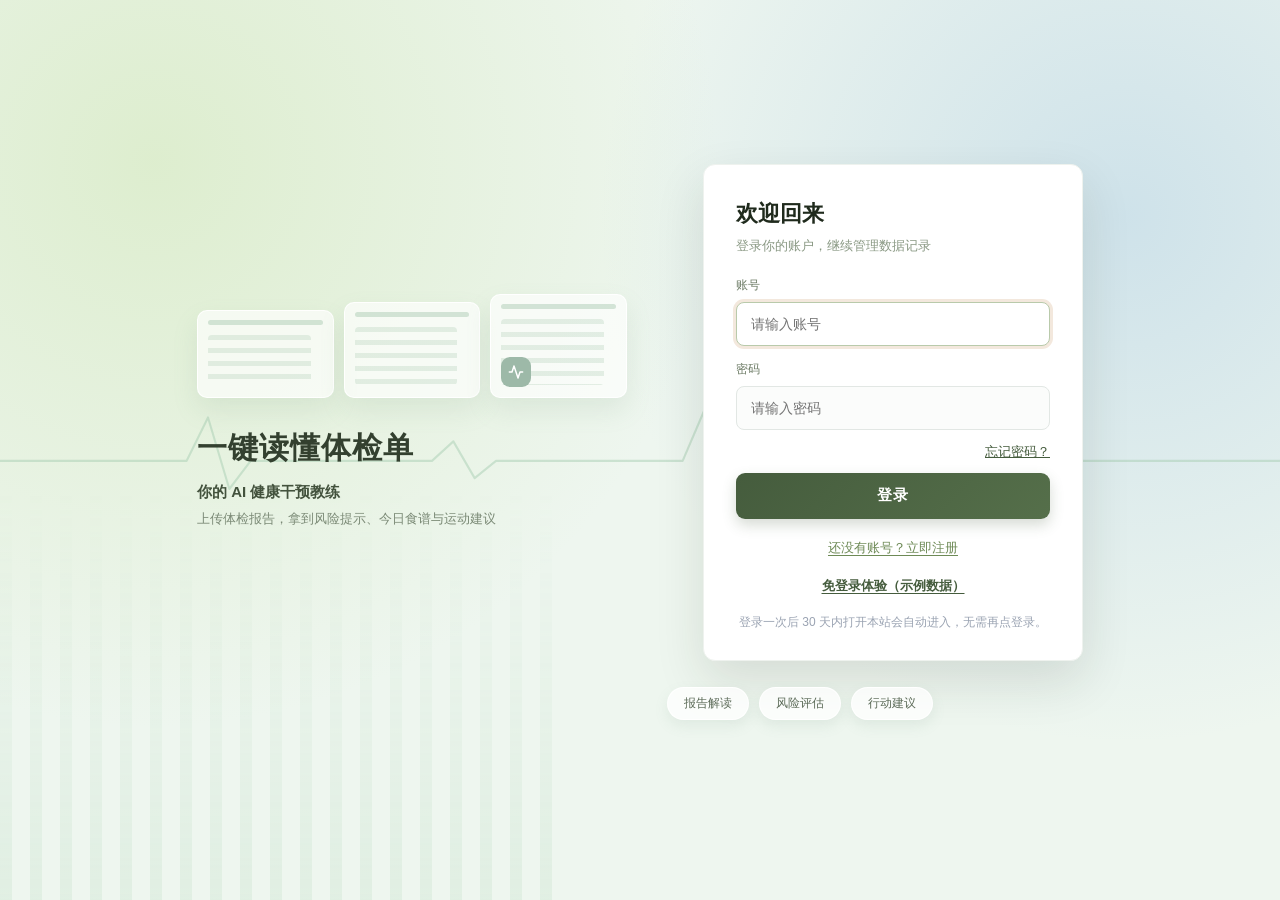
==== commit 5db714c9: "Add files via upload" ====
--- a/index.html
+++ b/index.html
@@ -3,7 +3,7 @@
 <head>
 <meta charset="UTF-8">
 <meta name="viewport" content="width=device-width, initial-scale=1.0">
-<title>健康管理系统</title>
+<title>AI 健康干预教练 · 一键读懂体检单</title>
 <style>
 /* ==========================================================
    1. 全局基础样式
@@ -13,13 +13,13 @@
 [hidden] { display: none !important; }
 
 :root {
-  --teal: #8b4a22;
-  --teal-dark: #6e3a18;
-  --text: #433326;
-  --muted: #8b7d70;
-  --line: #e4ece4;
-  --bg: #edf5ee;
-  --shadow: 0 2px 14px rgba(74, 53, 37, 0.06);
+  --teal: #455c3d;
+  --teal-dark: #3a4f33;
+  --text: #1f2a1c;
+  --muted: #5e6c58;
+  --line: #e1e8dc;
+  --bg: #f4f7f1;
+  --shadow: 0 2px 10px rgba(69, 92, 61, 0.05);
 }
 
 body {
@@ -113,7 +113,7 @@
   border: 0;
   border-radius: 10px;
   background: transparent;
-  color: #6b7688;
+  color: #6b7a64;
   font-size: 14px;
   text-align: left;
   transition: background 0.2s, color 0.2s;
@@ -176,7 +176,7 @@
 .side-user-name {
   font-size: 13px;
   font-weight: 600;
-  color: #39404f;
+  color: #2f4237;
   white-space: nowrap;
   overflow: hidden;
   text-overflow: ellipsis;
@@ -184,14 +184,14 @@
 
 .side-user-sub {
   font-size: 11px;
-  color: #8a94a6;
+  color: #8a9984;
   margin-top: 2px;
   white-space: nowrap;
   overflow: hidden;
   text-overflow: ellipsis;
 }
 
-.caret { width: 14px; height: 14px; color: #8a94a6; }
+.caret { width: 14px; height: 14px; color: #8a9984; }
 
 .main-area { margin-left: 220px; min-height: 100vh; }
 
@@ -456,7 +456,7 @@
 .bar {
   height: 6px;
   border-radius: 99px;
-  background: rgba(74, 53, 37, 0.08);
+  background: rgba(31, 42, 28, 0.08);
   overflow: hidden;
 }
 
@@ -468,20 +468,74 @@
   transition: width 0.8s ease;
 }
 
-.score-total { background: #fdf2f3; border-color: #f8e2e6; }
-.score-total .score-ico { background: linear-gradient(135deg, #f9808f, #ec4f6b); }
-.score-total .score-num b { color: #e8465f; }
-.score-total .bar i { background: linear-gradient(90deg, #f79aa9, #ec4f6b); }
-
-.score-diet { background: #f2f8ec; border-color: #e1edd6; }
-.score-diet .score-ico { background: linear-gradient(135deg, #93c96f, #5d9c43); }
-.score-diet .score-num b { color: #4f8a37; }
-.score-diet .bar i { background: linear-gradient(90deg, #a9d886, #5d9c43); }
-
-.score-sport { background: #fdf7e9; border-color: #f6ebc9; }
-.score-sport .score-ico { background: linear-gradient(135deg, #f4cf62, #dea31f); }
-.score-sport .score-num b { color: #c58f13; }
+.score-total { background: #d8e2cd; border-color: #c6d2b9; }
+.score-total .score-ico { background: linear-gradient(135deg, #6f8a5e, #455c3d); }
+.score-total .score-num b { color: #3d5336; }
+.score-total .bar i { background: linear-gradient(90deg, #8aa276, #455c3d); }
+
+.score-diet { background: #e2eada; border-color: #d1dcc6; }
+.score-diet .score-ico { background: linear-gradient(135deg, #93ad81, #5d7a4f); }
+.score-diet .score-num b { color: #455c3d; }
+.score-diet .bar i { background: linear-gradient(90deg, #a8bf96, #5d7a4f); }
+
+.score-sport { background: #ebf1e4; border-color: #dbe6d0; }
+.score-sport .score-ico { background: linear-gradient(135deg, #a9c39a, #6f8a5e); }
+.score-sport .score-num b { color: #4c6640; }
+.score-sport .bar i { background: linear-gradient(90deg, #bfd3ae, #6f8a5e); }
 .score-sport .bar i { background: linear-gradient(90deg, #f8d97e, #dea31f); }
+
+/* 评分的「视觉人格」：疲惫 → 平稳 → 活力，总分配色随状态渐变 */
+.score-total[data-mood="tired"] .score-num b { color: #c1622f; }
+.score-total[data-mood="tired"] .bar i { background: linear-gradient(90deg, #f3b98c, #dc7a45); }
+.score-total[data-mood="steady"] .score-num b { color: #a5801a; }
+.score-total[data-mood="steady"] .bar i { background: linear-gradient(90deg, #f5d873, #d8a41f); }
+.score-total[data-mood="vital"] .score-num b { color: #2f7d4f; }
+.score-total[data-mood="vital"] .bar i { background: linear-gradient(90deg, #9fd47c, #3f8f5e); }
+
+.hero-state {
+  display: flex;
+  align-items: center;
+  gap: 8px;
+  flex-wrap: wrap;
+  margin-top: 9px;
+  font-size: 11.5px;
+  color: #7d6a5b;
+}
+
+.state-pill {
+  padding: 2px 9px;
+  border-radius: 99px;
+  font-weight: 700;
+  background: #f3efe9;
+  color: #8a7a6b;
+  transition: background 0.3s, color 0.3s;
+}
+
+.state-pill[data-mood="tired"] { background: #fdeee5; color: #c1622f; }
+.state-pill[data-mood="steady"] { background: #fdf6dc; color: #a5801a; }
+.state-pill[data-mood="vital"] { background: #e7f6ec; color: #2f7d4f; }
+
+.state-dots { display: flex; gap: 4px; }
+
+.state-dots i {
+  width: 9px;
+  height: 9px;
+  border-radius: 50%;
+  background: rgba(31, 42, 28, 0.12);
+  transition: background 0.35s, box-shadow 0.35s;
+}
+
+.state-dots i.on {
+  background: linear-gradient(135deg, #9fd47c, #4f9a45);
+  box-shadow: 0 0 0 2px rgba(120, 190, 110, 0.16);
+}
+
+.state-dots i.today { animation: stateDotPulse 2.2s ease-in-out infinite; }
+
+@keyframes stateDotPulse {
+  0%, 100% { transform: scale(1); }
+  50% { transform: scale(1.22); }
+}
 
 /* 角落的蔬果碗与一杯水 */
 .hero-bowl {
@@ -542,7 +596,7 @@
 .sub-title {
   font-size: 14px;
   font-weight: 500;
-  color: #4a5568;
+  color: #4c5d45;
   margin: 24px 0 10px;
 }
 
@@ -586,7 +640,7 @@
 .vital .value {
   font-size: 22px;
   font-weight: 700;
-  color: #222f3e;
+  color: #243329;
   display: flex;
   align-items: center;
   flex-wrap: wrap;
@@ -610,7 +664,7 @@
   font-weight: 500;
 }
 
-.badge.warn { color: #d99a3f; background: #fdf3e0; }
+.badge.warn { color: #d99a3f; background: #f4f8ef; }
 
 /* 右侧健康参考面板：正常值范围 + 异常提醒 + BMI 公式 */
 .vital-side {
@@ -629,7 +683,7 @@
   gap: 10px;
   font-size: 13px;
   font-weight: 700;
-  color: #4a3525;
+  color: #1f2a1c;
 }
 
 .range-head .report-link { margin: 0; align-self: auto; }
@@ -663,8 +717,8 @@
   font-size: 12px;
 }
 
-.rr-name { color: #6f6154; white-space: nowrap; }
-.rr-ref { color: #8b7d70; font-size: 11.5px; }
+.rr-name { color: #5e6c58; white-space: nowrap; }
+.rr-ref { color: #5e6c58; font-size: 11.5px; }
 
 .rr-state {
   font-size: 11px;
@@ -675,8 +729,8 @@
   white-space: nowrap;
 }
 
-.rr-state.warn { background: #fdf3e0; color: #c07d20; }
-.rr-state.muted { background: #f0efec; color: #8b7d70; }
+.rr-state.warn { background: #f4f8ef; color: #c07d20; }
+.rr-state.muted { background: #f0efec; color: #5e6c58; }
 
 .abnormal-box {
   background: #fff8f2;
@@ -702,8 +756,8 @@
   color: #7c7367;
 }
 
-.bmi-formula b { color: #6e3a18; font-size: 12px; }
-.bmi-formula .formula-line { color: #6e3a18; font-weight: 600; }
+.bmi-formula b { color: #3d5336; font-size: 12px; }
+.bmi-formula .formula-line { color: #3d5336; font-weight: 600; }
 
 /* 头像上传 + 裁剪 */
 .avatar-option.avatar-upload {
@@ -771,12 +825,12 @@
   align-items: center;
   gap: 10px;
   font-size: 12px;
-  color: #6b7688;
+  color: #6b7a64;
 }
 
 .crop-zoom input[type="range"] {
   flex: 1;
-  accent-color: #8b4a22;
+  accent-color: #455c3d;
 }
 
 .crop-hint {
@@ -883,7 +937,7 @@
   flex: none;
 }
 
-.meal-tag.morning { background: #eaf2ff; color: #5b8def; }
+.meal-tag.morning { background: #eef3e8; color: #0e7c74; }
 .meal-tag.noon    { background: #fdf4dd; color: #d9a340; }
 .meal-tag.night   { background: #efeaff; color: #8a6cf0; }
 
@@ -900,7 +954,7 @@
   transition: box-shadow 0.2s, background 0.2s;
 }
 
-.meal input::placeholder { color: #aab2c0; }
+.meal input::placeholder { color: #b3c0a9; }
 
 .meal-btn {
   flex: none;
@@ -909,7 +963,7 @@
   border: 1px solid #d9c3ae;
   border-radius: 9px;
   background: #fdf7f0;
-  color: #8b4a22;
+  color: #455c3d;
   font-size: 12.5px;
   font-weight: 600;
   transition: background 0.2s, border-color 0.2s;
@@ -1024,9 +1078,9 @@
 .ex-stat .ico .icon { width: 26px; height: 26px; }
 .ico-flame { color: #f08a4b; }
 .ico-step  { color: #3fc7a4; }
-.ico-clock { color: #5b8def; }
-
-.ex-stat .value { font-size: 18px; font-weight: 700; color: #222f3e; }
+.ico-clock { color: #0e7c74; }
+
+.ex-stat .value { font-size: 18px; font-weight: 700; color: #243329; }
 
 /* 点「点击填写」后就地变成输入框 */
 .ex-inline-input {
@@ -1036,7 +1090,7 @@
   border: 1px solid #cbb9a4;
   border-radius: 8px;
   background: #fff;
-  color: #222f3e;
+  color: #243329;
   font-size: 16px;
   font-weight: 700;
 }
@@ -1109,7 +1163,7 @@
   gap: 8px;
   font-size: 18px;
   font-weight: 700;
-  color: #39404f;
+  color: #2f4237;
 }
 
 .female-title .icon { color: #e0679a; }
@@ -1141,14 +1195,14 @@
   padding: 14px 16px;
   margin-bottom: 12px;
   font-size: 13px;
-  color: #6b7688;
+  color: #6b7a64;
 }
 
 .f-item:last-child { margin-bottom: 0; }
 
 .f-item .left { display: flex; align-items: center; gap: 8px; }
 .f-item .icon { color: #e0679a; width: 16px; height: 16px; }
-.f-item b { font-size: 16px; color: #39404f; }
+.f-item b { font-size: 16px; color: #2f4237; }
 
 .status-card {
   background: #fff;
@@ -1163,7 +1217,7 @@
   gap: 8px;
   font-size: 14px;
   font-weight: 600;
-  color: #39404f;
+  color: #2f4237;
 }
 
 .status-title .icon { color: #e0679a; width: 16px; height: 16px; }
@@ -1208,7 +1262,7 @@
   padding: 0 16px 0 0;
   font-size: 16px;
   font-weight: 700;
-  color: #39404f;
+  color: #2f4237;
   text-align: right;
   outline: none;
   cursor: pointer;
@@ -1266,7 +1320,7 @@
 .tag-menu h4 {
   font-size: 12px;
   font-weight: 600;
-  color: #6b7688;
+  color: #6b7a64;
   margin-bottom: 10px;
 }
 
@@ -1275,7 +1329,7 @@
 .tag-option {
   border: 1px solid #eef0f5;
   background: #f8f9fc;
-  color: #6b7688;
+  color: #6b7a64;
   border-radius: 6px;
   padding: 5px 10px;
   font-size: 12px;
@@ -1314,7 +1368,7 @@
   padding: 24px;
 }
 
-.family-title .icon { color: #5b8def; }
+.family-title .icon { color: #0e7c74; }
 
 .family-card .btn-soft {
   border-color: #d5e5fb;
@@ -1347,8 +1401,8 @@
   width: 36px;
   height: 36px;
   border-radius: 50%;
-  background: #eaf2ff;
-  color: #5b8def;
+  background: #eef3e8;
+  color: #0e7c74;
   display: flex;
   align-items: center;
   justify-content: center;
@@ -1357,7 +1411,7 @@
   flex: none;
 }
 
-.person-name { font-size: 14px; font-weight: 700; color: #39404f; }
+.person-name { font-size: 14px; font-weight: 700; color: #2f4237; }
 
 .person-age { font-size: 11px; color: var(--muted); margin-left: 6px; }
 
@@ -1367,13 +1421,13 @@
   justify-content: space-between;
   gap: 10px;
   font-size: 12px;
-  color: #6b7688;
+  color: #6b7a64;
   padding: 8px 0;
   border-top: 1px dashed #eef1f6;
 }
 
 .family-line b {
-  color: #39404f;
+  color: #2f4237;
   font-weight: 600;
   max-width: 64%;
   text-align: right;
@@ -1388,7 +1442,7 @@
 
 .person-card:hover {
   transform: translateY(-2px);
-  box-shadow: 0 8px 20px rgba(74, 53, 37, 0.1);
+  box-shadow: 0 8px 20px rgba(31, 42, 28, 0.1);
 }
 
 /* 家人健康档案弹窗 */
@@ -1402,8 +1456,8 @@
 }
 
 .member-detail-name { display: flex; flex-direction: column; gap: 3px; }
-.member-detail-name b { font-size: 15px; color: #39404f; }
-.member-detail-name span { font-size: 12px; color: #8a94a6; }
+.member-detail-name b { font-size: 15px; color: #2f4237; }
+.member-detail-name span { font-size: 12px; color: #8a9984; }
 
 .detail-grid {
   display: grid;
@@ -1421,12 +1475,12 @@
   gap: 5px;
 }
 
-.detail-item span { font-size: 11.5px; color: #8b7d70; }
-.detail-item b { font-size: 13px; color: #39404f; line-height: 1.5; word-break: break-all; }
+.detail-item span { font-size: 11.5px; color: #5e6c58; }
+.detail-item b { font-size: 13px; color: #2f4237; line-height: 1.5; word-break: break-all; }
 
 .detail-title {
   font-size: 13px;
-  color: #433326;
+  color: #1f2a1c;
   margin: 14px 0 8px;
 }
 
@@ -1434,10 +1488,10 @@
   .detail-grid { grid-template-columns: 1fr; }
 }
 
-.family-card .status-title .icon { color: #5b8def; }
+.family-card .status-title .icon { color: #0e7c74; }
 
 .family-card .tag {
-  background: #eaf2ff;
+  background: #eef3e8;
   color: #4f7fd0;
 }
 
@@ -1448,7 +1502,7 @@
 }
 
 .family-card .tag-option.selected {
-  background: #eaf2ff;
+  background: #eef3e8;
   border-color: #d5e5fb;
   color: #4f7fd0;
 }
@@ -1472,17 +1526,17 @@
 .family-records h4 {
   font-size: 12px;
   font-weight: 600;
-  color: #6b7688;
+  color: #6b7a64;
   margin-bottom: 6px;
 }
 
-.record-empty { font-size: 12px; color: #aab2c0; }
+.record-empty { font-size: 12px; color: #b3c0a9; }
 
 .record-item {
   display: flex;
   gap: 10px;
   font-size: 12px;
-  color: #6b7688;
+  color: #6b7a64;
   padding: 5px 0;
   border-top: 1px dashed #f1f4f8;
 }
@@ -1492,7 +1546,7 @@
 /* 弹窗中的取消按钮与说明文字 */
 .btn-cancel {
   background: #f1f3f7;
-  color: #6b7688;
+  color: #6b7a64;
   border: 0;
   border-radius: 8px;
   padding: 9px 14px;
@@ -1517,7 +1571,7 @@
 .family-wrap { max-width: none; margin: 0; }
 
 .reminder-card {
-  background: #fff;
+  background: #e2eada;
   border-radius: 16px;
   box-shadow: var(--shadow);
   padding: 24px;
@@ -1528,7 +1582,7 @@
   font-size: 12px;
   font-weight: 500;
   color: #d98a3f;
-  background: #fdf3e0;
+  background: #f4f8ef;
   border-radius: 999px;
   padding: 3px 9px;
   margin-left: 6px;
@@ -1570,10 +1624,10 @@
 
 .reminder-main { flex: 1; min-width: 0; }
 
-.reminder-title { font-size: 13px; font-weight: 600; color: #39404f; }
+.reminder-title { font-size: 13px; font-weight: 600; color: #2f4237; }
 .reminder-item.done .reminder-title { text-decoration: line-through; color: #9aa3b2; }
 
-.reminder-meta { font-size: 11px; color: #8a94a6; margin-top: 4px; }
+.reminder-meta { font-size: 11px; color: #8a9984; margin-top: 4px; }
 
 .reminder-badge {
   flex: none;
@@ -1585,12 +1639,12 @@
 }
 
 .reminder-badge.overdue { color: #d9534f; background: #fdeceb; }
-.reminder-badge.today { color: #d98a3f; background: #fdf3e0; }
-.reminder-badge.done { color: #8a94a6; background: #f1f3f7; }
+.reminder-badge.today { color: #d98a3f; background: #f4f8ef; }
+.reminder-badge.done { color: #8a9984; background: #f1f3f7; }
 
 .reminder-empty {
   font-size: 12px;
-  color: #aab2c0;
+  color: #b3c0a9;
   padding: 4px 0;
 }
 
@@ -1608,7 +1662,7 @@
 .family-record-head h3 {
   font-size: 14px;
   font-weight: 600;
-  color: #4a5568;
+  color: #4c5d45;
 }
 
 .family-card .family-records { margin-top: 0; }
@@ -1627,7 +1681,7 @@
   background: #f7fbfa;
 }
 
-.upload-empty { text-align: center; color: #8a94a6; font-size: 12px; }
+.upload-empty { text-align: center; color: #8a9984; font-size: 12px; }
 
 .upload-empty .icon {
   width: 30px;
@@ -1658,13 +1712,13 @@
 .upload-file {
   font-size: 12px;
   font-weight: 600;
-  color: #4a5568;
+  color: #4c5d45;
   white-space: nowrap;
   overflow: hidden;
   text-overflow: ellipsis;
 }
 
-.upload-status { font-size: 12px; color: #8a94a6; margin-top: 6px; }
+.upload-status { font-size: 12px; color: #8a9984; margin-top: 6px; }
 
 .upload-status.scanning { color: #2fbf9b; }
 
@@ -1686,7 +1740,7 @@
 .upload-result {
   margin-top: 8px;
   font-size: 12px;
-  color: #4a5568;
+  color: #4c5d45;
   line-height: 1.9;
 }
 
@@ -1708,7 +1762,7 @@
   align-items: center;
   gap: 8px;
   font-size: 12px;
-  color: #6b7688;
+  color: #6b7a64;
 }
 
 .upload-meal select {
@@ -1742,7 +1796,7 @@
   line-height: 1.7;
 }
 
-.ai-note { margin-top: 6px; font-size: 11.5px; color: #8a94a6; line-height: 1.7; }
+.ai-note { margin-top: 6px; font-size: 11.5px; color: #8a9984; line-height: 1.7; }
 
 .report-items {
   margin-top: 12px;
@@ -1765,7 +1819,7 @@
 
 .report-item-row.is-abnormal { background: #fdf2f3; }
 
-.report-item-row .ri-name { color: #4a5568; }
+.report-item-row .ri-name { color: #4c5d45; }
 
 .report-item-row .ri-value {
   color: #2b7f6b;
@@ -1776,7 +1830,7 @@
 
 .report-item-row.is-abnormal .ri-value { color: #d9534f; }
 
-.report-item-row .ri-unit { font-size: 11px; font-weight: 400; color: #8a94a6; }
+.report-item-row .ri-unit { font-size: 11px; font-weight: 400; color: #8a9984; }
 
 .report-item-row .ri-ref {
   grid-column: 1 / -1;
@@ -1794,7 +1848,7 @@
 .btn-ghost-sm {
   background: #fff;
   border: 1px solid #d8dee9;
-  color: #6b7688;
+  color: #6b7a64;
   border-radius: 7px;
   padding: 6px 12px;
   font-size: 12px;
@@ -1805,7 +1859,7 @@
 /* 体检报告分析 */
 .report-card { margin-top: 20px; }
 
-.report-sub { font-size: 12px; color: #8a94a6; }
+.report-sub { font-size: 12px; color: #8a9984; }
 
 .report-result {
   margin-top: 16px;
@@ -1816,7 +1870,7 @@
 .report-meta {
   font-size: 12px;
   font-weight: 600;
-  color: #4a5568;
+  color: #4c5d45;
   margin-bottom: 10px;
 }
 
@@ -1832,18 +1886,18 @@
   padding: 12px 14px;
 }
 
-.report-item .label { font-size: 11px; color: #8a94a6; }
+.report-item .label { font-size: 11px; color: #8a9984; }
 
 .report-item .value {
   font-size: 17px;
   font-weight: 700;
-  color: #222f3e;
+  color: #243329;
   margin-top: 6px;
 }
 
 .report-item .value .unit {
   font-size: 11px;
-  color: #8a94a6;
+  color: #8a9984;
   font-weight: 400;
   margin-left: 3px;
 }
@@ -1905,8 +1959,8 @@
 
 .sport-avatar .icon { width: 17px; height: 17px; stroke-width: 1.9; }
 
-.sport-name { font-size: 13px; font-weight: 600; color: #39404f; }
-.sport-cal { font-size: 10px; color: #8a94a6; margin-top: 2px; }
+.sport-name { font-size: 13px; font-weight: 600; color: #2f4237; }
+.sport-cal { font-size: 10px; color: #8a9984; margin-top: 2px; }
 
 .active-sport {
   display: flex;
@@ -1927,7 +1981,7 @@
   margin-left: auto;
   background: none;
   border: 0;
-  color: #8a94a6;
+  color: #8a9984;
   font-size: 12px;
 }
 
@@ -2118,7 +2172,7 @@
 
 .login-sub {
   font-size: 13px;
-  color: #8a94a6;
+  color: #8a9984;
   margin: 8px 0 22px;
 }
 
@@ -2135,7 +2189,7 @@
 .login-field label {
   display: block;
   font-size: 12px;
-  color: #6b7688;
+  color: #6b7a64;
   margin-bottom: 8px;
 }
 
@@ -2147,14 +2201,14 @@
   background: #fbfcfb;
   padding: 0 14px;
   font-size: 14px;
-  color: #39404f;
+  color: #2f4237;
   outline: none;
   transition: border-color 0.2s, background 0.2s, box-shadow 0.2s;
 }
 
 .login-field input:focus {
   background: #fff;
-  border-color: #c8a585;
+  border-color: #b9caab;
   box-shadow: 0 0 0 3px #f7ece2;
 }
 
@@ -2174,7 +2228,7 @@
 .login-forgot {
   border: 0;
   background: transparent;
-  color: #8b4a22;
+  color: #455c3d;
   font-size: 13px;
   padding: 8px 8px;
   margin: -6px -8px -6px 0;
@@ -2207,13 +2261,13 @@
 
 .reset-card h2 {
   font-size: 18px;
-  color: #6e3a18;
+  color: #3d5336;
   margin-bottom: 6px;
 }
 
 .reset-sub {
   font-size: 12px;
-  color: #8b7d70;
+  color: #5e6c58;
   line-height: 1.6;
   margin-bottom: 14px;
 }
@@ -2225,14 +2279,14 @@
 .reset-field label {
   display: block;
   font-size: 12px;
-  color: #8b7d70;
+  color: #5e6c58;
   margin-bottom: 5px;
 }
 
 .reset-field input {
   width: 100%;
   height: 40px;
-  border: 1px solid #e4ece4;
+  border: 1px solid #e1e8dc;
   border-radius: 9px;
   padding: 0 12px;
   font-size: 14px;
@@ -2242,7 +2296,7 @@
 
 .reset-field input:focus {
   outline: none;
-  border-color: #c8a585;
+  border-color: #b9caab;
   background: #fff;
 }
 
@@ -2260,7 +2314,7 @@
   border-radius: 9px;
   border: 1px solid #e0d3c6;
   background: #fdf7f1;
-  color: #8b4a22;
+  color: #455c3d;
   font-size: 12px;
   white-space: nowrap;
 }
@@ -2289,9 +2343,9 @@
   flex: 0 0 34%;
   height: 42px;
   border-radius: 10px;
-  border: 1px solid #e4ece4;
+  border: 1px solid #e1e8dc;
   background: #fff;
-  color: #6f6154;
+  color: #5e6c58;
   font-size: 14px;
 }
 
@@ -2319,18 +2373,18 @@
   padding: 0 12px;
   border: 0;
   border-radius: 9px;
-  background: linear-gradient(135deg, #a2652f, #8b4a22);
+  background: linear-gradient(135deg, #a2652f, #455c3d);
   color: #fff;
   font-size: 15px;
   font-weight: 600;
   letter-spacing: 1px;
-  box-shadow: 0 10px 22px rgba(139, 74, 34, 0.22);
+  box-shadow: 0 10px 22px rgba(69, 92, 61, 0.22);
   transition: transform 0.15s, box-shadow 0.15s;
 }
 
 .login-btn:active {
   transform: translateY(1px);
-  box-shadow: 0 6px 14px rgba(139, 74, 34, 0.2);
+  box-shadow: 0 6px 14px rgba(69, 92, 61, 0.2);
 }
 
 .login-switch {
@@ -2339,7 +2393,7 @@
   margin-top: 14px;
   border: 0;
   background: transparent;
-  color: #8b4a22;
+  color: #455c3d;
   font-size: 12.5px;
   padding: 6px 0;
 }
@@ -2395,12 +2449,12 @@
   margin-top: 10px;
   font-size: 12px;
   line-height: 1.7;
-  color: #8b7d70;
+  color: #5e6c58;
   text-align: center;
   word-break: break-all;
 }
 
-.mobile-hint a { color: #8b4a22; text-decoration: underline; }
+.mobile-hint a { color: #455c3d; text-decoration: underline; }
 
 /* 睡眠板块并入健康数据 */
 .sleep-inline { margin-top: 20px; }
@@ -2427,7 +2481,7 @@
 
 .onboarding-head p {
   font-size: 13px;
-  color: #8a94a6;
+  color: #8a9984;
   margin-top: 6px;
 }
 
@@ -2461,7 +2515,7 @@
 .ob-field label {
   display: block;
   font-size: 12px;
-  color: #6b7688;
+  color: #6b7a64;
   margin-bottom: 7px;
 }
 
@@ -2474,7 +2528,7 @@
   background: #f8f9fc;
   padding: 0 12px;
   font-size: 13px;
-  color: #39404f;
+  color: #2f4237;
   outline: none;
   transition: border-color 0.2s, background 0.2s;
 }
@@ -2496,7 +2550,7 @@
 .pref-chip {
   border: 1px solid #eef0f5;
   background: #f8f9fc;
-  color: #6b7688;
+  color: #6b7a64;
   border-radius: 6px;
   padding: 5px 10px;
   font-size: 12px;
@@ -2523,11 +2577,11 @@
 .link-skip {
   background: none;
   border: 0;
-  color: #8a94a6;
+  color: #8a9984;
   font-size: 13px;
 }
 
-.link-skip:hover { color: #4a5568; }
+.link-skip:hover { color: #4c5d45; }
 
 .onboarding-actions .btn-primary { padding: 12px 24px; font-size: 14px; }
 
@@ -2536,7 +2590,7 @@
    ========================================================== */
 .beauty-card { margin-top: 20px; }
 
-.beauty-sub { font-size: 12px; color: #8a94a6; }
+.beauty-sub { font-size: 12px; color: #8a9984; }
 
 .beauty-body {
   display: grid;
@@ -2567,7 +2621,7 @@
   justify-content: center;
   text-align: center;
   font-size: 12px;
-  color: #aab2c0;
+  color: #b3c0a9;
   line-height: 1.8;
   padding: 0 24px;
 }
@@ -2584,18 +2638,18 @@
   padding: 12px;
 }
 
-.goal-stat .label { font-size: 11px; color: #8a94a6; }
+.goal-stat .label { font-size: 11px; color: #8a9984; }
 
 .goal-stat .value {
   font-size: 16px;
   font-weight: 700;
-  color: #222f3e;
+  color: #243329;
   margin-top: 6px;
 }
 
 .goal-stat .value .unit {
   font-size: 11px;
-  color: #8a94a6;
+  color: #8a9984;
   font-weight: 400;
   margin-left: 3px;
 }
@@ -2606,7 +2660,7 @@
   display: flex;
   justify-content: space-between;
   font-size: 12px;
-  color: #6b7688;
+  color: #6b7a64;
   margin-bottom: 7px;
 }
 
@@ -2624,13 +2678,13 @@
   height: 100%;
   width: 0;
   border-radius: 999px;
-  background: linear-gradient(90deg, #4ed3b0, #5b8def);
+  background: linear-gradient(90deg, #4ed3b0, #0e7c74);
   transition: width 0.4s ease;
 }
 
 .plan-summary {
   font-size: 12px;
-  color: #6b7688;
+  color: #6b7a64;
   line-height: 1.8;
   margin-top: 14px;
   background: #fff;
@@ -2653,10 +2707,10 @@
   border-radius: 8px;
   padding: 9px 12px;
   font-size: 12px;
-  color: #4a5568;
-}
-
-.plan-day span:last-child { color: #8a94a6; text-align: right; }
+  color: #4c5d45;
+}
+
+.plan-day span:last-child { color: #8a9984; text-align: right; }
 
 .weight-log {
   display: flex;
@@ -2664,7 +2718,7 @@
   gap: 8px;
   margin-top: 14px;
   font-size: 12px;
-  color: #6b7688;
+  color: #6b7a64;
 }
 
 .weight-log input {
@@ -2675,7 +2729,7 @@
   background: #fff;
   padding: 0 10px;
   font-size: 12px;
-  color: #39404f;
+  color: #2f4237;
   outline: none;
 }
 
@@ -2759,7 +2813,7 @@
 
 .sleep-form input::placeholder { color: rgba(255, 255, 255, 0.72); }
 
-.sleep-form select option { color: #433326; }
+.sleep-form select option { color: #1f2a1c; }
 
 .sleep-form .btn-sleep { margin-top: 0; }
 
@@ -2856,7 +2910,7 @@
   filter: drop-shadow(0 8px 12px rgba(60, 90, 80, 0.16));
 }
 .news-img.green  { background: linear-gradient(135deg, #e8f8f2, #d6f2e8); color: #3fc7a4; }
-.news-img.blue   { background: linear-gradient(135deg, #eaf2ff, #dbe8ff); color: #5b8def; }
+.news-img.blue   { background: linear-gradient(135deg, #eef3e8, #dbe8ff); color: #0e7c74; }
 .news-img.purple { background: linear-gradient(135deg, #efebff, #e2dcff); color: #7f74e8; }
 .news-img.orange { background: linear-gradient(135deg, #fff1e6, #ffe3cc); color: #e98b3c; }
 .news-img.pink   { background: linear-gradient(135deg, #ffeef4, #ffdfe9); color: #e8709a; }
@@ -2865,7 +2919,7 @@
 
 .news-cat { font-size: 12px; font-weight: 600; }
 .news-cat.green  { color: #27b389; }
-.news-cat.blue   { color: #5b8def; }
+.news-cat.blue   { color: #0e7c74; }
 .news-cat.purple { color: #7f74e8; }
 .news-cat.orange { color: #e98b3c; }
 .news-cat.pink   { color: #e8709a; }
@@ -2958,7 +3012,7 @@
 .field label {
   display: block;
   font-size: 12px;
-  color: #6b7688;
+  color: #6b7a64;
   margin-bottom: 8px;
 }
 
@@ -2971,7 +3025,7 @@
   background: #f8f9fc;
   padding: 0 12px;
   font-size: 13px;
-  color: #39404f;
+  color: #2f4237;
   outline: none;
   transition: border-color 0.2s, background 0.2s, box-shadow 0.2s;
 }
@@ -3020,8 +3074,8 @@
 .avatar-option:hover { transform: translateY(-2px); }
 
 .avatar-option.selected {
-  border-color: #8b4a22;
-  box-shadow: 0 0 0 2px rgba(139, 74, 34, 0.16);
+  border-color: #455c3d;
+  box-shadow: 0 0 0 2px rgba(69, 92, 61, 0.16);
 }
 
 .avatar-option.selected::after {
@@ -3032,7 +3086,7 @@
   width: 16px;
   height: 16px;
   border-radius: 50%;
-  background: #8b4a22;
+  background: #455c3d;
   color: #fff;
   font-size: 10px;
   display: flex;
@@ -3065,7 +3119,7 @@
 .btn-logout {
   margin-right: auto;
   background: #f2efe9;
-  color: #8b7d70;
+  color: #5e6c58;
   border: 0;
   border-radius: 8px;
   padding: 9px 14px;
@@ -3203,7 +3257,7 @@
 .msg.bot {
   align-self: flex-start;
   background: #fff;
-  color: #4a5568;
+  color: #4c5d45;
   border-top-left-radius: 4px;
   box-shadow: 0 1px 4px rgba(30, 42, 70, 0.05);
 }
@@ -3233,11 +3287,11 @@
   border-radius: 999px;
   padding: 0 14px;
   font-size: 12px;
-  color: #39404f;
+  color: #2f4237;
   outline: none;
 }
 
-.chat-input input::placeholder { color: #aab2c0; }
+.chat-input input::placeholder { color: #b3c0a9; }
 .chat-input input:focus { border-color: #9fe3d5; }
 
 .chat-mic {
@@ -3320,84 +3374,84 @@
 
 /* 侧边栏 */
 .sidebar { background: #e6f1e7; border-right-color: #d6e6d9; }
-.side-brand { color: #6e3a18; }
-.logo { background: linear-gradient(135deg, #8b4a22, #a9653a); }
-.side-nav button { color: #6f6154; }
-.side-nav button:hover { background: #dcebdc; color: #4a3525; }
-.side-nav button.active { background: #d7e8b9; color: #6e3a18; }
-.side-nav button.active::before { background: #8b4a22; }
-.avatar { background: #cfe4f2; color: #4f7898; }
-.side-user-name, .onboarding-card h2, .news-title { color: #4a3525; }
+.side-brand { color: #3d5336; }
+.logo { background: linear-gradient(135deg, #455c3d, #8a5a26); }
+.side-nav button { color: #5e6c58; }
+.side-nav button:hover { background: #dcebdc; color: #1f2a1c; }
+.side-nav button.active { background: #c6d2b9; color: #3d5336; }
+.side-nav button.active::before { background: #455c3d; }
+.avatar { background: #cfe4f2; color: #0e7c74; }
+.side-user-name, .onboarding-card h2, .news-title { color: #1f2a1c; }
 
 /* 图标 */
-.heart { color: #8b4a22; }
-.fork { color: #b06a3a; }
-.activity-icon { color: #5f8fae; }
+.heart { color: #455c3d; }
+.fork { color: #a05a32; }
+.activity-icon { color: #0e7c74; }
 
 /* 核心体征 */
-.vital { background: #f4f8f1; }
+.vital { background: #f7faf3; }
 .vital:hover { background: #eef5e9; }
-.vital .value { color: #4a3525; }
-.badge { color: #6b8f3f; background: #e8f2d8; }
-.badge.warn { color: #a9653a; background: #f8ece3; }
-.report-link { color: #8b4a22; }
+.vital .value { color: #1f2a1c; }
+.badge { color: #5d7a4f; background: #dfe9d5; }
+.badge.warn { color: #8a5a26; background: #f8ece3; }
+.report-link { color: #455c3d; }
 
 /* 按钮 */
 .btn-primary {
-  background: linear-gradient(135deg, #8b4a22, #a9653a);
-  box-shadow: 0 6px 14px rgba(139, 74, 34, 0.25);
-}
-.btn-primary:hover { box-shadow: 0 9px 18px rgba(139, 74, 34, 0.32); }
-.btn-soft { border-color: #e3d3c4; color: #8b4a22; }
+  background: linear-gradient(135deg, #455c3d, #8a5a26);
+  box-shadow: 0 6px 14px rgba(69, 92, 61, 0.25);
+}
+.btn-primary:hover { box-shadow: 0 9px 18px rgba(69, 92, 61, 0.32); }
+.btn-soft { border-color: #e3d3c4; color: #455c3d; }
 .btn-soft:hover { background: #fdf7f2; }
-.btn-mini { background: #8b4a22; }
-.btn-ghost-sm:hover { border-color: #c8dcae; color: #6e3a18; }
+.btn-mini { background: #455c3d; }
+.btn-ghost-sm:hover { border-color: #b9caab; color: #3d5336; }
 .btn-cancel { background: #f2efe9; color: #7c7065; }
 .btn-cancel:hover { background: #ebe6de; }
-.btn-save { background: #8b4a22; }
-.btn-save:hover { background: #a9653a; }
+.btn-save { background: #455c3d; }
+.btn-save:hover { background: #3a4f33; }
 
 /* 饮食 */
-.macro { background: #fbf3e9; }
-.macro .label { color: #a08066; }
-.macro .value { color: #8b4a22; }
-.meal-tag.morning { background: #e3eff8; color: #4f7898; }
-.meal-tag.noon { background: #edf5df; color: #6b8f3f; }
-.meal-tag.night { background: #f6ede4; color: #8b4a22; }
-.meal input { background: #f5f8f1; }
-.meal input:focus { box-shadow: 0 0 0 2px #d7e8b9; }
-.tip-card { background: #f1f8e9; border-color: #dfeacd; }
-.tip-card .icon, .tip-card b { color: #6e3a18; }
-.tip-card p { color: #7a6b4c; }
+.macro { background: #eef3e8; }
+.macro .label { color: #6b7a64; }
+.macro .value { color: #455c3d; }
+.meal-tag.morning { background: #e6f0ea; color: #0e7c74; }
+.meal-tag.noon { background: #e4edda; color: #5d7a4f; }
+.meal-tag.night { background: #f2f6ec; color: #455c3d; }
+.meal input { background: #f7faf3; }
+.meal input:focus { box-shadow: 0 0 0 2px #c6d2b9; }
+.tip-card { background: #edf2e8; border-color: #d8e2cd; }
+.tip-card .icon, .tip-card b { color: #3d5336; }
+.tip-card p { color: #5e6c58; }
 
 /* 运动 */
-.tabs { border-bottom-color: #e4ece4; }
-.tabs button { color: #8b7d70; }
-.tabs button.active { color: #4a3525; }
-.ex-stat { background: #f4f8f1; }
-.ex-stat .value { color: #4a3525; }
-.ico-flame { color: #b06a3a; }
-.ico-step { color: #6b8f3f; }
-.ico-clock { color: #5f8fae; }
-.mood { background: #fbf6e8; border-color: #f1e7cd; }
-.mood-title { color: #6f5a3a; }
-.mood-title .icon { color: #a9653a; }
+.tabs { border-bottom-color: #e1e8dc; }
+.tabs button { color: #5e6c58; }
+.tabs button.active { color: #1f2a1c; }
+.ex-stat { background: #f7faf3; }
+.ex-stat .value { color: #1f2a1c; }
+.ico-flame { color: #a05a32; }
+.ico-step { color: #5d7a4f; }
+.ico-clock { color: #0e7c74; }
+.mood { background: #f4f8ef; border-color: #f1e7cd; }
+.mood-title { color: #4c5d45; }
+.mood-title .icon { color: #8a5a26; }
 .mood textarea::placeholder { color: #b3a58c; }
 
 /* 运动类型 */
-.sport-option { background: #f5f8f1; border-color: #e4ece4; }
-.sport-option:hover { border-color: #cfdcc7; }
+.sport-option { background: #f7faf3; border-color: #e1e8dc; }
+.sport-option:hover { border-color: #c6d2b9; }
 .sport-option.selected {
-  background: #e8f2d8;
-  border-color: #c8dcae;
-  box-shadow: 0 0 0 2px #edf5df;
+  background: #dfe9d5;
+  border-color: #b9caab;
+  box-shadow: 0 0 0 2px #e4edda;
 }
 .active-sport {
-  background: #e8f2d8;
-  border-color: #d5e6bd;
-  color: #6e3a18;
-}
-.active-sport b { color: #8b4a22; }
+  background: #dfe9d5;
+  border-color: #c6d2b9;
+  color: #3d5336;
+}
+.active-sport b { color: #455c3d; }
 
 .sport-strip {
   display: flex;
@@ -3410,113 +3464,113 @@
   display: inline-flex;
   align-items: center;
   gap: 6px;
-  background: #f1f7e8;
-  color: #6e3a18;
+  background: #edf2e8;
+  color: #3d5336;
   border-radius: 999px;
   padding: 6px 12px;
   font-size: 12px;
 }
 
-.sport-pill .icon { width: 15px; height: 15px; color: #8b4a22; }
+.sport-pill .icon { width: 15px; height: 15px; color: #455c3d; }
 
 /* 科学变美 */
-.beauty-result { background: #f4f8f1; }
-.goal-stat .value { color: #4a3525; }
-.progress-label b { color: #8b4a22; }
-.progress-bar { background: #e4ece0; }
-.progress-bar i { background: linear-gradient(90deg, #8b4a22, #9fc6e4); }
-.plan-summary { color: #7a6b4c; }
-.plan-day { color: #4a3525; }
+.beauty-result { background: #f7faf3; }
+.goal-stat .value { color: #1f2a1c; }
+.progress-label b { color: #455c3d; }
+.progress-bar { background: #e1e8dc; }
+.progress-bar i { background: linear-gradient(90deg, #455c3d, #9fc6e4); }
+.plan-summary { color: #5e6c58; }
+.plan-day { color: #1f2a1c; }
 
 /* 女性健康 */
-.female-card { background: #f1f7e8; border-color: #dfeacd; }
-.female-title .icon, .f-item .icon, .status-title .icon { color: #8b4a22; }
-.female-title { color: #4a3525; }
-.f-item b { color: #4a3525; }
-.f-item select { color: #4a3525; }
-.tag { background: #e4f0cf; color: #6e3a18; }
-.tag.add { background: #fff; border-color: #c9dcae; color: #8b6b4a; }
-.tag.add:hover { background: #f8fbef; }
-.tip-pink { background: #f3f8ea; color: #7a6b4c; }
-.tag-option.selected { background: #e4f0cf; border-color: #c9dcae; color: #6e3a18; }
-.tag .x:hover { background: rgba(110, 58, 24, 0.12); }
+.female-card { background: #edf2e8; border-color: #d8e2cd; }
+.female-title .icon, .f-item .icon, .status-title .icon { color: #455c3d; }
+.female-title { color: #1f2a1c; }
+.f-item b { color: #1f2a1c; }
+.f-item select { color: #1f2a1c; }
+.tag { background: #dfe9d5; color: #3d5336; }
+.tag.add { background: #fff; border-color: #b9caab; color: #5e6c58; }
+.tag.add:hover { background: #f6faf1; }
+.tip-pink { background: #f3f7ee; color: #5e6c58; }
+.tag-option.selected { background: #dfe9d5; border-color: #b9caab; color: #3d5336; }
+.tag .x:hover { background: rgba(61, 83, 54, 0.12); }
 
 /* 家人健康 */
-.family-card { background: #fff; border-color: var(--line); }
+.family-card { background: #e2eada; border-color: #d1dcc6; }
 
 /* 家人档案空状态 */
 .family-empty {
   grid-column: 1 / -1;
   padding: 26px 16px;
-  border: 1px dashed #e2d6c8;
+  border: 1px dashed #c6d2b9;
   border-radius: 12px;
-  background: #fbfaf7;
+  background: rgba(255, 255, 255, 0.55);
   text-align: center;
-  color: #8b7d70;
-}
-
-.family-empty p { font-size: 14px; font-weight: 600; color: #5b4636; margin-bottom: 4px; }
+  color: #5e6c58;
+}
+
+.family-empty p { font-size: 14px; font-weight: 600; color: #1f2a1c; margin-bottom: 4px; }
 .family-empty span { display: block; font-size: 12.5px; margin-bottom: 12px; }
-.family-title .icon { color: #5f8fae; }
-.family-card .btn-soft { border-color: #cfe0ef; color: #4f7898; }
-.family-card .btn-soft:hover { background: #f6faff; }
-.family-card .tag { background: #dcecf8; color: #4f7898; }
-.family-card .tag.add { background: #fff; border-color: #c5daf7; color: #86a6ce; }
-.family-card .tag-option.selected { background: #dcecf8; border-color: #c5daf7; color: #4f7898; }
+.family-title .icon { color: #455c3d; }
+.family-card .btn-soft { border-color: #c6d2b9; color: #3d5336; }
+.family-card .btn-soft:hover { background: #dfe9d5; }
+.family-card .tag { background: #dfe9d5; color: #3d5336; }
+.family-card .tag.add { background: #fff; border-color: #c6d2b9; color: #455c3d; }
+.family-card .tag-option.selected { background: #dfe9d5; border-color: #b9caab; color: #3d5336; }
 .tip-blue { background: #eef6fd; color: #5f7f96; }
-.reminder-count { background: #f6ede4; color: #8b4a22; }
-.reminder-badge.today { background: #f6ede4; color: #8b4a22; }
+.reminder-count { background: #f2f6ec; color: #455c3d; }
+.reminder-badge.today { background: #f2f6ec; color: #455c3d; }
 .reminder-check { border-color: #cfd8c5; }
 .reminder-item.done .reminder-check {
-  background: #8b4a22;
-  border-color: #8b4a22;
+  background: #455c3d;
+  border-color: #455c3d;
   color: #fff;
 }
 
 /* 睡眠 */
 .sleep-card {
-  background: linear-gradient(135deg, #8b4a22, #6e3a18);
-  box-shadow: 0 18px 40px rgba(110, 58, 24, 0.28);
-}
-.sleep-icon { background: rgba(255, 255, 255, 0.1); color: #d7e8b9; }
+  background: linear-gradient(135deg, #455c3d, #3d5336);
+  box-shadow: 0 18px 40px rgba(61, 83, 54, 0.28);
+}
+.sleep-icon { background: rgba(255, 255, 255, 0.1); color: #c6d2b9; }
 .sleep-card p { color: #eadfce; }
-.btn-sleep { background: #d7e8b9; color: #6e3a18; }
+.btn-sleep { background: #c6d2b9; color: #3d5336; }
 .btn-sleep:hover { background: #e2f0c9; }
 
 /* 科普 */
-.news-img.purple { background: linear-gradient(135deg, #f7ece2, #f1e1d4); color: #8b4a22; }
-.news-cat.purple { color: #8b4a22; }
+.news-img.purple { background: linear-gradient(135deg, #f7ece2, #f1e1d4); color: #455c3d; }
+.news-cat.purple { color: #455c3d; }
 
 /* 上传与识别 */
-.upload-box { background: #f5f8f1; border-color: #dbe6d8; }
-.upload-box:hover { border-color: #c8dcae; background: #f8fbf3; }
-.upload-status.scanning { color: #8b4a22; }
+.upload-box { background: #f7faf3; border-color: #dbe6d8; }
+.upload-box:hover { border-color: #b9caab; background: #f8fbf3; }
+.upload-status.scanning { color: #455c3d; }
 .upload-status.scanning::before {
   border-color: #f0e4d7;
-  border-top-color: #8b4a22;
-}
-.chip { background: #e4f0cf; color: #6e3a18; }
-.report-summary { background: #f1f8e9; border-color: #dfeacd; color: #6e5a3a; }
+  border-top-color: #455c3d;
+}
+.chip { background: #dfe9d5; color: #3d5336; }
+.report-summary { background: #edf2e8; border-color: #d8e2cd; color: #6e5a3a; }
 .report-summary.is-warn { background: #fdf2f3; border-color: #f8e2e6; color: #a94442; }
-.report-item { background: #f4f8f1; }
-.report-item .value { color: #4a3525; }
+.report-item { background: #f7faf3; }
+.report-item .value { color: #1f2a1c; }
 .report-item-row { background: #f7faf5; }
 .report-item-row.is-abnormal { background: #fdf2f3; }
-.report-item-row .ri-name { color: #4a3525; }
-.report-item-row .ri-value { color: #6e3a18; }
+.report-item-row .ri-name { color: #1f2a1c; }
+.report-item-row .ri-value { color: #3d5336; }
 .report-item-row.is-abnormal .ri-value { color: #c0392b; }
-.ai-total { background: #f1f8e9; color: #6e3a18; }
-.ai-food b { color: #6e3a18; }
+.ai-total { background: #edf2e8; color: #3d5336; }
+.ai-food b { color: #3d5336; }
 
 /* 弹窗与表单 */
-.modal-head { background: linear-gradient(135deg, #8b4a22, #a9653a); }
+.modal-head { background: linear-gradient(135deg, #455c3d, #8a5a26); }
 .field input:focus, .field select:focus {
-  border-color: #c8a585;
-  box-shadow: 0 0 0 2px #f6ede4;
-}
-.modal { box-shadow: 0 24px 60px rgba(74, 53, 37, 0.25); }
-.tag-menu { border-color: #e4ece4; box-shadow: 0 14px 34px rgba(74, 53, 37, 0.16); }
-.tag-menu h4 { color: #8b7d70; }
+  border-color: #b9caab;
+  box-shadow: 0 0 0 2px #f2f6ec;
+}
+.modal { box-shadow: 0 24px 60px rgba(31, 42, 28, 0.25); }
+.tag-menu { border-color: #e1e8dc; box-shadow: 0 14px 34px rgba(31, 42, 28, 0.16); }
+.tag-menu h4 { color: #5e6c58; }
 
 /* 登录与资料填写 */
 .auth-layer {
@@ -3525,31 +3579,31 @@
     radial-gradient(circle at 88% 24%, rgba(147, 189, 224, 0.35), transparent 40%),
     #eef6ef;
 }
-.login-brand { color: #6e3a18; }
-.login-card { box-shadow: 0 20px 50px rgba(74, 53, 37, 0.12); }
-.login-card h1 { color: #4a3525; }
+.login-brand { color: #3d5336; }
+.login-card { box-shadow: 0 20px 50px rgba(31, 42, 28, 0.12); }
+.login-card h1 { color: #1f2a1c; }
 .login-field input:focus {
-  border-color: #c8a585;
+  border-color: #b9caab;
   box-shadow: 0 0 0 3px #f3e8dd;
 }
 .login-error { color: #b3482f; }
-.login-notice { background: #f1f8e9; color: #6e3a18; }
+.login-notice { background: #edf2e8; color: #3d5336; }
 .login-notice.is-warn { background: #fdf2f3; color: #a94442; }
-.pref-chip { background: #f5f8f1; border-color: #e4ece4; color: #6f6154; }
-.pref-chip.selected { background: #e4f0cf; border-color: #c8dcae; color: #6e3a18; }
-.ob-field input:focus, .ob-field select:focus { border-color: #c8a585; }
+.pref-chip { background: #f7faf3; border-color: #e1e8dc; color: #5e6c58; }
+.pref-chip.selected { background: #dfe9d5; border-color: #b9caab; color: #3d5336; }
+.ob-field input:focus, .ob-field select:focus { border-color: #b9caab; }
 
 /* 聊天 */
 .chat-head { background: linear-gradient(135deg, #5d9c43, #3f9c72); }
-.msg.user { background: #8b4a22; }
-.chat-send { background: #8b4a22; }
-.chat-send:hover { background: #a9653a; }
-.chat-input input:focus { border-color: #c8a585; }
-.chat-body { background: #f5f8f1; }
+.msg.user { background: #455c3d; }
+.chat-send { background: #455c3d; }
+.chat-send:hover { background: #8a5a26; }
+.chat-input input:focus { border-color: #b9caab; }
+.chat-body { background: #f7faf3; }
 .msg.bot { color: #5c4d40; }
 
 /* 轻提示 */
-.toast { background: rgba(74, 53, 37, 0.94); }
+.toast { background: rgba(31, 42, 28, 0.94); }
 
 /* ==========================================================
    14. 响应式适配（窄屏）
@@ -3644,7 +3698,7 @@
   cursor: pointer;
 }
 
-.vital-edit:hover { color: #8b4a22; }
+.vital-edit:hover { color: #455c3d; }
 
 .vital-edit-box {
   display: flex;
@@ -3661,14 +3715,14 @@
   border-radius: 8px;
   padding: 0 8px;
   font-size: 13px;
-  color: #4a3525;
+  color: #1f2a1c;
   background: #fff;
 }
 
 .vital-edit-box button {
   border: none;
   border-radius: 8px;
-  background: #8b4a22;
+  background: #455c3d;
   color: #fff;
   font-size: 12px;
   padding: 7px 12px;
@@ -3686,22 +3740,22 @@
 }
 
 .weight-chart svg { width: 100%; height: auto; display: block; }
-.weight-chart svg text { font-size: 9px; fill: #a08d7d; }
+.weight-chart svg text { font-size: 9px; fill: #8a9984; }
 
 .weight-chart-head {
   display: flex;
   justify-content: space-between;
   align-items: center;
   font-size: 12px;
-  color: #8b7d70;
+  color: #5e6c58;
   padding: 0 6px 4px;
 }
 
-.weight-chart-head b { color: #8b4a22; }
+.weight-chart-head b { color: #455c3d; }
 
 .weight-chart-empty {
   font-size: 12px;
-  color: #a08d7d;
+  color: #8a9984;
   text-align: center;
   padding: 18px 6px;
   line-height: 1.8;
@@ -3733,7 +3787,7 @@
 }
 
 .plan-day.today .plan-date {
-  color: #8b4a22;
+  color: #455c3d;
   font-weight: 600;
 }
 
@@ -3754,8 +3808,8 @@
 }
 
 .plan-day.done .plan-check {
-  background: #8b4a22;
-  border-color: #8b4a22;
+  background: #455c3d;
+  border-color: #455c3d;
   color: #fff;
 }
 
@@ -3795,11 +3849,11 @@
   display: flex;
   justify-content: space-between;
   font-size: 12px;
-  color: #7a6b5c;
+  color: #6b7a64;
   margin-bottom: 5px;
 }
 
-.nutri-head b { color: #8b4a22; }
+.nutri-head b { color: #455c3d; }
 
 .nutri-bar {
   height: 8px;
@@ -3813,11 +3867,11 @@
   height: 100%;
   width: 0;
   border-radius: 999px;
-  background: linear-gradient(90deg, #8b4a22, #c08a5a);
+  background: linear-gradient(90deg, #455c3d, #a05a32);
   transition: width 0.35s ease;
 }
 
-.nutri-bar.over i { background: linear-gradient(90deg, #b06a3a, #d9a340); }
+.nutri-bar.over i { background: linear-gradient(90deg, #a05a32, #d9a340); }
 
 /* 饮食：今日记录标签 */
 .meal-log {
@@ -3861,7 +3915,7 @@
 
 .meal-log-empty {
   font-size: 12px;
-  color: #a08d7d;
+  color: #8a9984;
   padding: 4px 0;
 }
 
@@ -3877,12 +3931,12 @@
   padding: 8px 4px;
   text-align: center;
   border-bottom: 1px solid #f1eae0;
-  color: #7a6b5c;
-}
-
-.week-compare th { color: #a08d7d; font-weight: 600; }
-.week-compare td.up { color: #b06a3a; }
-.week-compare td.down { color: #6b8f3f; }
+  color: #6b7a64;
+}
+
+.week-compare th { color: #8a9984; font-weight: 600; }
+.week-compare td.up { color: #a05a32; }
+.week-compare td.down { color: #5d7a4f; }
 
 .mini-bars {
   display: flex;
@@ -3905,13 +3959,13 @@
 .mini-bar i {
   display: block;
   border-radius: 5px 5px 0 0;
-  background: linear-gradient(180deg, #c08a5a, #8b4a22);
+  background: linear-gradient(180deg, #a05a32, #455c3d);
   min-height: 4px;
 }
 
-.mini-bar span { font-size: 10px; color: #a08d7d; }
-
-.mini-bar em { font-style: normal; font-size: 10px; color: #8b4a22; }
+.mini-bar span { font-size: 10px; color: #8a9984; }
+
+.mini-bar em { font-style: normal; font-size: 10px; color: #455c3d; }
 
 /* 运动：目标与数据填写 */
 .sport-inputs {
@@ -3921,17 +3975,17 @@
   margin-top: 12px;
 }
 
-.sport-inputs .field label { font-size: 12px; color: #8b7d70; }
+.sport-inputs .field label { font-size: 12px; color: #5e6c58; }
 
 .sport-inputs input {
   width: 100%;
   height: 38px;
-  border: 1px solid #e6dbcd;
+  border: 1px solid #e1e8dc;
   border-radius: 10px;
   background: #fbf8f4;
   padding: 0 10px;
   font-size: 13px;
-  color: #4a3525;
+  color: #1f2a1c;
 }
 
 .sport-actions {
@@ -3955,20 +4009,20 @@
   border-radius: 999px;
   padding: 7px 14px;
   font-size: 12px;
-  color: #7a6b5c;
+  color: #6b7a64;
   cursor: pointer;
 }
 
 .mood-opt.selected {
-  background: #8b4a22;
-  border-color: #8b4a22;
+  background: #455c3d;
+  border-color: #455c3d;
   color: #fff;
 }
 
 .mood-tip {
   margin-top: 10px;
   font-size: 12px;
-  color: #7a6b5c;
+  color: #6b7a64;
   line-height: 1.85;
   background: #fffdf7;
   border-radius: 10px;
@@ -3980,7 +4034,7 @@
 
 .news-article h4 {
   font-size: 14px;
-  color: #4a3525;
+  color: #1f2a1c;
   margin: 16px 0 6px;
 }
 
@@ -4000,7 +4054,7 @@
 
 .news-article .note {
   font-size: 12px;
-  color: #a08d7d;
+  color: #8a9984;
   border-top: 1px dashed #e8ded0;
   padding-top: 10px;
   margin-top: 14px;
@@ -4015,14 +4069,14 @@
   background: none;
   font-family: inherit;
   font-size: 12px;
-  color: #8b4a22;
+  color: #455c3d;
   font-weight: 600;
   cursor: pointer;
 }
 
 .news-body .read-more:focus-visible,
 .news-body .news-quick:focus-visible {
-  outline: 2px solid #8b4a22;
+  outline: 2px solid #455c3d;
   outline-offset: 3px;
   border-radius: 4px;
 }
@@ -4071,14 +4125,14 @@
   height: 42px;
   padding: 0 14px;
   background: #fff;
-  border: 1px solid #e6dbcd;
+  border: 1px solid #e1e8dc;
   border-radius: 12px;
 }
 
 .news-search .icon {
   width: 16px;
   height: 16px;
-  color: #a08d7d;
+  color: #8a9984;
   flex: none;
 }
 
@@ -4088,10 +4142,10 @@
   outline: none;
   background: transparent;
   font-size: 13px;
-  color: #4a3525;
-}
-
-.news-count { font-size: 12px; color: #8b7d70; }
+  color: #1f2a1c;
+}
+
+.news-count { font-size: 12px; color: #5e6c58; }
 
 /* 热门搜索词 */
 .news-tags {
@@ -4101,7 +4155,7 @@
   gap: 8px;
   margin: 12px 0 4px;
   font-size: 12px;
-  color: #a08d7d;
+  color: #8a9984;
 }
 
 .news-tag {
@@ -4115,7 +4169,7 @@
 }
 
 .news-tag:hover { background: #fdf6ec; border-color: #dcc7a9; }
-.news-tag.active { background: #f6ead9; border-color: #d9b98f; color: #6e3a18; }
+.news-tag.active { background: #f6ead9; border-color: #d9b98f; color: #3d5336; }
 
 .news-refresh {
   display: inline-flex;
@@ -4123,7 +4177,7 @@
   gap: 6px;
   height: 42px;
   padding: 0 16px;
-  border: 1px solid #e6dbcd;
+  border: 1px solid #e1e8dc;
   border-radius: 12px;
   background: #fff;
   color: #6b5a4a;
@@ -4138,7 +4192,7 @@
 .news-quick {
   margin-left: 10px;
   font-size: 12px;
-  color: #a08d7d;
+  color: #8a9984;
   text-decoration: underline;
 }
 
@@ -4173,7 +4227,7 @@
   min-height: 320px;
   overflow-y: auto;
   padding: 16px;
-  background: #f5f8f1;
+  background: #f7faf3;
   border: 1px solid var(--line);
   border-radius: 12px;
   display: flex;
@@ -4191,15 +4245,15 @@
 .assistant-input input {
   flex: 1;
   height: 44px;
-  border: 1px solid #e6dbcd;
+  border: 1px solid #e1e8dc;
   border-radius: 999px;
   padding: 0 16px;
   font-size: 14px;
-  color: #4a3525;
+  color: #1f2a1c;
   outline: none;
 }
 
-.assistant-input input:focus { border-color: #c8a585; }
+.assistant-input input:focus { border-color: #b9caab; }
 
 .assistant-send {
   width: 44px;
@@ -4219,7 +4273,7 @@
 .assistant-new {
   height: 32px;
   padding: 0 14px;
-  border: 1px solid #e6dbcd;
+  border: 1px solid #e1e8dc;
   border-radius: 999px;
   background: #fff;
   color: #6b5a4a;
@@ -4271,7 +4325,7 @@
   text-align: left;
 }
 
-.assistant-hist-item:hover { border-color: #e6dbcd; }
+.assistant-hist-item:hover { border-color: #e1e8dc; }
 
 .assistant-hist-item.active {
   border-color: #d9b98f;
@@ -4282,7 +4336,7 @@
 
 .assistant-hist-title {
   font-size: 13px;
-  color: #4a3525;
+  color: #1f2a1c;
   white-space: nowrap;
   overflow: hidden;
   text-overflow: ellipsis;
@@ -4290,7 +4344,7 @@
 
 .assistant-hist-time {
   font-size: 11px;
-  color: #a08d7d;
+  color: #8a9984;
   margin-top: 2px;
 }
 
@@ -4312,7 +4366,7 @@
 
 .news-empty {
   font-size: 13px;
-  color: #a08d7d;
+  color: #8a9984;
   text-align: center;
   padding: 40px 0;
   background: #fff;
@@ -4327,7 +4381,7 @@
 
 .ex-stat:hover {
   transform: translateY(-2px);
-  box-shadow: 0 8px 18px rgba(74, 53, 37, 0.1);
+  box-shadow: 0 8px 18px rgba(31, 42, 28, 0.1);
 }
 
 .ex-stat .hint {
@@ -4342,7 +4396,7 @@
 
 .active-sport .timer {
   font-variant-numeric: tabular-nums;
-  color: #8b4a22;
+  color: #455c3d;
   font-weight: 700;
   margin-left: 8px;
 }
@@ -4366,7 +4420,7 @@
   cursor: pointer;
 }
 
-.week-day .date { font-size: 11px; color: #a08d7d; display: flex; align-items: center; gap: 3px; }
+.week-day .date { font-size: 11px; color: #8a9984; display: flex; align-items: center; gap: 3px; }
 .week-day .date em {
   font-style: normal;
   font-size: 9px;
@@ -4380,15 +4434,15 @@
   width: 22px;
   height: 22px;
   margin: 6px auto 4px;
-  color: #8b4a22;
+  color: #455c3d;
   display: block;
 }
 
 .week-day .emoji { font-size: 16px; display: block; margin: 4px 0; }
-.week-day .kcal { font-size: 10px; color: #8b7d70; }
+.week-day .kcal { font-size: 10px; color: #5e6c58; }
 
 .week-day.selected {
-  border-color: #8b4a22;
+  border-color: #455c3d;
   background: #fbf3ea;
 }
 
@@ -4396,7 +4450,7 @@
 
 .week-day:hover { border-color: #d9c3a8; }
 
-.week-edit { color: #a08d7d; font-size: 11.5px; }
+.week-edit { color: #8a9984; font-size: 11.5px; }
 
 .week-detail {
   margin-top: 12px;
@@ -4404,7 +4458,7 @@
   border-radius: 12px;
   padding: 12px 14px;
   font-size: 12px;
-  color: #7a6b5c;
+  color: #6b7a64;
   line-height: 1.9;
 }
 
@@ -4426,11 +4480,11 @@
 }
 
 .mood-week .day .emoji { font-size: 18px; display: block; line-height: 1.3; }
-.mood-week .day .mood-label { display: block; font-size: 11px; color: #6f5a3a; margin-top: 2px; }
-.mood-week .day .date { font-size: 10px; color: #a08d7d; }
+.mood-week .day .mood-label { display: block; font-size: 11px; color: #4c5d45; margin-top: 2px; }
+.mood-week .day .date { font-size: 10px; color: #8a9984; }
 
 .mood-week .day.selected {
-  border-color: #8b4a22;
+  border-color: #455c3d;
   background: #fbf3ea;
 }
 
@@ -4438,7 +4492,7 @@
 .nutri-note {
   margin-top: 10px;
   font-size: 11px;
-  color: #a08d7d;
+  color: #8a9984;
   line-height: 1.8;
 }
 
@@ -4452,21 +4506,21 @@
   border-radius: 10px;
   padding: 0 12px;
   font-size: 12px;
-  color: #4a3525;
+  color: #1f2a1c;
   background: #fbf8f4;
   outline: none;
 }
 
-.pref-custom-input:focus { border-color: #8b4a22; border-style: solid; }
+.pref-custom-input:focus { border-color: #455c3d; border-style: solid; }
 
 /* 核心数据修改弹窗 */
 .vital-history-title {
   font-size: 13px;
-  color: #4a3525;
+  color: #1f2a1c;
   margin: 16px 0 8px;
 }
 
-.vital-history { font-size: 12px; color: #7a6b5c; }
+.vital-history { font-size: 12px; color: #6b7a64; }
 
 .vital-history-row {
   display: flex;
@@ -4475,12 +4529,12 @@
   border-bottom: 1px dashed #f0e9df;
 }
 
-.vital-history-row span:first-child { color: #a08d7d; }
-.vital-history-empty { color: #a08d7d; font-size: 12px; padding: 6px 0; }
+.vital-history-row span:first-child { color: #8a9984; }
+.vital-history-empty { color: #8a9984; font-size: 12px; padding: 6px 0; }
 
 /* 生理期弹窗美化 */
 .period-modal .modal-head {
-  background: linear-gradient(135deg, #8b4a22, #b06a3a);
+  background: linear-gradient(135deg, #455c3d, #a05a32);
 }
 
 .period-tip {
@@ -4507,16 +4561,16 @@
   gap: 6px;
 }
 
-.period-date-field label { font-size: 12px; color: #8b7d70; }
+.period-date-field label { font-size: 12px; color: #5e6c58; }
 
 .period-date-field input {
   width: 100%;
   height: 46px;
-  border: 1px solid #e6dbcd;
+  border: 1px solid #e1e8dc;
   border-radius: 12px;
   padding: 0 12px;
   font-size: 14px;
-  color: #4a3525;
+  color: #1f2a1c;
   background: #fbf8f4;
 }
 
@@ -4525,7 +4579,7 @@
 
 .period-act { width: 100%; height: 36px; border-radius: 10px; font-size: 13px; }
 
-.period-hint { margin-top: 10px; font-size: 12px; line-height: 1.6; color: #a08d7d; }
+.period-hint { margin-top: 10px; font-size: 12px; line-height: 1.6; color: #8a9984; }
 
 .period-preview { display: flex; gap: 10px; margin-top: 14px; }
 
@@ -4537,15 +4591,15 @@
   padding: 10px 12px;
 }
 
-.period-preview span { display: block; font-size: 11px; color: #a08d7d; }
-.period-preview b { display: block; margin-top: 4px; font-size: 15px; color: #8b4a22; }
+.period-preview span { display: block; font-size: 11px; color: #8a9984; }
+.period-preview b { display: block; margin-top: 4px; font-size: 15px; color: #455c3d; }
 
 /* 食物分量弹窗 */
 .food-modal { max-width: 560px; }
 
 .food-summary {
   font-size: 13px;
-  color: #4a3525;
+  color: #1f2a1c;
   line-height: 1.8;
   margin-bottom: 12px;
 }
@@ -4564,10 +4618,10 @@
   border-radius: 10px;
   padding: 9px 12px;
   font-size: 12px;
-  color: #7a6b5c;
-}
-
-.food-portion-row b { color: #8b4a22; }
+  color: #6b7a64;
+}
+
+.food-portion-row b { color: #455c3d; }
 
 .food-total {
   margin-top: 10px;
@@ -4596,8 +4650,8 @@
 }
 
 .sport-board:hover { border-color: #c9a98d; background: #f8f1e8; }
-.sport-board b { display: block; font-size: 14px; color: #4a3525; }
-.sport-board span { display: block; font-size: 11px; color: #a08d7d; margin-top: 4px; }
+.sport-board b { display: block; font-size: 14px; color: #1f2a1c; }
+.sport-board span { display: block; font-size: 11px; color: #8a9984; margin-top: 4px; }
 
 .sport-board-head {
   display: flex;
@@ -4605,7 +4659,7 @@
   justify-content: space-between;
   margin-bottom: 10px;
   font-size: 12px;
-  color: #8b7d70;
+  color: #5e6c58;
 }
 
 /* 评分可点击查看分析 */
@@ -4620,7 +4674,7 @@
   gap: 8px;
   margin-bottom: 14px;
   font-size: 12px;
-  color: #a08d7d;
+  color: #8a9984;
 }
 
 /* 提醒弹窗：多日期选择 */
@@ -4669,23 +4723,23 @@
 
 .date-tag button:hover { color: #b0402f; }
 
-.date-empty { font-size: 12px; color: #aab2c0; }
+.date-empty { font-size: 12px; color: #b3c0a9; }
 
 .quick-chip {
-  border: 1px solid #e6dbcd;
-  background: #fbf8f4;
-  color: #8b6b52;
+  border: 1px solid #e1e8dc;
+  background: #f7faf3;
+  color: #5e6c58;
   border-radius: 999px;
   padding: 5px 12px;
   font-size: 12px;
   cursor: pointer;
 }
 
-.quick-chip:hover { border-color: #c9a98d; background: #f7eee4; }
+.quick-chip:hover { border-color: #b9caab; background: #eef4e7; }
 
 /* 家人卡片上的「最近记录」可点击 */
 .family-line.clickable { cursor: pointer; }
-.family-line.clickable:hover b { color: #8b4a22; text-decoration: underline; }
+.family-line.clickable:hover b { color: #455c3d; text-decoration: underline; }
 
 /* 家人记录弹窗 */
 .member-record {
@@ -4695,18 +4749,18 @@
   padding: 9px 2px;
   border-bottom: 1px dashed #f0e9df;
   font-size: 12px;
-  color: #7a6b5c;
-}
-
-.member-record .date { color: #a08d7d; flex: none; }
-.member-record-empty { font-size: 12px; color: #a08d7d; padding: 8px 0; }
+  color: #6b7a64;
+}
+
+.member-record .date { color: #8a9984; flex: none; }
+.member-record-empty { font-size: 12px; color: #8a9984; padding: 8px 0; }
 
 /* 评分分析弹窗 */
 .score-modal { max-width: 560px; }
 
 .score-hero { display: flex; align-items: baseline; gap: 6px; margin-bottom: 14px; }
-.score-hero b { font-size: 34px; color: #8b4a22; line-height: 1; }
-.score-hero span { font-size: 13px; color: #a08d7d; }
+.score-hero b { font-size: 34px; color: #455c3d; line-height: 1; }
+.score-hero span { font-size: 13px; color: #8a9984; }
 
 .score-hero em {
   font-style: normal;
@@ -4719,7 +4773,7 @@
 }
 
 .score-body p { font-size: 13px; color: #6b5c4c; line-height: 1.9; margin: 6px 0; }
-.score-body h4 { font-size: 13px; color: #4a3525; margin: 14px 0 6px; }
+.score-body h4 { font-size: 13px; color: #1f2a1c; margin: 14px 0 6px; }
 .score-body ul { margin: 6px 0 6px 18px; font-size: 13px; color: #6b5c4c; line-height: 1.9; }
 
 @media (max-width: 700px) {
@@ -4745,7 +4799,7 @@
   border: 0;
   border-radius: 10px;
   background: transparent;
-  color: #6b7688;
+  color: #6b7a64;
   font-size: 14px;
   text-align: left;
   transition: background 0.2s, color 0.2s;
@@ -4796,14 +4850,14 @@
   gap: 6px;
   font-size: 14px;
   font-weight: 700;
-  color: #433326;
+  color: #1f2a1c;
 }
 
 .vp-title .icon { width: 16px; height: 16px; }
 
 .vp-status {
   font-size: 12px;
-  color: #8b7d70;
+  color: #5e6c58;
   white-space: nowrap;
   overflow: hidden;
   text-overflow: ellipsis;
@@ -4814,7 +4868,7 @@
   min-height: 74px;
   max-height: 160px;
   padding: 10px 12px;
-  border: 1px solid #e6dccf;
+  border: 1px solid #e1e8dc;
   border-radius: 10px;
   background: #fbf8f3;
   color: var(--text);
@@ -4837,7 +4891,7 @@
   height: 36px;
   padding: 0 18px;
   border-radius: 10px;
-  border: 1px solid #e6dccf;
+  border: 1px solid #e1e8dc;
   background: #fff;
   color: #6b5a4a;
   font-size: 13px;
@@ -4934,7 +4988,7 @@
 .news-source-hint {
   margin-top: 10px;
   font-size: 12px;
-  color: #8b7d70;
+  color: #5e6c58;
 }
 
 .news-source-hint b { color: #5d7a35; font-weight: 600; }
@@ -4948,25 +5002,25 @@
 .sleep-bar .em { font-style: normal; font-size: 10px; color: #eadfce; }
 .sleep-bar span { font-size: 10px; color: #d8cbb8; }
 .cycle-forecast { margin-top: 14px; padding: 12px 14px; border-radius: 12px; background: #fff7f4; border: 1px dashed #f0d3c6; font-size: 12.5px; line-height: 1.8; color: #8b6f5e; }
-.cycle-forecast b { color: #a9653a; }
-.cycle-forecast .fc-chip { display: inline-block; margin: 2px 6px 2px 0; padding: 2px 8px; border-radius: 999px; background: #fbe3d8; color: #a9653a; font-size: 11.5px; }
-.side-edit { display: flex; align-items: center; gap: 10px; width: 100%; padding: 11px 12px; border: 0; border-radius: 10px; background: transparent; color: #6b7688; font-size: 14px; text-align: left; }
+.cycle-forecast b { color: #8a5a26; }
+.cycle-forecast .fc-chip { display: inline-block; margin: 2px 6px 2px 0; padding: 2px 8px; border-radius: 999px; background: #fbe3d8; color: #8a5a26; font-size: 11.5px; }
+.side-edit { display: flex; align-items: center; gap: 10px; width: 100%; padding: 11px 12px; border: 0; border-radius: 10px; background: transparent; color: #6b7a64; font-size: 14px; text-align: left; }
 .side-edit:hover { background: #f5f8f7; color: var(--text); }
 .side-edit .icon { opacity: .8; }
-.meal-date-row, .mood-date-row, .sport-date-row { display: flex; align-items: center; gap: 10px; flex-wrap: wrap; margin: 8px 0 12px; font-size: 12.5px; color: #8b7d70; }
-.meal-date-row input[type="date"], .mood-date-row input[type="date"], .sport-date-row input[type="date"] { height: 36px; padding: 0 10px; border: 1px solid #e6dbcd; border-radius: 9px; font-size: 13px; color: #433326; background: #fff; }
+.meal-date-row, .mood-date-row, .sport-date-row { display: flex; align-items: center; gap: 10px; flex-wrap: wrap; margin: 8px 0 12px; font-size: 12.5px; color: #5e6c58; }
+.meal-date-row input[type="date"], .mood-date-row input[type="date"], .sport-date-row input[type="date"] { height: 36px; padding: 0 10px; border: 1px solid #e1e8dc; border-radius: 9px; font-size: 13px; color: #1f2a1c; background: #fff; }
 .recent-advice { margin-top: 10px; padding: 14px 16px; border-radius: 12px; background: #f6f9f2; border: 1px solid #e4edd9; font-size: 13px; line-height: 1.9; color: #5b6b4f; }
 .recent-advice ul { margin: 6px 0 0 18px; }
 .recent-advice li { margin: 2px 0; }
 .recent-advice .ra-head { font-weight: 700; color: #4a5c3c; }
-.recent-advice .ra-empty { color: #8b7d70; }
+.recent-advice .ra-empty { color: #5e6c58; }
 .mini-bar { border: 0; background: none; padding: 0; font: inherit; color: inherit; cursor: pointer; border-radius: 6px; }
-.mini-bar:hover { background: rgba(139, 74, 34, .06); }
-.mini-bar.active { background: rgba(139, 74, 34, .12); }
+.mini-bar:hover { background: rgba(69, 92, 61, .06); }
+.mini-bar.active { background: rgba(69, 92, 61, .12); }
 .day-meal-list { display: flex; flex-direction: column; gap: 8px; }
 .day-meal-item { padding: 9px 12px; border-radius: 10px; background: #faf6f0; border: 1px solid #f0e6d8; font-size: 13px; color: #5d4a3a; display: flex; justify-content: space-between; gap: 10px; }
-.day-meal-item b { color: #8b4a22; white-space: nowrap; }
-.day-meal-empty { padding: 22px 10px; text-align: center; color: #8b7d70; font-size: 13.5px; }
+.day-meal-item b { color: #455c3d; white-space: nowrap; }
+.day-meal-empty { padding: 22px 10px; text-align: center; color: #5e6c58; font-size: 13.5px; }
 .day-meal-total { margin-top: 12px; padding-top: 10px; border-top: 1px dashed #e8dccb; font-size: 13px; color: #6b5645; }
 
 /* ==========================================================
@@ -4975,7 +5029,7 @@
 .period-feel { margin-top: 20px; padding-top: 16px; border-top: 1px dashed var(--line); }
 .pf-head { display: flex; align-items: center; justify-content: space-between; gap: 10px; flex-wrap: wrap; }
 .pf-head input[type="date"] {
-  height: 34px; padding: 0 10px; border: 1px solid #e6dbcd; border-radius: 9px;
+  height: 34px; padding: 0 10px; border: 1px solid #e1e8dc; border-radius: 9px;
   background: #fff; font-size: 13px; color: var(--text);
 }
 .pf-group { margin-top: 14px; }
@@ -4984,7 +5038,7 @@
 .pf-options::-webkit-scrollbar { display: none; }
 .pf-opt {
   flex: 0 0 auto; display: flex; flex-direction: column; align-items: center; gap: 6px;
-  padding: 2px; border: 0; background: none; color: #8b7d70; font-size: 12px; line-height: 1.2;
+  padding: 2px; border: 0; background: none; color: #5e6c58; font-size: 12px; line-height: 1.2;
 }
 .pf-dot {
   width: 42px; height: 42px; border-radius: 50%; background: #fde8ef;
@@ -5088,12 +5142,12 @@
 }
 
 .admin-head h2 { font-size: 19px; color: #3a2a1d; letter-spacing: 0.5px; }
-.admin-head p { font-size: 12.5px; color: #8b7d70; margin-top: 4px; }
+.admin-head p { font-size: 12.5px; color: #5e6c58; margin-top: 4px; }
 
 .admin-refresh {
   border: 1px solid #e2d6c8;
   background: #fff;
-  color: #8b4a22;
+  color: #455c3d;
   font-size: 13px;
   padding: 8px 14px;
   border-radius: 9px;
@@ -5117,7 +5171,7 @@
   box-shadow: var(--shadow);
 }
 
-.admin-kpi span { display: block; font-size: 12px; color: #8b7d70; }
+.admin-kpi span { display: block; font-size: 12px; color: #5e6c58; }
 .admin-kpi b {
   display: block;
   font-size: 22px;
@@ -5149,7 +5203,7 @@
   box-shadow: var(--shadow);
 }
 
-.admin-card h3 { font-size: 14px; color: #4a3525; font-weight: 600; margin-bottom: 8px; }
+.admin-card h3 { font-size: 14px; color: #1f2a1c; font-weight: 600; margin-bottom: 8px; }
 .admin-card h3 .admin-log-hint {
   font-size: 11px;
   color: #a89a8b;
@@ -5193,6 +5247,62 @@
   .admin-kpis { grid-template-columns: repeat(2, minmax(0, 1fr)); }
   .admin-grid { grid-template-columns: 1fr; }
 }
+
+/* ==========================================================
+   浅苔绿医疗配色：健康数据页（仅颜色，布局不变）
+   ========================================================== */
+.sidebar { background: #eef2e9; border-right-color: #e0e7da; }
+.side-brand { color: #3d5336; }
+.logo { background: linear-gradient(135deg, #455c3d, #5d7a4f); }
+.side-nav button { color: #5e6c58; }
+.side-nav button:hover { background: #e6eddf; color: #2f4236; }
+.side-nav button.active { background: #dfe9d5; color: #3d5336; }
+.side-nav button.active::before { background: #455c3d; }
+.avatar { background: #e6f0ea; color: #0e7c74; }
+.side-user-name, .onboarding-card h2, .news-title { color: #1f2a1c; }
+
+.heart { color: #455c3d; }
+.fork { color: #0e7c74; }
+
+.hero { background: #ffffff; box-shadow: inset 0 0 0 1px #e1e8dc; }
+.vital { background: #f7faf3; }
+.vital:hover { background: #f1f6ec; }
+.vital .value { color: #1f2a1c; }
+.badge { color: #3d5336; background: #e4edda; }
+.badge.warn { color: #8a5a26; background: #f7ede2; }
+.report-link { color: #455c3d; }
+
+.btn-primary { background: linear-gradient(135deg, #455c3d, #556f4a); box-shadow: 0 6px 14px rgba(69, 92, 61, 0.22); }
+.btn-primary:hover { box-shadow: 0 9px 18px rgba(69, 92, 61, 0.28); }
+.btn-soft { border-color: #cfddc6; color: #455c3d; }
+.btn-soft:hover { background: #f3f7ee; }
+.btn-mini { background: #455c3d; }
+.btn-ghost-sm:hover { border-color: #b9caab; color: #3d5336; }
+
+.card { background: #e2eada; box-shadow: inset 0 0 0 1px #d1dcc6, 0 2px 10px rgba(69, 92, 61, 0.04); }
+.card .card { background: #ffffff; box-shadow: inset 0 0 0 1px #e1e8dc; }
+.card.card-primary { background: #d8e2cd; }
+.card.card-primary.health-card {
+  border-radius: 20px;
+  background-color: #d8e2cd;
+  background-image: url("data:image/svg+xml,<svg xmlns='http://www.w3.org/2000/svg' width='220' height='130' viewBox='0 0 220 130'><g fill='%23455C3D'><circle cx='74' cy='13' r='.9' fill-opacity='.34'/><circle cx='96' cy='9' r='1.2' fill-opacity='.26'/><circle cx='119' cy='23' r='.7' fill-opacity='.4'/><circle cx='144' cy='12' r='1.4' fill-opacity='.2'/><circle cx='167' cy='27' r='.9' fill-opacity='.3'/><circle cx='189' cy='15' r='.6' fill-opacity='.42'/><circle cx='208' cy='31' r='1.1' fill-opacity='.24'/><circle cx='81' cy='37' r='1.3' fill-opacity='.22'/><circle cx='105' cy='42' r='.8' fill-opacity='.36'/><circle cx='130' cy='49' r='1' fill-opacity='.28'/><circle cx='153' cy='39' r='.6' fill-opacity='.4'/><circle cx='177' cy='51' r='1.2' fill-opacity='.24'/><circle cx='200' cy='45' r='.9' fill-opacity='.3'/><circle cx='215' cy='59' r='.7' fill-opacity='.34'/><circle cx='89' cy='63' r='1.1' fill-opacity='.26'/><circle cx='113' cy='71' r='.7' fill-opacity='.38'/><circle cx='138' cy='65' r='1.3' fill-opacity='.22'/><circle cx='161' cy='75' r='.9' fill-opacity='.32'/><circle cx='185' cy='67' r='.6' fill-opacity='.4'/><circle cx='207' cy='81' r='1' fill-opacity='.26'/><circle cx='97' cy='91' r='.8' fill-opacity='.34'/><circle cx='121' cy='98' r='1.2' fill-opacity='.24'/><circle cx='146' cy='89' r='.7' fill-opacity='.4'/><circle cx='170' cy='101' r='.9' fill-opacity='.3'/><circle cx='193' cy='93' r='1.3' fill-opacity='.2'/><circle cx='213' cy='105' r='.6' fill-opacity='.36'/><circle cx='105' cy='117' r='.9' fill-opacity='.3'/><circle cx='132' cy='113' r='1.1' fill-opacity='.26'/><circle cx='159' cy='121' r='.7' fill-opacity='.36'/><circle cx='184' cy='115' r='.8' fill-opacity='.3'/><circle cx='206' cy='123' r='.9' fill-opacity='.28'/></g><path d='M4 74 H44 l7 -17 l8 34 l8 -27 l6 8 H120 l5 -5 H164' fill='none' stroke='%23455C3D' stroke-opacity='.3' stroke-width='1.7' stroke-linecap='round' stroke-linejoin='round'/></svg>"),
+    url("data:image/svg+xml,<svg xmlns='http://www.w3.org/2000/svg' width='220' height='130' viewBox='0 0 220 130'><g fill='%23455C3D'><circle cx='78' cy='118' r='1.1' fill-opacity='.3'/><circle cx='101' cy='124' r='.7' fill-opacity='.4'/><circle cx='124' cy='111' r='1.3' fill-opacity='.22'/><circle cx='149' cy='122' r='.8' fill-opacity='.34'/><circle cx='172' cy='108' r='.6' fill-opacity='.42'/><circle cx='195' cy='120' r='1.2' fill-opacity='.24'/><circle cx='214' cy='104' r='.9' fill-opacity='.3'/><circle cx='85' cy='97' r='.8' fill-opacity='.36'/><circle cx='109' cy='101' r='1.2' fill-opacity='.24'/><circle cx='134' cy='93' r='.7' fill-opacity='.4'/><circle cx='158' cy='96' r='1' fill-opacity='.28'/><circle cx='182' cy='89' r='1.4' fill-opacity='.2'/><circle cx='205' cy='95' r='.6' fill-opacity='.38'/><circle cx='92' cy='79' r='1' fill-opacity='.28'/><circle cx='117' cy='83' r='.7' fill-opacity='.38'/><circle cx='142' cy='77' r='1.1' fill-opacity='.26'/><circle cx='166' cy='80' r='.8' fill-opacity='.34'/><circle cx='191' cy='74' r='.6' fill-opacity='.4'/><circle cx='212' cy='82' r='1.2' fill-opacity='.22'/><circle cx='100' cy='63' r='.9' fill-opacity='.32'/><circle cx='126' cy='68' r='1.3' fill-opacity='.2'/><circle cx='151' cy='61' r='.7' fill-opacity='.4'/><circle cx='176' cy='66' r='1' fill-opacity='.28'/><circle cx='199' cy='59' r='.8' fill-opacity='.34'/><circle cx='108' cy='50' r='1.1' fill-opacity='.24'/><circle cx='135' cy='46' r='.6' fill-opacity='.4'/><circle cx='161' cy='52' r='1.2' fill-opacity='.22'/><circle cx='186' cy='44' r='.9' fill-opacity='.3'/><circle cx='207' cy='48' r='.7' fill-opacity='.36'/></g></svg>"),
+    radial-gradient(120% 95% at 100% 0%, rgba(69, 92, 61, 0.26) 0%, rgba(69, 92, 61, 0.10) 42%, rgba(69, 92, 61, 0) 72%),
+    radial-gradient(120% 95% at 100% 100%, rgba(69, 92, 61, 0.22) 0%, rgba(69, 92, 61, 0.08) 42%, rgba(69, 92, 61, 0) 72%),
+    linear-gradient(150deg, #edf4e7 0%, #dce8cd 46%, #c3d6b0 100%);
+  background-repeat: no-repeat;
+  background-position: right 0 top 0, right 0 bottom 0, 0 0, 0 0, 0 0;
+  background-size: 220px 130px, 220px 130px, 100% 100%, 100% 100%, 100% 100%;
+  box-shadow: inset 0 0 0 1px rgba(69, 92, 61, 0.08), 0 6px 20px rgba(69, 92, 61, 0.06);
+}
+.health-card .vital { background: #ffffff; box-shadow: 0 1px 2px rgba(69, 92, 61, 0.05); }
+.health-card .vital:hover { background: #fbfdf9; }
+.card-title { color: #1f2a1c; }
+
+.login-guest { margin-top: 8px; color: #455c3d; font-weight: 600; }
+.login-guest:hover { color: #3a4f33; }
+
+#page-diet .card + .card { margin-top: 18px; }
 
 </style>
 </head>
@@ -5250,9 +5360,9 @@
         <span class="lh-pane"></span>
         <span class="lh-pane"><i class="lh-mark"><svg class="icon"><use href="#i-activity"/></svg></i></span>
       </div>
-      <h2>健康管理系统</h2>
-      <p class="lh-sub">记录每一次数据，连接每一项管理</p>
-      <p class="lh-desc">统一记录、高效查看、持续追踪，让日常管理更清晰</p>
+      <h2>一键读懂体检单</h2>
+      <p class="lh-sub">你的 AI 健康干预教练</p>
+      <p class="lh-desc">上传体检报告，拿到风险提示、今日食谱与运动建议</p>
     </section>
 
     <div class="login-card">
@@ -5283,16 +5393,19 @@
 
       <button class="login-switch" type="button" id="authModeSwitch">还没有账号？立即注册</button>
 
+      <button class="login-switch login-guest" type="button" id="guestEnter">免登录体验（示例数据）</button>
+
       <p class="login-tip">登录一次后 30 天内打开本站会自动进入，无需再点登录。</p>
+
 
       <button class="btn-primary login-btn" type="button" id="demoEnter" hidden>进入本地演示（不校验账号）</button>
     </div>
   </div>
 
   <div class="login-chips">
-    <span>记录管理</span>
-    <span>数据看板</span>
-    <span>协同追踪</span>
+    <span>报告解读</span>
+    <span>风险评估</span>
+    <span>行动建议</span>
   </div>
 </div>
 
@@ -5530,7 +5643,7 @@
     <div class="avatar" id="sideAvatar"><svg class="icon"><use href="#i-user"/></svg></div>
     <div class="side-user-info">
       <span class="side-user-name" id="sideUserName">未登录</span>
-      <span class="side-user-sub" id="sideUserSub">待完善资料</span>
+      <span class="side-user-sub" id="sideUserSub">AI 健康干预教练</span>
     </div>
     <svg class="icon caret"><use href="#i-chevron"/></svg>
   </div>
@@ -5543,8 +5656,8 @@
   <section class="hero">
     <div class="hero-head">
       <div class="hero-title">
-        <h1>科学管理健康</h1>
-        <p>遇见更好的自己</p>
+        <h1>一键读懂体检单</h1>
+        <p>你的 AI 健康干预教练</p>
         <div class="hero-underline"></div>
       </div>
       <p class="hero-hint" id="heroHint">还没有饮食与运动记录：综合评分 = 饮食 40% + 运动 40% + BMI 20%，记录后自动更新。
@@ -5578,6 +5691,12 @@
         </div>
       </div>
     </div>
+
+    <div class="hero-state" id="heroState">
+      <span class="state-pill" id="statePill" data-mood="none">待记录</span>
+      <span class="state-dots" id="stateDots"></span>
+      <span class="state-text" id="stateText">今天记录一次，点亮第一颗</span>
+    </div>
   </section>
 
   <div class="content">
@@ -5585,8 +5704,8 @@
     <!-- ====================================================
          页面一：健康数据
          ==================================================== -->
-    <section class="page active" id="page-data">
-      <div class="card health-card">
+    <section class="page" id="page-data">
+      <div class="card health-card card-primary">
         <div class="health-main">
           <div class="card-head">
             <div class="card-title">
@@ -5859,7 +5978,7 @@
          ==================================================== -->
     <section class="page" id="page-diet">
       <div class="diet-wrap">
-        <div class="card">
+        <div class="card card-primary">
           <div class="card-head">
             <div class="card-title">
               <svg class="icon fork"><use href="#i-fork"/></svg>饮食与营养计算
@@ -5916,6 +6035,14 @@
           <h3 class="sub-title">今日营养摄入</h3>
           <div class="nutri-list" id="nutriList"></div>
           <div class="nutri-note" id="nutriNote"></div>
+        </div>
+
+        <div class="card">
+          <div class="card-head">
+            <div class="card-title">
+              <svg class="icon fork"><use href="#i-fork"/></svg>饮食分析与识别
+            </div>
+          </div>
 
           <h3 class="sub-title">近两周饮食分析</h3>
           <div class="week-compare" id="weekCompare"></div>
@@ -5974,7 +6101,7 @@
          ==================================================== -->
     <section class="page" id="page-sport">
       <div class="exercise-wrap">
-        <div class="card">
+        <div class="card card-primary">
           <div class="card-head">
             <div class="card-title">
               <svg class="icon activity-icon"><use href="#i-activity"/></svg>运动与心理状态
@@ -6035,7 +6162,7 @@
                           stroke-width="4" stroke-linecap="round" stroke-dasharray="113.1"
                           stroke-dashoffset="39.6" transform="rotate(-90 22 22)"/>
                   <text id="exPercent" x="22" y="25.5" text-anchor="middle"
-                        font-size="9.5" font-weight="700" fill="#4a5568">65%</text>
+                        font-size="9.5" font-weight="700" fill="#4c5d45">65%</text>
                 </svg>
               </div>
               <div class="label">目标完成率</div>
@@ -7301,16 +7428,12 @@
 function afterLogin(profile) {
   loginView.hidden = true;
   onboardingView.hidden = true;
-  const hasProfile = !!(profile && profile.height && profile.weight);
-  if (hasProfile || hasAnyRecord()) {
-    enterApp();
-    loadProfileView();
-    renderVitalRanges();
-  } else {
-    onboardingView.hidden = false;
-    window.scrollTo(0, 0);
-    document.getElementById('obName').focus();
-  }
+  // 首屏进入健康数据总览
+  enterApp();
+  loadProfileView();
+  renderVitalRanges();
+  switchPage('data');
+  window.scrollTo(0, 0);
 }
 
 // 刚完成登录：拉取账号信息后决定进入哪个页面
@@ -7432,6 +7555,15 @@
   document.getElementById('loginError').hidden = true;
   afterLogin(loadData('profile', null));
 });
+
+// 免登录体验：不校验账号，直接进入本地示例数据
+document.getElementById('guestEnter').addEventListener('click', function () {
+  setServerMode(false);
+  document.getElementById('loginError').hidden = true;
+  afterLogin(loadData('profile', null));
+  showToast('免登录体验中，数据只保存在本机');
+});
+
 
 // 已登录会话恢复：先取回账号数据，再决定进入哪个页面并重绘
 async function restoreSession(profile) {
@@ -7972,6 +8104,8 @@
   pages.forEach(function (page) {
     page.classList.toggle('active', page.id === 'page-' + name);
   });
+  // AI 解读页隐藏通用 Hero，首屏只保留上传区
+  const mainArea = document.querySelector('.main-area');
   // 数据大屏只给管理员看，打开时刷新一次，之后每 20 秒自动更新
   if (name === 'admin') {
     loadAdminDashboard();
@@ -8021,7 +8155,7 @@
   return window.__hmEChartsLoading;
 }
 
-const ADMIN_CHART_TEXT = { color: '#8b7d70', fontSize: 11 };
+const ADMIN_CHART_TEXT = { color: '#5e6c58', fontSize: 11 };
 
 function adminBaseOption(extra) {
   return Object.assign({
@@ -8075,7 +8209,7 @@
   drawAdminChart('adminChartRequests', adminBaseOption({
     xAxis: {
       type: 'category', data: d.hours,
-      axisLine: { lineStyle: { color: '#e6dccf' } }, axisLabel: ADMIN_CHART_TEXT
+      axisLine: { lineStyle: { color: '#e1e8dc' } }, axisLabel: ADMIN_CHART_TEXT
     },
     yAxis: {
       type: 'value', minInterval: 1,
@@ -8090,7 +8224,7 @@
   drawAdminChart('adminChartErrors', adminBaseOption({
     xAxis: {
       type: 'category', data: d.hours,
-      axisLine: { lineStyle: { color: '#e6dccf' } }, axisLabel: ADMIN_CHART_TEXT
+      axisLine: { lineStyle: { color: '#e1e8dc' } }, axisLabel: ADMIN_CHART_TEXT
     },
     yAxis: {
       type: 'value', minInterval: 1,
@@ -8108,7 +8242,7 @@
   drawAdminChart('adminChartAi', adminBaseOption({
     xAxis: {
       type: 'category', data: aiSeries.map(function (item) { return item.time.slice(6); }),
-      axisLine: { lineStyle: { color: '#e6dccf' } }, axisLabel: ADMIN_CHART_TEXT
+      axisLine: { lineStyle: { color: '#e1e8dc' } }, axisLabel: ADMIN_CHART_TEXT
     },
     yAxis: {
       type: 'value', name: 'ms',
@@ -8122,7 +8256,7 @@
           itemStyle: { color: item.ok ? '#5d9c43' : '#d24b4b' }
         };
       }),
-      lineStyle: { color: '#8b4a22', width: 2 }
+      lineStyle: { color: '#455c3d', width: 2 }
     }]
   }));
 
@@ -9158,6 +9292,7 @@
   showToast('体检指标已同步到核心体征并保存');
 });
 
+
 /* ==========================================================
    五、运动页：目标与数据由用户填写，完成度自动计算
    ========================================================== */
@@ -9627,41 +9762,41 @@
 ];
 
 const sportTypes = [
-  { name: '健走', board: '户外运动', cal: '约 280 kcal/小时', color: '#6b8f3f', icon: 'i-footprints', met: 4.3 },
+  { name: '健走', board: '户外运动', cal: '约 280 kcal/小时', color: '#5d7a4f', icon: 'i-footprints', met: 4.3 },
   { name: '快走', board: '户外运动', cal: '约 260 kcal/小时', color: '#7a9b5c', icon: 'i-footprints', met: 4.0 },
-  { name: '慢跑', board: '户外运动', cal: '约 455 kcal/小时', color: '#c08a5a', icon: 'i-run', met: 7.0 },
-  { name: '户外骑行', board: '户外运动', cal: '约 350 kcal/小时', color: '#5f8fae', icon: 'i-bike', met: 6.8 },
-  { name: '徒步', board: '户外运动', cal: '约 320 kcal/小时', color: '#4f7898', icon: 'i-mountain', met: 6.0 },
-  { name: '跑步', board: '户外运动', cal: '约 450 kcal/小时', color: '#b06a3a', icon: 'i-run', met: 8.3 },
-  { name: '登山', board: '户外运动', cal: '约 420 kcal/小时', color: '#6e3a18', icon: 'i-mountain', met: 7.5 },
-  { name: '游泳', board: '户外运动', cal: '约 500 kcal/小时', color: '#4f7898', icon: 'i-swim', met: 7.0 },
-  { name: '轮滑 / 滑板', board: '户外运动', cal: '约 455 kcal/小时', color: '#8b7d70', icon: 'i-activity', met: 7.0 },
-  { name: '飞盘', board: '户外运动', cal: '约 260 kcal/小时', color: '#6b8f3f', icon: 'i-activity', met: 4.0 },
-  { name: '乒乓球', board: '球类运动', cal: '约 360 kcal/小时', color: '#8b4a22', icon: 'i-ball', met: 4.0 },
-  { name: '羽毛球', board: '球类运动', cal: '约 420 kcal/小时', color: '#a9653a', icon: 'i-ball', met: 5.5 },
-  { name: '篮球', board: '球类运动', cal: '约 470 kcal/小时', color: '#b06a3a', icon: 'i-ball', met: 6.5 },
-  { name: '足球', board: '球类运动', cal: '约 500 kcal/小时', color: '#6b8f3f', icon: 'i-ball', met: 7.0 },
+  { name: '慢跑', board: '户外运动', cal: '约 455 kcal/小时', color: '#a05a32', icon: 'i-run', met: 7.0 },
+  { name: '户外骑行', board: '户外运动', cal: '约 350 kcal/小时', color: '#0e7c74', icon: 'i-bike', met: 6.8 },
+  { name: '徒步', board: '户外运动', cal: '约 320 kcal/小时', color: '#0e7c74', icon: 'i-mountain', met: 6.0 },
+  { name: '跑步', board: '户外运动', cal: '约 450 kcal/小时', color: '#a05a32', icon: 'i-run', met: 8.3 },
+  { name: '登山', board: '户外运动', cal: '约 420 kcal/小时', color: '#3d5336', icon: 'i-mountain', met: 7.5 },
+  { name: '游泳', board: '户外运动', cal: '约 500 kcal/小时', color: '#0e7c74', icon: 'i-swim', met: 7.0 },
+  { name: '轮滑 / 滑板', board: '户外运动', cal: '约 455 kcal/小时', color: '#5e6c58', icon: 'i-activity', met: 7.0 },
+  { name: '飞盘', board: '户外运动', cal: '约 260 kcal/小时', color: '#5d7a4f', icon: 'i-activity', met: 4.0 },
+  { name: '乒乓球', board: '球类运动', cal: '约 360 kcal/小时', color: '#455c3d', icon: 'i-ball', met: 4.0 },
+  { name: '羽毛球', board: '球类运动', cal: '约 420 kcal/小时', color: '#8a5a26', icon: 'i-ball', met: 5.5 },
+  { name: '篮球', board: '球类运动', cal: '约 470 kcal/小时', color: '#a05a32', icon: 'i-ball', met: 6.5 },
+  { name: '足球', board: '球类运动', cal: '约 500 kcal/小时', color: '#5d7a4f', icon: 'i-ball', met: 7.0 },
   { name: '网球', board: '球类运动', cal: '约 440 kcal/小时', color: '#7a9b5c', icon: 'i-ball', met: 6.0 },
-  { name: '排球', board: '球类运动', cal: '约 260 kcal/小时', color: '#5f8fae', icon: 'i-ball', met: 4.0 },
+  { name: '排球', board: '球类运动', cal: '约 260 kcal/小时', color: '#0e7c74', icon: 'i-ball', met: 4.0 },
   { name: '匹克球', board: '球类运动', cal: '约 295 kcal/小时', color: '#9c7a4f', icon: 'i-ball', met: 4.5 },
-  { name: '台球', board: '球类运动', cal: '约 165 kcal/小时', color: '#8b7d70', icon: 'i-ball', met: 2.5 },
+  { name: '台球', board: '球类运动', cal: '约 165 kcal/小时', color: '#5e6c58', icon: 'i-ball', met: 2.5 },
   { name: '瑜伽', board: '形体运动', cal: '约 180 kcal/小时', color: '#9c7a4f', icon: 'i-yoga', met: 3.0 },
   { name: '普拉提', board: '形体运动', cal: '约 200 kcal/小时', color: '#9c7a4f', icon: 'i-yoga', met: 3.0 },
-  { name: '健身操', board: '形体运动', cal: '约 300 kcal/小时', color: '#c08a5a', icon: 'i-dumbbell', met: 5.0 },
-  { name: '力量训练', board: '形体运动', cal: '约 330 kcal/小时', color: '#8b4a22', icon: 'i-dumbbell', met: 5.0 },
-  { name: '拉伸放松', board: '形体运动', cal: '约 120 kcal/小时', color: '#8b7d70', icon: 'i-activity', met: 2.3 },
-  { name: '太极', board: '形体运动', cal: '约 195 kcal/小时', color: '#6b8f3f', icon: 'i-yoga', met: 3.0 },
+  { name: '健身操', board: '形体运动', cal: '约 300 kcal/小时', color: '#a05a32', icon: 'i-dumbbell', met: 5.0 },
+  { name: '力量训练', board: '形体运动', cal: '约 330 kcal/小时', color: '#455c3d', icon: 'i-dumbbell', met: 5.0 },
+  { name: '拉伸放松', board: '形体运动', cal: '约 120 kcal/小时', color: '#5e6c58', icon: 'i-activity', met: 2.3 },
+  { name: '太极', board: '形体运动', cal: '约 195 kcal/小时', color: '#5d7a4f', icon: 'i-yoga', met: 3.0 },
   { name: '八段锦', board: '形体运动', cal: '约 165 kcal/小时', color: '#7a9b5c', icon: 'i-yoga', met: 2.5 },
-  { name: '舞蹈', board: '形体运动', cal: '约 325 kcal/小时', color: '#c08a5a', icon: 'i-activity', met: 5.0 },
-  { name: '爬楼梯', board: '碎片化运动', cal: '约 500 kcal/小时', color: '#6e3a18', icon: 'i-mountain', met: 8.8 },
-  { name: '快走 10 分钟', board: '碎片化运动', cal: '约 280 kcal/小时', color: '#6b8f3f', icon: 'i-footprints', met: 4.3 },
-  { name: '跳绳', board: '碎片化运动', cal: '约 600 kcal/小时', color: '#a9653a', icon: 'i-activity', met: 10.0 },
-  { name: '开合跳', board: '碎片化运动', cal: '约 480 kcal/小时', color: '#b06a3a', icon: 'i-activity', met: 8.0 },
-  { name: '深蹲', board: '碎片化运动', cal: '约 325 kcal/小时', color: '#8b4a22', icon: 'i-dumbbell', met: 5.0 },
+  { name: '舞蹈', board: '形体运动', cal: '约 325 kcal/小时', color: '#a05a32', icon: 'i-activity', met: 5.0 },
+  { name: '爬楼梯', board: '碎片化运动', cal: '约 500 kcal/小时', color: '#3d5336', icon: 'i-mountain', met: 8.8 },
+  { name: '快走 10 分钟', board: '碎片化运动', cal: '约 280 kcal/小时', color: '#5d7a4f', icon: 'i-footprints', met: 4.3 },
+  { name: '跳绳', board: '碎片化运动', cal: '约 600 kcal/小时', color: '#8a5a26', icon: 'i-activity', met: 10.0 },
+  { name: '开合跳', board: '碎片化运动', cal: '约 480 kcal/小时', color: '#a05a32', icon: 'i-activity', met: 8.0 },
+  { name: '深蹲', board: '碎片化运动', cal: '约 325 kcal/小时', color: '#455c3d', icon: 'i-dumbbell', met: 5.0 },
   { name: '平板支撑', board: '碎片化运动', cal: '约 245 kcal/小时', color: '#9c7a4f', icon: 'i-activity', met: 3.8 },
-  { name: '原地高抬腿', board: '碎片化运动', cal: '约 520 kcal/小时', color: '#b06a3a', icon: 'i-run', met: 8.0 },
+  { name: '原地高抬腿', board: '碎片化运动', cal: '约 520 kcal/小时', color: '#a05a32', icon: 'i-run', met: 8.0 },
   { name: '靠墙静蹲', board: '碎片化运动', cal: '约 195 kcal/小时', color: '#7a9b5c', icon: 'i-dumbbell', met: 3.0 },
-  { name: '工间操', board: '碎片化运动', cal: '约 210 kcal/小时', color: '#8b7d70', icon: 'i-activity', met: 3.5 }
+  { name: '工间操', board: '碎片化运动', cal: '约 210 kcal/小时', color: '#5e6c58', icon: 'i-activity', met: 3.5 }
 ];
 
 const sportMask = document.getElementById('sportMask');
@@ -10191,7 +10326,7 @@
   if (box) {
     box.innerHTML = '<b>经期预测</b>　' + stage +
       '<div style="margin-top:6px">未来 3 次预计开始：' + forecast.join('') + '</div>' +
-      '<div style="margin-top:4px;color:#a08d7d">预测仅作参考，实际日期会受作息、压力等因素影响。</div>';
+      '<div style="margin-top:4px;color:#8a9984">预测仅作参考，实际日期会受作息、压力等因素影响。</div>';
   }
 }
 
@@ -11894,12 +12029,12 @@
         return xFor(index).toFixed(1) + ',' + yFor(item.weight).toFixed(1);
       }).join(' ');
 
-      svg += '<polyline points="' + points + '" fill="none" stroke="#8b4a22" stroke-width="2" ' +
+      svg += '<polyline points="' + points + '" fill="none" stroke="#455c3d" stroke-width="2" ' +
         'stroke-linejoin="round" stroke-linecap="round"/>';
 
       data.forEach(function (item, index) {
         svg += '<circle cx="' + xFor(index).toFixed(1) + '" cy="' + yFor(item.weight).toFixed(1) +
-          '" r="3" fill="#fff" stroke="#8b4a22" stroke-width="1.6"/>';
+          '" r="3" fill="#fff" stroke="#455c3d" stroke-width="1.6"/>';
       });
 
       // 每个折点下方标注对应日期（旋转 45°，避免重叠）
@@ -11908,7 +12043,7 @@
         const labelY = height - 30;
         svg += '<text x="' + cx.toFixed(1) + '" y="' + labelY +
           '" text-anchor="end" transform="rotate(-45 ' + cx.toFixed(1) + ' ' + labelY + ')" ' +
-          'font-size="8" fill="#a08d7d">' + item.date.slice(5) + '</text>';
+          'font-size="8" fill="#8a9984">' + item.date.slice(5) + '</text>';
       });
       svg += '</svg>';
 
@@ -12428,9 +12563,9 @@
   const barEl = document.getElementById(id + 'Bar');
   const denEl = textEl && textEl.parentNode
     ? textEl.parentNode.querySelector('.score-den') : null;
-  // 没有记录时不显示 0 分，显示「待完善」，避免新用户一进来就被低分劝退
+  // 没有记录时不显示 0 分，显示占位符，避免新用户一进来就被低分劝退
   if (textEl) {
-    textEl.textContent = hasData ? num : '待完善';
+    textEl.textContent = hasData ? num : '—';
     textEl.classList.toggle('is-empty', !hasData);
   }
   if (denEl) denEl.hidden = !hasData;
@@ -12449,6 +12584,8 @@
   setScore('scoreDiet', diet, diet > 0);
   setScore('scoreSport', sport, sport > 0);
   setScore('scoreTotal', total, hasRecord);
+  applyScoreMood(total, hasRecord);
+  updateRecordStreak();
 
   // 新用户还没有任何记录时，解释评分为什么偏低，而不是只给一个红色的 20/100
   const hint = document.getElementById('heroHint');
@@ -12462,6 +12599,60 @@
     const circumference = 2 * Math.PI * 52;
     ringArc.setAttribute('stroke-dashoffset',
       (circumference * (1 - (hasRecord ? total : 0) / 100)).toFixed(1));
+  }
+}
+
+// ---------- 评分的视觉人格：疲惫 / 平稳 / 活力 + 近 7 天点亮 ----------
+function scoreMoodOf(value) {
+  if (value >= 85) return { key: 'vital', text: '活力' };
+  if (value >= 60) return { key: 'steady', text: '平稳' };
+  return { key: 'tired', text: '疲惫' };
+}
+
+function applyScoreMood(total, hasRecord) {
+  const card = document.querySelector('.score-total');
+  const pill = document.getElementById('statePill');
+  if (!card || !pill) return;
+
+  if (!hasRecord) {
+    card.removeAttribute('data-mood');
+    pill.setAttribute('data-mood', 'none');
+    pill.textContent = '待记录';
+    return;
+  }
+
+  const mood = scoreMoodOf(total);
+  card.setAttribute('data-mood', mood.key);
+  pill.setAttribute('data-mood', mood.key);
+  pill.textContent = mood.text;
+}
+
+// 连续记录：近 7 天里有饮食、运动或体重记录就点亮一颗，今天那颗带呼吸动画
+function updateRecordStreak() {
+  const box = document.getElementById('stateDots');
+  if (!box) return;
+
+  const today = new Date();
+  let html = '';
+  let lit = 0;
+
+  for (let offset = 6; offset >= 0; offset -= 1) {
+    const key = toISODate(addDays(today, -offset));
+    const hasMeal = dateRangeSum(key, key).days > 0;
+    const entry = sportState.history[key];
+    const hasSport = !!(entry && (entry.kcal || entry.steps || entry.minutes));
+    const hasWeight = weightHistory.some(function (item) { return item.date === key; });
+    const on = hasMeal || hasSport || hasWeight;
+    if (on) lit += 1;
+    html += '<i class="' + (on ? 'on ' : '') + (offset === 0 ? 'today' : '') + '"></i>';
+  }
+
+  box.innerHTML = html;
+  const text = document.getElementById('stateText');
+  if (text) {
+    text.textContent = lit
+      ? '近 7 天记录 ' + lit + ' 天，状态会随记录持续变化'
+      : '今天记录一次，点亮第一颗';
   }
 }
 
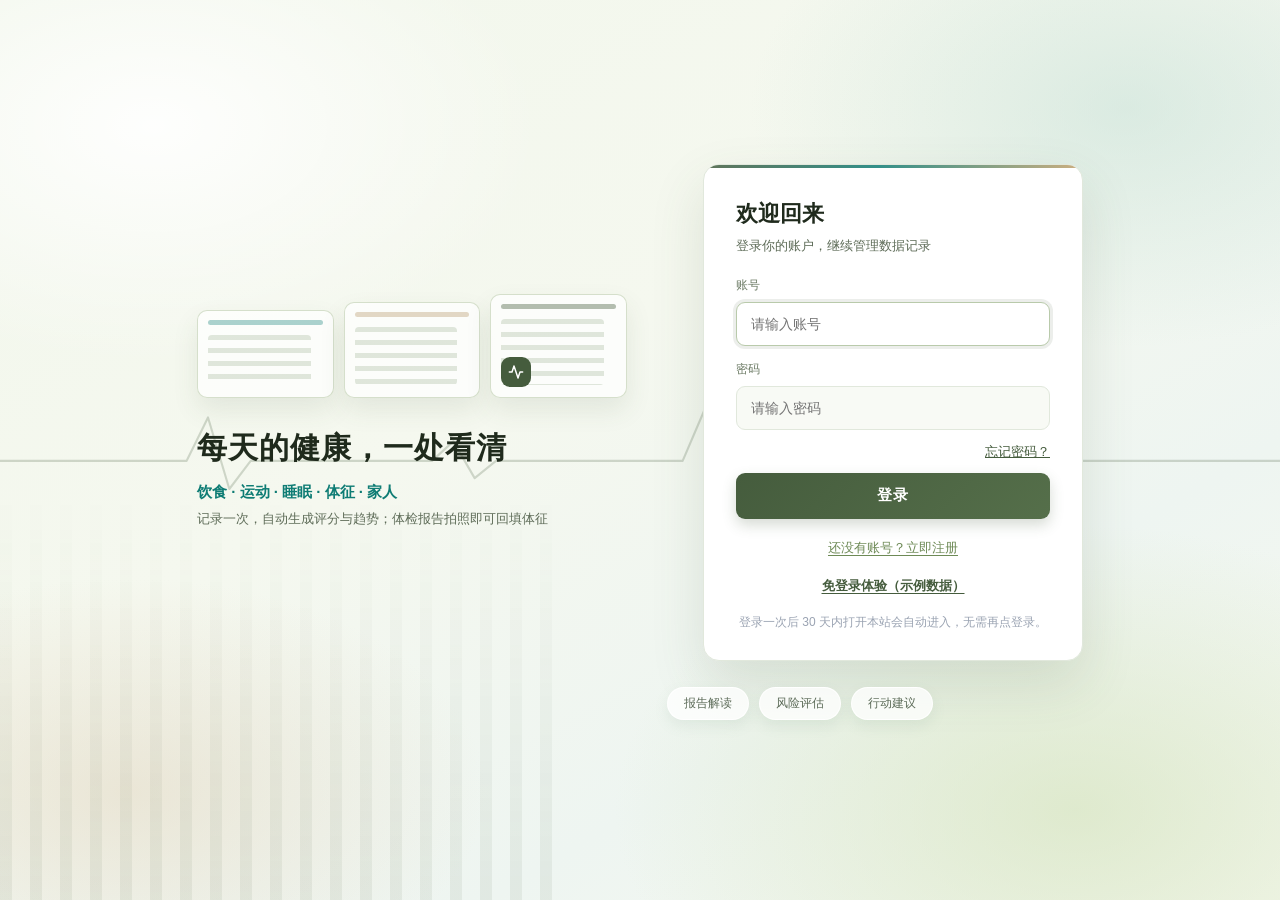
==== commit 2452c63b: "style: 登录页改为浅苔绿主调配青/暖沙点缀，顶部加入渐变条与三色小窗" ====
--- a/index.html
+++ b/index.html
@@ -3,7 +3,7 @@
 <head>
 <meta charset="UTF-8">
 <meta name="viewport" content="width=device-width, initial-scale=1.0">
-<title>AI 健康干预教练 · 一键读懂体检单</title>
+<title>健康管理系统 · 健康数据总览</title>
 <style>
 /* ==========================================================
    1. 全局基础样式
@@ -2002,9 +2002,11 @@
   justify-content: flex-start;
   padding: 40px 24px 56px;
   background:
-    radial-gradient(70% 55% at 14% 16%, rgba(255, 255, 255, 0.96), rgba(255, 255, 255, 0) 62%),
-    radial-gradient(58% 46% at 90% 84%, rgba(232, 246, 228, 0.92), rgba(232, 246, 228, 0) 70%),
-    linear-gradient(135deg, #e6f4e2 0%, #f3fbf0 36%, #edf8f3 66%, #f8fcf5 100%);
+    radial-gradient(46% 40% at 12% 14%, rgba(255, 255, 255, 0.9), rgba(255, 255, 255, 0) 66%),
+    radial-gradient(42% 38% at 88% 12%, rgba(197, 224, 214, 0.55), rgba(197, 224, 214, 0) 70%),
+    radial-gradient(50% 44% at 84% 90%, rgba(214, 228, 191, 0.7), rgba(214, 228, 191, 0) 72%),
+    radial-gradient(40% 34% at 10% 88%, rgba(226, 213, 189, 0.5), rgba(226, 213, 189, 0) 70%),
+    linear-gradient(150deg, #f2f7ec 0%, #f5f8ef 42%, #eef5f1 72%, #f6f9f0 100%);
 }
 
 /* 背景装饰：心电曲线（上）与柱状图（左下） */
@@ -2016,8 +2018,8 @@
   top: 50%;
   height: 130px;
   transform: translateY(-50%);
-  background: url("data:image/svg+xml,%3Csvg xmlns='http://www.w3.org/2000/svg' viewBox='0 0 1200 120' preserveAspectRatio='none'%3E%3Cpolyline points='0,70 150,70 175,70 195,30 215,96 235,70 380,70 405,70 425,52 445,86 465,70 620,70 640,70 660,24 680,100 700,70 860,70 885,70 905,54 925,84 945,70 1200,70' fill='none' stroke='%23a9cfb4' stroke-width='2' stroke-linejoin='round'/%3E%3C/svg%3E") center / 100% 100% no-repeat;
-  opacity: 0.5;
+  background: url("data:image/svg+xml,%3Csvg xmlns='http://www.w3.org/2000/svg' viewBox='0 0 1200 120' preserveAspectRatio='none'%3E%3Cpolyline points='0,70 150,70 175,70 195,30 215,96 235,70 380,70 405,70 425,52 445,86 465,70 620,70 640,70 660,24 680,100 700,70 860,70 885,70 905,54 925,84 945,70 1200,70' fill='none' stroke='%23455c3d' stroke-width='2' stroke-linejoin='round'/%3E%3C/svg%3E") center / 100% 100% no-repeat;
+  opacity: 0.22;
   pointer-events: none;
 }
 
@@ -2028,7 +2030,7 @@
   bottom: 0;
   width: 44%;
   height: 46%;
-  background-image: repeating-linear-gradient(90deg, rgba(150, 200, 160, 0.26) 0 12px, transparent 12px 30px);
+  background-image: repeating-linear-gradient(90deg, rgba(69, 92, 61, 0.14) 0 12px, transparent 12px 30px);
   -webkit-mask-image: linear-gradient(to top, rgba(0, 0, 0, 0.9), rgba(0, 0, 0, 0));
   mask-image: linear-gradient(to top, rgba(0, 0, 0, 0.9), rgba(0, 0, 0, 0));
   opacity: 0.65;
@@ -2067,9 +2069,9 @@
   flex: 1;
   height: 88px;
   border-radius: 10px;
-  background: rgba(255, 255, 255, 0.66);
-  border: 1px solid rgba(255, 255, 255, 0.92);
-  box-shadow: 0 12px 26px rgba(118, 158, 128, 0.14);
+  background: rgba(255, 255, 255, 0.72);
+  border: 1px solid rgba(209, 220, 198, 0.9);
+  box-shadow: 0 12px 26px rgba(69, 92, 61, 0.1);
   position: relative;
   overflow: hidden;
 }
@@ -2082,7 +2084,7 @@
   top: 9px;
   height: 5px;
   border-radius: 3px;
-  background: rgba(157, 194, 166, 0.42);
+  background: rgba(69, 92, 61, 0.3);
 }
 
 .lh-pane::after {
@@ -2093,8 +2095,13 @@
   top: 24px;
   bottom: 12px;
   border-radius: 4px;
-  background: repeating-linear-gradient(180deg, rgba(167, 200, 174, 0.28) 0 5px, transparent 5px 13px);
-}
+  background: repeating-linear-gradient(180deg, rgba(120, 148, 106, 0.22) 0 5px, transparent 5px 13px);
+}
+
+/* 三块小窗各带一点辅助色：青、沙、苔 */
+.lh-pane:nth-child(1)::before { background: rgba(14, 124, 116, 0.34); }
+.lh-pane:nth-child(2)::before { background: rgba(176, 142, 92, 0.34); }
+.lh-pane:nth-child(3)::before { background: rgba(69, 92, 61, 0.4); }
 
 .lh-pane:nth-child(2) { height: 96px; }
 .lh-pane:nth-child(3) { height: 104px; }
@@ -2106,7 +2113,7 @@
   width: 30px;
   height: 30px;
   border-radius: 9px;
-  background: #9db9a8;
+  background: #455c3d;
   color: #fff;
   display: flex;
   align-items: center;
@@ -2120,21 +2127,21 @@
   font-size: 30px;
   font-weight: 800;
   letter-spacing: 1px;
-  color: #33402f;
+  color: #1f2a1c;
 }
 
 .login-hero .lh-sub {
   margin-top: 14px;
   font-size: 15px;
   font-weight: 600;
-  color: #43523d;
+  color: #0e7c74;
 }
 
 .login-hero .lh-desc {
   margin-top: 7px;
   font-size: 12.5px;
   line-height: 1.7;
-  color: #7b8a76;
+  color: #5e6c58;
 }
 
 .login-chips {
@@ -2159,20 +2166,34 @@
 }
 
 .login-card {
+  position: relative;
   width: 380px;
   max-width: 100%;
   background: #fff;
-  border-radius: 12px;
+  border-radius: 16px;
   padding: 34px 32px 28px;
-  border: 1px solid #eef2ee;
-  box-shadow: 0 22px 54px rgba(84, 108, 88, 0.16);
-}
-
-.login-card h1 { font-size: 22px; color: #1f2d3d; font-weight: 700; }
+  border: 1px solid #e1e8dc;
+  box-shadow: 0 22px 54px rgba(69, 92, 61, 0.14);
+  overflow: hidden;
+}
+
+/* 卡片顶部一条极细的苔绿→青→沙渐变色带 */
+.login-card::before {
+  content: '';
+  position: absolute;
+  left: 0;
+  right: 0;
+  top: 0;
+  height: 3px;
+  background: linear-gradient(90deg, #455c3d 0%, #0e7c74 46%, #c3a06a 100%);
+  opacity: 0.85;
+}
+
+.login-card h1 { font-size: 22px; color: #1f2a1c; font-weight: 700; }
 
 .login-sub {
   font-size: 13px;
-  color: #8a9984;
+  color: #5e6c58;
   margin: 8px 0 22px;
 }
 
@@ -2196,12 +2217,12 @@
 .login-field input {
   width: 100%;
   height: 44px;
-  border: 1px solid #e2e7e4;
-  border-radius: 8px;
-  background: #fbfcfb;
+  border: 1px solid #e1e8dc;
+  border-radius: 9px;
+  background: #f8faf5;
   padding: 0 14px;
   font-size: 14px;
-  color: #2f4237;
+  color: #1f2a1c;
   outline: none;
   transition: border-color 0.2s, background 0.2s, box-shadow 0.2s;
 }
@@ -2209,7 +2230,7 @@
 .login-field input:focus {
   background: #fff;
   border-color: #b9caab;
-  box-shadow: 0 0 0 3px #f7ece2;
+  box-shadow: 0 0 0 3px rgba(69, 92, 61, 0.1);
 }
 
 .login-error {
@@ -2373,7 +2394,7 @@
   padding: 0 12px;
   border: 0;
   border-radius: 9px;
-  background: linear-gradient(135deg, #a2652f, #455c3d);
+  background: linear-gradient(135deg, #55704a, #3d5336);
   color: #fff;
   font-size: 15px;
   font-weight: 600;
@@ -3573,21 +3594,15 @@
 .tag-menu h4 { color: #5e6c58; }
 
 /* 登录与资料填写 */
-.auth-layer {
-  background:
-    radial-gradient(circle at 12% 18%, rgba(201, 227, 167, 0.45), transparent 42%),
-    radial-gradient(circle at 88% 24%, rgba(147, 189, 224, 0.35), transparent 40%),
-    #eef6ef;
-}
 .login-brand { color: #3d5336; }
-.login-card { box-shadow: 0 20px 50px rgba(31, 42, 28, 0.12); }
+.login-card { box-shadow: 0 22px 54px rgba(69, 92, 61, 0.14); }
 .login-card h1 { color: #1f2a1c; }
 .login-field input:focus {
   border-color: #b9caab;
-  box-shadow: 0 0 0 3px #f3e8dd;
+  box-shadow: 0 0 0 3px rgba(69, 92, 61, 0.1);
 }
 .login-error { color: #b3482f; }
-.login-notice { background: #edf2e8; color: #3d5336; }
+.login-notice { background: #eef4e7; color: #3d5336; }
 .login-notice.is-warn { background: #fdf2f3; color: #a94442; }
 .pref-chip { background: #f7faf3; border-color: #e1e8dc; color: #5e6c58; }
 .pref-chip.selected { background: #dfe9d5; border-color: #b9caab; color: #3d5336; }
@@ -5360,9 +5375,9 @@
         <span class="lh-pane"></span>
         <span class="lh-pane"><i class="lh-mark"><svg class="icon"><use href="#i-activity"/></svg></i></span>
       </div>
-      <h2>一键读懂体检单</h2>
-      <p class="lh-sub">你的 AI 健康干预教练</p>
-      <p class="lh-desc">上传体检报告，拿到风险提示、今日食谱与运动建议</p>
+      <h2>每天的健康，一处看清</h2>
+      <p class="lh-sub">饮食 · 运动 · 睡眠 · 体征 · 家人</p>
+      <p class="lh-desc">记录一次，自动生成评分与趋势；体检报告拍照即可回填体征</p>
     </section>
 
     <div class="login-card">
@@ -5643,7 +5658,7 @@
     <div class="avatar" id="sideAvatar"><svg class="icon"><use href="#i-user"/></svg></div>
     <div class="side-user-info">
       <span class="side-user-name" id="sideUserName">未登录</span>
-      <span class="side-user-sub" id="sideUserSub">AI 健康干预教练</span>
+      <span class="side-user-sub" id="sideUserSub">健康数据总览</span>
     </div>
     <svg class="icon caret"><use href="#i-chevron"/></svg>
   </div>
@@ -5656,8 +5671,8 @@
   <section class="hero">
     <div class="hero-head">
       <div class="hero-title">
-        <h1>一键读懂体检单</h1>
-        <p>你的 AI 健康干预教练</p>
+        <h1>把每天的健康，一处看清</h1>
+        <p>饮食 · 运动 · 睡眠 · 体征 · 家人</p>
         <div class="hero-underline"></div>
       </div>
       <p class="hero-hint" id="heroHint">还没有饮食与运动记录：综合评分 = 饮食 40% + 运动 40% + BMI 20%，记录后自动更新。
